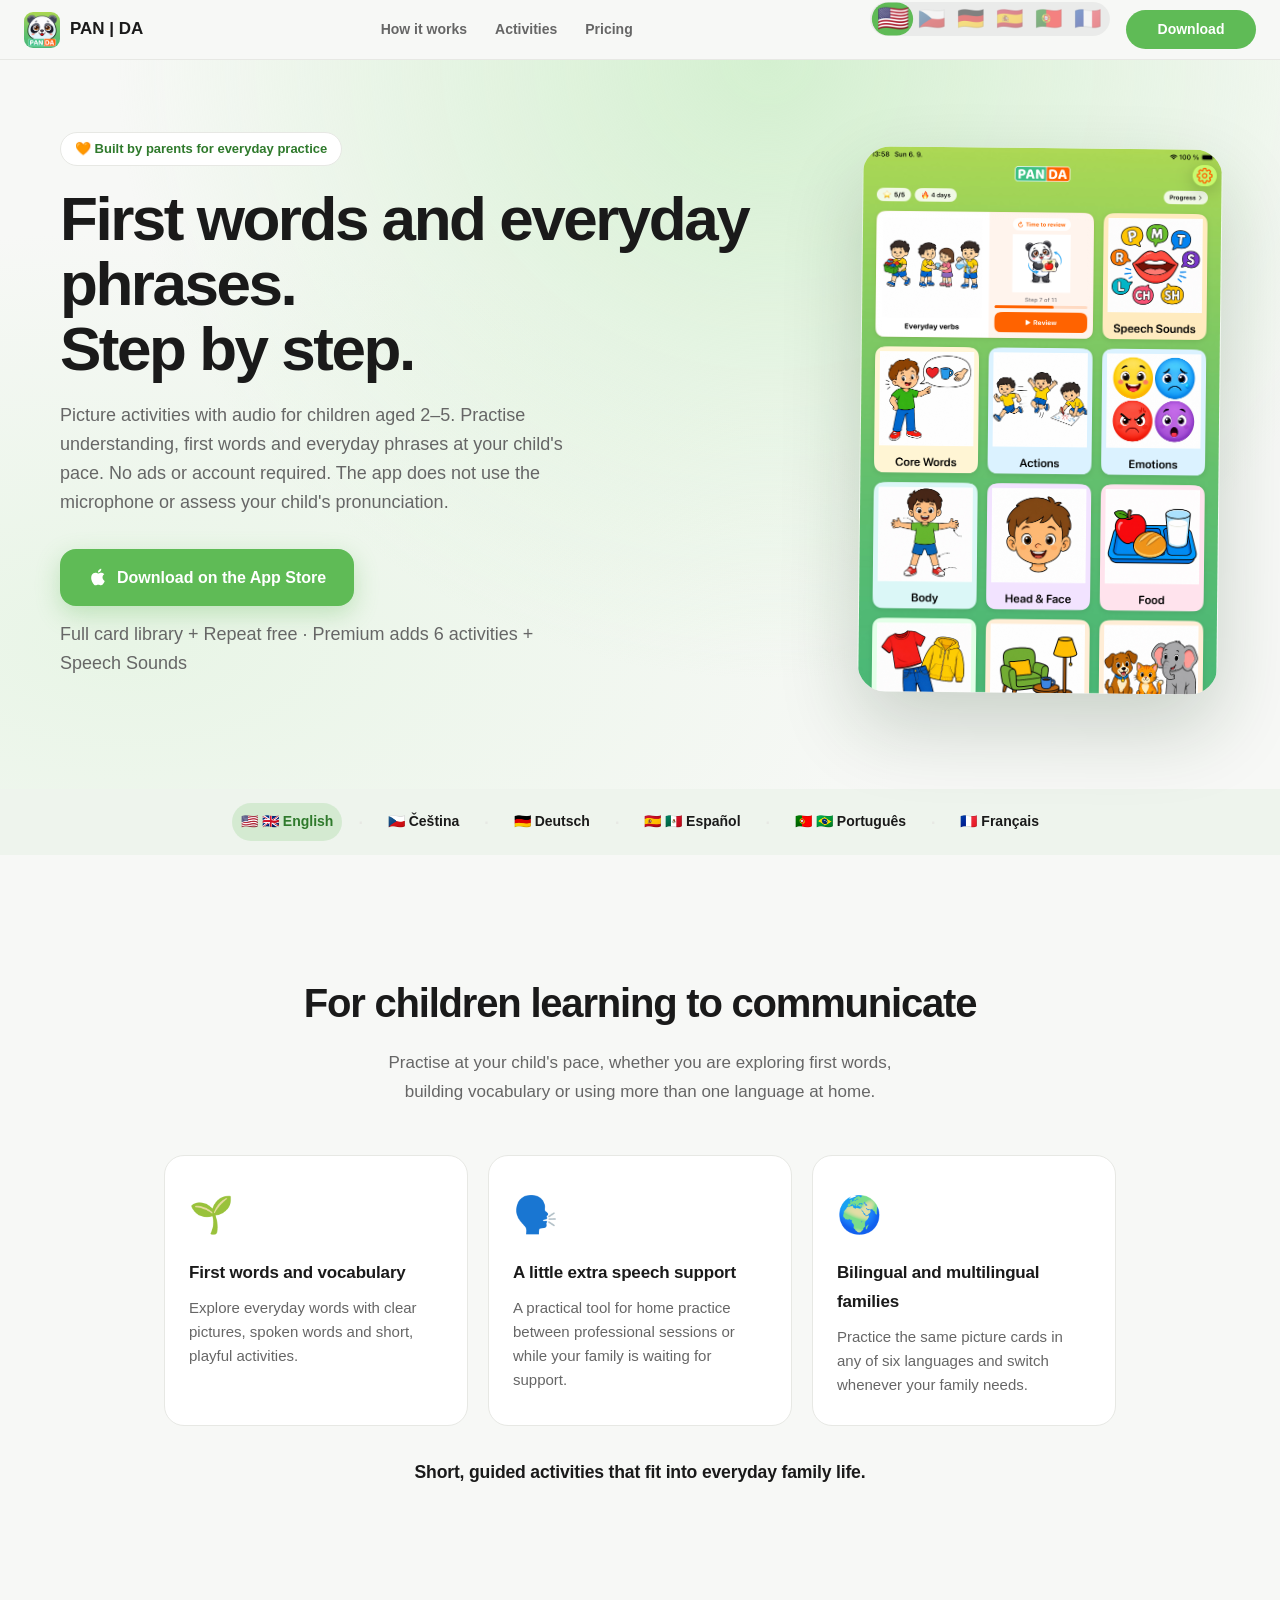
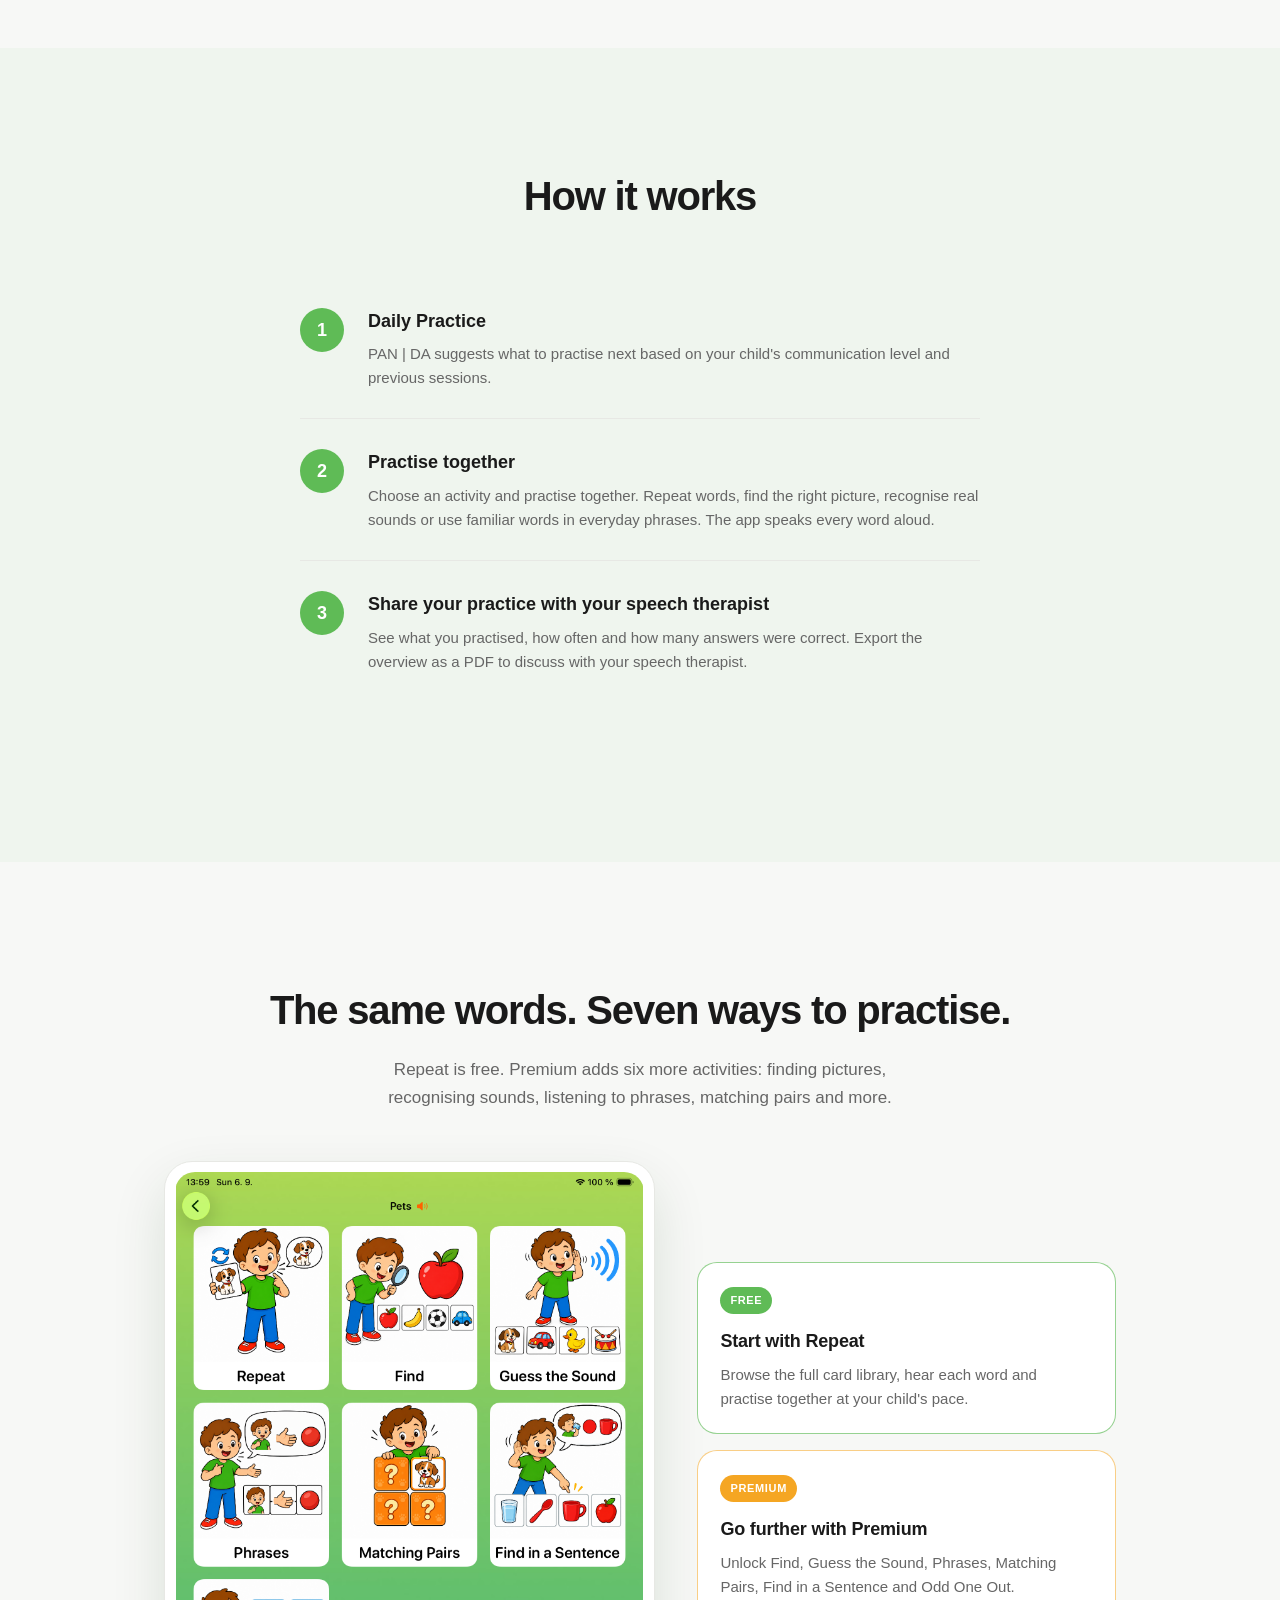
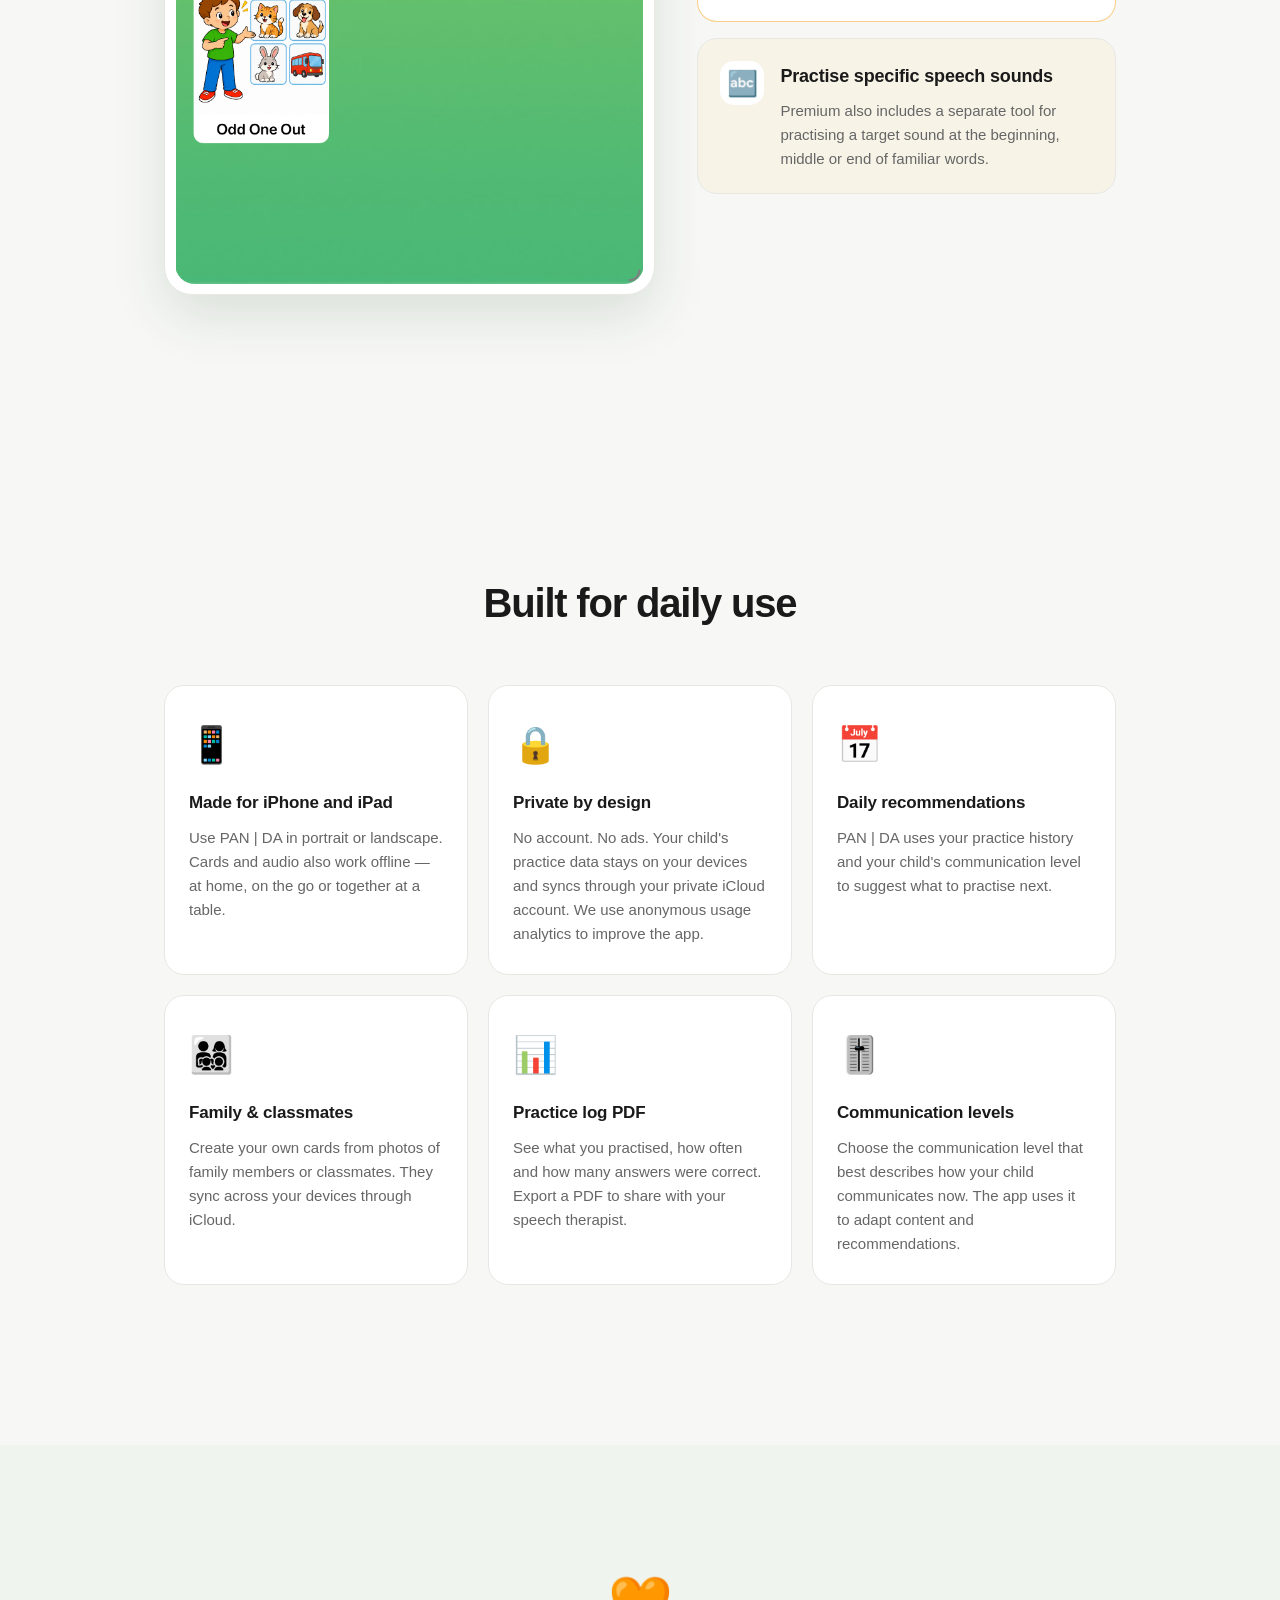
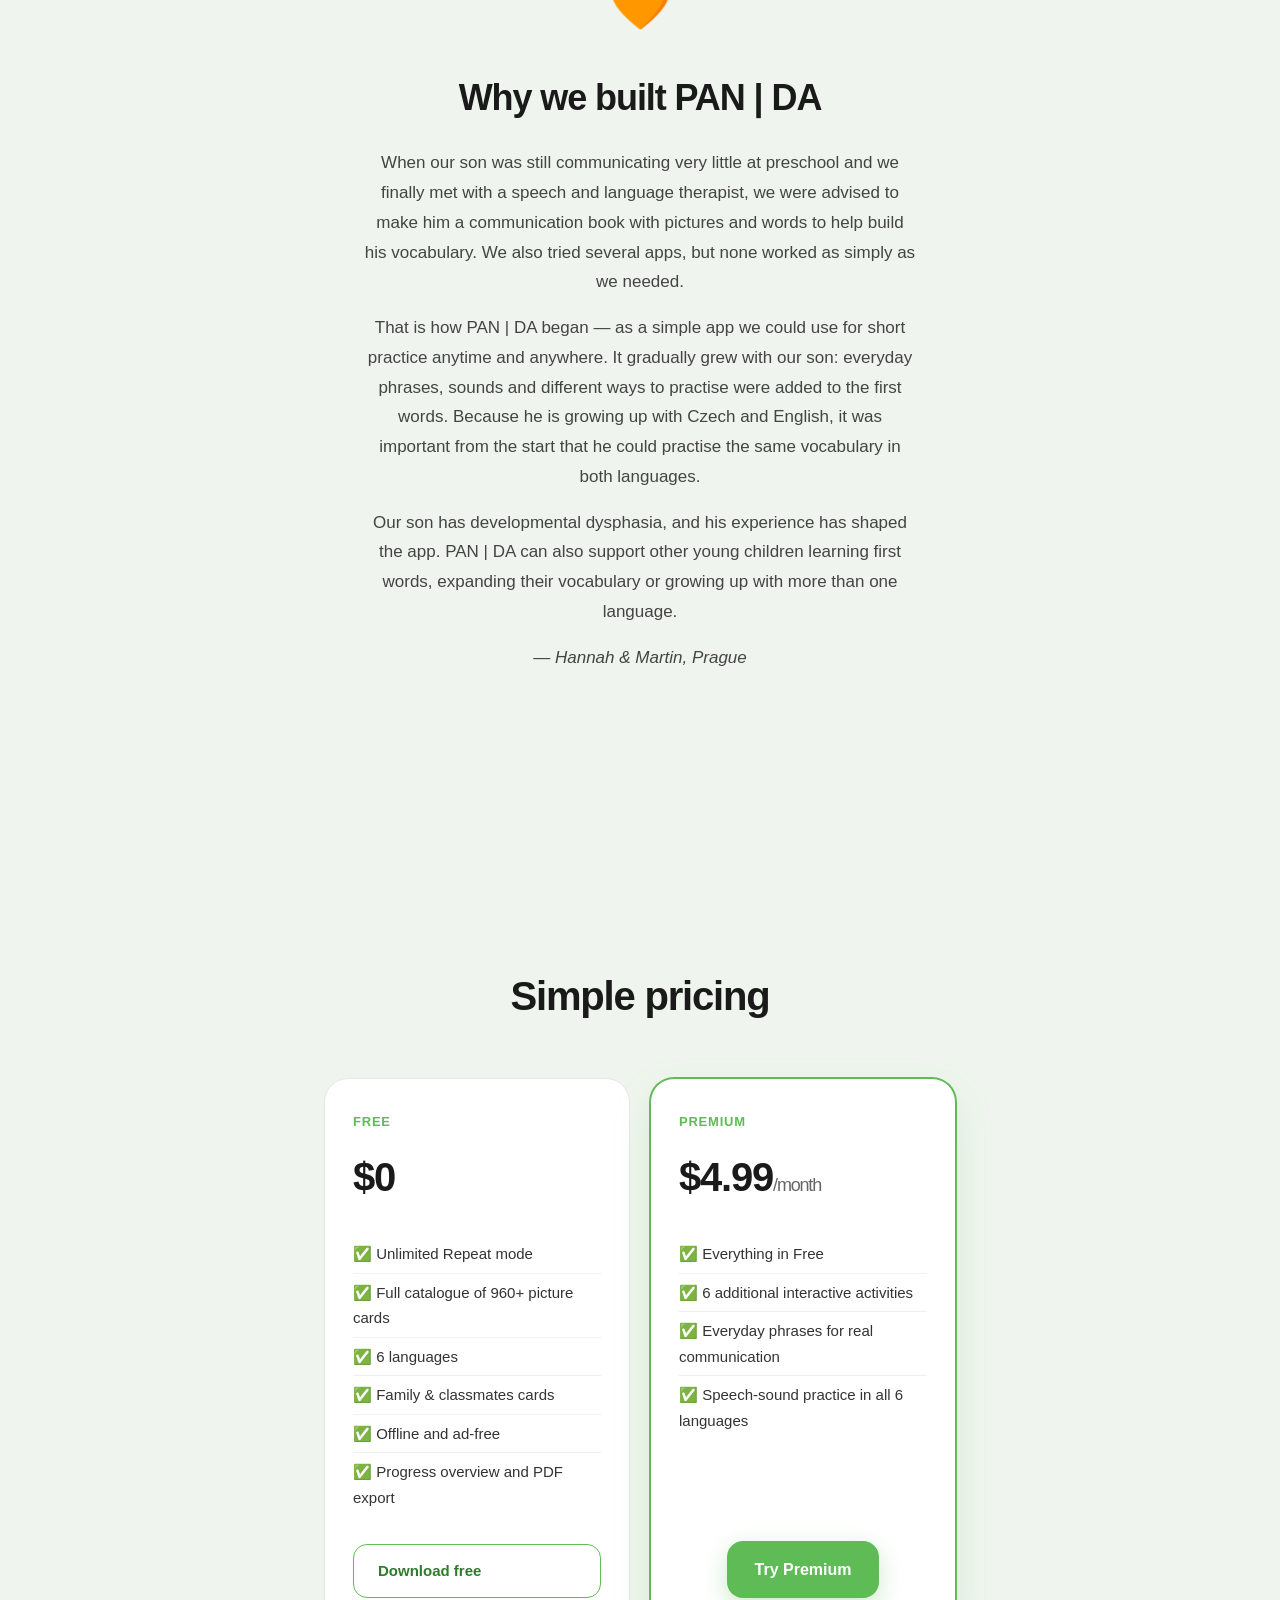
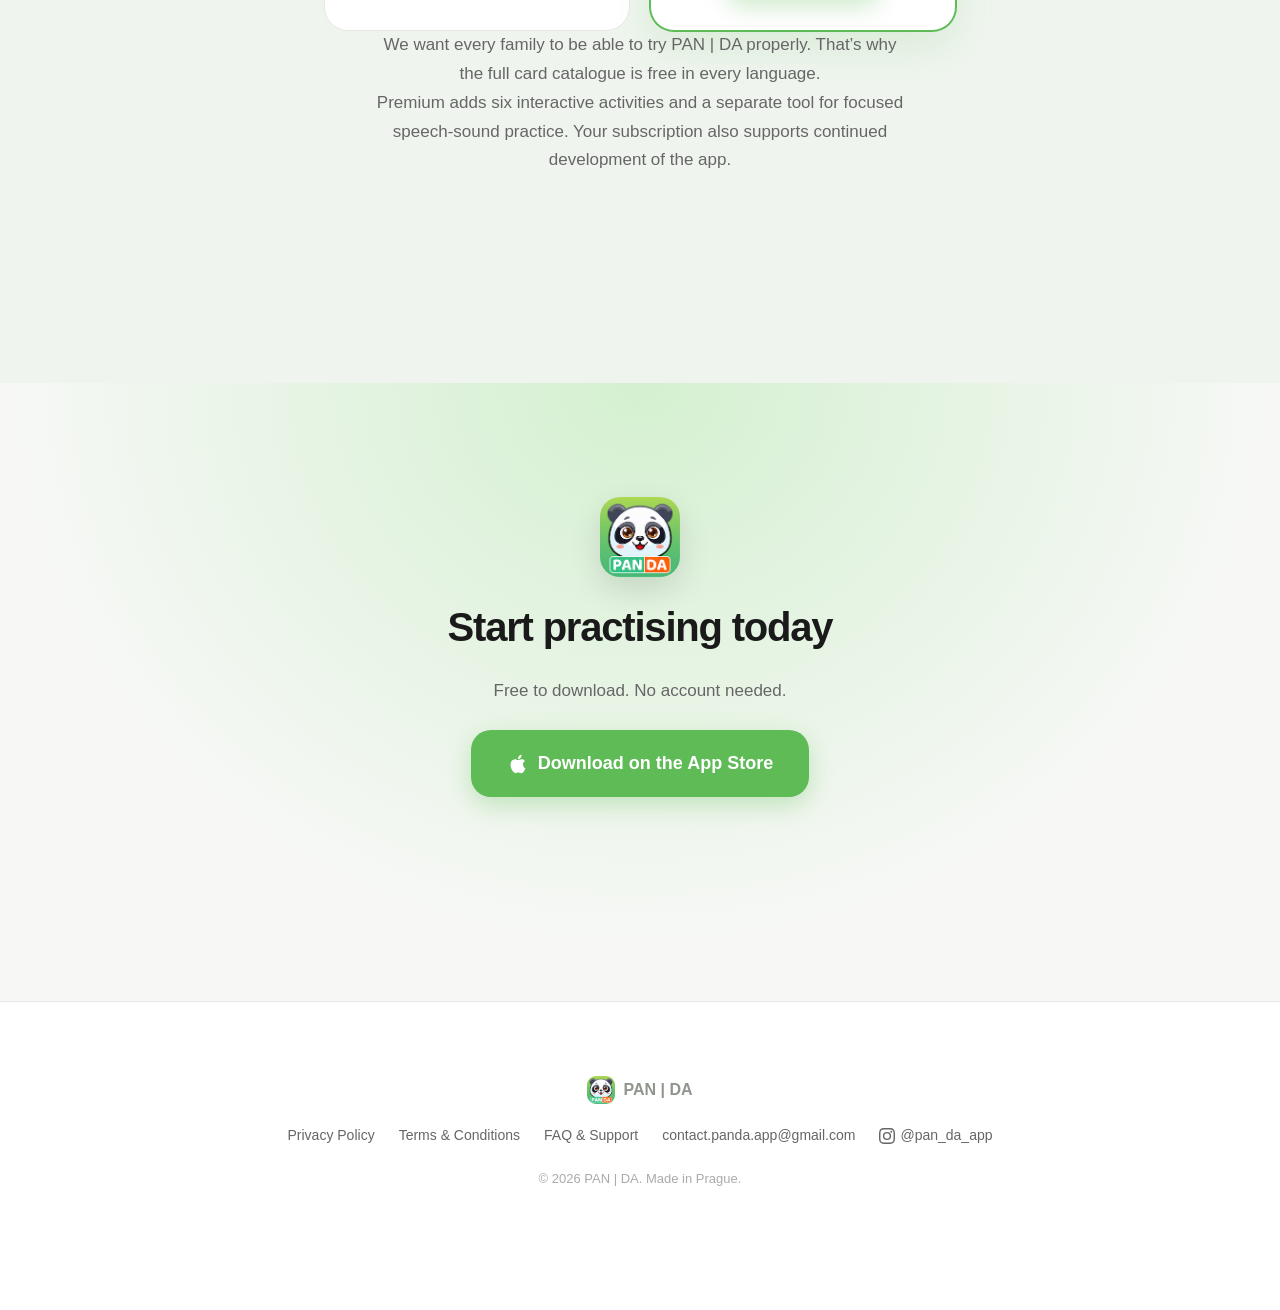
==== index.html @ ef3e4ab1 "Polish multilingual copy and replace vague hero messaging" ====
<!DOCTYPE html>
<html lang="en">
<head>
  <meta charset="UTF-8" />
  <meta name="viewport" content="width=device-width, initial-scale=1.0" />
  <title>PAN | DA — Playful language practice for young children</title>
  <meta name="description" content="PAN | DA — playful vocabulary and communication practice for young children. Pictures, sounds and short activities in six languages." />
  <link rel="stylesheet" href="styles.css" />
  <link rel="stylesheet" href="landing.css" />
  <script data-goatcounter="https://martinkaplan.goatcounter.com/count" async src="//gc.zgo.at/count.js"></script>
</head>
<body class="landing">

<!-- ── NAV ── -->
<header class="nav">
  <a class="nav-brand" href="#">
    <img src="pan_da.png" alt="PAN | DA" width="36" height="36" class="nav-icon" />
    <span>PAN | DA</span>
  </a>
  <nav class="nav-anchors" aria-label="Page sections">
    <a id="nav-how" href="#sec-how">How it works</a>
    <a id="nav-activities" href="#sec-modes">Activities</a>
    <a id="nav-pricing" href="#sec-pricing">Pricing</a>
  </nav>
  <div class="nav-right">
    <div class="language-switch" id="lang-switch"></div>
    <a class="nav-cta" id="nav-download" href="https://apps.apple.com/app/id6761809094">Download</a>
  </div>
</header>

<!-- ── HERO ── -->
<section class="hero">
  <div class="hero-inner">
    <div class="hero-text">
      <div class="hero-badge" id="hero-badge">🧡 Built by parents for everyday practice</div>
      <h1 id="hero-h1">First words and everyday phrases.<br>Step by step.</h1>
      <p id="hero-sub">A calm, truly multilingual app for children aged 2–5. It builds understanding and guides them from first words to useful everyday phrases — with no ads, account, microphone or pronunciation scoring.</p>
      <a class="btn-primary" id="hero-cta" href="https://apps.apple.com/app/id6761809094">
        <svg width="20" height="20" viewBox="0 0 24 24" fill="currentColor"><path d="M18.71 19.5c-.83 1.24-1.71 2.45-3.05 2.47-1.34.03-1.77-.79-3.29-.79-1.53 0-2 .77-3.27.82-1.31.05-2.3-1.32-3.14-2.53C4.25 17 2.94 12.45 4.7 9.39c.87-1.52 2.43-2.48 4.12-2.51 1.28-.02 2.5.87 3.29.87.78 0 2.26-1.07 3.8-.91.65.03 2.47.26 3.64 1.98-.09.06-2.17 1.28-2.15 3.81.03 3.02 2.65 4.03 2.68 4.04-.03.07-.42 1.44-1.38 2.83M13 3.5c.73-.83 1.94-1.46 2.94-1.5.13 1.17-.34 2.35-1.04 3.19-.69.85-1.83 1.51-2.95 1.42-.15-1.15.41-2.35 1.05-3.11z"/></svg>
        <span id="hero-cta-text">Download on the App Store</span>
      </a>
      <p class="hero-free" id="hero-free">Full card library + Repeat free · Premium adds 6 activities + Speech Sounds</p>
    </div>
    <div class="hero-visual">
      <div class="ipad-showcase">
        <img id="hero-screenshot" src="home_en.png" alt="PAN | DA home screen on iPad" class="localized-screenshot hero-screenshot" />
      </div>
    </div>
  </div>
</section>

<!-- ── LANG FLAGS STRIP ── -->
<div class="lang-strip" id="lang-strip" aria-label="Language selector">
  <button type="button" class="lang-strip-item" data-lang="en">🇺🇸 🇬🇧 English</button>
  <span class="lang-strip-dot" aria-hidden="true">·</span>
  <button type="button" class="lang-strip-item" data-lang="cs">🇨🇿 Čeština</button>
  <span class="lang-strip-dot" aria-hidden="true">·</span>
  <button type="button" class="lang-strip-item" data-lang="de">🇩🇪 Deutsch</button>
  <span class="lang-strip-dot" aria-hidden="true">·</span>
  <button type="button" class="lang-strip-item" data-lang="es">🇪🇸 🇲🇽 Español</button>
  <span class="lang-strip-dot" aria-hidden="true">·</span>
  <button type="button" class="lang-strip-item" data-lang="pt">🇵🇹 🇧🇷 Português</button>
  <span class="lang-strip-dot" aria-hidden="true">·</span>
  <button type="button" class="lang-strip-item" data-lang="fr">🇫🇷 Français</button>
</div>

<!-- ── FOR WHOM ── -->
<section class="section" id="sec-for-whom">
  <div class="container">
    <h2 class="section-title" id="for-whom-title">For children learning to communicate</h2>
    <p class="section-sub" id="for-whom-sub">Practise at your child's pace, whether you are exploring first words, building vocabulary or using more than one language at home.</p>
    <div class="cards-grid-3">
      <div class="feature-card">
        <div class="feature-icon">🌱</div>
        <h3 id="fw1-title">First words and vocabulary</h3>
        <p id="fw1-body">Explore everyday words with clear pictures, spoken words and short, playful activities.</p>
      </div>
      <div class="feature-card">
        <div class="feature-icon">🗣️</div>
        <h3 id="fw2-title">A little extra speech support</h3>
        <p id="fw2-body">A practical tool for home practice between professional sessions or while your family is waiting for support.</p>
      </div>
      <div class="feature-card">
        <div class="feature-icon">🌍</div>
        <h3 id="fw3-title">Bilingual and multilingual families</h3>
        <p id="fw3-body">Practice the same picture cards in any of six languages and switch whenever your family needs.</p>
      </div>
    </div>
    <p class="for-whom-cta" id="for-whom-cta">Short, guided activities that fit into everyday family life.</p>
  </div>
</section>

<!-- ── HOW IT WORKS ── -->
<section class="section section-tinted" id="sec-how">
  <div class="container">
    <h2 class="section-title" id="how-title">How it works</h2>
    <div class="steps">
      <div class="step">
        <div class="step-num">1</div>
        <div class="step-body">
          <h3 id="step1-title">Daily Practice</h3>
          <p id="step1-body">PAN | DA suggests what to practise next based on your child's communication level and previous sessions.</p>
        </div>
      </div>
      <div class="step">
        <div class="step-num">2</div>
        <div class="step-body">
          <h3 id="step2-title">Practise together</h3>
          <p id="step2-body">Choose an activity and practise together. Repeat words, find the right picture, recognise real sounds or use familiar words in everyday phrases. The app speaks every word aloud.</p>
        </div>
      </div>
      <div class="step">
        <div class="step-num">3</div>
        <div class="step-body">
          <h3 id="step3-title">Share your practice with your speech therapist</h3>
          <p id="step3-body">See what you practised, how often and how many answers were correct. Export the overview as a PDF to discuss with your speech therapist.</p>
        </div>
      </div>
    </div>
  </div>
</section>

<!-- ── TRAINING MODES ── -->
<section class="section" id="sec-modes">
  <div class="container">
    <h2 class="section-title" id="modes-title">The same words. Seven ways to practise.</h2>
    <p class="section-sub" id="modes-sub">Repeat is free. Premium adds six more activities: finding pictures, recognising sounds, listening to phrases, matching pairs and more.</p>

    <div class="modes-showcase-grid">
      <div class="modes-image-card">
        <img id="modes-screenshot" src="modes_en.png" alt="PAN | DA activity selection on iPad" class="localized-screenshot modes-screenshot" />
      </div>

      <div class="modes-copy">
        <div class="tier-summary tier-summary-free">
          <div class="tier-pill tier-pill-free" id="mode-free-label">FREE</div>
          <h3 id="modes-free-title">Start with Repeat</h3>
          <p id="modes-free-body">Browse the full card library, hear each word and practise together at your child's pace.</p>
        </div>

        <div class="tier-summary tier-summary-premium">
          <div class="tier-pill tier-pill-premium" id="mode-premium-label">PREMIUM</div>
          <h3 id="modes-premium-title">Go further with Premium</h3>
          <p id="modes-premium-body">Unlock Find, Guess the Sound, Phrases, Matching Pairs, Find in a Sentence and Odd One Out.</p>
        </div>

        <div class="speech-callout">
          <div class="speech-callout-icon" aria-hidden="true">🔤</div>
          <div>
            <h3 id="speech-title">Practise specific speech sounds</h3>
            <p id="speech-body">Premium also includes a separate tool for practising a target sound at the beginning, middle or end of familiar words.</p>
          </div>
        </div>
      </div>
    </div>
  </div>
</section>

<!-- ── FEATURES ── -->
<section class="section" id="sec-features">
  <div class="container">
    <h2 class="section-title" id="feat-title">Built for daily use</h2>
    <div class="cards-grid-3">
      <div class="feature-card">
        <div class="feature-icon">📱</div>
        <h3 id="feat1-title">Made for iPhone and iPad</h3>
        <p id="feat1-body">Use PAN | DA in portrait or landscape. Cards and audio also work offline — at home, on the go or together at a table.</p>
      </div>
      <div class="feature-card">
        <div class="feature-icon">🔒</div>
        <h3 id="feat2-title">Private by design</h3>
        <p id="feat2-body">No account. No ads. Your child's practice data stays on your devices and syncs through your private iCloud account. We use anonymous usage analytics to improve the app.</p>
      </div>
      <div class="feature-card">
        <div class="feature-icon">📅</div>
        <h3 id="feat3-title">Daily recommendations</h3>
        <p id="feat3-body">PAN | DA uses your practice history and your child's communication level to suggest what to practise next.</p>
      </div>
      <div class="feature-card">
        <div class="feature-icon">👨‍👩‍👧‍👦</div>
        <h3 id="feat4-title">Family & classmates cards</h3>
        <p id="feat4-body">Create your own cards from photos of family members or classmates. They sync across your devices through iCloud.</p>
      </div>
      <div class="feature-card">
        <div class="feature-icon">📊</div>
        <h3 id="feat5-title">Practice log PDF</h3>
        <p id="feat5-body">See what you practised, how often and how many answers were correct. Export a PDF to share with your speech therapist.</p>
      </div>
      <div class="feature-card">
        <div class="feature-icon">🎚️</div>
        <h3 id="feat6-title">Communication levels</h3>
        <p id="feat6-body">Choose the communication level that best describes how your child communicates now. The app uses it to adapt content and recommendations.</p>
      </div>
    </div>
  </div>
</section>

<!-- ── STORY ── -->
<section class="section section-tinted" id="sec-story">
  <div class="container story-container">
    <div class="story-icon">🧡</div>
    <h2 id="story-title">Why we built PAN | DA</h2>
    <p id="story-body">When our son was still communicating very little at preschool and we finally met with a speech and language therapist, we were advised to make him a communication book with pictures and words to help build his vocabulary. We also tried several apps, but none worked as simply as we needed.</p>
    <p id="story-body2">That is how PAN | DA began — as a simple app we could use for short practice anytime and anywhere. It gradually grew with our son: everyday phrases, sounds and different ways to practise were added to the first words. Because he is growing up with Czech and English, it was important from the start that he could practise the same vocabulary in both languages.</p>
    <p id="story-body3">Our son has developmental dysphasia, and his experience has shaped the app. PAN | DA can also support other young children learning first words, expanding their vocabulary or growing up with more than one language.</p>
    <p class="story-sig">— Hannah &amp; Martin, Prague</p>
  </div>
</section>

<!-- ── PRICING ── -->
<section class="section section-tinted" id="sec-pricing">
  <div class="container pricing-container">
    <h2 class="section-title" id="pricing-title">Simple pricing</h2>
    <div class="pricing-grid">
      <div class="pricing-card">
        <div class="pricing-label" id="price-free-label">Free</div>
        <div class="pricing-price" id="price-free-amount">$0</div>
        <ul class="pricing-list">
          <li id="pf1">✅ Unlimited Repeat mode</li>
          <li id="pf2">✅ Full catalogue of 850+ picture cards</li>
          <li id="pf3">✅ 6 languages</li>
          <li id="pf4">✅ Family & classmates cards</li>
          <li id="pf5">✅ Offline and ad-free</li>
          <li id="pf6">✅ Progress overview and PDF export</li>
        </ul>
        <a class="btn-secondary" id="price-free-cta" href="https://apps.apple.com/app/id6761809094">Download free</a>
      </div>
      <div class="pricing-card pricing-card-featured">
        <div class="pricing-label" id="price-premium-label">Premium</div>
        <div class="pricing-price">
          <span id="price-amount">$4.99</span><span id="per-month">/month</span>
        </div>
        <ul class="pricing-list">
          <li id="pp1">✅ Everything in Free</li>
          <li id="pp2">✅ 6 additional interactive activities</li>
          <li id="pp3">✅ Everyday phrases for real communication</li>
          <li id="pp5">✅ Speech-sound practice in all 6 languages</li>
        </ul>
        <a class="btn-primary" id="price-premium-cta" href="https://apps.apple.com/app/id6761809094">Try Premium</a>
      </div>
    </div>
    <div class="section-sub pricing-explanation">
      <p id="pricing-note1">We want every family to be able to try PAN | DA properly. That’s why the full card catalogue is free in every language.</p>
      <p id="pricing-note2">Premium adds six interactive activities and a separate tool for focused speech-sound practice. Your subscription also supports continued development of the app.</p>
    </div>
  </div>
</section>

<!-- ── DOWNLOAD CTA ── -->
<section class="section cta-section" id="sec-cta">
  <div class="container cta-container">
    <img src="pan_da.png" alt="PAN | DA" width="80" height="80" class="cta-icon" />
    <h2 id="cta-title">Start practicing today</h2>
    <p id="cta-sub">Free to download. No account needed.</p>
    <a class="btn-primary btn-large" id="cta-btn" href="https://apps.apple.com/app/id6761809094">
      <svg width="22" height="22" viewBox="0 0 24 24" fill="currentColor"><path d="M18.71 19.5c-.83 1.24-1.71 2.45-3.05 2.47-1.34.03-1.77-.79-3.29-.79-1.53 0-2 .77-3.27.82-1.31.05-2.3-1.32-3.14-2.53C4.25 17 2.94 12.45 4.7 9.39c.87-1.52 2.43-2.48 4.12-2.51 1.28-.02 2.5.87 3.29.87.78 0 2.26-1.07 3.8-.91.65.03 2.47.26 3.64 1.98-.09.06-2.17 1.28-2.15 3.81.03 3.02 2.65 4.03 2.68 4.04-.03.07-.42 1.44-1.38 2.83M13 3.5c.73-.83 1.94-1.46 2.94-1.5.13 1.17-.34 2.35-1.04 3.19-.69.85-1.83 1.51-2.95 1.42-.15-1.15.41-2.35 1.05-3.11z"/></svg>
      <span id="cta-btn-text">Download on the App Store</span>
    </a>
  </div>
</section>

<!-- ── FOOTER ── -->
<footer class="site-footer">
  <div class="container footer-inner">
    <div class="footer-brand">
      <img src="pan_da.png" alt="PAN | DA" width="28" height="28" class="nav-icon" />
      <span>PAN | DA</span>
    </div>
    <nav class="footer-links">
      <a id="footer-privacy" href="page.html?p=privacy">Privacy Policy</a>
      <a id="footer-terms" href="page.html?p=terms">Terms &amp; Conditions</a>
      <a id="footer-faq" href="page.html?p=faq">FAQ &amp; Support</a>
      <a href="mailto:contact.panda.app@gmail.com">contact.panda.app@gmail.com</a>
      <a href="https://www.instagram.com/pan_da_app" target="_blank" rel="noopener" class="footer-instagram">
        <svg width="16" height="16" viewBox="0 0 24 24" fill="currentColor" aria-hidden="true"><path d="M12 2.163c3.204 0 3.584.012 4.85.07 3.252.148 4.771 1.691 4.919 4.919.058 1.265.069 1.645.069 4.849 0 3.205-.012 3.584-.069 4.849-.149 3.225-1.664 4.771-4.919 4.919-1.266.058-1.644.07-4.85.07-3.204 0-3.584-.012-4.849-.07-3.26-.149-4.771-1.699-4.919-4.92-.058-1.265-.07-1.644-.07-4.849 0-3.204.013-3.583.07-4.849.149-3.227 1.664-4.771 4.919-4.919 1.266-.057 1.645-.069 4.849-.069zM12 0C8.741 0 8.333.014 7.053.072 2.695.272.273 2.69.073 7.052.014 8.333 0 8.741 0 12c0 3.259.014 3.668.072 4.948.2 4.358 2.618 6.78 6.98 6.98C8.333 23.986 8.741 24 12 24c3.259 0 3.668-.014 4.948-.072 4.354-.2 6.782-2.618 6.979-6.98.059-1.28.073-1.689.073-4.948 0-3.259-.014-3.667-.072-4.947-.196-4.354-2.617-6.78-6.979-6.98C15.668.014 15.259 0 12 0zm0 5.838a6.162 6.162 0 100 12.324 6.162 6.162 0 000-12.324zM12 16a4 4 0 110-8 4 4 0 010 8zm6.406-11.845a1.44 1.44 0 100 2.881 1.44 1.44 0 000-2.881z"/></svg>
        @pan_da_app
      </a>
    </nav>
    <p class="footer-copy" id="footer-copy">© 2026 PAN | DA. Made in Prague.</p>
  </div>
</footer>

<script>
const L = {
  "cs": {
    "cta-btn-text": "Stáhnout v App Storu",
    "cta-sub": "Zdarma ke stažení. Bez registrace.",
    "cta-title": "Začněte procvičovat dnes",
    "feat-title": "Navrženo pro každodenní použití",
    "feat1-body": "Používejte PAN | DA na výšku i na šířku. Kartičky a zvuky fungují také offline — doma, na cestách i společně u stolu.",
    "feat1-title": "Pro iPhone i iPad",
    "feat2-body": "Bez registrace. Bez reklam. Data vašeho dítěte jsou uložena na vašich zařízeních a synchronizují se přes váš soukromý iCloud účet. K vylepšování aplikace používáme anonymní analytiku.",
    "feat2-title": "Navrženo s důrazem na soukromí",
    "feat3-body": "PAN | DA využívá historii procvičování a komunikační úroveň dítěte k tomu, aby navrhla, čemu se věnovat dál.",
    "feat3-title": "Denní doporučení",
    "feat4-body": "Vytvořte si vlastní karty z fotek rodiny či spolužáků. Mezi vašimi zařízeními se synchronizují pomocí iCloudu.",
    "feat4-title": "Rodina a spolužáci",
    "feat5-body": "Sledujte, co a jak často jste procvičovali a kolik odpovědí bylo správných. Přehled můžete uložit do PDF a sdílet s logopedem.",
    "feat5-title": "Záznamy o procvičování",
    "feat6-body": "Vyberte komunikační úroveň podle toho, jak se dítě právě dorozumívá. Aplikace podle ní přizpůsobí obsah a doporučení.",
    "feat6-title": "Komunikační úrovně",
    "footer-copy": "© 2026 PAN | DA. Vytvořeno v Praze.",
    "footer-faq": "Časté otázky",
    "footer-privacy": "Zásady ochrany soukromí",
    "footer-terms": "Obchodní podmínky",
    "for-whom-cta": "Krátké vedené aktivity, které zapadnou do běžného rodinného dne.",
    "for-whom-sub": "S PAN | DA může každé dítě procvičovat svým vlastním tempem — od prvních slov přes rozšiřování slovní zásoby až po učení ve více jazycích.",
    "for-whom-title": "Pro děti, které se učí komunikovat",
    "fw1-body": "Objevujte slova z běžného života pomocí srozumitelných obrázků, hlasového přehrávání a krátkých hravých aktivit.",
    "fw1-title": "První slova a slovní zásoba",
    "fw2-body": "Praktická pomůcka pro domácí procvičování mezi návštěvami odborníka nebo během čekání na další podporu.",
    "fw2-title": "Trocha podpory navíc",
    "fw3-body": "Procvičujte stejné obrázkové karty v kterémkoli ze šesti jazyků a přepínejte podle potřeb vaší rodiny.",
    "fw3-title": "Dvojjazyčné a vícejazyčné rodiny",
    "hero-badge": "🧡 Vytvořeno rodiči pro každodenní procvičování",
    "hero-cta-text": "Stáhnout v App Storu",
    "hero-free": "Celý katalog + Opakuj zdarma · Premium přidává 6 aktivit + procvičování hlásek",
    "hero-h1": "První slova a každodenní fráze.<br>Krok za krokem.",
    "hero-image-alt": "Domovská obrazovka PAN | DA na iPadu",
    "hero-sub": "Obrázkové aktivity se zvukem pro děti od 2 do 5 let. Pomáhají procvičovat porozumění, první slova a každodenní fráze vlastním tempem dítěte. Bez reklam a nutnosti vytvářet účet. Aplikace nepoužívá mikrofon ani nehodnotí výslovnost dítěte.",
    "how-title": "Jak to funguje",
    "langs-note": "Angličtina je k dispozici v americké i britské variantě.",
    "langs-sub": "Procvičujte více než 960 obrázkových karet v libovolném jazyce. Ideální pro dvojjazyčné děti nebo rodiny žijící v zahraničí.",
    "langs-title": "6 jazyků, jedna aplikace",
    "mode-free-label": "ZDARMA",
    "mode-premium-label": "PREMIUM",
    "mode1-body": "Přejíždějte kartami. Každé slovo je vysloveno nahlas. Klepněte na slabiky pro procvičení výslovnosti krok po kroku.",
    "mode1-title": "Opakuj",
    "mode2-body": "Poslechněte si slovo a vyberte správný obrázek. Procvičuje poslech a porozumění.",
    "mode2-title": "Najdi",
    "mode3-body": "Poznávejte zvířata podle jejich skutečného zvuku — ne podle slova. Funguje s 60+ nahrávkami.",
    "mode3-title": "Poznej zvuk",
    "mode4-body": "Procvičujte známá slova v krátkých, praktických větách z každodenního života.",
    "mode4-title": "Fráze",
    "mode5-body": "Klasická paměťová hra. Otočte karty, najděte páry, slyšte slova při každém úspěšném párování.",
    "mode5-title": "Pexeso",
    "mode6-body": "Poslechněte krátkou větu a najděte odpovídající slovo nebo obrázek. Pomáhá dětem rozpoznávat známá slova ve větách.",
    "mode6-title": "Najdi podle věty",
    "mode7-body": "Najděte obrázek, který tam nepatří, a procvičte kategorizaci. Obtížnost se přizpůsobuje úrovni dítěte.",
    "mode7-title": "Co sem nepatří?",
    "mode8-body": "Procvičujte konkrétní hlásku ve známých slovech — na začátku, uprostřed nebo na konci. Strukturováno podle pozice hlásky ve všech šesti jazycích.",
    "mode8-title": "Hlásky",
    "modes-free-body": "Procházejte celý katalog kartiček, poslouchejte slova a procvičujte společně tempem dítěte.",
    "modes-free-title": "Začněte s režimem Opakuj",
    "modes-image-alt": "Výběr aktivit PAN | DA na iPadu",
    "modes-premium-body": "Odemkněte Najdi, Poznej zvuk, Fráze, Pexeso, Najdi podle věty a Co sem nepatří.",
    "modes-premium-title": "S Premium pokračujte dál",
    "modes-sub": "Režim Opakuj je zdarma. Premium přidává dalších šest aktivit, ve kterých dítě hledá obrázky, poznává zvuky, poslouchá fráze nebo hraje pexeso.",
    "modes-title": "Jedna slovní zásoba. Sedm způsobů procvičování.",
    "nav-activities": "Aktivity",
    "nav-download": "Stáhnout",
    "nav-how": "Jak to funguje",
    "nav-pricing": "Ceny",
    "per-month": "/měsíc",
    "pf1": "✅ Opakuj bez omezení",
    "pf2": "✅ Celý katalog s více než 960 obrázkovými kartami",
    "pf3": "✅ 6 jazyků",
    "pf4": "✅ Vlastní karty rodiny a spolužáků",
    "pf5": "✅ Offline a bez reklam",
    "pf6": "✅ Přehled pokroku a export do PDF",
    "pp1": "✅ Vše ze základní verze",
    "pp2": "✅ 6 dalších interaktivních aktivit",
    "pp3": "✅ Každodenní fráze pro praktickou komunikaci",
    "pp5": "✅ Procvičování hlásek ve všech 6 jazycích",
    "price-amount": "99 Kč",
    "price-free-amount": "0 Kč",
    "price-free-cta": "Stáhnout zdarma",
    "price-free-label": "Zdarma",
    "price-premium-cta": "Vyzkoušet Premium",
    "price-premium-label": "Premium",
    "pricing-note1": "Chceme, aby si každá rodina mohla PAN | DA smysluplně vyzkoušet. Proto je celý katalog kartiček dostupný zdarma, a to ve všech jazycích.",
    "pricing-note2": "Premium přidává šest interaktivních aktivit a samostatný nástroj pro cílené procvičování hlásek. Předplatným zároveň podporujete další vývoj aplikace.",
    "pricing-title": "Jednoduché ceny",
    "r10-1": "✅ 650 karet ve 25 kategoriích",
    "r10-2": "✅ 5 tréninkových módů",
    "r10-3": "✅ Text-to-speech v šesti jazycích",
    "r10-4": "✅ Chytrá denní doporučení",
    "r10-5": "✅ Vlastní karty — Rodina a spolužáci",
    "r10-6": "✅ Záznamy o procvičování (PDF)",
    "r10-7": "✅ Slabikování v Opakování",
    "r10-8": "✅ Nastavení komunikační úrovně",
    "r10-9": "✅ Offline, synchronizace přes iCloud",
    "r11-1": "✅ 729 karet ve 30 kategoriích — rozšířená slovní zásoba",
    "r11-2": "✅ Bilingvní procvičování — stejná slova ve dvou jazycích za sebou",
    "r11-3": "✅ Filtrování slovní zásoby podle komunikační úrovně",
    "r11-4": "✅ Najdi podle věty — poslechněte si vyslovenou větu, vyberte odpovídající obrázek",
    "r11-5": "✅ Co sem nepatří? — procvičuje kategorizaci",
    "r11-6": "✅ Učební cesta — postupné procvičování kategorií",
    "r12-0": "✅ 850 obrázkových karet ve 30 kategoriích",
    "r12-1": "✅ Britská slovní zásoba a výslovnost (en-GB)",
    "r12-2": "✅ Více skutečných zvuků zvířat",
    "r12-3": "✅ Opravené a vylepšené texty kartiček a překlady",
    "r12-4": "✅ Opravy chyb a další vylepšení",
    "r13-1": "🔜 Procvičování hlásek s využitím stávajícího katalogu obrázkových karet",
    "r13-2": "🔜 Procvičování hlásek ve slovech i přirozených větách",
    "r13-3": "🔜 Hlásky na začátku, uprostřed a na konci slov",
    "r13-4": "🔜 Podpora všech 9 jazykových variant",
    "r13-5": "🔜 Rozšířený katalog s více než 960 obrázkovými kartami",
    "rf1": "💡 Profily dětí",
    "rf2": "💡 Více jazyků",
    "rf3": "💡 Android",
    "rf4": "💡 Funkce pro logopedy",
    "roadmap-sub": "Aktivně vyvíjíme. Nové funkce přichází pravidelně.",
    "roadmap-title": "Plán vývoje",
    "speech-body": "Premium navíc obsahuje samostatný nástroj pro procvičování vybrané hlásky na začátku, uprostřed nebo na konci známých slov.",
    "speech-title": "Cílené procvičování hlásek",
    "step1-body": "PAN | DA navrhne, co procvičovat dál, podle komunikační úrovně dítěte a předchozích sezení.",
    "step1-title": "Plán procvičování",
    "step2-body": "Vyberte způsob procvičování a projděte kartičky společně. Aplikace slova přehrává nahlas.",
    "step2-title": "Procvičujte společně",
    "step3-body": "V přehledu uvidíte, co a jak často jste procvičovali a kolik odpovědí bylo správných. Můžete ho uložit do PDF a probrat s logopedem.",
    "step3-title": "Ukažte logopedovi, co jste procvičovali",
    "story-body": "Když náš syn ve školce ještě málo komunikoval a my jsme se konečně dostali k logopedovi, doporučil nám vytvořit komunikační sešit s obrázky a slovy, který by mu pomáhal rozšiřovat slovní zásobu. Vyzkoušeli jsme také několik aplikací, ale žádná nefungovala tak jednoduše, jak jsme potřebovali.",
    "story-body2": "Tak vznikla PAN | DA — jednoduchá aplikace pro krátké procvičování kdykoliv a kdekoliv. Postupně rostla spolu s naším synem: k prvním slovům přibyly každodenní fráze, zvuky a různé způsoby procvičování. Protože vyrůstá s češtinou i angličtinou, bylo pro nás od začátku důležité, aby mohl stejnou slovní zásobu procvičovat v obou jazycích.",
    "story-body3": "Náš syn má vývojovou dysfázii a právě jeho zkušenost výrazně ovlivnila podobu aplikace. PAN | DA však může podpořit také další malé děti, které si osvojují první slova, rozšiřují slovní zásobu nebo vyrůstají ve více jazycích.",
    "story-title": "Proč jsme vytvořili PAN | DA",
    "tag-10": "Verze 1.0 — Vydáno",
    "tag-11": "Verze 1.1 — Vydáno",
    "tag-12": "Verze 1.2 — Vydáno",
    "tag-13": "Verze 1.3 — Ve vývoji",
    "tag-future": "Budoucnost"
  },
  "de": {
    "cta-btn-text": "Im App Store laden",
    "cta-sub": "Kostenlos herunterladen. Kein Konto erforderlich.",
    "cta-title": "Heute mit dem Üben beginnen",
    "feat-title": "Für den täglichen Gebrauch",
    "feat1-body": "Nutze PAN | DA im Hoch- oder Querformat. Karten und Audio funktionieren auch offline — zu Hause, unterwegs oder gemeinsam am Tisch.",
    "feat1-title": "Für iPhone und iPad",
    "feat2-body": "Kein Konto. Keine Werbung. Die Daten deines Kindes werden auf deinen Geräten gespeichert und über deinen privaten iCloud-Account synchronisiert. Wir verwenden anonyme Nutzungsanalysen zur Verbesserung der App.",
    "feat2-title": "Datenschutz mitgedacht",
    "feat3-body": "PAN | DA nutzt den bisherigen Übungsverlauf und die Kommunikationsstufe deines Kindes, um weitere Übungen vorzuschlagen.",
    "feat3-title": "Tägliche Empfehlungen",
    "feat4-body": "Erstelle eigene Karten aus Fotos von Familienmitgliedern oder Mitschülern. Sie werden über iCloud zwischen deinen Geräten synchronisiert.",
    "feat4-title": "Familie & Mitschüler",
    "feat5-body": "Sieh nach, was ihr wie oft geübt habt und wie viele Antworten richtig waren. Exportiere eine PDF-Datei für den nächsten logopädischen Termin.",
    "feat5-title": "Übungsverlauf als PDF",
    "feat6-body": "Wähle die Stufe, die am besten beschreibt, wie dein Kind sich derzeit verständigt. Die App passt Inhalte und Empfehlungen daran an.",
    "feat6-title": "Kommunikationsstufen",
    "footer-copy": "© 2026 PAN | DA. Entwickelt in Prag.",
    "footer-faq": "FAQ",
    "footer-privacy": "Datenschutzerklärung",
    "footer-terms": "AGB",
    "for-whom-cta": "Kurze, geführte Aktivitäten, die in den Familienalltag passen.",
    "for-whom-sub": "Nutze PAN | DA im Tempo deines Kindes, für erste Wörter, zusätzliche Unterstützung beim Sprechen oder mehrere Sprachen zu Hause.",
    "for-whom-title": "Für Kinder, die lernen zu kommunizieren",
    "fw1-body": "Entdecke nützliche Alltagswörter mit klaren Bildern, gesprochenen Wörtern und kurzen spielerischen Aktivitäten.",
    "fw1-title": "Erste Wörter und Wortschatz",
    "fw2-body": "Eine Hilfe zum Üben zu Hause zwischen logopädischen Terminen oder während ihr auf Unterstützung wartet.",
    "fw2-title": "Ein bisschen mehr Sprachunterstützung",
    "fw3-body": "Übt dieselben Bildkarten in einer von sechs Sprachen und wechselt nach Bedarf.",
    "fw3-title": "Zwei- und mehrsprachige Familien",
    "hero-badge": "🧡 Von Eltern für den Alltag entwickelt",
    "hero-cta-text": "Im App Store laden",
    "hero-free": "Gesamter Kartenkatalog + Wiederholen kostenlos · Premium: 6 weitere Aktivitäten + Lautübungen",
    "hero-h1": "Erste Wörter und Alltagssätze.<br>Schritt für Schritt.",
    "hero-image-alt": "PAN | DA Startbildschirm auf dem iPad",
    "hero-sub": "Bildgestützte Aktivitäten mit Sprachausgabe für Kinder von 2 bis 5 Jahren. Übt Sprachverständnis, erste Wörter und Alltagssätze im Tempo deines Kindes. Ohne Werbung und ohne Benutzerkonto. Die App verwendet kein Mikrofon und bewertet die Aussprache deines Kindes nicht.",
    "how-title": "So funktioniert es",
    "langs-note": "Englisch ist in US- und UK-Variante verfügbar.",
    "langs-sub": "Übe mehr als 960 Bildkarten in jeder Sprache. Perfekt für zweisprachige Kinder.",
    "langs-title": "6 Sprachen, eine App",
    "mode-free-label": "KOSTENLOS",
    "mode-premium-label": "PREMIUM",
    "mode1-title": "Wiederholen",
    "mode2-title": "Finden",
    "mode3-title": "Geräusch erkennen",
    "mode4-title": "Sätze",
    "mode5-title": "Paare finden",
    "mode6-body": "Höre einen kurzen Satz und finde das passende Wort oder Bild. Hilft Kindern, bekannte Wörter in zusammenhängender Sprache zu erkennen.",
    "mode6-title": "Im Satz finden",
    "mode7-body": "Welches Bild passt nicht? Fördert Kategorisierung und logisches Denken. Schwierigkeit passt sich dem Kind an.",
    "mode7-title": "Was passt nicht?",
    "mode8-body": "Übe einen bestimmten Laut in vertrauten Wörtern — am Anfang, in der Mitte oder am Ende. Strukturiert nach Lautposition in allen sechs Sprachen.",
    "mode8-title": "Laute üben",
    "modes-free-body": "Den gesamten Kartenkatalog ansehen, jedes Wort anhören und gemeinsam im Tempo des Kindes üben.",
    "modes-free-title": "Mit Wiederholen starten",
    "modes-image-alt": "PAN | DA Aktivitätsauswahl auf dem iPad",
    "modes-premium-body": "Finden, Geräusch erkennen, Sätze, Paare finden, Im Satz finden und Was passt nicht? freischalten.",
    "modes-premium-title": "Mit Premium weitergehen",
    "modes-sub": "Wiederholen ist kostenlos. Premium ergänzt sechs Aktivitäten: Bilder finden, Geräusche erkennen, Sätze anhören, Kartenpaare suchen und weitere Übungen.",
    "modes-title": "Dieselben Wörter. Sieben Möglichkeiten zum Üben.",
    "nav-activities": "Aktivitäten",
    "nav-download": "Herunterladen",
    "nav-how": "So funktioniert es",
    "nav-pricing": "Preise",
    "per-month": "/Monat",
    "pf1": "✅ Wiederholen ohne Limit",
    "pf2": "✅ Gesamter Katalog mit mehr als 960 Bildkarten",
    "pf3": "✅ 6 Sprachen",
    "pf4": "✅ Eigene Karten für Familie & Mitschüler",
    "pf5": "✅ Offline und werbefrei",
    "pf6": "✅ Fortschrittsübersicht und PDF-Export",
    "pp1": "✅ Alles aus der kostenlosen Version",
    "pp2": "✅ 6 zusätzliche interaktive Aktivitäten",
    "pp3": "✅ Alltagssätze für praktische Kommunikation",
    "pp5": "✅ Lautübungen in allen 6 Sprachen",
    "price-amount": "4,99 $",
    "price-free-amount": "0 $",
    "price-free-cta": "Kostenlos laden",
    "price-free-label": "Kostenlos",
    "price-premium-cta": "Premium testen",
    "price-premium-label": "Premium",
    "pricing-note1": "Wir möchten, dass jede Familie PAN | DA in Ruhe ausprobieren kann. Deshalb ist der gesamte Kartenkatalog in allen Sprachen kostenlos verfügbar.",
    "pricing-note2": "Premium ergänzt sechs interaktive Aktivitäten und ein separates Werkzeug für gezielte Lautübungen. Mit deinem Abo unterstützt du außerdem die Weiterentwicklung der App.",
    "pricing-title": "Einfache Preise",
    "r10-1": "✅ 650 Karten in 25 Kategorien",
    "r10-2": "✅ 5 Trainingsmodi",
    "r10-3": "✅ Text-to-Speech in sechs Sprachen",
    "r10-4": "✅ Tägliche intelligente Empfehlungen",
    "r10-5": "✅ Eigene Karten — Familie & Mitschüler",
    "r10-6": "✅ Übungsprotokoll PDF",
    "r10-7": "✅ Silbentrennung in Wiederholen",
    "r10-8": "✅ Kommunikationsstufen-Einstellungen",
    "r10-9": "✅ Offline, Synchronisation über iCloud",
    "r11-1": "✅ 729 Karten in 30 Kategorien — erweiterter Wortschatz",
    "r11-2": "✅ Zweisprachiges Üben — dieselben Wörter in zwei Sprachen nacheinander",
    "r11-3": "✅ Wortschatzkontrolle nach Kommunikationsphase",
    "r11-4": "✅ Finde nach Satz — höre einen gesprochenen Satz, tippe das passende Bild",
    "r11-5": "✅ Was gehört nicht dazu? — fördert Kategorisierung",
    "r11-6": "✅ Lernpfad — schrittweiser Übungsplan",
    "r12-0": "✅ 850 Bildkarten in 30 Kategorien",
    "r12-1": "✅ Britischer Wortschatz und britische Aussprache (en-GB)",
    "r12-2": "✅ Weitere echte Tiergeräusche",
    "r12-3": "✅ Korrigierte und verbesserte Kartentexte und Übersetzungen",
    "r12-4": "✅ Fehlerbehebungen und weitere Verbesserungen",
    "r13-1": "🔜 Lautübungen mit dem vorhandenen Bildkartenkatalog",
    "r13-2": "🔜 Laute in Wörtern und natürlichen Sätzen üben",
    "r13-3": "🔜 Laute am Anfang, in der Mitte und am Ende von Wörtern",
    "r13-4": "🔜 Unterstützung aller 9 Sprachvarianten",
    "r13-5": "🔜 Erweiterter Katalog mit mehr als 960 Bildkarten",
    "rf1": "💡 Kinderprofile",
    "rf2": "💡 Mehr Sprachen",
    "rf3": "💡 Android",
    "rf4": "💡 Therapeuten-Funktionen",
    "roadmap-sub": "Aktiv entwickelt. Neue Funktionen erscheinen regelmäßig.",
    "roadmap-title": "Roadmap",
    "speech-body": "Premium enthält außerdem ein separates Werkzeug, um einen Ziellaut am Anfang, in der Mitte oder am Ende vertrauter Wörter zu üben.",
    "speech-title": "Gezielte Lautübungen",
    "step1-body": "PAN | DA schlägt anhand der Kommunikationsstufe deines Kindes und der bisherigen Übungen vor, was ihr als Nächstes üben könnt.",
    "step1-title": "Empfehlung für heute",
    "step2-body": "Wähle eine Aktivität und übt gemeinsam: Wörter wiederholen, Bilder finden, Geräusche erkennen oder vertraute Wörter in Alltagssätzen verwenden. Die App spricht jedes Wort vor.",
    "step2-title": "Gemeinsam üben",
    "step3-body": "PAN | DA protokolliert Häufigkeit, Kategorien und richtige Antworten. Exportiere eine PDF-Datei als Gesprächsgrundlage für den nächsten Termin bei der Logopädie.",
    "step3-title": "Zeige dem Logopäden, was ihr geübt habt",
    "story-body": "Als unser Sohn im Kindergarten noch sehr wenig sprach und wir endlich einen Termin bei einer Logopädin bekamen, wurde uns empfohlen, für ihn ein Kommunikationsheft mit Bildern und Wörtern anzulegen, um seinen Wortschatz aufzubauen. Wir probierten auch mehrere Apps aus, doch keine war so einfach, wie wir es brauchten.",
    "story-body2": "So entstand PAN | DA — als einfache App für kurze Übungen, jederzeit und überall. Sie wuchs nach und nach mit unserem Sohn: Zu den ersten Wörtern kamen Alltagssätze, Geräusche und verschiedene Übungsarten hinzu. Da er mit Tschechisch und Englisch aufwächst, war es uns von Anfang an wichtig, denselben Wortschatz in beiden Sprachen üben zu können.",
    "story-body3": "Unser Sohn hat eine Entwicklungsdysphasie, und seine Erfahrung hat die App entscheidend geprägt. PAN | DA kann auch andere kleine Kinder unterstützen, die erste Wörter lernen, ihren Wortschatz erweitern oder mit mehreren Sprachen aufwachsen.",
    "story-title": "Warum wir PAN | DA entwickelt haben",
    "tag-10": "Version 1.0 — Veröffentlicht",
    "tag-11": "Version 1.1 — Veröffentlicht",
    "tag-12": "Version 1.2 — Veröffentlicht",
    "tag-13": "Version 1.3 — In Entwicklung",
    "tag-future": "Zukunft"
  },
  "en": {
    "cta-btn-text": "Download on the App Store",
    "cta-sub": "Free to download. No account needed.",
    "cta-title": "Start practising today",
    "feat-title": "Built for daily use",
    "feat1-body": "Use PAN | DA in portrait or landscape. Cards and audio also work offline — at home, on the go or together at a table.",
    "feat1-title": "Made for iPhone and iPad",
    "feat2-body": "No account. No ads. Your child's practice data stays on your devices and syncs through your private iCloud account. We use anonymous usage analytics to improve the app.",
    "feat2-title": "Private by design",
    "feat3-body": "PAN | DA uses your practice history and your child's communication level to suggest what to practise next.",
    "feat3-title": "Daily recommendations",
    "feat4-body": "Create your own cards from photos of family members or classmates. They sync across your devices through iCloud.",
    "feat4-title": "Family & classmates",
    "feat5-body": "See what you practised, how often and how many answers were correct. Export a PDF to share with your speech therapist.",
    "feat5-title": "Practice log PDF",
    "feat6-body": "Choose the communication level that best describes how your child communicates now. The app uses it to adapt content and recommendations.",
    "feat6-title": "Communication levels",
    "footer-copy": "© 2026 PAN | DA. Made in Prague.",
    "footer-faq": "FAQ & Support",
    "footer-privacy": "Privacy Policy",
    "footer-terms": "Terms & Conditions",
    "for-whom-cta": "Short, guided activities that fit into everyday family life.",
    "for-whom-sub": "Practise at your child's pace, whether you are exploring first words, building vocabulary or using more than one language at home.",
    "for-whom-title": "For children learning to communicate",
    "fw1-body": "Explore everyday words with clear pictures, spoken words and short, playful activities.",
    "fw1-title": "First words and vocabulary",
    "fw2-body": "A practical tool for home practice between professional sessions or while your family is waiting for support.",
    "fw2-title": "A little extra speech support",
    "fw3-body": "Practice the same picture cards in any of six languages and switch whenever your family needs.",
    "fw3-title": "Bilingual and multilingual families",
    "hero-badge": "🧡 Built by parents for everyday practice",
    "hero-cta-text": "Download on the App Store",
    "hero-free": "Full card library + Repeat free · Premium adds 6 activities + Speech Sounds",
    "hero-h1": "First words and everyday phrases.<br>Step by step.",
    "hero-image-alt": "PAN | DA home screen on iPad",
    "hero-sub": "Picture activities with audio for children aged 2–5. Practise understanding, first words and everyday phrases at your child's pace. No ads or account required. The app does not use the microphone or assess your child's pronunciation.",
    "how-title": "How it works",
    "langs-note": "English available in US and UK variants.",
    "langs-sub": "Practice 960+ picture cards in any language. Perfect for bilingual children or families living abroad.",
    "langs-title": "6 languages, one app",
    "mode-free-label": "FREE",
    "mode-premium-label": "PREMIUM",
    "mode1-body": "Swipe through flashcards. Hear every word spoken aloud. Tap syllables to practice pronunciation step by step.",
    "mode1-title": "Repeat",
    "mode2-body": "Hear a word and choose the matching picture. Practises listening and understanding.",
    "mode2-title": "Find",
    "mode3-body": "Identify animals by their real sound — not the word. Includes real recorded animal sounds.",
    "mode3-title": "Guess the Sound",
    "mode4-body": "Practise familiar words in short, useful everyday phrases.",
    "mode4-title": "Phrases",
    "mode5-body": "Classic memory matching. Flip cards, find pairs, hear words on every match.",
    "mode5-title": "Matching Pairs",
    "mode6-body": "Hear a short sentence and find the matching word or picture. Helps children recognise familiar words in connected speech.",
    "mode6-title": "Find in a Sentence",
    "mode7-body": "Find the picture that does not belong and practise categorisation. Difficulty adapts to your child's level.",
    "mode7-title": "Odd One Out",
    "mode8-body": "Practise a specific sound in familiar words — at the beginning, middle or end. Structured by sound position across all six languages.",
    "mode8-title": "Speech Sounds",
    "modes-free-body": "Browse the full card library, hear each word and practise together at your child's pace.",
    "modes-free-title": "Start with Repeat",
    "modes-image-alt": "PAN | DA activity selection on iPad",
    "modes-premium-body": "Unlock Find, Guess the Sound, Phrases, Matching Pairs, Find in a Sentence and Odd One Out.",
    "modes-premium-title": "Go further with Premium",
    "modes-sub": "Repeat is free. Premium adds six more activities: finding pictures, recognising sounds, listening to phrases, matching pairs and more.",
    "modes-title": "The same words. Seven ways to practise.",
    "nav-activities": "Activities",
    "nav-download": "Download",
    "nav-how": "How it works",
    "nav-pricing": "Pricing",
    "per-month": "/month",
    "pf1": "✅ Unlimited Repeat mode",
    "pf2": "✅ Full catalogue of 960+ picture cards",
    "pf3": "✅ 6 languages",
    "pf4": "✅ Family & classmates cards",
    "pf5": "✅ Offline and ad-free",
    "pf6": "✅ Progress overview and PDF export",
    "pp1": "✅ Everything in Free",
    "pp2": "✅ 6 additional interactive activities",
    "pp3": "✅ Everyday phrases for real communication",
    "pp5": "✅ Speech-sound practice in all 6 languages",
    "price-amount": "$4.99",
    "price-free-amount": "$0",
    "price-free-cta": "Download free",
    "price-free-label": "Free",
    "price-premium-cta": "Try Premium",
    "price-premium-label": "Premium",
    "pricing-note1": "We want every family to be able to try PAN | DA properly. That’s why the full card catalogue is free in every language.",
    "pricing-note2": "Premium adds six interactive activities and a separate tool for focused speech-sound practice. Your subscription also supports continued development of the app.",
    "pricing-title": "Simple pricing",
    "r10-1": "✅ 650 flashcards across 25 categories",
    "r10-2": "✅ 5 training modes",
    "r10-3": "✅ Text-to-speech in six languages",
    "r10-4": "✅ Daily smart recommendations",
    "r10-5": "✅ Custom cards — Family & Classmates",
    "r10-6": "✅ Practice log PDF",
    "r10-7": "✅ Syllable breakdown in Repeat",
    "r10-8": "✅ Communication level settings",
    "r10-9": "✅ Works offline, syncs via iCloud",
    "r11-1": "✅ 729 flashcards across 30 categories — expanded vocabulary",
    "r11-2": "✅ Bilingual practice — same words in two languages back to back",
    "r11-3": "✅ Vocabulary filtering by communication level",
    "r11-4": "✅ Find by Sentence — hear a spoken sentence, tap the matching picture",
    "r11-5": "✅ Odd One Out — which picture doesn't belong?",
    "r11-6": "✅ Learning Path — step-by-step practice curriculum",
    "r12-0": "✅ 850 picture cards across 30 categories",
    "r12-1": "✅ British English vocabulary and pronunciation (en-GB)",
    "r12-2": "✅ More real animal sounds",
    "r12-3": "✅ Corrected and improved card texts and translations",
    "r12-4": "✅ Bug fixes and various improvements",
    "r13-1": "🔜 Speech-sound practice using the existing picture-card catalogue",
    "r13-2": "🔜 Practise sounds in words and natural phrases",
    "r13-3": "🔜 Sounds at the beginning, middle and end of words",
    "r13-4": "🔜 Support for all 9 language variants",
    "r13-5": "🔜 Expanded catalogue with 960+ picture cards",
    "rf1": "💡 Child profiles",
    "rf2": "💡 More languages",
    "rf3": "💡 Android",
    "rf4": "💡 Therapist features",
    "roadmap-sub": "Built actively. New features ship regularly.",
    "roadmap-title": "Roadmap",
    "speech-body": "Premium also includes a separate tool for practising a target sound at the beginning, middle or end of familiar words.",
    "speech-title": "Practise specific speech sounds",
    "step1-body": "PAN | DA suggests what to practise next based on your child's communication level and previous sessions.",
    "step1-title": "Daily Practice",
    "step2-body": "Choose an activity and practise together. Repeat words, find the right picture, recognise real sounds or use familiar words in everyday phrases. The app speaks every word aloud.",
    "step2-title": "Practise together",
    "step3-body": "See what you practised, how often and how many answers were correct. Export the overview as a PDF to discuss with your speech therapist.",
    "step3-title": "Share your practice with your speech therapist",
    "story-body": "When our son was still communicating very little at preschool and we finally met with a speech and language therapist, we were advised to make him a communication book with pictures and words to help build his vocabulary. We also tried several apps, but none worked as simply as we needed.",
    "story-body2": "That is how PAN | DA began — as a simple app we could use for short practice anytime and anywhere. It gradually grew with our son: everyday phrases, sounds and different ways to practise were added to the first words. Because he is growing up with Czech and English, it was important from the start that he could practise the same vocabulary in both languages.",
    "story-body3": "Our son has developmental dysphasia, and his experience has shaped the app. PAN | DA can also support other young children learning first words, expanding their vocabulary or growing up with more than one language.",
    "story-title": "Why we built PAN | DA",
    "tag-10": "Version 1.0 — Released",
    "tag-11": "Version 1.1 — Released",
    "tag-12": "Version 1.2 — Released",
    "tag-13": "Version 1.3 — In development",
    "tag-future": "Future"
  },
  "es": {
    "cta-btn-text": "Descargar en la App Store",
    "cta-sub": "Descarga gratuita. No necesitas crear una cuenta.",
    "cta-title": "Empieza a practicar hoy",
    "feat-title": "Pensada para el día a día",
    "feat1-body": "Usa PAN | DA en vertical u horizontal. Las tarjetas y el audio también funcionan sin conexión — en casa, de viaje o juntos en una mesa.",
    "feat1-title": "Para iPhone y iPad",
    "feat2-body": "Sin cuenta. Sin anuncios. Los datos de tu hijo se almacenan en tus dispositivos y se sincronizan a través de tu cuenta privada de iCloud. Usamos análisis de uso anónimo para mejorar la app.",
    "feat2-title": "Pensada para proteger la privacidad",
    "feat3-body": "PAN | DA utiliza el historial de práctica y el nivel de comunicación del niño para sugerir qué practicar a continuación.",
    "feat3-title": "Recomendaciones diarias",
    "feat4-body": "Crea tus propias tarjetas con fotos de familiares o compañeros. Se sincronizan entre tus dispositivos mediante iCloud.",
    "feat4-title": "Familia y compañeros",
    "feat5-body": "Consulta qué habéis practicado, con qué frecuencia y cuántas respuestas han sido correctas. Puedes exportar un PDF para compartirlo con el logopeda.",
    "feat5-title": "Resumen de los ejercicios",
    "feat6-body": "Selecciona el nivel que mejor describe cómo se comunica tu hijo. La aplicación lo utiliza para adaptar el contenido y las recomendaciones.",
    "feat6-title": "Niveles de comunicación",
    "footer-copy": "© 2026 PAN | DA. Hecho en Praga.",
    "footer-faq": "Preguntas frecuentes",
    "footer-privacy": "Política de privacidad",
    "footer-terms": "Términos y condiciones",
    "for-whom-cta": "Actividades cortas y guiadas que encajan en la vida familiar diaria.",
    "for-whom-sub": "Practica al ritmo de tu hijo, tanto si está aprendiendo sus primeras palabras como si amplía su vocabulario o utiliza varios idiomas en casa.",
    "for-whom-title": "Para niños que aprenden a comunicarse",
    "fw1-body": "Descubre palabras del día a día con imágenes claras, palabras leídas en voz alta y actividades breves y divertidas.",
    "fw1-title": "Primeras palabras y vocabulario",
    "fw2-body": "Una herramienta para practicar en casa entre sesiones de logopedia o mientras esperáis atención profesional.",
    "fw2-title": "Un poco más de apoyo",
    "fw3-body": "Practica las mismas tarjetas en cualquiera de los seis idiomas y cambia cuando tu familia lo necesite.",
    "fw3-title": "Familias bilingües y multilingües",
    "hero-badge": "🧡 Creado por padres para la práctica diaria",
    "hero-cta-text": "Descargar en la App Store",
    "hero-free": "Catálogo completo + Repetir gratis · Premium: 6 actividades más + práctica de sonidos",
    "hero-h1": "Primeras palabras y frases del día a día.<br>Paso a paso.",
    "hero-image-alt": "Pantalla de inicio de PAN | DA en iPad",
    "hero-sub": "PAN | DA ofrece actividades con imágenes y audio para niños de 2 a 5 años. Permite practicar la comprensión, las primeras palabras y las frases del día a día al ritmo de cada niño. No contiene anuncios ni requiere crear una cuenta. No utiliza el micrófono ni evalúa cómo pronuncia el niño.",
    "how-title": "Cómo funciona",
    "langs-note": "Inglés disponible en variantes estadounidense y británica.",
    "langs-sub": "Practica con más de 960 tarjetas ilustradas en cualquier idioma.",
    "langs-title": "6 idiomas, una app",
    "mode-free-label": "GRATIS",
    "mode-premium-label": "PREMIUM",
    "mode1-title": "Repetir",
    "mode2-title": "Encontrar",
    "mode3-title": "Adivinar el sonido",
    "mode4-title": "Frases",
    "mode5-title": "Parejas",
    "mode6-body": "Escucha una frase corta y encuentra la palabra o imagen correspondiente. Ayuda a los niños a reconocer palabras conocidas en el habla continua.",
    "mode6-title": "Encontrar en la frase",
    "mode7-body": "¿Qué imagen no encaja? Desarrolla la categorización y el pensamiento lógico. La dificultad se adapta al nivel del niño.",
    "mode7-title": "El intruso",
    "mode8-body": "Practica un sonido específico en palabras conocidas — al principio, en el medio o al final. Estructurado por posición del sonido en los seis idiomas.",
    "mode8-title": "Sonidos del habla",
    "modes-free-body": "Explora todo el catálogo, escucha cada palabra y practicad juntos al ritmo del niño.",
    "modes-free-title": "Empieza con Repetir",
    "modes-image-alt": "Selección de actividades de PAN | DA en iPad",
    "modes-premium-body": "Desbloquea Encontrar, Adivinar el sonido, Frases, Parejas, Encontrar en la frase y El intruso.",
    "modes-premium-title": "Sigue con Premium",
    "modes-sub": "Repetir es gratis. Premium añade seis actividades más: buscar imágenes, reconocer sonidos, escuchar frases, encontrar parejas y otras formas de practicar.",
    "modes-title": "El mismo vocabulario. Siete formas de practicar.",
    "nav-activities": "Actividades",
    "nav-download": "Descargar",
    "nav-how": "Cómo funciona",
    "nav-pricing": "Precios",
    "per-month": "/mes",
    "pf1": "✅ Repetir sin límites",
    "pf2": "✅ Catálogo completo con más de 960 tarjetas",
    "pf3": "✅ 6 idiomas",
    "pf4": "✅ Tarjetas propias de familia y compañeros",
    "pf5": "✅ Sin conexión y sin anuncios",
    "pf6": "✅ Progreso y exportación a PDF",
    "pp1": "✅ Todo lo de la versión gratuita",
    "pp2": "✅ 6 actividades interactivas adicionales",
    "pp3": "✅ Frases cotidianas para comunicarse",
    "pp5": "✅ Práctica de sonidos del habla en los 6 idiomas",
    "price-amount": "$4.99",
    "price-free-amount": "$0",
    "price-free-cta": "Descargar gratis",
    "price-free-label": "Gratis",
    "price-premium-cta": "Probar Premium",
    "price-premium-label": "Premium",
    "pricing-note1": "Queremos que todas las familias puedan probar PAN | DA de verdad. Por eso, el catálogo completo de tarjetas está disponible gratis en todos los idiomas.",
    "pricing-note2": "Premium añade seis actividades interactivas y una herramienta independiente para practicar sonidos del habla de forma específica. Con tu suscripción también apoyas el desarrollo continuo de la aplicación.",
    "pricing-title": "Precios claros",
    "r10-1": "✅ 650 tarjetas en 25 categorías",
    "r10-2": "✅ 5 modos de entrenamiento",
    "r10-3": "✅ Texto a voz en seis idiomas",
    "r10-4": "✅ Recomendaciones diarias inteligentes",
    "r10-5": "✅ Tarjetas propias — Familia y compañeros",
    "r10-6": "✅ Registro de práctica PDF",
    "r10-7": "✅ División en sílabas en Repetir",
    "r10-8": "✅ Configuración de nivel de comunicación",
    "r10-9": "✅ Funciona offline, sincroniza por iCloud",
    "r11-1": "✅ 729 tarjetas en 30 categorías — vocabulario ampliado",
    "r11-2": "✅ Práctica bilingüe — las mismas palabras en dos idiomas seguidos",
    "r11-3": "✅ Control de vocabulario por etapa de comunicación",
    "r11-4": "✅ Encuentra por frase — escucha una frase hablada, toca la imagen correcta",
    "r11-5": "✅ ¿Cuál no pertenece? — desarrolla la categorización",
    "r11-6": "✅ Ruta de aprendizaje — práctica paso a paso",
    "r12-0": "✅ 850 tarjetas ilustradas en 30 categorías",
    "r12-1": "✅ Vocabulario y pronunciación del inglés británico (en-GB)",
    "r12-2": "✅ Más sonidos reales de animales",
    "r12-3": "✅ Textos de las tarjetas y traducciones corregidos y mejorados",
    "r12-4": "✅ Correcciones de errores y otras mejoras",
    "r13-1": "🔜 Práctica de sonidos del habla con el catálogo de tarjetas existente",
    "r13-2": "🔜 Practicar sonidos en palabras y frases naturales",
    "r13-3": "🔜 Sonidos al principio, en medio y al final de las palabras",
    "r13-4": "🔜 Compatibilidad con las 9 variantes lingüísticas",
    "r13-5": "🔜 Catálogo ampliado con más de 960 tarjetas ilustradas",
    "rf1": "💡 Perfiles de niños",
    "rf2": "💡 Más idiomas",
    "rf3": "💡 Android",
    "rf4": "💡 Funciones para terapeutas",
    "roadmap-sub": "En desarrollo activo.",
    "roadmap-title": "Hoja de ruta",
    "speech-body": "Premium también incluye una herramienta para practicar un sonido concreto al principio, en medio o al final de palabras conocidas.",
    "speech-title": "Practica sonidos concretos del habla",
    "step1-body": "PAN | DA propone qué practicar a continuación según el nivel de comunicación del niño y las sesiones anteriores.",
    "step1-title": "Recomendación de hoy",
    "step2-body": "Elige una actividad y practicad juntos: repetir palabras, buscar imágenes, reconocer sonidos o utilizar palabras conocidas en frases cotidianas. La aplicación lee cada palabra en voz alta.",
    "step2-title": "Practicad juntos",
    "step3-body": "PAN | DA registra la frecuencia de práctica, las categorías y los aciertos. Puedes exportar un PDF y llevarlo a la próxima sesión con el logopeda.",
    "step3-title": "Comparte los ejercicios con el logopeda",
    "story-body": "Cuando nuestro hijo todavía se comunicaba muy poco en la escuela infantil y por fin pudimos acudir a un logopeda, nos recomendó crear un cuaderno de comunicación con imágenes y palabras para ayudarle a ampliar su vocabulario. También probamos varias aplicaciones, pero ninguna funcionaba de una forma tan sencilla como necesitábamos.",
    "story-body2": "Así nació PAN | DA: una aplicación sencilla para practicar durante unos minutos en cualquier momento y lugar. Poco a poco creció con nuestro hijo: a las primeras palabras se añadieron frases cotidianas, sonidos y distintas formas de practicar. Como crece con checo e inglés, desde el principio era importante que pudiera practicar el mismo vocabulario en ambos idiomas.",
    "story-body3": "Nuestro hijo tiene disfasia del desarrollo y su experiencia ha marcado profundamente la aplicación. PAN | DA también puede apoyar a otros niños pequeños que aprenden sus primeras palabras, amplían su vocabulario o crecen con varios idiomas.",
    "story-title": "Por qué creamos PAN | DA",
    "tag-10": "Versión 1.0 — Publicada",
    "tag-11": "Versión 1.1 — Publicada",
    "tag-12": "Versión 1.2 — Publicada",
    "tag-13": "Versión 1.3 — En desarrollo",
    "tag-future": "Futuro"
  },
  "fr": {
    "cta-btn-text": "Télécharger sur l'App Store",
    "cta-sub": "Téléchargement gratuit. Sans compte.",
    "cta-title": "Commencez les exercices dès aujourd’hui",
    "feat-title": "Conçu pour un usage quotidien",
    "feat1-body": "Utilisez PAN | DA en portrait ou en paysage. Les cartes et l’audio fonctionnent aussi hors ligne — à la maison, en déplacement ou ensemble autour d’une table.",
    "feat1-title": "Pour iPhone et iPad",
    "feat2-body": "Sans compte. Sans pub. Les données de votre enfant sont stockées sur vos appareils et synchronisées via votre compte iCloud privé. Nous utilisons des analyses d'utilisation anonymes pour améliorer l'application.",
    "feat2-title": "Pensée pour protéger la vie privée",
    "feat3-body": "PAN | DA s’appuie sur les exercices précédents et le niveau de communication de votre enfant pour proposer la suite.",
    "feat3-title": "Recommandations quotidiennes",
    "feat4-body": "Créez vos propres cartes à partir de photos de membres de la famille ou de camarades. Elles se synchronisent entre vos appareils via iCloud.",
    "feat4-title": "Famille et camarades",
    "feat5-body": "Consultez les exercices réalisés, leur fréquence et le nombre de bonnes réponses. Exportez un PDF pour en discuter avec l’orthophoniste.",
    "feat5-title": "Historique des exercices",
    "feat6-body": "Choisissez le niveau qui correspond à la façon dont votre enfant communique aujourd’hui. L’application adapte le contenu et les recommandations.",
    "feat6-title": "Niveaux de communication",
    "footer-copy": "© 2026 PAN | DA. Fait à Prague.",
    "footer-faq": "FAQ",
    "footer-privacy": "Politique de confidentialité",
    "footer-terms": "CGU",
    "for-whom-cta": "Des activités courtes et guidées qui s'intègrent dans la routine familiale.",
    "for-whom-sub": "Entraînez-vous au rythme de votre enfant, pour découvrir ses premiers mots, enrichir son vocabulaire ou utiliser plusieurs langues à la maison.",
    "for-whom-title": "Pour les enfants qui apprennent à communiquer",
    "fw1-body": "Des images simples et des activités courtes pour aider votre enfant à acquérir le vocabulaire du quotidien — besoins, famille, nourriture, objets familiers.",
    "fw1-title": "Premiers mots et vocabulaire",
    "fw2-body": "Un outil pour s’exercer à la maison entre les séances d’orthophonie ou en attendant un accompagnement professionnel.",
    "fw2-title": "Soutien orthophonique",
    "fw3-body": "Retrouvez les mêmes cartes dans six langues et passez de l’une à l’autre selon les besoins de votre famille.",
    "fw3-title": "Familles bilingues et multilingues",
    "hero-badge": "🧡 Créé par des parents pour la pratique quotidienne",
    "hero-cta-text": "Télécharger sur l'App Store",
    "hero-free": "Catalogue complet + Répéter gratuit · Premium : 6 activités en plus + sons du langage",
    "hero-h1": "Premiers mots et phrases du quotidien.<br>Pas à pas.",
    "hero-image-alt": "Écran d’accueil PAN | DA sur iPad",
    "hero-sub": "Des activités avec des images et du son pour les enfants de 2 à 5 ans. Pour travailler la compréhension, les premiers mots et les phrases du quotidien au rythme de chaque enfant. Sans publicité ni compte à créer. L’application n’utilise pas le microphone et n’évalue pas la prononciation de l’enfant.",
    "how-title": "Comment ça marche",
    "langs-note": "L'anglais est disponible en variantes américaine et britannique.",
    "langs-sub": "Pratiquez avec plus de 960 cartes illustrées dans n'importe quelle langue.",
    "langs-title": "6 langues, une seule app",
    "mode-free-label": "GRATUIT",
    "mode-premium-label": "PREMIUM",
    "mode1-title": "Répéter",
    "mode2-title": "Trouver",
    "mode3-title": "Deviner le son",
    "mode4-title": "Phrases",
    "mode5-title": "Jeu des paires",
    "mode6-body": "Écoute une phrase courte et trouve le mot ou l'image correspondante. Aide les enfants à reconnaître des mots familiers dans la parole continue.",
    "mode6-title": "Trouver dans la phrase",
    "mode7-body": "Quelle image n’est pas à sa place ? Développe la catégorisation et la logique. La difficulté s’adapte au niveau de l’enfant.",
    "mode7-title": "L’intrus",
    "mode8-body": "Travaillez un son spécifique dans des mots familiers — au début, au milieu ou à la fin. Structuré par position du son dans les six langues.",
    "mode8-title": "Sons du langage",
    "modes-free-body": "Parcourez le catalogue, écoutez chaque mot et entraînez-vous ensemble au rythme de votre enfant.",
    "modes-free-title": "Commencez avec Répéter",
    "modes-image-alt": "Sélection des activités PAN | DA sur iPad",
    "modes-premium-body": "Débloquez Trouver, Deviner le son, Phrases, Jeu des paires, Trouver dans la phrase et L’intrus.",
    "modes-premium-title": "Allez plus loin avec Premium",
    "modes-sub": "Répéter est gratuit. Premium ajoute six activités : trouver des images, reconnaître des sons, écouter des phrases, retrouver des paires et d’autres façons de s’exercer.",
    "modes-title": "Le même vocabulaire. Sept façons de s’entraîner.",
    "nav-activities": "Activités",
    "nav-download": "Télécharger",
    "nav-how": "Comment ça marche",
    "nav-pricing": "Tarifs",
    "per-month": "/mois",
    "pf1": "✅ Répéter sans limite",
    "pf2": "✅ Catalogue complet de plus de 960 cartes",
    "pf3": "✅ 6 langues",
    "pf4": "✅ Cartes personnalisées famille & camarades",
    "pf5": "✅ Hors ligne et sans publicité",
    "pf6": "✅ Suivi des progrès et export PDF",
    "pp1": "✅ Tout le contenu de la version gratuite",
    "pp2": "✅ 6 activités interactives supplémentaires",
    "pp3": "✅ Phrases du quotidien pour communiquer",
    "pp5": "✅ Exercices sur les sons de la parole dans les 6 langues",
    "price-amount": "4,99 $",
    "price-free-amount": "0 $",
    "price-free-cta": "Télécharger gratuitement",
    "price-free-label": "Gratuit",
    "price-premium-cta": "Essayer Premium",
    "price-premium-label": "Premium",
    "pricing-note1": "Nous voulons que chaque famille puisse vraiment essayer PAN | DA. C’est pourquoi le catalogue complet de cartes est disponible gratuitement dans toutes les langues.",
    "pricing-note2": "Premium ajoute six activités interactives et un outil distinct pour travailler précisément les sons de la parole. Votre abonnement soutient également la poursuite du développement de l’application.",
    "pricing-title": "Tarifs simples",
    "r10-1": "✅ 650 cartes dans 25 catégories",
    "r10-2": "✅ 5 modes d'entraînement",
    "r10-3": "✅ Synthèse vocale en six langues",
    "r10-4": "✅ Recommandations quotidiennes intelligentes",
    "r10-5": "✅ Cartes personnalisées — Famille & camarades",
    "r10-6": "✅ Journal de pratique PDF",
    "r10-7": "✅ Décomposition en syllabes dans Répéter",
    "r10-8": "✅ Paramètres de niveau de communication",
    "r10-9": "✅ Fonctionne hors ligne, synchronise via iCloud",
    "r11-1": "✅ 729 cartes dans 30 catégories — vocabulaire élargi",
    "r11-2": "✅ Pratique bilingue — les mêmes mots dans deux langues à la suite",
    "r11-3": "✅ Filtrage du vocabulaire par niveau de communication",
    "r11-4": "✅ Trouve par la phrase — écoute une phrase parlée, touche la bonne image",
    "r11-5": "✅ Quel intrus ? — développe la catégorisation",
    "r11-6": "✅ Parcours d'apprentissage — programme de pratique étape par étape",
    "r12-0": "✅ 850 cartes illustrées dans 30 catégories",
    "r12-1": "✅ Vocabulaire et prononciation britanniques (en-GB)",
    "r12-2": "✅ Davantage de sons réels d’animaux",
    "r12-3": "✅ Textes des cartes et traductions corrigés et améliorés",
    "r12-4": "✅ Corrections de bugs et diverses améliorations",
    "r13-1": "🔜 Travail des sons de la parole à partir du catalogue de cartes existant",
    "r13-2": "🔜 Travailler les sons dans des mots et des phrases naturelles",
    "r13-3": "🔜 Sons au début, au milieu et à la fin des mots",
    "r13-4": "🔜 Prise en charge des 9 variantes linguistiques",
    "r13-5": "🔜 Catalogue enrichi de plus de 960 cartes illustrées",
    "rf1": "💡 Profils d'enfants",
    "rf2": "💡 Plus de langues",
    "rf3": "💡 Android",
    "rf4": "💡 Fonctionnalités pour thérapeutes",
    "roadmap-sub": "En développement actif.",
    "roadmap-title": "Feuille de route",
    "speech-body": "Premium inclut aussi un outil pour travailler un son précis au début, au milieu ou à la fin de mots connus.",
    "speech-title": "Travailler des sons précis de la parole",
    "step1-body": "PAN | DA propose les prochains exercices selon le niveau de communication de votre enfant et les séances précédentes.",
    "step1-title": "Recommandation du jour",
    "step2-body": "Choisissez une activité et entraînez-vous ensemble : répéter des mots, trouver des images, reconnaître des sons ou utiliser des mots connus dans des phrases du quotidien. L’application lit chaque mot à voix haute.",
    "step2-title": "Entraînez-vous ensemble",
    "step3-body": "PAN | DA conserve un historique : fréquence des exercices, catégories et bonnes réponses. Exportez un PDF pour en discuter lors du prochain rendez-vous avec l’orthophoniste.",
    "step3-title": "Partagez les exercices avec l’orthophoniste",
    "story-body": "Lorsque notre fils communiquait encore très peu à l’école maternelle et que nous avons enfin pu consulter une orthophoniste, elle nous a conseillé de créer un cahier de communication avec des images et des mots pour l’aider à enrichir son vocabulaire. Nous avons aussi essayé plusieurs applications, mais aucune n’était aussi simple que ce dont nous avions besoin.",
    "story-body2": "C’est ainsi qu’est née PAN | DA : une application simple pour de courtes séances, à tout moment et en tout lieu. Elle a grandi avec notre fils : aux premiers mots se sont ajoutés des phrases du quotidien, des sons et différentes façons de s’entraîner. Comme notre fils grandit avec le tchèque et l’anglais, nous voulions pouvoir travailler le même vocabulaire dans les deux langues.",
    "story-body3": "Notre fils a une dysphasie du développement, et son expérience a profondément façonné l’application. PAN | DA peut aussi accompagner d’autres jeunes enfants qui apprennent leurs premiers mots, enrichissent leur vocabulaire ou grandissent avec plusieurs langues.",
    "story-title": "Pourquoi nous avons créé PAN | DA",
    "tag-10": "Version 1.0 — Publiée",
    "tag-11": "Version 1.1 — Publiée",
    "tag-12": "Version 1.2 — Publiée",
    "tag-13": "Version 1.3 — En développement",
    "tag-future": "Avenir"
  },
  "pt": {
    "cta-btn-text": "Descarregar na App Store",
    "cta-sub": "Pode descarregar gratuitamente. Não precisa de criar uma conta.",
    "cta-title": "Comece a praticar hoje",
    "feat-title": "Pensada para o dia a dia",
    "feat1-body": "Utilize o PAN | DA na vertical ou horizontal. Os cartões e o áudio também funcionam offline — em casa, em viagem ou em conjunto à mesa.",
    "feat1-title": "Para iPhone e iPad",
    "feat2-body": "Sem conta. Sem anúncios. Os dados do seu filho são armazenados nos seus dispositivos e sincronizados pela sua conta privada do iCloud. Usamos análise de utilização anónima para melhorar a aplicação.",
    "feat2-title": "Pensada para proteger a privacidade",
    "feat3-body": "O PAN | DA utiliza o histórico de prática e o nível de comunicação da criança para sugerir o que praticar a seguir.",
    "feat3-title": "Recomendações diárias",
    "feat4-body": "Crie os seus próprios cartões com fotografias de familiares ou colegas. São sincronizados entre os seus dispositivos através do iCloud.",
    "feat4-title": "Família e colegas",
    "feat5-body": "Exporte um resumo com a frequência da prática, as categorias e as respostas corretas para partilhar com o terapeuta da fala.",
    "feat5-title": "Registo de prática em PDF",
    "feat6-body": "Selecione o nível que melhor descreve como o seu filho comunica. A aplicação utiliza-o para adaptar o conteúdo e as recomendações.",
    "feat6-title": "Níveis de comunicação",
    "footer-copy": "© 2026 PAN | DA. Feito em Praga.",
    "footer-faq": "Perguntas frequentes",
    "footer-privacy": "Política de privacidade",
    "footer-terms": "Termos e condições",
    "for-whom-cta": "Atividades curtas e guiadas que se encaixam na rotina familiar.",
    "for-whom-sub": "Utilize o PAN | DA ao ritmo do seu filho, para as primeiras palavras, apoio adicional à comunicação ou várias línguas em casa.",
    "for-whom-title": "Para crianças que estão a aprender a comunicar",
    "fw1-body": "Descubra palavras do dia a dia com imagens claras, palavras lidas em voz alta e atividades curtas e divertidas.",
    "fw1-title": "Primeiras palavras e vocabulário",
    "fw2-body": "Uma ferramenta para praticar em casa entre sessões de terapia da fala ou enquanto a família aguarda apoio profissional.",
    "fw2-title": "Um pouco mais de apoio",
    "fw3-body": "Pratique os mesmos cartões em qualquer um dos seis idiomas e alterne quando a família precisar.",
    "fw3-title": "Famílias bilingues e multilingues",
    "hero-badge": "🧡 Criado por pais para a prática diária",
    "hero-cta-text": "Descarregar na App Store",
    "hero-free": "Catálogo completo + Repetir grátis · Premium: 6 atividades extra + sons da fala",
    "hero-h1": "Primeiras palavras e frases do dia a dia.<br>Passo a passo.",
    "hero-image-alt": "Ecrã inicial da PAN | DA no iPad",
    "hero-sub": "Atividades com imagens e áudio para crianças dos 2 aos 5 anos. Ajudam a praticar a compreensão, as primeiras palavras e as frases do dia a dia ao ritmo da criança. Sem publicidade nem necessidade de criar uma conta. A aplicação não utiliza o microfone nem avalia a pronúncia da criança.",
    "how-title": "Como funciona",
    "langs-note": "Inglês disponível nas variantes americana e britânica.",
    "langs-sub": "Pratique com mais de 960 cartões ilustrados em qualquer idioma.",
    "langs-title": "6 idiomas, um app",
    "mode-free-label": "GRATUITO",
    "mode-premium-label": "PREMIUM",
    "mode1-title": "Repetir",
    "mode2-title": "Encontrar",
    "mode3-title": "Adivinhar o som",
    "mode4-title": "Frases",
    "mode5-title": "Jogo dos pares",
    "mode6-body": "Ouça uma frase curta e encontre a palavra ou imagem correspondente. Ajuda as crianças a reconhecer palavras conhecidas na fala contínua.",
    "mode6-title": "Encontrar na frase",
    "mode7-body": "Qual imagem não se encaixa? Desenvolve categorização e raciocínio lógico. A dificuldade se adapta ao nível da criança.",
    "mode7-title": "O intruso",
    "mode8-body": "Pratique um som específico em palavras conhecidas — no início, no meio ou no fim. Estruturado por posição do som nos seis idiomas.",
    "mode8-title": "Sons da fala",
    "modes-free-body": "Explore todo o catálogo, ouça cada palavra e pratique em conjunto ao ritmo da criança.",
    "modes-free-title": "Comece com Repetir",
    "modes-image-alt": "Seleção de atividades da PAN | DA no iPad",
    "modes-premium-body": "Desbloqueie Encontrar, Adivinhar o som, Frases, Jogo dos pares, Encontrar na frase e O intruso.",
    "modes-premium-title": "Continue com Premium",
    "modes-sub": "Repetir é gratuito. O Premium acrescenta seis atividades: encontrar imagens, reconhecer sons, ouvir frases, descobrir pares e outras formas de praticar.",
    "modes-title": "O mesmo vocabulário. Sete formas de praticar.",
    "nav-activities": "Atividades",
    "nav-download": "Descarregar",
    "nav-how": "Como funciona",
    "nav-pricing": "Preços",
    "per-month": "/mês",
    "pf1": "✅ Repetir sem limites",
    "pf2": "✅ Catálogo completo com mais de 960 cartões",
    "pf3": "✅ 6 idiomas",
    "pf4": "✅ Cartões próprios de família e colegas",
    "pf5": "✅ Offline e sem anúncios",
    "pf6": "✅ Progresso e exportação em PDF",
    "pp1": "✅ Tudo da versão gratuita",
    "pp2": "✅ Mais 6 atividades interativas",
    "pp3": "✅ Frases do dia a dia para comunicar",
    "pp5": "✅ Prática de sons da fala nos 6 idiomas",
    "price-amount": "$4,99",
    "price-free-amount": "$0",
    "price-free-cta": "Descarregar gratuitamente",
    "price-free-label": "Gratuito",
    "price-premium-cta": "Experimentar Premium",
    "price-premium-label": "Premium",
    "pricing-note1": "Queremos que todas as famílias possam experimentar o PAN | DA de forma completa. Por isso, o catálogo completo de cartões está disponível gratuitamente em todos os idiomas.",
    "pricing-note2": "O Premium acrescenta seis atividades interativas e uma ferramenta independente para a prática direcionada dos sons da fala. A sua subscrição também apoia o desenvolvimento contínuo da aplicação.",
    "pricing-title": "Preços simples",
    "r10-1": "✅ 650 cartões em 25 categorias",
    "r10-2": "✅ 5 modos de treino",
    "r10-3": "✅ Texto para fala em seis idiomas",
    "r10-4": "✅ Recomendações diárias inteligentes",
    "r10-5": "✅ Cartões próprios — Família e colegas",
    "r10-6": "✅ Registro de prática PDF",
    "r10-7": "✅ Divisão silábica em Repetir",
    "r10-8": "✅ Configurações de nível de comunicação",
    "r10-9": "✅ Funciona offline, sincroniza pelo iCloud",
    "r11-1": "✅ 729 cartões em 30 categorias — vocabulário ampliado",
    "r11-2": "✅ Prática bilíngue — as mesmas palavras em dois idiomas seguidos",
    "r11-3": "✅ Controle de vocabulário por fase de comunicação",
    "r11-4": "✅ Encontre pela frase — ouça uma frase falada, toque na imagem certa",
    "r11-5": "✅ Qual não pertence? — desenvolve a categorização",
    "r11-6": "✅ Caminho de aprendizado — prática passo a passo",
    "r12-0": "✅ 850 cartões ilustrados em 30 categorias",
    "r12-1": "✅ Vocabulário e pronúncia do inglês britânico (en-GB)",
    "r12-2": "✅ Mais sons reais de animais",
    "r12-3": "✅ Textos dos cartões e traduções corrigidos e melhorados",
    "r12-4": "✅ Correções de erros e outras melhorias",
    "r13-1": "🔜 Prática dos sons da fala com o catálogo de cartões existente",
    "r13-2": "🔜 Praticar sons em palavras e frases naturais",
    "r13-3": "🔜 Sons no início, no meio e no fim das palavras",
    "r13-4": "🔜 Suporte para as 9 variantes linguísticas",
    "r13-5": "🔜 Catálogo alargado com mais de 960 cartões ilustrados",
    "rf1": "💡 Perfis de crianças",
    "rf2": "💡 Mais idiomas",
    "rf3": "💡 Android",
    "rf4": "💡 Recursos para terapeutas",
    "roadmap-sub": "Em desenvolvimento ativo.",
    "roadmap-title": "Roadmap",
    "speech-body": "O Premium inclui também uma ferramenta para praticar um som específico no início, no meio ou no fim de palavras conhecidas.",
    "speech-title": "Praticar sons específicos da fala",
    "step1-body": "O PAN | DA sugere o que praticar a seguir com base no nível de comunicação da criança e nas sessões anteriores.",
    "step1-title": "Recomendação de hoje",
    "step2-body": "Escolha uma atividade e pratiquem em conjunto: repetir palavras, encontrar imagens, reconhecer sons ou utilizar palavras conhecidas em frases do dia a dia. A aplicação lê cada palavra em voz alta.",
    "step2-title": "Pratiquem em conjunto",
    "step3-body": "O PAN | DA regista a frequência da prática, as categorias e as respostas corretas. Pode exportar um PDF e levá-lo à próxima sessão com o terapeuta da fala.",
    "step3-title": "Partilhe os exercícios com o terapeuta da fala",
    "story-body": "Quando o nosso filho ainda comunicava muito pouco no jardim de infância e finalmente conseguimos consultar uma terapeuta da fala, foi-nos recomendado criar um caderno de comunicação com imagens e palavras para o ajudar a desenvolver o vocabulário. Também experimentámos várias aplicações, mas nenhuma funcionava de forma tão simples como precisávamos.",
    "story-body2": "Foi assim que nasceu o PAN | DA: uma aplicação simples para sessões curtas, a qualquer hora e em qualquer lugar. Cresceu com o nosso filho: às primeiras palavras juntaram-se frases do dia a dia, sons e diferentes formas de praticar. Como o nosso filho cresce a falar checo e inglês, quisemos que pudesse praticar o mesmo vocabulário nas duas línguas.",
    "story-body3": "O nosso filho tem disfasia do desenvolvimento, e a sua experiência influenciou profundamente a aplicação. O PAN | DA também pode apoiar outras crianças pequenas que aprendem as primeiras palavras, desenvolvem o vocabulário ou crescem com várias línguas.",
    "story-title": "Porque criámos o PAN | DA",
    "tag-10": "Versão 1.0 — Lançada",
    "tag-11": "Versão 1.1 — Lançada",
    "tag-12": "Versão 1.2 — Lançada",
    "tag-13": "Versão 1.3 — Em desenvolvimento",
    "tag-future": "Futuro"
  }
};

const LANG_LABELS = { en:'🇺🇸', cs:'🇨🇿', de:'🇩🇪', es:'🇪🇸', pt:'🇵🇹', fr:'🇫🇷' };
const SUPPORTED = ['en','cs','de','es','pt','fr'];
const DEFAULT = 'en';

const detectedRaw = (navigator.language || DEFAULT).slice(0,2).toLowerCase();
const detected = SUPPORTED.includes(detectedRaw) ? detectedRaw : DEFAULT;
const params = new URLSearchParams(location.search);
let lang = (params.get('lang') || localStorage.getItem('panda_lang') || detected).toLowerCase();
if (!SUPPORTED.includes(lang)) lang = DEFAULT;

function t(key) {
  return (L[lang] && L[lang][key]) || (L['en'][key]) || '';
}


function setLocalizedScreenshot(id, prefix) {
  const img = document.getElementById(id);
  if (!img) return;

  const candidates = [`${prefix}_${lang}.png`, `${prefix}_en.png`];
  let index = 0;

  img.style.display = '';
  img.onerror = () => {
    index += 1;
    if (index < candidates.length) {
      img.src = candidates[index];
    } else {
      img.onerror = null;
      img.style.display = 'none';
    }
  };
  img.src = candidates[index];
}

function applyLang() {
  document.documentElement.lang = lang;
  localStorage.setItem('panda_lang', lang);

  // innerHTML for hero-h1 (has <br>), textContent for everything else
  const htmlIds = ['hero-h1'];
  document.querySelectorAll('[id]').forEach(el => {
    const val = t(el.id);
    if (!val) return;
    if (htmlIds.includes(el.id)) el.innerHTML = val;
    else el.textContent = val;
  });

  // Localized screenshots. If a language image has not been added yet,
  // fall back to English instead of showing a broken image.
  setLocalizedScreenshot('hero-screenshot', 'home');
  setLocalizedScreenshot('modes-screenshot', 'modes');

  const heroShot = document.getElementById('hero-screenshot');
  const modesShot = document.getElementById('modes-screenshot');
  if (heroShot) heroShot.alt = t('hero-image-alt');
  if (modesShot) modesShot.alt = t('modes-image-alt');

  // Update links with lang param
  ['footer-privacy','footer-terms','footer-faq'].forEach(id => {
    const el = document.getElementById(id);
    if (!el) return;
    const p = el.href.includes('privacy') ? 'privacy' : el.href.includes('terms') ? 'terms' : 'faq';
    el.href = `page.html?p=${p}&lang=${lang}`;
  });

  const metaDescription = document.querySelector('meta[name="description"]');
  const pageMeta = {
    en: ['PAN | DA — Playful language practice for young children', 'Picture-based language practice for young children. Full card library and Repeat are free; Premium adds six interactive activities and Speech Sounds practice.'],
    cs: ['PAN | DA — Hravé procvičování řeči a slovní zásoby', 'Obrázkové procvičování řeči a slovní zásoby pro malé děti. Celý katalog a Opakuj jsou zdarma; Premium přidává šest aktivit a procvičování hlásek.'],
    de: ['PAN | DA — Spielerische Sprachübungen für Kinder', 'Bildbasierte Sprachübungen für kleine Kinder. Kartenkatalog und Wiederholen sind kostenlos; Premium ergänzt sechs Aktivitäten und Lautübungen.'],
    es: ['PAN | DA — Práctica de lenguaje para niños', 'Práctica de lenguaje con imágenes para niños pequeños. El catálogo y Repetir son gratis; Premium añade seis actividades y práctica de sonidos.'],
    pt: ['PAN | DA — Atividades de linguagem para crianças', 'Atividades de linguagem com imagens para crianças pequenas. O catálogo e Repetir são gratuitos; Premium acrescenta seis atividades e sons da fala.'],
    fr: ['PAN | DA — Activités de langage pour jeunes enfants', 'Activités de langage illustrées pour jeunes enfants. Le catalogue et Répéter sont gratuits; Premium ajoute six activités et le travail des sons du langage.']
  };
  document.title = pageMeta[lang][0];
  if (metaDescription) metaDescription.setAttribute('content', pageMeta[lang][1]);

  history.replaceState(null, '', `${location.pathname}?lang=${lang}`);
  renderSwitch();
}

function renderSwitch() {
  const switchEl = document.getElementById('lang-switch');
  const currentFlag = LANG_LABELS[lang] || '🌐';
  const makeButtons = () => SUPPORTED.map(code =>
    `<button type="button" class="${code === lang ? 'active' : ''}" data-lang="${code}">${LANG_LABELS[code]}</button>`
  ).join('');
  switchEl.innerHTML =
    makeButtons() +
    `<button type="button" class="lang-mobile-toggle" id="lang-mobile-btn" aria-label="Select language">🌐 ${currentFlag}</button>` +
    `<div class="lang-mobile-menu">${makeButtons()}</div>`;
  switchEl.querySelectorAll('[data-lang]').forEach(btn =>
    btn.addEventListener('click', () => { lang = btn.dataset.lang; switchEl.classList.remove('open'); applyLang(); })
  );

  // The large language strip below the hero is a real language selector too.
  const stripEl = document.getElementById('lang-strip');
  stripEl?.querySelectorAll('[data-lang]').forEach(btn => {
    const isActive = btn.dataset.lang === lang;
    btn.classList.toggle('active', isActive);
    btn.setAttribute('aria-pressed', String(isActive));
    btn.onclick = () => {
      lang = btn.dataset.lang;
      applyLang();
    };
  });

  document.getElementById('lang-mobile-btn')?.addEventListener('click', e => {
    e.stopPropagation();
    switchEl.classList.toggle('open');
  });
}

applyLang();
document.addEventListener('click', () => document.getElementById('lang-switch')?.classList.remove('open'));

</script>
</body>
</html>
---- styles.css ----
* { box-sizing: border-box; margin: 0; padding: 0; }
:root {
  --brand: #5FBB56;
  --brand-dark: #2f7a2c;
  --bg: #f7f8f6;
  --text: #1a1a1a;
  --muted: #666;
  --border: #e7e8e4;
  --card: #fff;
}
body {
  font-family: -apple-system, BlinkMacSystemFont, "Segoe UI", sans-serif;
  background: radial-gradient(circle at top, #eef8ec 0, var(--bg) 42%);
  color: var(--text);
  line-height: 1.7;
}
body.home {
  min-height: 100vh;
  display: flex;
  align-items: center;
  justify-content: center;
}
.card {
  position: relative;
  text-align: center;
  padding: 54px 32px 34px;
  background: rgba(255, 255, 255, 0.92);
  border-radius: 28px;
  border: 1px solid var(--border);
  box-shadow: 0 20px 60px rgba(30, 60, 20, 0.08);
  max-width: 440px;
  width: calc(100% - 40px);
  margin: 24px;
}
.icon, .logo-icon {
  background: var(--brand);
  display: inline-flex;
  align-items: center;
  justify-content: center;
  color: white;
}
.icon {
  width: 86px;
  height: 86px;
  border-radius: 24px;
  font-size: 44px;
  margin: 0 auto 22px;
  box-shadow: 0 12px 28px rgba(95, 187, 86, 0.28);
}
.app-icon {
  width: 128px;
  height: 128px;
  display: block;
  margin: 0 auto 20px;
  border-radius: 22px;
  object-fit: cover;
  box-shadow: 0 10px 30px rgba(0, 0, 0, 0.08);
}
h1 {
  font-size: clamp(30px, 5vw, 42px);
  font-weight: 760;
  letter-spacing: -0.03em;
  margin-bottom: 10px;
}
.card p {
  color: var(--muted);
  margin-bottom: 30px;
  font-size: 17px;
}
.links {
  display: flex;
  flex-direction: column;
  gap: 10px;
}
a, button { font: inherit; }
a {
  color: var(--brand-dark);
  text-decoration: none;
}
a:hover { text-decoration: underline; }
.links a {
  display: block;
  padding: 13px 14px;
  border-radius: 14px;
  font-size: 15px;
  font-weight: 650;
  text-decoration: none;
  transition: transform 0.15s ease, box-shadow 0.15s ease, background 0.15s ease;
}
.links a:hover { transform: translateY(-1px); }
.primary {
  background: var(--brand);
  color: white;
  box-shadow: 0 10px 22px rgba(95, 187, 86, 0.24);
}
.secondary {
  background: #f1f3ef;
  color: #2d342b;
}
.language-switch {
  display: flex;
  flex-wrap: wrap;
  gap: 6px;
  justify-content: center;
  margin-bottom: 22px;
}
.card .language-switch {
  position: absolute;
  top: 18px;
  left: 18px;
  right: 18px;
}
.language-switch button {
  border: 1px solid var(--border);
  background: #fff;
  color: #576153;
  border-radius: 999px;
  padding: 5px 10px;
  cursor: pointer;
  font-size: 12px;
  font-weight: 700;
}
.language-switch button.active {
  background: var(--brand);
  border-color: var(--brand);
  color: #fff;
}
.container {
  max-width: 760px;
  margin: 0 auto;
  padding: 34px 24px 80px;
}
.topbar {
  display: flex;
  align-items: center;
  justify-content: space-between;
  gap: 16px;
  margin-bottom: 38px;
}
.brand {
  display: inline-flex;
  align-items: center;
  gap: 12px;
  color: var(--text);
  font-size: 22px;
  font-weight: 760;
  letter-spacing: -0.02em;
}
.brand:hover { text-decoration: none; }
.logo-icon {
  width: 48px;
  height: 48px;
  border-radius: 14px;
  font-size: 25px;
}
.markdown {
  background: rgba(255, 255, 255, 0.94);
  border: 1px solid var(--border);
  border-radius: 24px;
  padding: clamp(24px, 5vw, 44px);
  box-shadow: 0 20px 60px rgba(30, 60, 20, 0.06);
}
.markdown h1 {
  margin-bottom: 8px;
}
.markdown h2 {
  font-size: 20px;
  margin-top: 34px;
  margin-bottom: 10px;
  letter-spacing: -0.01em;
}
.markdown p, .markdown ul, .markdown ol {
  margin-bottom: 16px;
  color: #333;
}
.markdown ul, .markdown ol { padding-left: 22px; }
.markdown li { margin-bottom: 6px; }
.markdown strong { color: #162114; }
.markdown blockquote {
  background: #edf7ec;
  border-left: 4px solid var(--brand);
  padding: 16px 18px;
  border-radius: 0 14px 14px 0;
  margin: 24px 0;
  color: var(--brand-dark);
}
footer {
  margin-top: 44px;
  font-size: 13px;
  color: #90958d;
  text-align: center;
}
footer a { color: #7b8276; }
.error {
  color: #8a1f11;
  background: #fff1ed;
  border: 1px solid #ffd6cc;
  padding: 16px;
  border-radius: 12px;
}
@media (max-width: 560px) {
  .topbar { align-items: flex-start; flex-direction: column; }
  .topbar .language-switch { justify-content: flex-start; }
}
---- landing.css ----
/* ── Landing page styles ── */

body.landing {
  display: block;
  min-height: 100vh;
  background: var(--bg);
}

/* ── NAV ── */
.nav {
  position: sticky;
  top: 0;
  z-index: 100;
  display: flex;
  align-items: center;
  justify-content: space-between;
  padding: 0 24px;
  height: 60px;
  background: rgba(247,248,246,0.92);
  backdrop-filter: blur(12px);
  -webkit-backdrop-filter: blur(12px);
  border-bottom: 1px solid var(--border);
}
.nav-brand {
  display: flex;
  align-items: center;
  gap: 10px;
  font-weight: 700;
  font-size: 17px;
  color: var(--text);
  text-decoration: none;
}
.nav-icon {
  border-radius: 9px;
  display: block;
}
.nav-right {
  display: flex;
  align-items: center;
  gap: 16px;
}
.nav-cta {
  background: var(--brand);
  color: #fff;
  font-size: 14px;
  font-weight: 650;
  padding: 8px 18px;
  border-radius: 999px;
  text-decoration: none;
  transition: opacity .15s;
  min-width: 130px;
  text-align: center;
  display: inline-block;
}
.nav-cta:hover { opacity: .88; text-decoration: none; }

/* ── NAV ANCHORS (desktop) ── */
.nav-anchors {
  display: flex;
  align-items: center;
  gap: 28px;
}
.nav-anchors a {
  font-size: 14px;
  font-weight: 600;
  color: var(--muted);
  text-decoration: none;
  transition: color .15s;
}
.nav-anchors a:hover { color: var(--brand-dark); }

/* ── LANGUAGE FLAGS STRIP ── */
.lang-strip {
  display: flex;
  align-items: center;
  justify-content: center;
  flex-wrap: wrap;
  gap: 6px 16px;
  padding: 14px 24px;
  background: rgba(95,187,86,.06);
  font-size: 14px;
  font-weight: 600;
  color: var(--text);
}
.lang-strip-item {
  appearance: none;
  border: 0;
  background: transparent;
  color: var(--text);
  font: inherit;
  font-weight: 650;
  padding: 7px 9px;
  border-radius: 999px;
  cursor: pointer;
  transition: background .15s ease, color .15s ease, transform .12s ease;
}
.lang-strip-item:hover {
  background: rgba(95,187,86,.12);
  color: var(--brand-dark);
  transform: translateY(-1px);
}
.lang-strip-item.active {
  background: rgba(95,187,86,.18);
  color: var(--brand-dark);
}
.lang-strip-item:focus-visible {
  outline: 3px solid rgba(95,187,86,.32);
  outline-offset: 2px;
}
.lang-strip-dot { color: var(--border); font-size: 16px; }

/* ── LANGUAGE SWITCHER ── */
.language-switch {
  display: flex;
  align-items: center;
  gap: 4px;
  background: rgba(0,0,0,.05);
  border-radius: 999px;
  padding: 3px 5px;
}
.language-switch button {
  background: none;
  border: none;
  cursor: pointer;
  font-size: 22px;
  line-height: 1;
  padding: 3px 4px;
  border-radius: 999px;
  opacity: .45;
  transition: opacity .15s, transform .1s;
}
.language-switch button:hover { opacity: .8; transform: scale(1.12); }
.language-switch button.active { opacity: 1; transform: scale(1.18); }
.lang-mobile-toggle { display: none; align-items: center; gap: 4px; font-size: 18px; background: none; border: none; cursor: pointer; padding: 3px 6px; border-radius: 999px; opacity: .8; }
.lang-mobile-toggle:hover { opacity: 1; }
.lang-mobile-menu { display: none; }

/* ── HERO ── */
.hero {
  padding: 72px 24px 80px;
  background: radial-gradient(ellipse at 60% 0%, #d4f0d0 0%, transparent 60%),
              radial-gradient(ellipse at 10% 80%, #e8f5e6 0%, transparent 50%);
}
.hero-inner {
  max-width: 1160px;
  margin: 0 auto;
  display: flex;
  align-items: center;
  gap: 52px;
}
.hero-text { flex: 1; min-width: 0; }
.hero-badge {
  display: inline-block;
  background: #fff;
  border: 1px solid var(--border);
  border-radius: 999px;
  font-size: 13px;
  font-weight: 650;
  padding: 5px 14px;
  color: var(--brand-dark);
  margin-bottom: 20px;
}
.hero-text h1 {
  font-size: clamp(38px, 5vw, 62px);
  font-weight: 800;
  letter-spacing: -0.04em;
  line-height: 1.05;
  margin-bottom: 20px;
  color: var(--text);
}
.hero-text p {
  font-size: 18px;
  color: var(--muted);
  max-width: 520px;
  margin-bottom: 32px;
  line-height: 1.6;
}
.btn-primary {
  display: inline-flex;
  align-items: center;
  gap: 9px;
  background: var(--brand);
  color: #fff;
  font-size: 16px;
  font-weight: 700;
  padding: 15px 28px;
  border-radius: 16px;
  text-decoration: none;
  box-shadow: 0 8px 24px rgba(95,187,86,.32);
  transition: transform .15s, box-shadow .15s;
}
.btn-primary:hover {
  transform: translateY(-2px);
  box-shadow: 0 14px 32px rgba(95,187,86,.38);
  text-decoration: none;
}
.btn-large { font-size: 18px; padding: 18px 36px; border-radius: 20px; }
.btn-secondary {
  display: inline-block;
  background: #fff;
  color: var(--brand-dark);
  border: 1.5px solid var(--brand);
  font-size: 15px;
  font-weight: 650;
  padding: 13px 24px;
  border-radius: 14px;
  text-decoration: none;
  transition: background .15s;
}
.btn-secondary:hover { background: #f0faf0; text-decoration: none; }
.hero-free {
  margin-top: 14px;
  font-size: 13px;
  color: #8a9688;
}

/* localized iPad screenshot */
.hero-visual {
  flex: 0 0 min(30vw, 360px);
  width: 100%;
  max-width: 360px;
  min-width: 0;
  margin-left: auto;
}
.ipad-showcase {
  position: relative;
  width: 100%;
  border-radius: 28px;
  overflow: hidden;
  box-shadow: 0 34px 80px rgba(20,55,20,.20);
  transform: rotate(.6deg);
  transition: transform .2s ease;
}
.ipad-showcase:hover { transform: rotate(0deg) translateY(-3px); }
.localized-screenshot {
  display: block;
  width: 100%;
  height: auto;
}
.hero-screenshot { aspect-ratio: 1712 / 2594; object-fit: contain; }

/* ── SHARED SECTION ── */
.section { padding: 80px 24px; }
.section-tinted { background: rgba(95,187,86,.05); }
.container {
  max-width: 1000px;
  margin: 0 auto;
}
.section-title {
  font-size: clamp(26px, 3.5vw, 40px);
  font-weight: 800;
  letter-spacing: -0.03em;
  margin-bottom: 12px;
  text-align: center;
}
.section-sub {
  text-align: center;
  color: var(--muted);
  font-size: 17px;
  margin-bottom: 48px;
  max-width: 540px;
  margin-left: auto;
  margin-right: auto;
}

/* ── CARDS GRID ── */
.cards-grid-3 {
  display: grid;
  grid-template-columns: repeat(3, 1fr);
  gap: 20px;
  margin-top: 48px;
}
.feature-card {
  background: #fff;
  border: 1px solid var(--border);
  border-radius: 20px;
  padding: 28px 24px;
}
.feature-icon { font-size: 36px; margin-bottom: 14px; }
.feature-card h3 { font-size: 17px; font-weight: 700; margin-bottom: 8px; letter-spacing: -0.01em; }
.feature-card p { font-size: 15px; color: var(--muted); line-height: 1.6; }

/* ── HOW IT WORKS ── */
.steps {
  display: flex;
  flex-direction: column;
  gap: 0;
  max-width: 680px;
  margin: 48px auto 0;
}
.step {
  display: flex;
  gap: 24px;
  align-items: flex-start;
  padding: 28px 0;
  border-bottom: 1px solid var(--border);
}
.step:last-child { border-bottom: none; }
.step-num {
  flex-shrink: 0;
  width: 44px;
  height: 44px;
  background: var(--brand);
  color: #fff;
  border-radius: 50%;
  display: flex;
  align-items: center;
  justify-content: center;
  font-size: 18px;
  font-weight: 800;
  margin-top: 2px;
}
.step-body h3 { font-size: 18px; font-weight: 700; margin-bottom: 6px; }
.step-body p { font-size: 15px; color: var(--muted); line-height: 1.6; }

/* ── TRAINING MODES ── */
.modes-showcase-grid {
  display: grid;
  grid-template-columns: minmax(0, 1.08fr) minmax(300px, .92fr);
  gap: 42px;
  align-items: center;
  margin-top: 46px;
}
.modes-image-card {
  background: #fff;
  border: 1px solid var(--border);
  border-radius: 28px;
  padding: 10px;
  box-shadow: 0 22px 54px rgba(20,55,20,.12);
}
.modes-screenshot {
  border-radius: 20px;
  aspect-ratio: 1712 / 2594;
  object-fit: contain;
}
.modes-copy { display: flex; flex-direction: column; gap: 16px; }
.tier-summary, .speech-callout {
  background: #fff;
  border: 1px solid var(--border);
  border-radius: 20px;
  padding: 22px 22px;
}
.tier-summary-free { border-color: rgba(95,187,86,.65); }
.tier-summary-premium { border-color: rgba(245,166,35,.55); }
.tier-pill {
  display: inline-block;
  font-size: 11px;
  font-weight: 800;
  letter-spacing: .06em;
  padding: 4px 10px;
  border-radius: 999px;
  color: #fff;
  margin-bottom: 12px;
}
.tier-pill-free { background: var(--brand); }
.tier-pill-premium { background: #f5a623; }
.tier-summary h3, .speech-callout h3 {
  font-size: 18px;
  font-weight: 750;
  letter-spacing: -.01em;
  margin-bottom: 7px;
}
.tier-summary p, .speech-callout p {
  font-size: 15px;
  color: var(--muted);
  line-height: 1.6;
}
.speech-callout {
  display: flex;
  gap: 16px;
  align-items: flex-start;
  background: rgba(245,166,35,.07);
}
.speech-callout-icon {
  flex: 0 0 auto;
  width: 44px;
  height: 44px;
  display: grid;
  place-items: center;
  border-radius: 14px;
  background: #fff;
  font-size: 25px;
}

/* ── LANGUAGES ── */
.flags-row {
  display: flex;
  justify-content: center;
  gap: 28px;
  flex-wrap: wrap;
  margin: 48px 0 20px;
}
.flag-item {
  display: flex;
  flex-direction: column;
  align-items: center;
  gap: 8px;
  font-size: 14px;
  font-weight: 600;
  color: var(--text);
}
.flag { font-size: 48px; }
.langs-note { text-align: center; font-size: 14px; color: #aaa; margin-top: 8px; }

/* ── PRICING ── */
.pricing-container { max-width: 680px; }

.billing-toggle {
  display: flex;
  align-items: center;
  gap: 6px;
  background: #f0f1ef;
  border-radius: 999px;
  padding: 4px;
  width: fit-content;
  margin: 0 auto 32px;
}
.billing-btn {
  background: none;
  border: none;
  cursor: pointer;
  font-size: 14px;
  font-weight: 650;
  padding: 8px 18px;
  border-radius: 999px;
  color: var(--muted);
  transition: background .15s, color .15s;
  display: flex;
  align-items: center;
  gap: 6px;
}
.billing-btn.active {
  background: #fff;
  color: var(--text);
  box-shadow: 0 1px 4px rgba(0,0,0,.1);
}
.save-badge {
  background: #e8f5e6;
  color: var(--brand-dark);
  font-size: 11px;
  font-weight: 800;
  padding: 2px 7px;
  border-radius: 999px;
  letter-spacing: .02em;
}

.pricing-grid {
  display: grid;
  grid-template-columns: 1fr 1fr;
  gap: 20px;
  margin-top: 48px;
}
.pricing-card {
  background: #fff;
  border: 1px solid var(--border);
  border-radius: 24px;
  padding: 32px 28px;
  display: flex;
  flex-direction: column;
}
.pricing-card-featured {
  border-color: var(--brand);
  box-shadow: 0 0 0 1px var(--brand), 0 16px 40px rgba(95,187,86,.14);
}
.pricing-label { font-size: 13px; font-weight: 800; letter-spacing: .06em; color: var(--brand); text-transform: uppercase; margin-bottom: 10px; }
.pricing-price { font-size: 40px; font-weight: 800; letter-spacing: -0.03em; margin-bottom: 24px; }
.pricing-price #price-amount { font-size: 40px; font-weight: 800; color: var(--text); }
.pricing-price #per-month { font-size: 18px; font-weight: 500; color: var(--muted); }
.pricing-list { flex: 1; }
.pricing-list { list-style: none; padding: 0; margin-bottom: 28px; }
.pricing-list li { font-size: 15px; padding: 6px 0; border-bottom: 1px solid #f0f1ef; color: #333; }
.pricing-list li:last-child { border-bottom: none; }
.pricing-card .btn-primary {
  align-self: center;
  justify-content: center;
  margin-inline: auto;
}

/* ── ROADMAP ── */
.roadmap { max-width: 680px; margin: 48px auto 0; }
.roadmap-version { margin-bottom: 36px; }
.roadmap-tag {
  display: inline-block;
  font-size: 13px;
  font-weight: 800;
  letter-spacing: .04em;
  padding: 5px 14px;
  border-radius: 999px;
  margin-bottom: 16px;
  text-transform: uppercase;
}
.roadmap-done { background: #e8f5e6; color: var(--brand-dark); }
.roadmap-next { background: #fff4e0; color: #b86e00; }
.roadmap-future { background: #f0f1ef; color: #666; }
.roadmap-list { list-style: none; padding: 0; }
.roadmap-list li { font-size: 15px; color: #333; padding: 6px 0 6px 4px; border-bottom: 1px solid #f0f1ef; line-height: 1.5; }
.roadmap-list li:last-child { border-bottom: none; }

/* ── STORY ── */
.for-whom-cta {
  text-align: center;
  font-size: 1.1rem;
  font-weight: 700;
  margin-top: 2rem;
  color: var(--text);
  letter-spacing: -0.01em;
}

.story-container {
  max-width: 600px;
  text-align: center;
}
.story-icon { font-size: 52px; margin-bottom: 20px; }
.story-container h2 { font-size: clamp(24px, 3vw, 36px); font-weight: 800; letter-spacing: -0.03em; margin-bottom: 20px; }
.story-container p { font-size: 17px; color: #444; line-height: 1.75; margin-bottom: 16px; }
.story-sig { font-size: 15px; color: var(--muted); font-style: italic; margin-top: 8px; }

/* ── DOWNLOAD CTA ── */
.cta-section { background: radial-gradient(ellipse at 50% 0%, #d4f0d0 0%, transparent 70%); text-align: center; }
.cta-container { display: flex; flex-direction: column; align-items: center; gap: 16px; }
.cta-icon { border-radius: 20px; box-shadow: 0 12px 32px rgba(0,0,0,.12); }
.cta-section h2 { font-size: clamp(26px, 3.5vw, 40px); font-weight: 800; letter-spacing: -0.03em; }
.cta-section p { font-size: 17px; color: var(--muted); margin-bottom: 8px; }

/* ── FOOTER ── */
.site-footer {
  border-top: 1px solid var(--border);
  padding: 40px 24px;
  background: #fff;
}
.footer-inner {
  display: flex;
  flex-direction: column;
  align-items: center;
  gap: 20px;
  text-align: center;
}
.footer-brand {
  display: flex;
  align-items: center;
  gap: 8px;
  font-weight: 700;
  font-size: 16px;
}
.footer-links { display: flex; flex-wrap: wrap; gap: 8px 24px; justify-content: center; }
.footer-links a { font-size: 14px; color: var(--muted); text-decoration: none; }
.footer-links a:hover { color: var(--brand-dark); }
.footer-instagram { display: inline-flex; align-items: center; gap: 5px; }
.footer-copy { font-size: 13px; color: #aaa; }

/* ── RESPONSIVE ── */
@media (max-width: 768px) {
  .hero-inner { flex-direction: column; gap: 40px; text-align: center; }
  .hero-text p { margin-left: auto; margin-right: auto; }
  .hero-visual { flex-basis: auto; width: min(78vw, 430px); max-width: 430px; margin: 0 auto; }
  .ipad-showcase { transform: none; }
  .modes-showcase-grid { grid-template-columns: 1fr; gap: 28px; }
  .modes-image-card { max-width: 520px; margin: 0 auto; }
  .cards-grid-3 { grid-template-columns: 1fr; }
  .pricing-grid { grid-template-columns: 1fr; }
  .flags-row { gap: 16px; }
  .flag { font-size: 36px; }
  .nav-anchors { display: none; }
}
@media (max-width: 480px) {
  .section { padding: 56px 20px; }
  .nav { padding: 0 16px; }
  .language-switch { position: relative; }
  .language-switch > button:not(.lang-mobile-toggle) { display: none; }
  .lang-mobile-toggle { display: flex; }
  .lang-mobile-menu {
    position: absolute; right: 0; top: calc(100% + 8px);
    background: #fff; border-radius: 12px;
    box-shadow: 0 4px 24px rgba(0,0,0,.15);
    padding: 8px; gap: 4px; z-index: 200; flex-direction: column;
  }
  .language-switch.open .lang-mobile-menu { display: flex; }
}
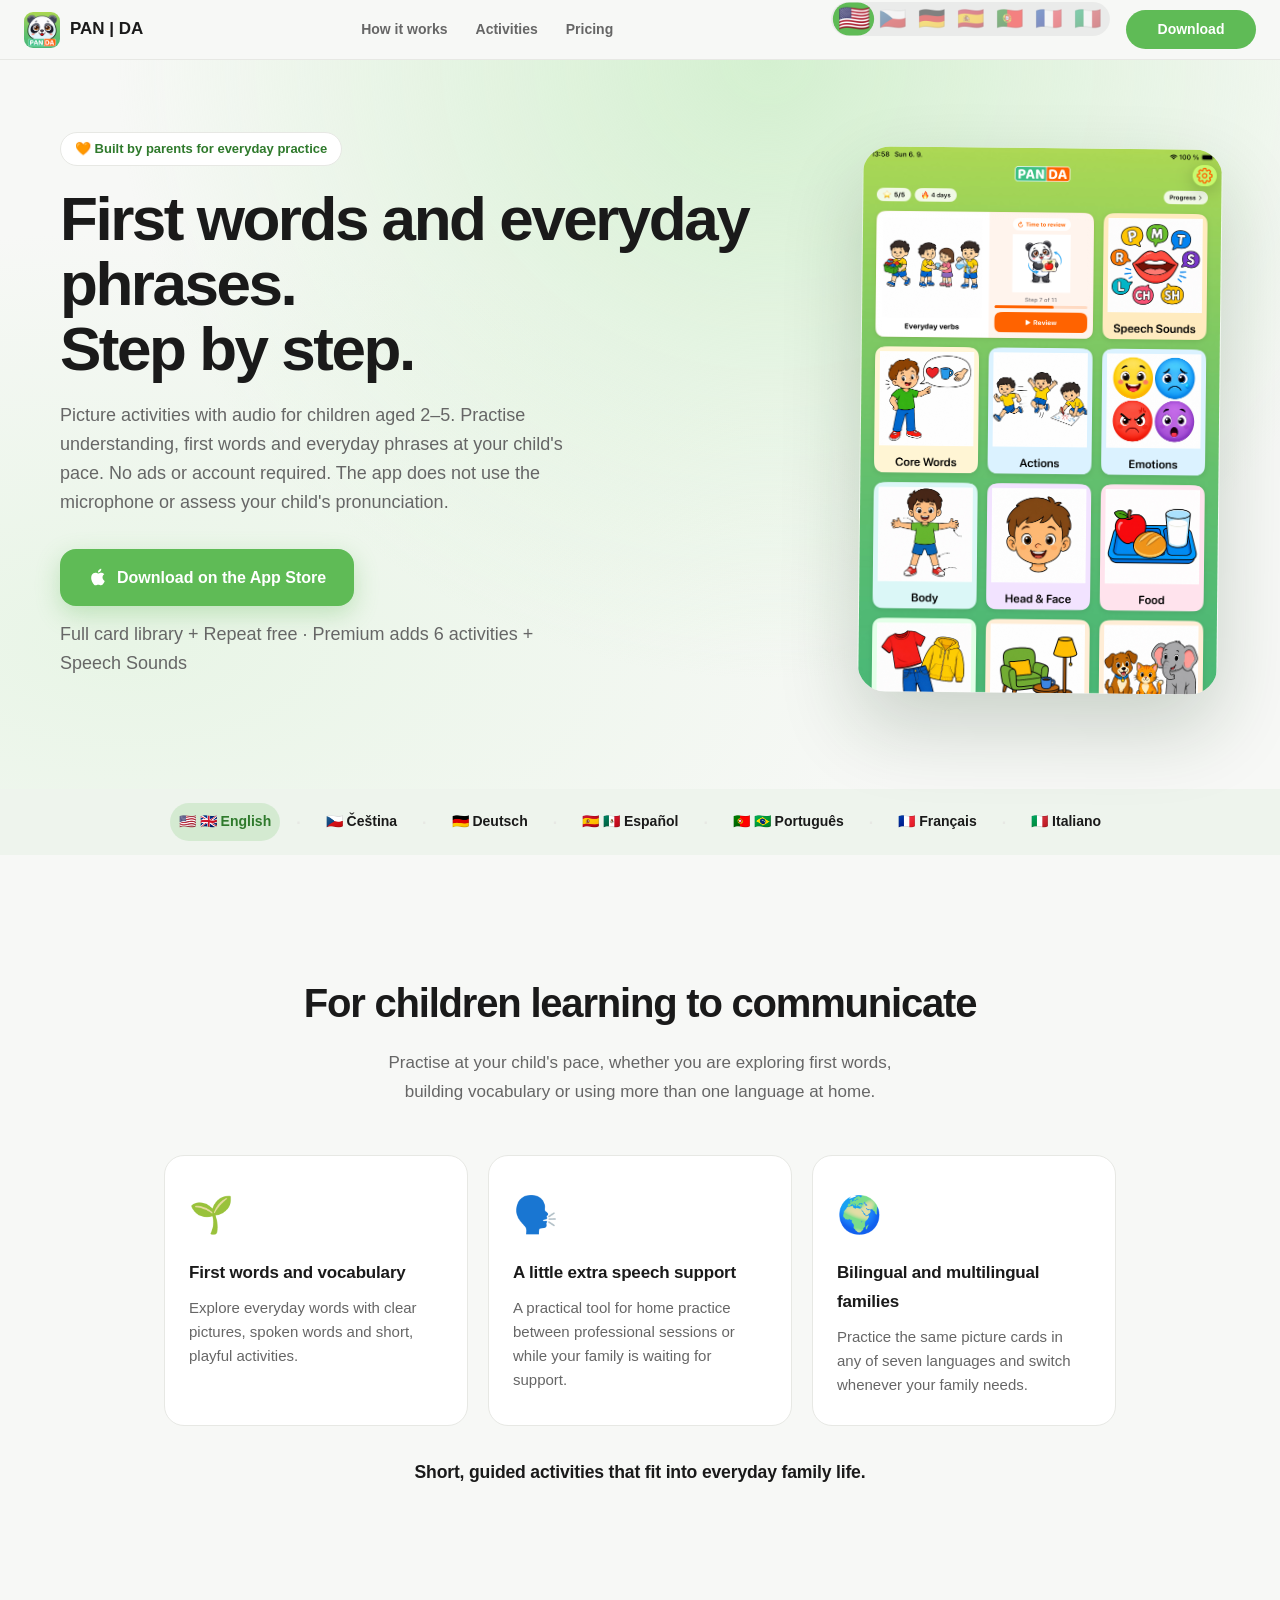
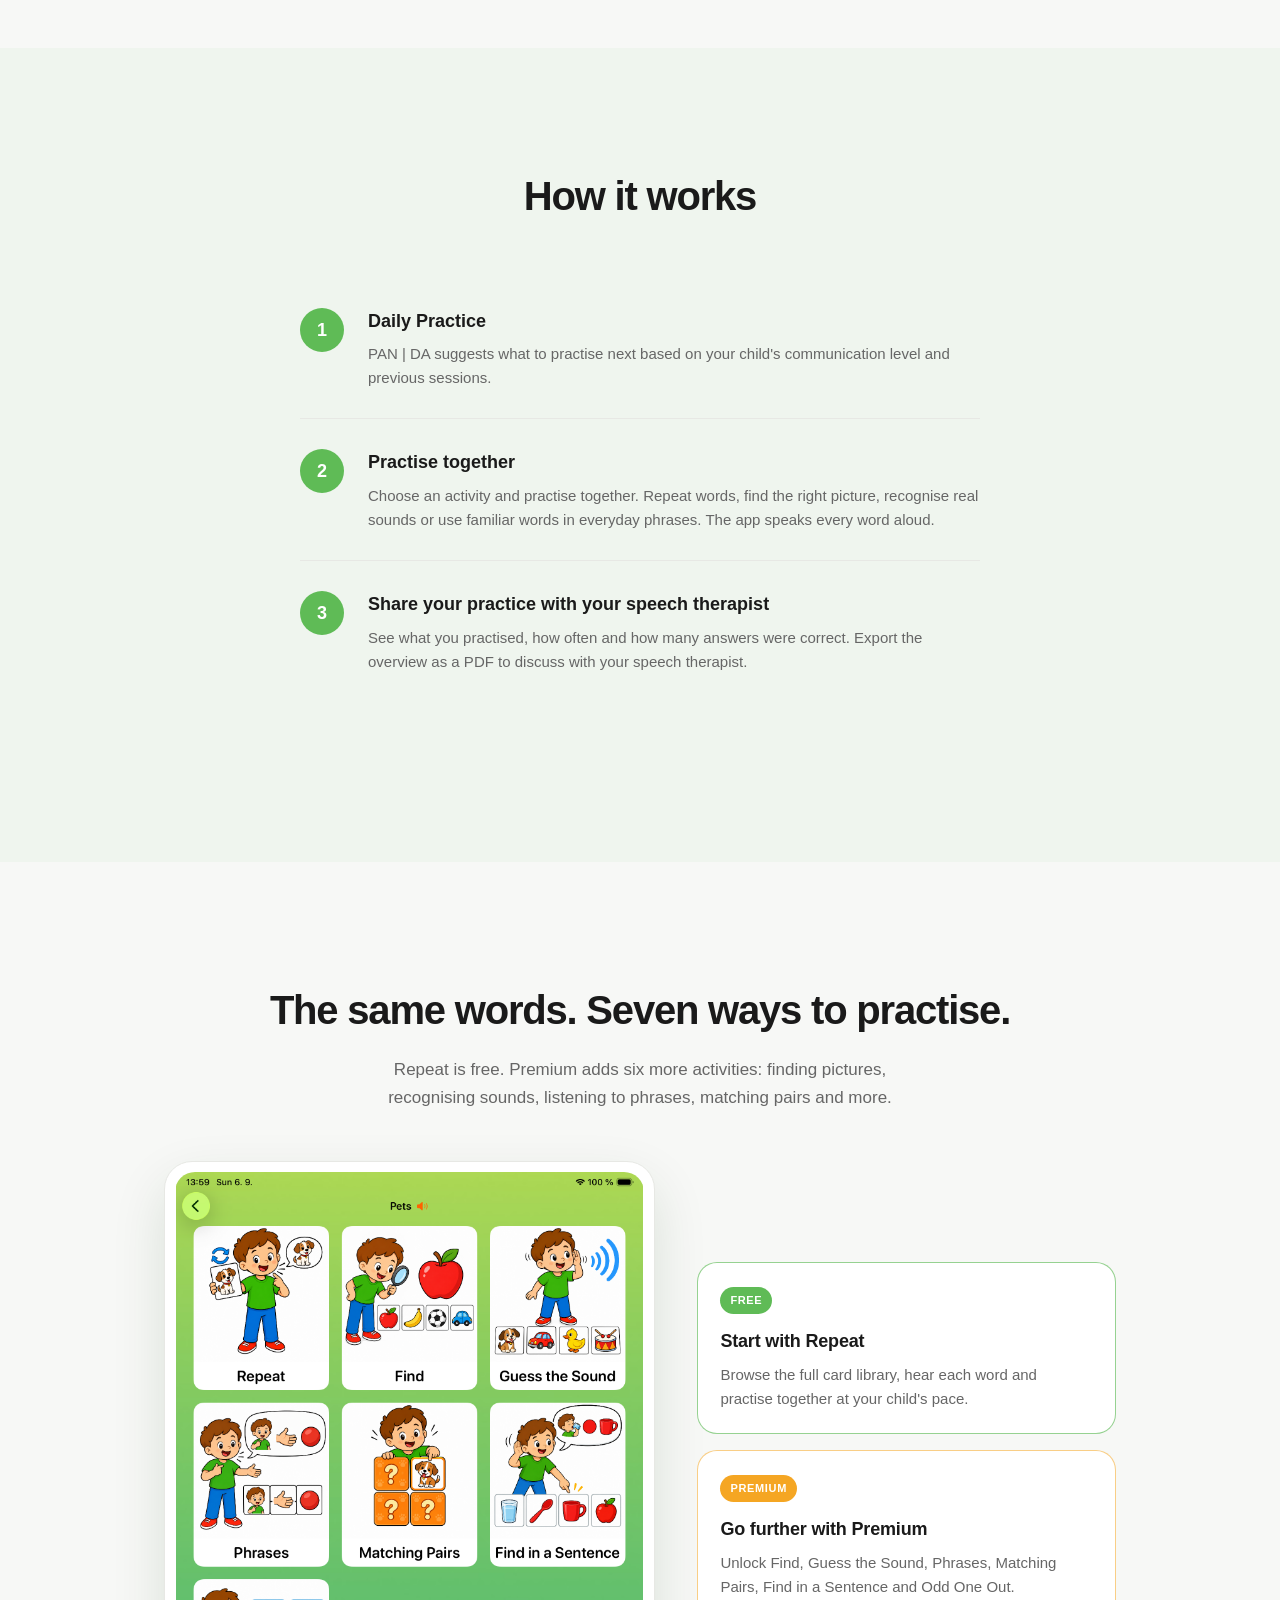
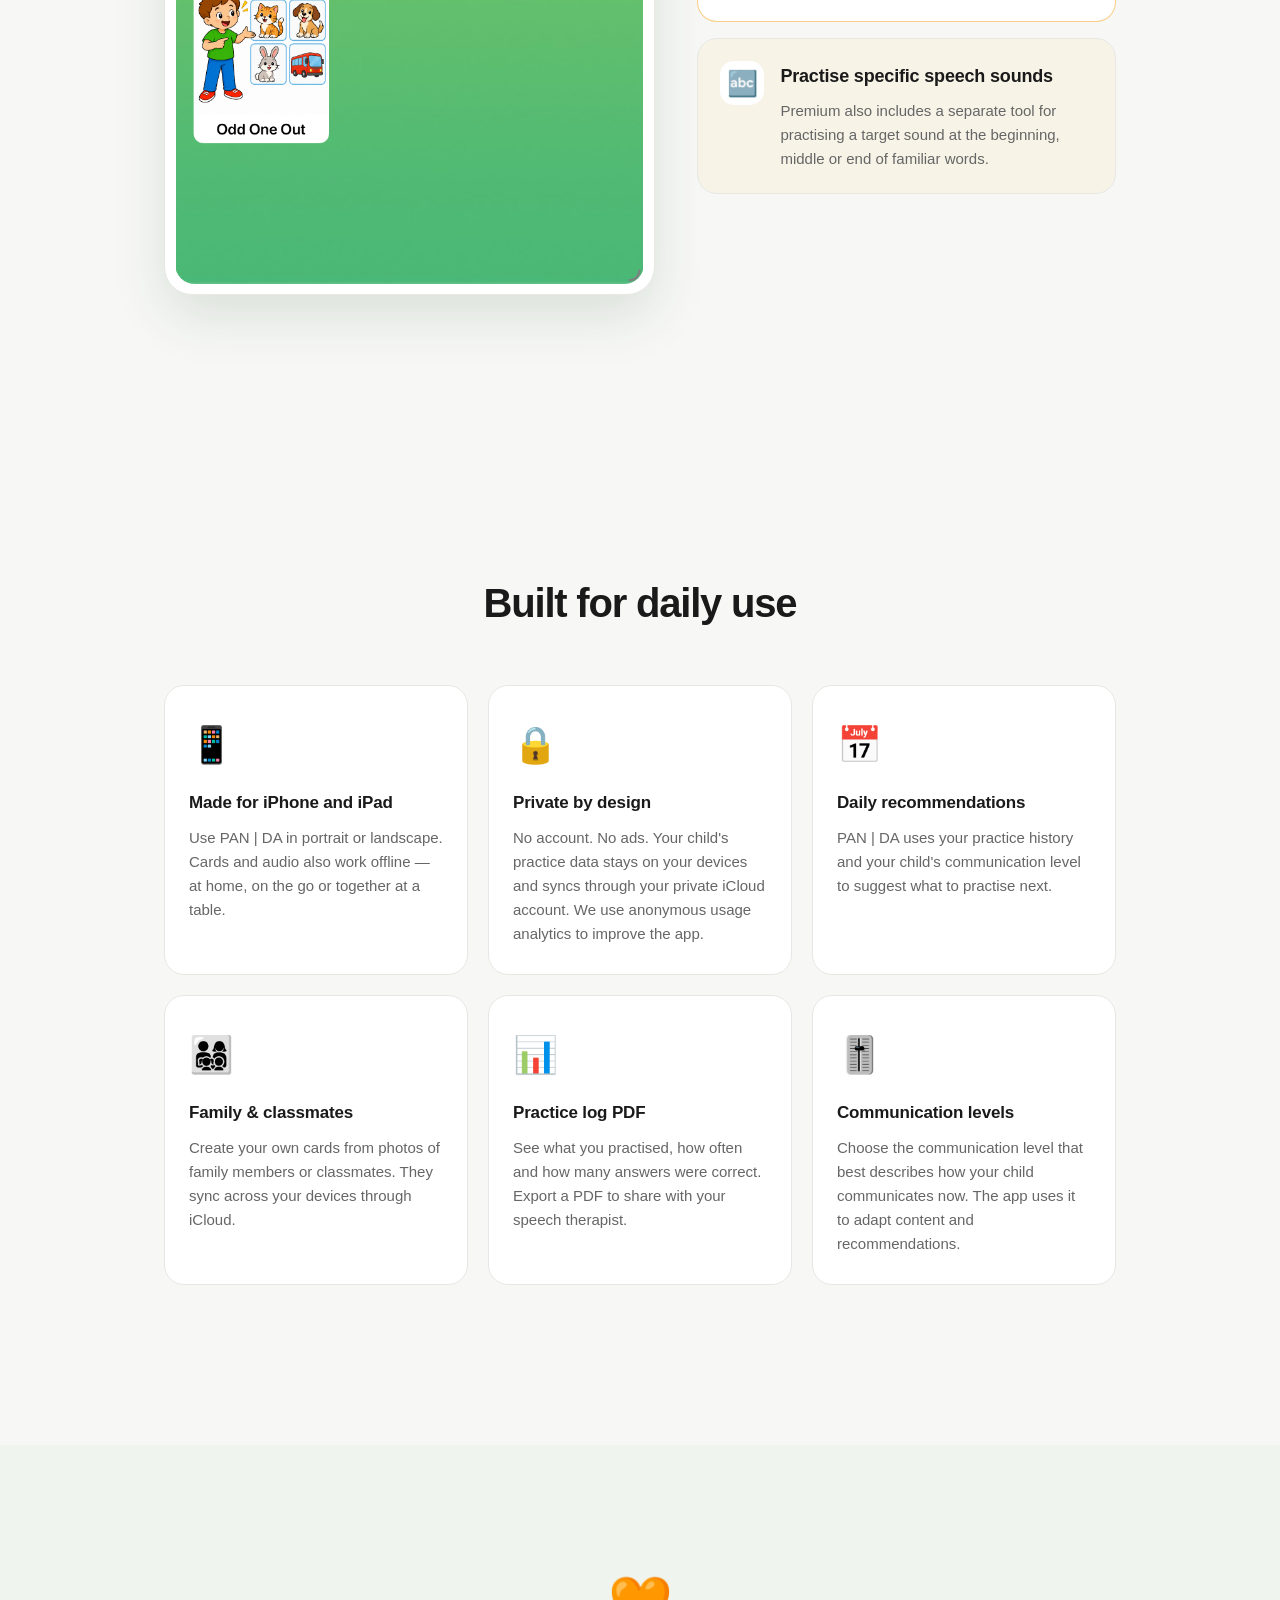
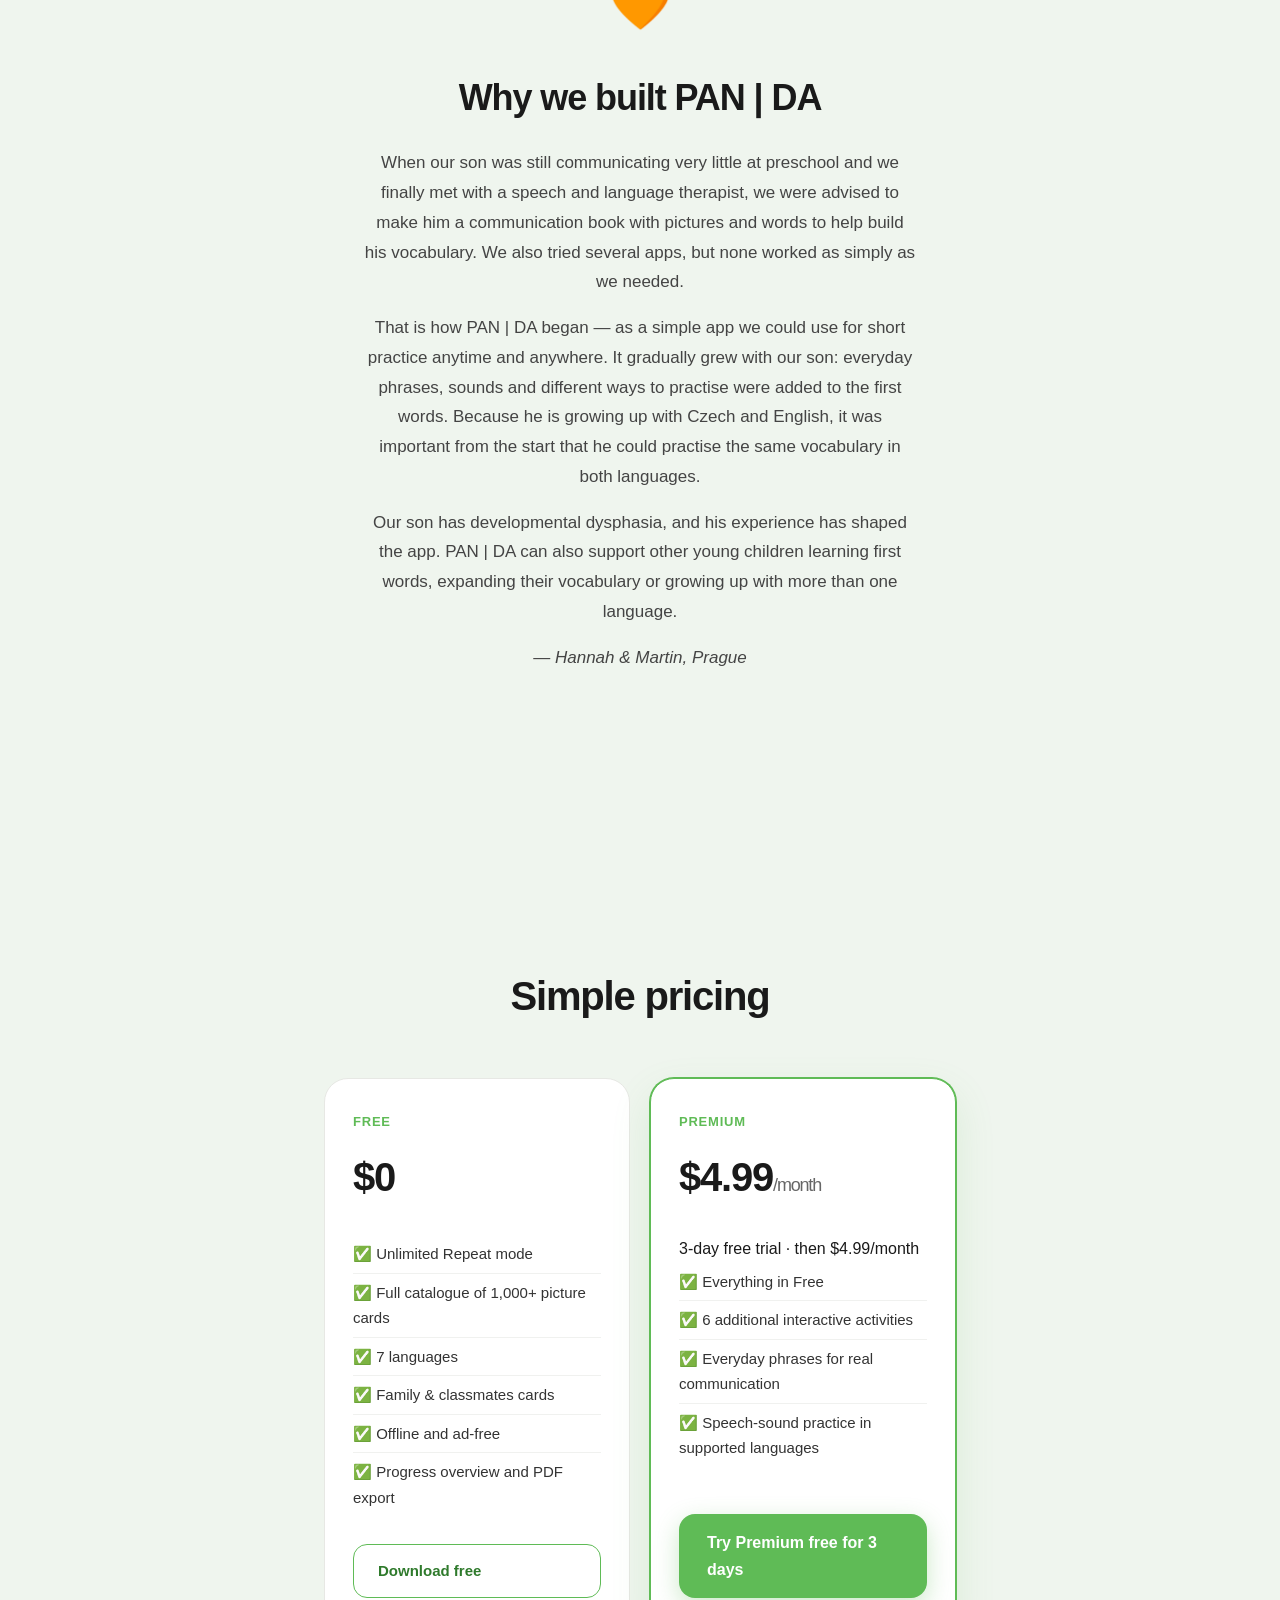
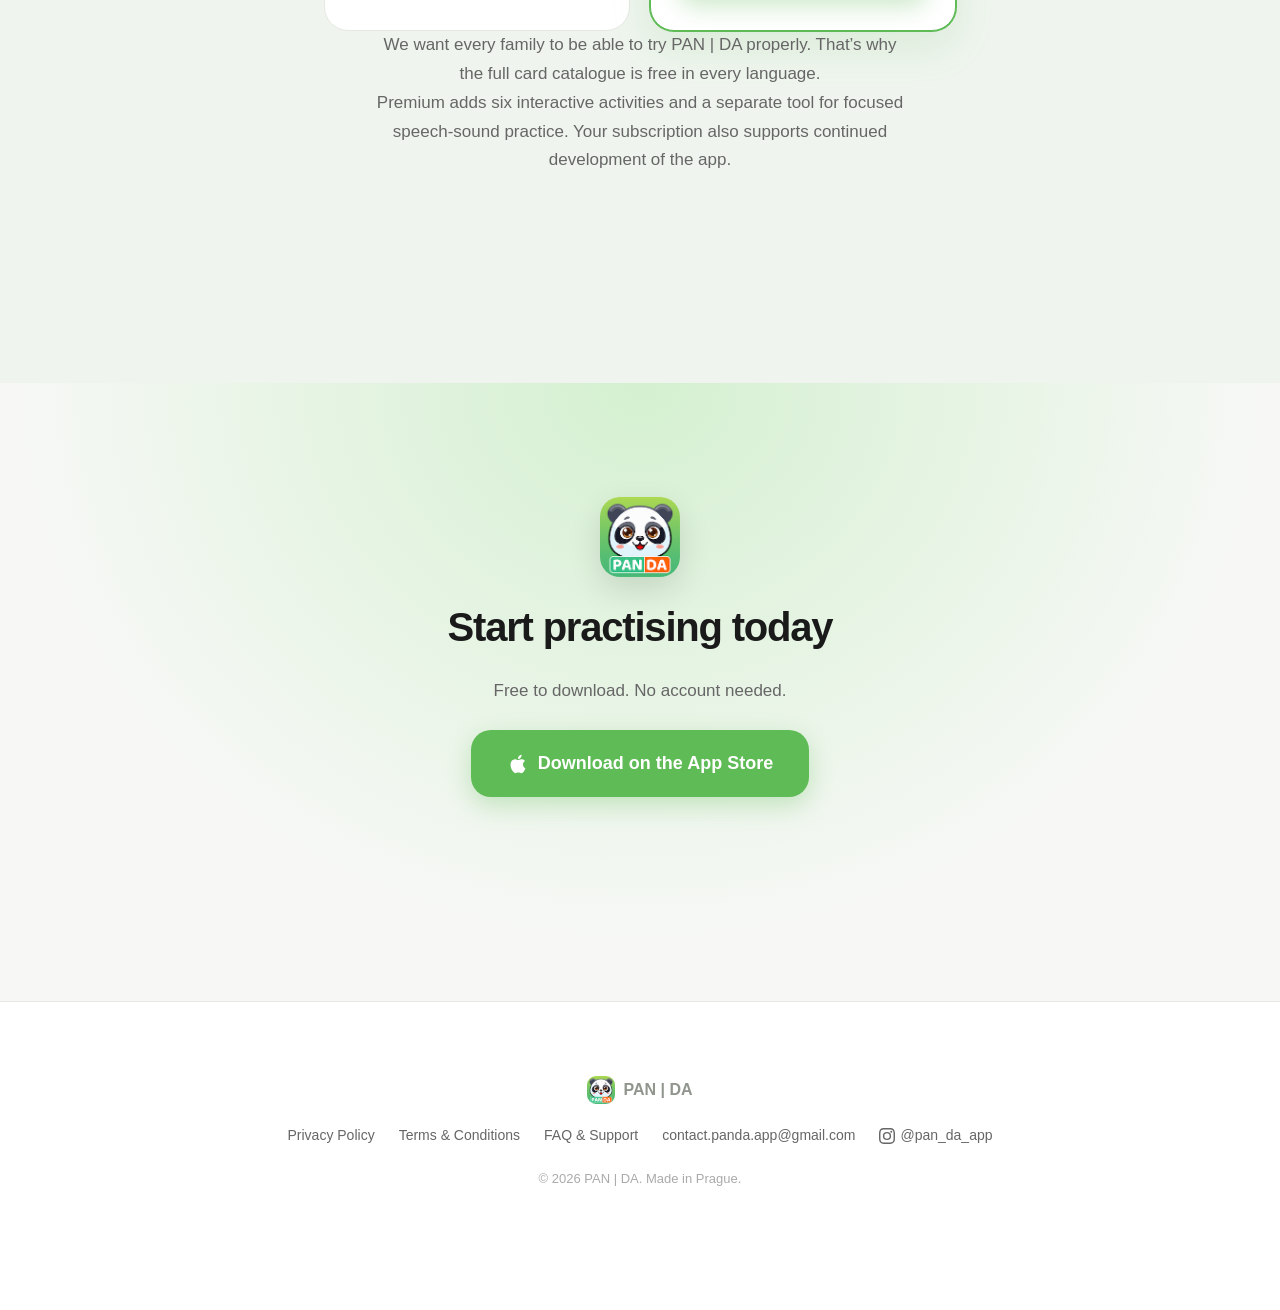
==== commit b0b32f2c: "Add files via upload" ====
--- a/index.html
+++ b/index.html
@@ -4,7 +4,7 @@
   <meta charset="UTF-8" />
   <meta name="viewport" content="width=device-width, initial-scale=1.0" />
   <title>PAN | DA — Playful language practice for young children</title>
-  <meta name="description" content="PAN | DA — playful vocabulary and communication practice for young children. Pictures, sounds and short activities in six languages." />
+  <meta name="description" content="PAN | DA — playful vocabulary and communication practice for young children. Pictures, sounds and short activities in seven languages." />
   <link rel="stylesheet" href="styles.css" />
   <link rel="stylesheet" href="landing.css" />
   <script data-goatcounter="https://martinkaplan.goatcounter.com/count" async src="//gc.zgo.at/count.js"></script>
@@ -62,6 +62,8 @@
   <button type="button" class="lang-strip-item" data-lang="pt">🇵🇹 🇧🇷 Português</button>
   <span class="lang-strip-dot" aria-hidden="true">·</span>
   <button type="button" class="lang-strip-item" data-lang="fr">🇫🇷 Français</button>
+  <span class="lang-strip-dot" aria-hidden="true">·</span>
+  <button type="button" class="lang-strip-item" data-lang="it">🇮🇹 Italiano</button>
 </div>
 
 <!-- ── FOR WHOM ── -->
@@ -83,7 +85,7 @@
       <div class="feature-card">
         <div class="feature-icon">🌍</div>
         <h3 id="fw3-title">Bilingual and multilingual families</h3>
-        <p id="fw3-body">Practice the same picture cards in any of six languages and switch whenever your family needs.</p>
+        <p id="fw3-body">Practice the same picture cards in any of seven languages and switch whenever your family needs.</p>
       </div>
     </div>
     <p class="for-whom-cta" id="for-whom-cta">Short, guided activities that fit into everyday family life.</p>
@@ -217,8 +219,8 @@
         <div class="pricing-price" id="price-free-amount">$0</div>
         <ul class="pricing-list">
           <li id="pf1">✅ Unlimited Repeat mode</li>
-          <li id="pf2">✅ Full catalogue of 850+ picture cards</li>
-          <li id="pf3">✅ 6 languages</li>
+          <li id="pf2">✅ Full catalogue of 1,000+ picture cards</li>
+          <li id="pf3">✅ 7 languages</li>
           <li id="pf4">✅ Family & classmates cards</li>
           <li id="pf5">✅ Offline and ad-free</li>
           <li id="pf6">✅ Progress overview and PDF export</li>
@@ -230,13 +232,14 @@
         <div class="pricing-price">
           <span id="price-amount">$4.99</span><span id="per-month">/month</span>
         </div>
+        <p class="pricing-trial" id="price-trial">3-day free trial · then $4.99/month</p>
         <ul class="pricing-list">
           <li id="pp1">✅ Everything in Free</li>
           <li id="pp2">✅ 6 additional interactive activities</li>
           <li id="pp3">✅ Everyday phrases for real communication</li>
-          <li id="pp5">✅ Speech-sound practice in all 6 languages</li>
+          <li id="pp5">✅ Speech-sound practice in supported languages</li>
         </ul>
-        <a class="btn-primary" id="price-premium-cta" href="https://apps.apple.com/app/id6761809094">Try Premium</a>
+        <a class="btn-primary" id="price-premium-cta" href="https://apps.apple.com/app/id6761809094">Try Premium free for 3 days</a>
       </div>
     </div>
     <div class="section-sub pricing-explanation">
@@ -310,7 +313,7 @@
     "fw1-title": "První slova a slovní zásoba",
     "fw2-body": "Praktická pomůcka pro domácí procvičování mezi návštěvami odborníka nebo během čekání na další podporu.",
     "fw2-title": "Trocha podpory navíc",
-    "fw3-body": "Procvičujte stejné obrázkové karty v kterémkoli ze šesti jazyků a přepínejte podle potřeb vaší rodiny.",
+    "fw3-body": "Procvičujte stejné obrázkové karty v kterémkoli ze sedmi jazyků a přepínejte podle potřeb vaší rodiny.",
     "fw3-title": "Dvojjazyčné a vícejazyčné rodiny",
     "hero-badge": "🧡 Vytvořeno rodiči pro každodenní procvičování",
     "hero-cta-text": "Stáhnout v App Storu",
@@ -320,8 +323,8 @@
     "hero-sub": "Obrázkové aktivity se zvukem pro děti od 2 do 5 let. Pomáhají procvičovat porozumění, první slova a každodenní fráze vlastním tempem dítěte. Bez reklam a nutnosti vytvářet účet. Aplikace nepoužívá mikrofon ani nehodnotí výslovnost dítěte.",
     "how-title": "Jak to funguje",
     "langs-note": "Angličtina je k dispozici v americké i britské variantě.",
-    "langs-sub": "Procvičujte více než 960 obrázkových karet v libovolném jazyce. Ideální pro dvojjazyčné děti nebo rodiny žijící v zahraničí.",
-    "langs-title": "6 jazyků, jedna aplikace",
+    "langs-sub": "Procvičujte více než 1 000 obrázkových karet v libovolném jazyce. Ideální pro dvojjazyčné děti nebo rodiny žijící v zahraničí.",
+    "langs-title": "7 jazyků, jedna aplikace",
     "mode-free-label": "ZDARMA",
     "mode-premium-label": "PREMIUM",
     "mode1-body": "Přejíždějte kartami. Každé slovo je vysloveno nahlas. Klepněte na slabiky pro procvičení výslovnosti krok po kroku.",
@@ -338,7 +341,7 @@
     "mode6-title": "Najdi podle věty",
     "mode7-body": "Najděte obrázek, který tam nepatří, a procvičte kategorizaci. Obtížnost se přizpůsobuje úrovni dítěte.",
     "mode7-title": "Co sem nepatří?",
-    "mode8-body": "Procvičujte konkrétní hlásku ve známých slovech — na začátku, uprostřed nebo na konci. Strukturováno podle pozice hlásky ve všech šesti jazycích.",
+    "mode8-body": "Procvičujte konkrétní hlásku ve známých slovech — na začátku, uprostřed nebo na konci. Strukturováno podle pozice hlásky v podporovaných jazycích.",
     "mode8-title": "Hlásky",
     "modes-free-body": "Procházejte celý katalog kartiček, poslouchejte slova a procvičujte společně tempem dítěte.",
     "modes-free-title": "Začněte s režimem Opakuj",
@@ -353,21 +356,22 @@
     "nav-pricing": "Ceny",
     "per-month": "/měsíc",
     "pf1": "✅ Opakuj bez omezení",
-    "pf2": "✅ Celý katalog s více než 960 obrázkovými kartami",
-    "pf3": "✅ 6 jazyků",
+    "pf2": "✅ Celý katalog s více než 1 000 obrázkovými kartami",
+    "pf3": "✅ 7 jazyků",
     "pf4": "✅ Vlastní karty rodiny a spolužáků",
     "pf5": "✅ Offline a bez reklam",
     "pf6": "✅ Přehled pokroku a export do PDF",
     "pp1": "✅ Vše ze základní verze",
     "pp2": "✅ 6 dalších interaktivních aktivit",
     "pp3": "✅ Každodenní fráze pro praktickou komunikaci",
-    "pp5": "✅ Procvičování hlásek ve všech 6 jazycích",
+    "pp5": "✅ Procvičování hlásek v podporovaných jazycích",
     "price-amount": "99 Kč",
     "price-free-amount": "0 Kč",
     "price-free-cta": "Stáhnout zdarma",
     "price-free-label": "Zdarma",
-    "price-premium-cta": "Vyzkoušet Premium",
+    "price-premium-cta": "Vyzkoušet Premium 3 dny zdarma",
     "price-premium-label": "Premium",
+    "price-trial": "3 dny zdarma · poté 99 Kč/měsíc",
     "pricing-note1": "Chceme, aby si každá rodina mohla PAN | DA smysluplně vyzkoušet. Proto je celý katalog kartiček dostupný zdarma, a to ve všech jazycích.",
     "pricing-note2": "Premium přidává šest interaktivních aktivit a samostatný nástroj pro cílené procvičování hlásek. Předplatným zároveň podporujete další vývoj aplikace.",
     "pricing-title": "Jednoduché ceny",
@@ -391,11 +395,14 @@
     "r12-2": "✅ Více skutečných zvuků zvířat",
     "r12-3": "✅ Opravené a vylepšené texty kartiček a překlady",
     "r12-4": "✅ Opravy chyb a další vylepšení",
-    "r13-1": "🔜 Procvičování hlásek s využitím stávajícího katalogu obrázkových karet",
-    "r13-2": "🔜 Procvičování hlásek ve slovech i přirozených větách",
-    "r13-3": "🔜 Hlásky na začátku, uprostřed a na konci slov",
-    "r13-4": "🔜 Podpora všech 9 jazykových variant",
-    "r13-5": "🔜 Rozšířený katalog s více než 960 obrázkovými kartami",
+    "r13-1": "✅ Procvičování hlásek s využitím stávajícího katalogu obrázkových karet",
+    "r13-2": "✅ Procvičování hlásek ve slovech i přirozených větách",
+    "r13-3": "✅ Hlásky na začátku, uprostřed a na konci slov",
+    "r13-4": "✅ Podpora všech 9 jazykových variant",
+    "r13-5": "✅ Rozšířený katalog s více než 1000+ obrázkovými kartami",
+    "r14-1": "🔜 K čemu to je? — nový mód: funkce předmětů",
+    "r14-2": "🔜 Vylepšení procvičování hlásek",
+    "r14-3": "🔜 Katalog přes 1 000 obrázkových karet",
     "rf1": "💡 Profily dětí",
     "rf2": "💡 Více jazyků",
     "rf3": "💡 Android",
@@ -417,7 +424,8 @@
     "tag-10": "Verze 1.0 — Vydáno",
     "tag-11": "Verze 1.1 — Vydáno",
     "tag-12": "Verze 1.2 — Vydáno",
-    "tag-13": "Verze 1.3 — Ve vývoji",
+    "tag-13": "Verze 1.3 — Vydáno",
+    "tag-14": "Verze 1.4 — Ve vývoji",
     "tag-future": "Budoucnost"
   },
   "de": {
@@ -448,7 +456,7 @@
     "fw1-title": "Erste Wörter und Wortschatz",
     "fw2-body": "Eine Hilfe zum Üben zu Hause zwischen logopädischen Terminen oder während ihr auf Unterstützung wartet.",
     "fw2-title": "Ein bisschen mehr Sprachunterstützung",
-    "fw3-body": "Übt dieselben Bildkarten in einer von sechs Sprachen und wechselt nach Bedarf.",
+    "fw3-body": "Übt dieselben Bildkarten in einer von sieben Sprachen und wechselt nach Bedarf.",
     "fw3-title": "Zwei- und mehrsprachige Familien",
     "hero-badge": "🧡 Von Eltern für den Alltag entwickelt",
     "hero-cta-text": "Im App Store laden",
@@ -458,8 +466,8 @@
     "hero-sub": "Bildgestützte Aktivitäten mit Sprachausgabe für Kinder von 2 bis 5 Jahren. Übt Sprachverständnis, erste Wörter und Alltagssätze im Tempo deines Kindes. Ohne Werbung und ohne Benutzerkonto. Die App verwendet kein Mikrofon und bewertet die Aussprache deines Kindes nicht.",
     "how-title": "So funktioniert es",
     "langs-note": "Englisch ist in US- und UK-Variante verfügbar.",
-    "langs-sub": "Übe mehr als 960 Bildkarten in jeder Sprache. Perfekt für zweisprachige Kinder.",
-    "langs-title": "6 Sprachen, eine App",
+    "langs-sub": "Übe mehr als 1 000 Bildkarten in jeder Sprache. Perfekt für zweisprachige Kinder.",
+    "langs-title": "7 Sprachen, eine App",
     "mode-free-label": "KOSTENLOS",
     "mode-premium-label": "PREMIUM",
     "mode1-title": "Wiederholen",
@@ -471,7 +479,7 @@
     "mode6-title": "Im Satz finden",
     "mode7-body": "Welches Bild passt nicht? Fördert Kategorisierung und logisches Denken. Schwierigkeit passt sich dem Kind an.",
     "mode7-title": "Was passt nicht?",
-    "mode8-body": "Übe einen bestimmten Laut in vertrauten Wörtern — am Anfang, in der Mitte oder am Ende. Strukturiert nach Lautposition in allen sechs Sprachen.",
+    "mode8-body": "Übe einen bestimmten Laut in vertrauten Wörtern — am Anfang, in der Mitte oder am Ende. Strukturiert nach Lautposition in unterstützten Sprachen.",
     "mode8-title": "Laute üben",
     "modes-free-body": "Den gesamten Kartenkatalog ansehen, jedes Wort anhören und gemeinsam im Tempo des Kindes üben.",
     "modes-free-title": "Mit Wiederholen starten",
@@ -486,21 +494,22 @@
     "nav-pricing": "Preise",
     "per-month": "/Monat",
     "pf1": "✅ Wiederholen ohne Limit",
-    "pf2": "✅ Gesamter Katalog mit mehr als 960 Bildkarten",
-    "pf3": "✅ 6 Sprachen",
+    "pf2": "✅ Gesamter Katalog mit mehr als 1 000 Bildkarten",
+    "pf3": "✅ 7 Sprachen",
     "pf4": "✅ Eigene Karten für Familie & Mitschüler",
     "pf5": "✅ Offline und werbefrei",
     "pf6": "✅ Fortschrittsübersicht und PDF-Export",
     "pp1": "✅ Alles aus der kostenlosen Version",
     "pp2": "✅ 6 zusätzliche interaktive Aktivitäten",
     "pp3": "✅ Alltagssätze für praktische Kommunikation",
-    "pp5": "✅ Lautübungen in allen 6 Sprachen",
+    "pp5": "✅ Lautübungen in unterstützten Sprachen",
     "price-amount": "4,99 $",
     "price-free-amount": "0 $",
     "price-free-cta": "Kostenlos laden",
     "price-free-label": "Kostenlos",
-    "price-premium-cta": "Premium testen",
+    "price-premium-cta": "Premium 3 Tage kostenlos testen",
     "price-premium-label": "Premium",
+    "price-trial": "3 Tage kostenlos · danach 4,99 $/Monat",
     "pricing-note1": "Wir möchten, dass jede Familie PAN | DA in Ruhe ausprobieren kann. Deshalb ist der gesamte Kartenkatalog in allen Sprachen kostenlos verfügbar.",
     "pricing-note2": "Premium ergänzt sechs interaktive Aktivitäten und ein separates Werkzeug für gezielte Lautübungen. Mit deinem Abo unterstützt du außerdem die Weiterentwicklung der App.",
     "pricing-title": "Einfache Preise",
@@ -524,11 +533,14 @@
     "r12-2": "✅ Weitere echte Tiergeräusche",
     "r12-3": "✅ Korrigierte und verbesserte Kartentexte und Übersetzungen",
     "r12-4": "✅ Fehlerbehebungen und weitere Verbesserungen",
-    "r13-1": "🔜 Lautübungen mit dem vorhandenen Bildkartenkatalog",
-    "r13-2": "🔜 Laute in Wörtern und natürlichen Sätzen üben",
-    "r13-3": "🔜 Laute am Anfang, in der Mitte und am Ende von Wörtern",
-    "r13-4": "🔜 Unterstützung aller 9 Sprachvarianten",
-    "r13-5": "🔜 Erweiterter Katalog mit mehr als 960 Bildkarten",
+    "r13-1": "✅ Lautübungen mit dem vorhandenen Bildkartenkatalog",
+    "r13-2": "✅ Laute in Wörtern und natürlichen Sätzen üben",
+    "r13-3": "✅ Laute am Anfang, in der Mitte und am Ende von Wörtern",
+    "r13-4": "✅ Unterstützung aller 9 Sprachvarianten",
+    "r13-5": "✅ Erweiterter Katalog mit mehr als 1000+ Bildkarten",
+    "r14-1": "🔜 Wofür ist das? — neuer Modus: Objektfunktionen",
+    "r14-2": "🔜 Verbesserungen der Lautübungen",
+    "r14-3": "🔜 Katalog mit über 1 000 Bildkarten",
     "rf1": "💡 Kinderprofile",
     "rf2": "💡 Mehr Sprachen",
     "rf3": "💡 Android",
@@ -550,7 +562,8 @@
     "tag-10": "Version 1.0 — Veröffentlicht",
     "tag-11": "Version 1.1 — Veröffentlicht",
     "tag-12": "Version 1.2 — Veröffentlicht",
-    "tag-13": "Version 1.3 — In Entwicklung",
+    "tag-13": "Version 1.3 — Veröffentlicht",
+    "tag-14": "Version 1.4 — In Entwicklung",
     "tag-future": "Zukunft"
   },
   "en": {
@@ -581,7 +594,7 @@
     "fw1-title": "First words and vocabulary",
     "fw2-body": "A practical tool for home practice between professional sessions or while your family is waiting for support.",
     "fw2-title": "A little extra speech support",
-    "fw3-body": "Practice the same picture cards in any of six languages and switch whenever your family needs.",
+    "fw3-body": "Practice the same picture cards in any of seven languages and switch whenever your family needs.",
     "fw3-title": "Bilingual and multilingual families",
     "hero-badge": "🧡 Built by parents for everyday practice",
     "hero-cta-text": "Download on the App Store",
@@ -591,8 +604,8 @@
     "hero-sub": "Picture activities with audio for children aged 2–5. Practise understanding, first words and everyday phrases at your child's pace. No ads or account required. The app does not use the microphone or assess your child's pronunciation.",
     "how-title": "How it works",
     "langs-note": "English available in US and UK variants.",
-    "langs-sub": "Practice 960+ picture cards in any language. Perfect for bilingual children or families living abroad.",
-    "langs-title": "6 languages, one app",
+    "langs-sub": "Practice 1,000+ picture cards in any language. Perfect for bilingual children or families living abroad.",
+    "langs-title": "7 languages, one app",
     "mode-free-label": "FREE",
     "mode-premium-label": "PREMIUM",
     "mode1-body": "Swipe through flashcards. Hear every word spoken aloud. Tap syllables to practice pronunciation step by step.",
@@ -609,7 +622,7 @@
     "mode6-title": "Find in a Sentence",
     "mode7-body": "Find the picture that does not belong and practise categorisation. Difficulty adapts to your child's level.",
     "mode7-title": "Odd One Out",
-    "mode8-body": "Practise a specific sound in familiar words — at the beginning, middle or end. Structured by sound position across all six languages.",
+    "mode8-body": "Practise a specific sound in familiar words — at the beginning, middle or end. Structured by sound position in supported languages.",
     "mode8-title": "Speech Sounds",
     "modes-free-body": "Browse the full card library, hear each word and practise together at your child's pace.",
     "modes-free-title": "Start with Repeat",
@@ -624,21 +637,22 @@
     "nav-pricing": "Pricing",
     "per-month": "/month",
     "pf1": "✅ Unlimited Repeat mode",
-    "pf2": "✅ Full catalogue of 960+ picture cards",
-    "pf3": "✅ 6 languages",
+    "pf2": "✅ Full catalogue of 1,000+ picture cards",
+    "pf3": "✅ 7 languages",
     "pf4": "✅ Family & classmates cards",
     "pf5": "✅ Offline and ad-free",
     "pf6": "✅ Progress overview and PDF export",
     "pp1": "✅ Everything in Free",
     "pp2": "✅ 6 additional interactive activities",
     "pp3": "✅ Everyday phrases for real communication",
-    "pp5": "✅ Speech-sound practice in all 6 languages",
+    "pp5": "✅ Speech-sound practice in supported languages",
     "price-amount": "$4.99",
     "price-free-amount": "$0",
     "price-free-cta": "Download free",
     "price-free-label": "Free",
-    "price-premium-cta": "Try Premium",
+    "price-premium-cta": "Try Premium free for 3 days",
     "price-premium-label": "Premium",
+    "price-trial": "3-day free trial · then $4.99/month",
     "pricing-note1": "We want every family to be able to try PAN | DA properly. That’s why the full card catalogue is free in every language.",
     "pricing-note2": "Premium adds six interactive activities and a separate tool for focused speech-sound practice. Your subscription also supports continued development of the app.",
     "pricing-title": "Simple pricing",
@@ -662,11 +676,14 @@
     "r12-2": "✅ More real animal sounds",
     "r12-3": "✅ Corrected and improved card texts and translations",
     "r12-4": "✅ Bug fixes and various improvements",
-    "r13-1": "🔜 Speech-sound practice using the existing picture-card catalogue",
-    "r13-2": "🔜 Practise sounds in words and natural phrases",
-    "r13-3": "🔜 Sounds at the beginning, middle and end of words",
-    "r13-4": "🔜 Support for all 9 language variants",
-    "r13-5": "🔜 Expanded catalogue with 960+ picture cards",
+    "r13-1": "✅ Speech-sound practice using the existing picture-card catalogue",
+    "r13-2": "✅ Practise sounds in words and natural phrases",
+    "r13-3": "✅ Sounds at the beginning, middle and end of words",
+    "r13-4": "✅ Support for all 9 language variants",
+    "r13-5": "✅ Expanded catalogue with 1000+ picture cards",
+    "r14-1": "🔜 Object Functions — new mode: what is this object used for?",
+    "r14-2": "🔜 Speech-sound practice improvements",
+    "r14-3": "🔜 Catalogue growing past 1,000 picture cards",
     "rf1": "💡 Child profiles",
     "rf2": "💡 More languages",
     "rf3": "💡 Android",
@@ -688,7 +705,8 @@
     "tag-10": "Version 1.0 — Released",
     "tag-11": "Version 1.1 — Released",
     "tag-12": "Version 1.2 — Released",
-    "tag-13": "Version 1.3 — In development",
+    "tag-13": "Version 1.3 — Released",
+    "tag-14": "Version 1.4 — In development",
     "tag-future": "Future"
   },
   "es": {
@@ -719,7 +737,7 @@
     "fw1-title": "Primeras palabras y vocabulario",
     "fw2-body": "Una herramienta para practicar en casa entre sesiones de logopedia o mientras esperáis atención profesional.",
     "fw2-title": "Un poco más de apoyo",
-    "fw3-body": "Practica las mismas tarjetas en cualquiera de los seis idiomas y cambia cuando tu familia lo necesite.",
+    "fw3-body": "Practica las mismas tarjetas en cualquiera de los siete idiomas y cambia cuando tu familia lo necesite.",
     "fw3-title": "Familias bilingües y multilingües",
     "hero-badge": "🧡 Creado por padres para la práctica diaria",
     "hero-cta-text": "Descargar en la App Store",
@@ -729,8 +747,8 @@
     "hero-sub": "PAN | DA ofrece actividades con imágenes y audio para niños de 2 a 5 años. Permite practicar la comprensión, las primeras palabras y las frases del día a día al ritmo de cada niño. No contiene anuncios ni requiere crear una cuenta. No utiliza el micrófono ni evalúa cómo pronuncia el niño.",
     "how-title": "Cómo funciona",
     "langs-note": "Inglés disponible en variantes estadounidense y británica.",
-    "langs-sub": "Practica con más de 960 tarjetas ilustradas en cualquier idioma.",
-    "langs-title": "6 idiomas, una app",
+    "langs-sub": "Practica con más de 1000 tarjetas ilustradas en cualquier idioma.",
+    "langs-title": "7 idiomas, una app",
     "mode-free-label": "GRATIS",
     "mode-premium-label": "PREMIUM",
     "mode1-title": "Repetir",
@@ -742,7 +760,7 @@
     "mode6-title": "Encontrar en la frase",
     "mode7-body": "¿Qué imagen no encaja? Desarrolla la categorización y el pensamiento lógico. La dificultad se adapta al nivel del niño.",
     "mode7-title": "El intruso",
-    "mode8-body": "Practica un sonido específico en palabras conocidas — al principio, en el medio o al final. Estructurado por posición del sonido en los seis idiomas.",
+    "mode8-body": "Practica un sonido específico en palabras conocidas — al principio, en el medio o al final. Estructurado por posición del sonido en los idiomas compatibles.",
     "mode8-title": "Sonidos del habla",
     "modes-free-body": "Explora todo el catálogo, escucha cada palabra y practicad juntos al ritmo del niño.",
     "modes-free-title": "Empieza con Repetir",
@@ -757,8 +775,8 @@
     "nav-pricing": "Precios",
     "per-month": "/mes",
     "pf1": "✅ Repetir sin límites",
-    "pf2": "✅ Catálogo completo con más de 960 tarjetas",
-    "pf3": "✅ 6 idiomas",
+    "pf2": "✅ Catálogo completo con más de 1000 tarjetas",
+    "pf3": "✅ 7 idiomas",
     "pf4": "✅ Tarjetas propias de familia y compañeros",
     "pf5": "✅ Sin conexión y sin anuncios",
     "pf6": "✅ Progreso y exportación a PDF",
@@ -770,8 +788,9 @@
     "price-free-amount": "$0",
     "price-free-cta": "Descargar gratis",
     "price-free-label": "Gratis",
-    "price-premium-cta": "Probar Premium",
+    "price-premium-cta": "Probar Premium gratis 3 días",
     "price-premium-label": "Premium",
+    "price-trial": "3 días gratis · luego $4,99/mes",
     "pricing-note1": "Queremos que todas las familias puedan probar PAN | DA de verdad. Por eso, el catálogo completo de tarjetas está disponible gratis en todos los idiomas.",
     "pricing-note2": "Premium añade seis actividades interactivas y una herramienta independiente para practicar sonidos del habla de forma específica. Con tu suscripción también apoyas el desarrollo continuo de la aplicación.",
     "pricing-title": "Precios claros",
@@ -795,11 +814,14 @@
     "r12-2": "✅ Más sonidos reales de animales",
     "r12-3": "✅ Textos de las tarjetas y traducciones corregidos y mejorados",
     "r12-4": "✅ Correcciones de errores y otras mejoras",
-    "r13-1": "🔜 Práctica de sonidos del habla con el catálogo de tarjetas existente",
-    "r13-2": "🔜 Practicar sonidos en palabras y frases naturales",
-    "r13-3": "🔜 Sonidos al principio, en medio y al final de las palabras",
-    "r13-4": "🔜 Compatibilidad con las 9 variantes lingüísticas",
-    "r13-5": "🔜 Catálogo ampliado con más de 960 tarjetas ilustradas",
+    "r13-1": "✅ Práctica de sonidos del habla con el catálogo de tarjetas existente",
+    "r13-2": "✅ Practicar sonidos en palabras y frases naturales",
+    "r13-3": "✅ Sonidos al principio, en medio y al final de las palabras",
+    "r13-4": "✅ Compatibilidad con las 9 variantes lingüísticas",
+    "r13-5": "✅ Catálogo ampliado con más de 1000+ tarjetas ilustradas",
+    "r14-1": "🔜 ¿Para qué sirve esto? — nuevo modo: funciones de objetos",
+    "r14-2": "🔜 Mejoras en la práctica de sonidos",
+    "r14-3": "🔜 Catálogo con más de 1000 tarjetas ilustradas",
     "rf1": "💡 Perfiles de niños",
     "rf2": "💡 Más idiomas",
     "rf3": "💡 Android",
@@ -821,7 +843,8 @@
     "tag-10": "Versión 1.0 — Publicada",
     "tag-11": "Versión 1.1 — Publicada",
     "tag-12": "Versión 1.2 — Publicada",
-    "tag-13": "Versión 1.3 — En desarrollo",
+    "tag-13": "Versión 1.3 — Publicada",
+    "tag-14": "Versión 1.4 — En desarrollo",
     "tag-future": "Futuro"
   },
   "fr": {
@@ -852,7 +875,7 @@
     "fw1-title": "Premiers mots et vocabulaire",
     "fw2-body": "Un outil pour s’exercer à la maison entre les séances d’orthophonie ou en attendant un accompagnement professionnel.",
     "fw2-title": "Soutien orthophonique",
-    "fw3-body": "Retrouvez les mêmes cartes dans six langues et passez de l’une à l’autre selon les besoins de votre famille.",
+    "fw3-body": "Retrouvez les mêmes cartes dans sept langues et passez de l’une à l’autre selon les besoins de votre famille.",
     "fw3-title": "Familles bilingues et multilingues",
     "hero-badge": "🧡 Créé par des parents pour la pratique quotidienne",
     "hero-cta-text": "Télécharger sur l'App Store",
@@ -862,7 +885,7 @@
     "hero-sub": "Des activités avec des images et du son pour les enfants de 2 à 5 ans. Pour travailler la compréhension, les premiers mots et les phrases du quotidien au rythme de chaque enfant. Sans publicité ni compte à créer. L’application n’utilise pas le microphone et n’évalue pas la prononciation de l’enfant.",
     "how-title": "Comment ça marche",
     "langs-note": "L'anglais est disponible en variantes américaine et britannique.",
-    "langs-sub": "Pratiquez avec plus de 960 cartes illustrées dans n'importe quelle langue.",
+    "langs-sub": "Pratiquez avec plus de 1 000 cartes illustrées dans n'importe quelle langue.",
     "langs-title": "6 langues, une seule app",
     "mode-free-label": "GRATUIT",
     "mode-premium-label": "PREMIUM",
@@ -875,7 +898,7 @@
     "mode6-title": "Trouver dans la phrase",
     "mode7-body": "Quelle image n’est pas à sa place ? Développe la catégorisation et la logique. La difficulté s’adapte au niveau de l’enfant.",
     "mode7-title": "L’intrus",
-    "mode8-body": "Travaillez un son spécifique dans des mots familiers — au début, au milieu ou à la fin. Structuré par position du son dans les six langues.",
+    "mode8-body": "Travaillez un son spécifique dans des mots familiers — au début, au milieu ou à la fin. Structuré par position du son dans les langues prises en charge.",
     "mode8-title": "Sons du langage",
     "modes-free-body": "Parcourez le catalogue, écoutez chaque mot et entraînez-vous ensemble au rythme de votre enfant.",
     "modes-free-title": "Commencez avec Répéter",
@@ -890,8 +913,8 @@
     "nav-pricing": "Tarifs",
     "per-month": "/mois",
     "pf1": "✅ Répéter sans limite",
-    "pf2": "✅ Catalogue complet de plus de 960 cartes",
-    "pf3": "✅ 6 langues",
+    "pf2": "✅ Catalogue complet de plus de 1 000 cartes",
+    "pf3": "✅ 7 langues",
     "pf4": "✅ Cartes personnalisées famille & camarades",
     "pf5": "✅ Hors ligne et sans publicité",
     "pf6": "✅ Suivi des progrès et export PDF",
@@ -903,8 +926,9 @@
     "price-free-amount": "0 $",
     "price-free-cta": "Télécharger gratuitement",
     "price-free-label": "Gratuit",
-    "price-premium-cta": "Essayer Premium",
+    "price-premium-cta": "Essayer Premium gratuitement 3 jours",
     "price-premium-label": "Premium",
+    "price-trial": "3 jours gratuits · puis 4,99 $/mois",
     "pricing-note1": "Nous voulons que chaque famille puisse vraiment essayer PAN | DA. C’est pourquoi le catalogue complet de cartes est disponible gratuitement dans toutes les langues.",
     "pricing-note2": "Premium ajoute six activités interactives et un outil distinct pour travailler précisément les sons de la parole. Votre abonnement soutient également la poursuite du développement de l’application.",
     "pricing-title": "Tarifs simples",
@@ -928,11 +952,14 @@
     "r12-2": "✅ Davantage de sons réels d’animaux",
     "r12-3": "✅ Textes des cartes et traductions corrigés et améliorés",
     "r12-4": "✅ Corrections de bugs et diverses améliorations",
-    "r13-1": "🔜 Travail des sons de la parole à partir du catalogue de cartes existant",
-    "r13-2": "🔜 Travailler les sons dans des mots et des phrases naturelles",
-    "r13-3": "🔜 Sons au début, au milieu et à la fin des mots",
-    "r13-4": "🔜 Prise en charge des 9 variantes linguistiques",
-    "r13-5": "🔜 Catalogue enrichi de plus de 960 cartes illustrées",
+    "r13-1": "✅ Travail des sons de la parole à partir du catalogue de cartes existant",
+    "r13-2": "✅ Travailler les sons dans des mots et des phrases naturelles",
+    "r13-3": "✅ Sons au début, au milieu et à la fin des mots",
+    "r13-4": "✅ Prise en charge des 9 variantes linguistiques",
+    "r13-5": "✅ Catalogue enrichi de plus de 1000+ cartes illustrées",
+    "r14-1": "🔜 À quoi ça sert ? — nouveau mode : fonctions des objets",
+    "r14-2": "🔜 Améliorations du travail des sons",
+    "r14-3": "🔜 Catalogue dépassant 1 000 cartes illustrées",
     "rf1": "💡 Profils d'enfants",
     "rf2": "💡 Plus de langues",
     "rf3": "💡 Android",
@@ -954,7 +981,8 @@
     "tag-10": "Version 1.0 — Publiée",
     "tag-11": "Version 1.1 — Publiée",
     "tag-12": "Version 1.2 — Publiée",
-    "tag-13": "Version 1.3 — En développement",
+    "tag-13": "Version 1.3 — Publiée",
+    "tag-14": "Version 1.4 — En développement",
     "tag-future": "Avenir"
   },
   "pt": {
@@ -985,7 +1013,7 @@
     "fw1-title": "Primeiras palavras e vocabulário",
     "fw2-body": "Uma ferramenta para praticar em casa entre sessões de terapia da fala ou enquanto a família aguarda apoio profissional.",
     "fw2-title": "Um pouco mais de apoio",
-    "fw3-body": "Pratique os mesmos cartões em qualquer um dos seis idiomas e alterne quando a família precisar.",
+    "fw3-body": "Pratique os mesmos cartões em qualquer um dos sete idiomas e alterne quando a família precisar.",
     "fw3-title": "Famílias bilingues e multilingues",
     "hero-badge": "🧡 Criado por pais para a prática diária",
     "hero-cta-text": "Descarregar na App Store",
@@ -995,7 +1023,7 @@
     "hero-sub": "Atividades com imagens e áudio para crianças dos 2 aos 5 anos. Ajudam a praticar a compreensão, as primeiras palavras e as frases do dia a dia ao ritmo da criança. Sem publicidade nem necessidade de criar uma conta. A aplicação não utiliza o microfone nem avalia a pronúncia da criança.",
     "how-title": "Como funciona",
     "langs-note": "Inglês disponível nas variantes americana e britânica.",
-    "langs-sub": "Pratique com mais de 960 cartões ilustrados em qualquer idioma.",
+    "langs-sub": "Pratique com mais de 1 000 cartões ilustrados em qualquer idioma.",
     "langs-title": "6 idiomas, um app",
     "mode-free-label": "GRATUITO",
     "mode-premium-label": "PREMIUM",
@@ -1008,7 +1036,7 @@
     "mode6-title": "Encontrar na frase",
     "mode7-body": "Qual imagem não se encaixa? Desenvolve categorização e raciocínio lógico. A dificuldade se adapta ao nível da criança.",
     "mode7-title": "O intruso",
-    "mode8-body": "Pratique um som específico em palavras conhecidas — no início, no meio ou no fim. Estruturado por posição do som nos seis idiomas.",
+    "mode8-body": "Pratique um som específico em palavras conhecidas — no início, no meio ou no fim. Estruturado por posição do som nos idiomas suportados.",
     "mode8-title": "Sons da fala",
     "modes-free-body": "Explore todo o catálogo, ouça cada palavra e pratique em conjunto ao ritmo da criança.",
     "modes-free-title": "Comece com Repetir",
@@ -1023,21 +1051,22 @@
     "nav-pricing": "Preços",
     "per-month": "/mês",
     "pf1": "✅ Repetir sem limites",
-    "pf2": "✅ Catálogo completo com mais de 960 cartões",
-    "pf3": "✅ 6 idiomas",
+    "pf2": "✅ Catálogo completo com mais de 1 000 cartões",
+    "pf3": "✅ 7 idiomas",
     "pf4": "✅ Cartões próprios de família e colegas",
     "pf5": "✅ Offline e sem anúncios",
     "pf6": "✅ Progresso e exportação em PDF",
     "pp1": "✅ Tudo da versão gratuita",
     "pp2": "✅ Mais 6 atividades interativas",
     "pp3": "✅ Frases do dia a dia para comunicar",
-    "pp5": "✅ Prática de sons da fala nos 6 idiomas",
+    "pp5": "✅ Prática de sons da fala nos idiomas suportados",
     "price-amount": "$4,99",
     "price-free-amount": "$0",
     "price-free-cta": "Descarregar gratuitamente",
     "price-free-label": "Gratuito",
-    "price-premium-cta": "Experimentar Premium",
+    "price-premium-cta": "Experimentar Premium 3 dias grátis",
     "price-premium-label": "Premium",
+    "price-trial": "3 dias grátis · depois $4,99/mês",
     "pricing-note1": "Queremos que todas as famílias possam experimentar o PAN | DA de forma completa. Por isso, o catálogo completo de cartões está disponível gratuitamente em todos os idiomas.",
     "pricing-note2": "O Premium acrescenta seis atividades interativas e uma ferramenta independente para a prática direcionada dos sons da fala. A sua subscrição também apoia o desenvolvimento contínuo da aplicação.",
     "pricing-title": "Preços simples",
@@ -1061,11 +1090,14 @@
     "r12-2": "✅ Mais sons reais de animais",
     "r12-3": "✅ Textos dos cartões e traduções corrigidos e melhorados",
     "r12-4": "✅ Correções de erros e outras melhorias",
-    "r13-1": "🔜 Prática dos sons da fala com o catálogo de cartões existente",
-    "r13-2": "🔜 Praticar sons em palavras e frases naturais",
-    "r13-3": "🔜 Sons no início, no meio e no fim das palavras",
-    "r13-4": "🔜 Suporte para as 9 variantes linguísticas",
-    "r13-5": "🔜 Catálogo alargado com mais de 960 cartões ilustrados",
+    "r13-1": "✅ Prática dos sons da fala com o catálogo de cartões existente",
+    "r13-2": "✅ Praticar sons em palavras e frases naturais",
+    "r13-3": "✅ Sons no início, no meio e no fim das palavras",
+    "r13-4": "✅ Suporte para as 9 variantes linguísticas",
+    "r13-5": "✅ Catálogo alargado com mais de 1000+ cartões ilustrados",
+    "r14-1": "🔜 Para que serve? — novo modo: funções dos objetos",
+    "r14-2": "🔜 Melhorias na prática dos sons da fala",
+    "r14-3": "🔜 Catálogo a crescer para mais de 1 000 cartões",
     "rf1": "💡 Perfis de crianças",
     "rf2": "💡 Mais idiomas",
     "rf3": "💡 Android",
@@ -1087,13 +1119,14 @@
     "tag-10": "Versão 1.0 — Lançada",
     "tag-11": "Versão 1.1 — Lançada",
     "tag-12": "Versão 1.2 — Lançada",
-    "tag-13": "Versão 1.3 — Em desenvolvimento",
+    "tag-13": "Versão 1.3 — Lançada",
+    "tag-14": "Versão 1.4 — Em desenvolvimento",
     "tag-future": "Futuro"
   }
 };
 
-const LANG_LABELS = { en:'🇺🇸', cs:'🇨🇿', de:'🇩🇪', es:'🇪🇸', pt:'🇵🇹', fr:'🇫🇷' };
-const SUPPORTED = ['en','cs','de','es','pt','fr'];
+const LANG_LABELS = { en:'🇺🇸', cs:'🇨🇿', de:'🇩🇪', es:'🇪🇸', pt:'🇵🇹', fr:'🇫🇷', it:'🇮🇹' };
+const SUPPORTED = ['en','cs','de','es','pt','fr','it'];
 const DEFAULT = 'en';
 
 const detectedRaw = (navigator.language || DEFAULT).slice(0,2).toLowerCase();
@@ -1165,7 +1198,8 @@
     de: ['PAN | DA — Spielerische Sprachübungen für Kinder', 'Bildbasierte Sprachübungen für kleine Kinder. Kartenkatalog und Wiederholen sind kostenlos; Premium ergänzt sechs Aktivitäten und Lautübungen.'],
     es: ['PAN | DA — Práctica de lenguaje para niños', 'Práctica de lenguaje con imágenes para niños pequeños. El catálogo y Repetir son gratis; Premium añade seis actividades y práctica de sonidos.'],
     pt: ['PAN | DA — Atividades de linguagem para crianças', 'Atividades de linguagem com imagens para crianças pequenas. O catálogo e Repetir são gratuitos; Premium acrescenta seis atividades e sons da fala.'],
-    fr: ['PAN | DA — Activités de langage pour jeunes enfants', 'Activités de langage illustrées pour jeunes enfants. Le catalogue et Répéter sont gratuits; Premium ajoute six activités et le travail des sons du langage.']
+    fr: ['PAN | DA — Activités de langage pour jeunes enfants', 'Activités de langage illustrées pour jeunes enfants. Le catalogue et Répéter sont gratuits; Premium ajoute six activités et le travail des sons du langage.'],
+    it: ['PAN | DA — Pratica del linguaggio per bambini', 'Pratica del linguaggio con immagini per bambini piccoli. Il catalogo e Ripeti sono gratuiti; Premium aggiunge attività interattive e pratica dei suoni.']
   };
   document.title = pageMeta[lang][0];
   if (metaDescription) metaDescription.setAttribute('content', pageMeta[lang][1]);
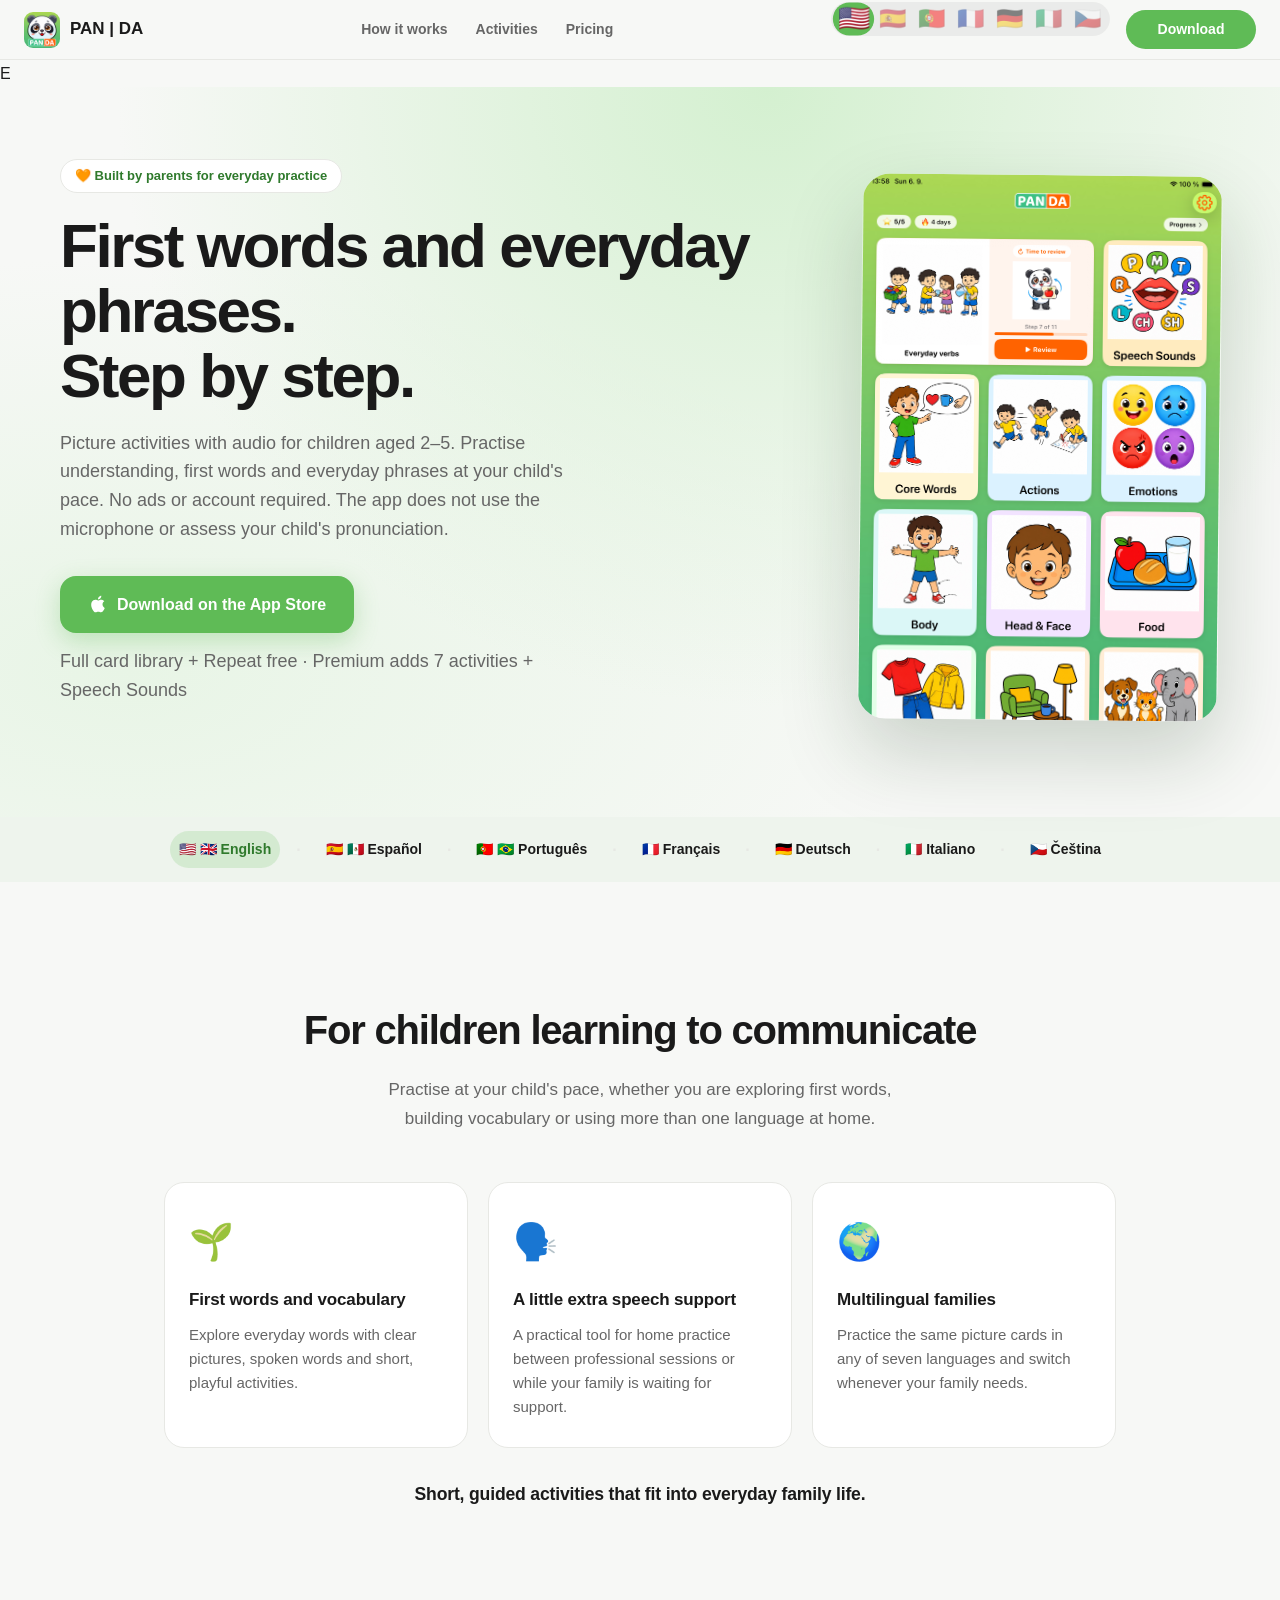
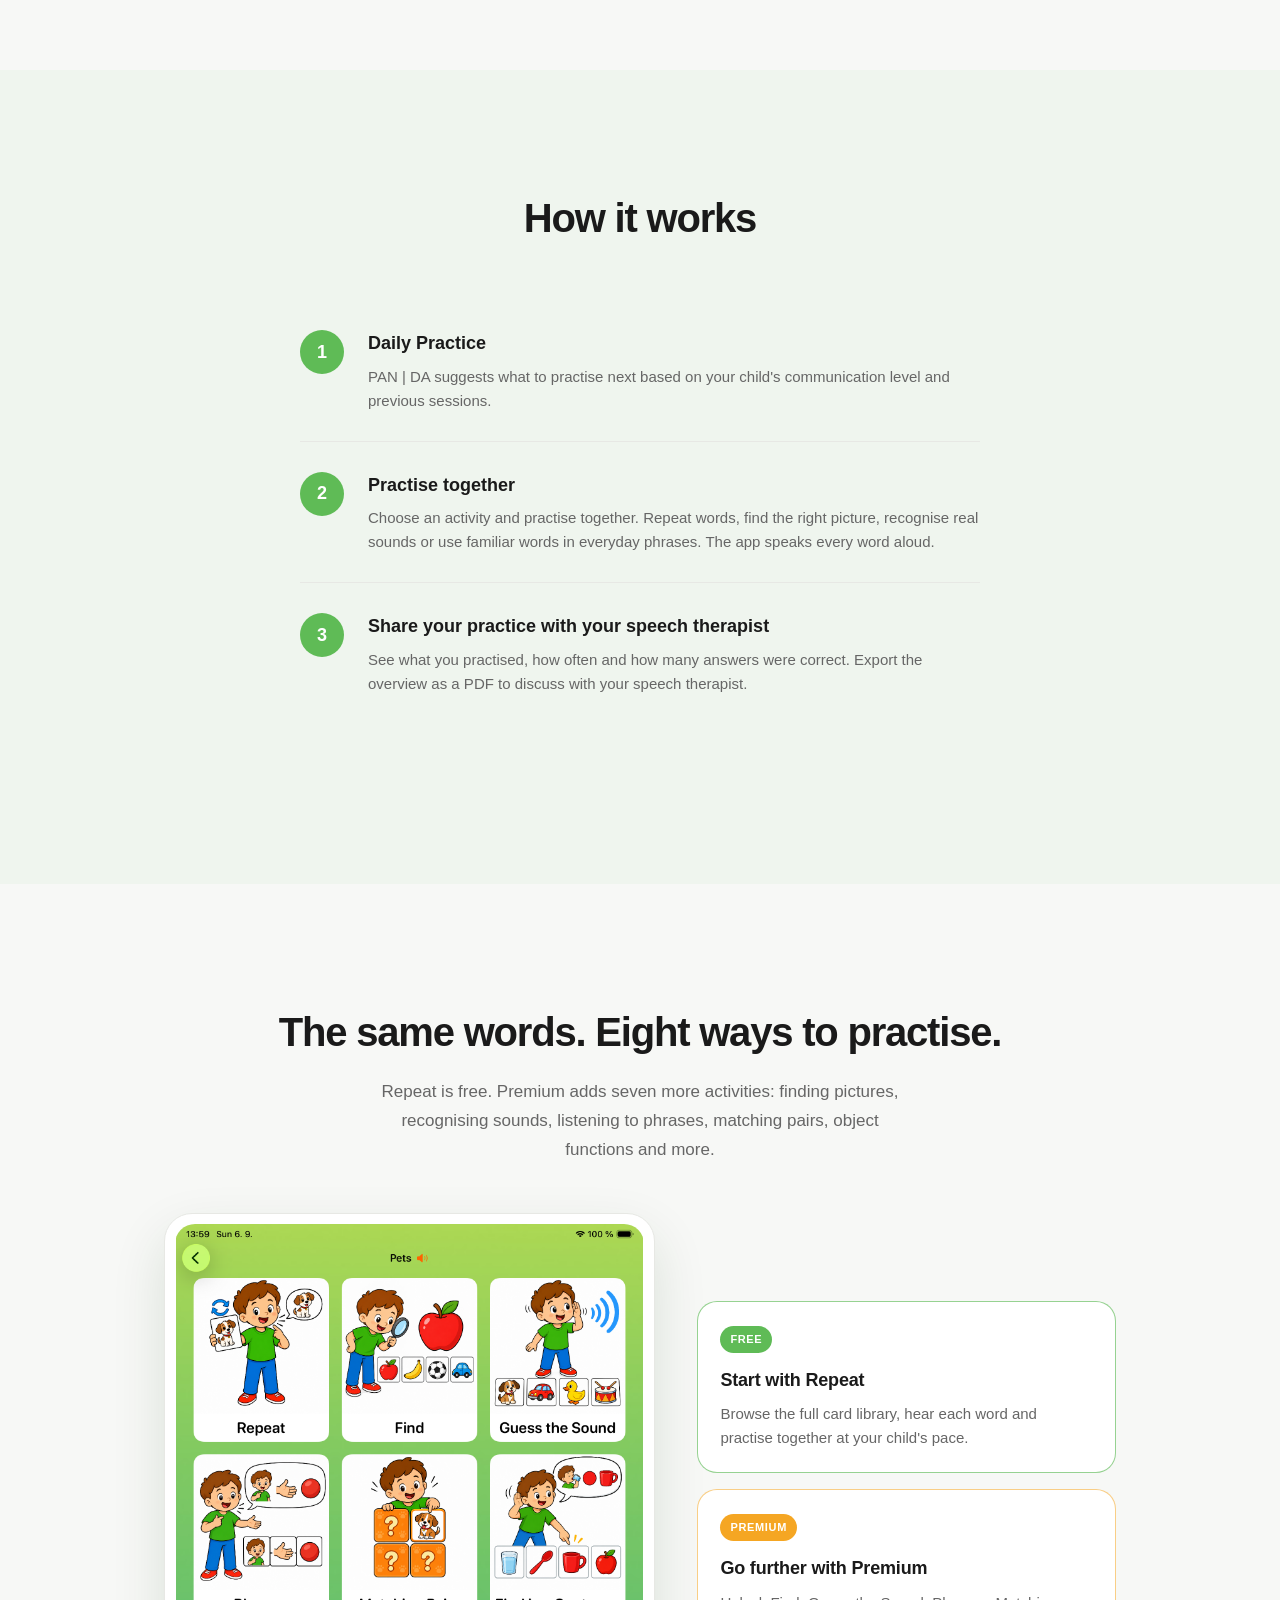
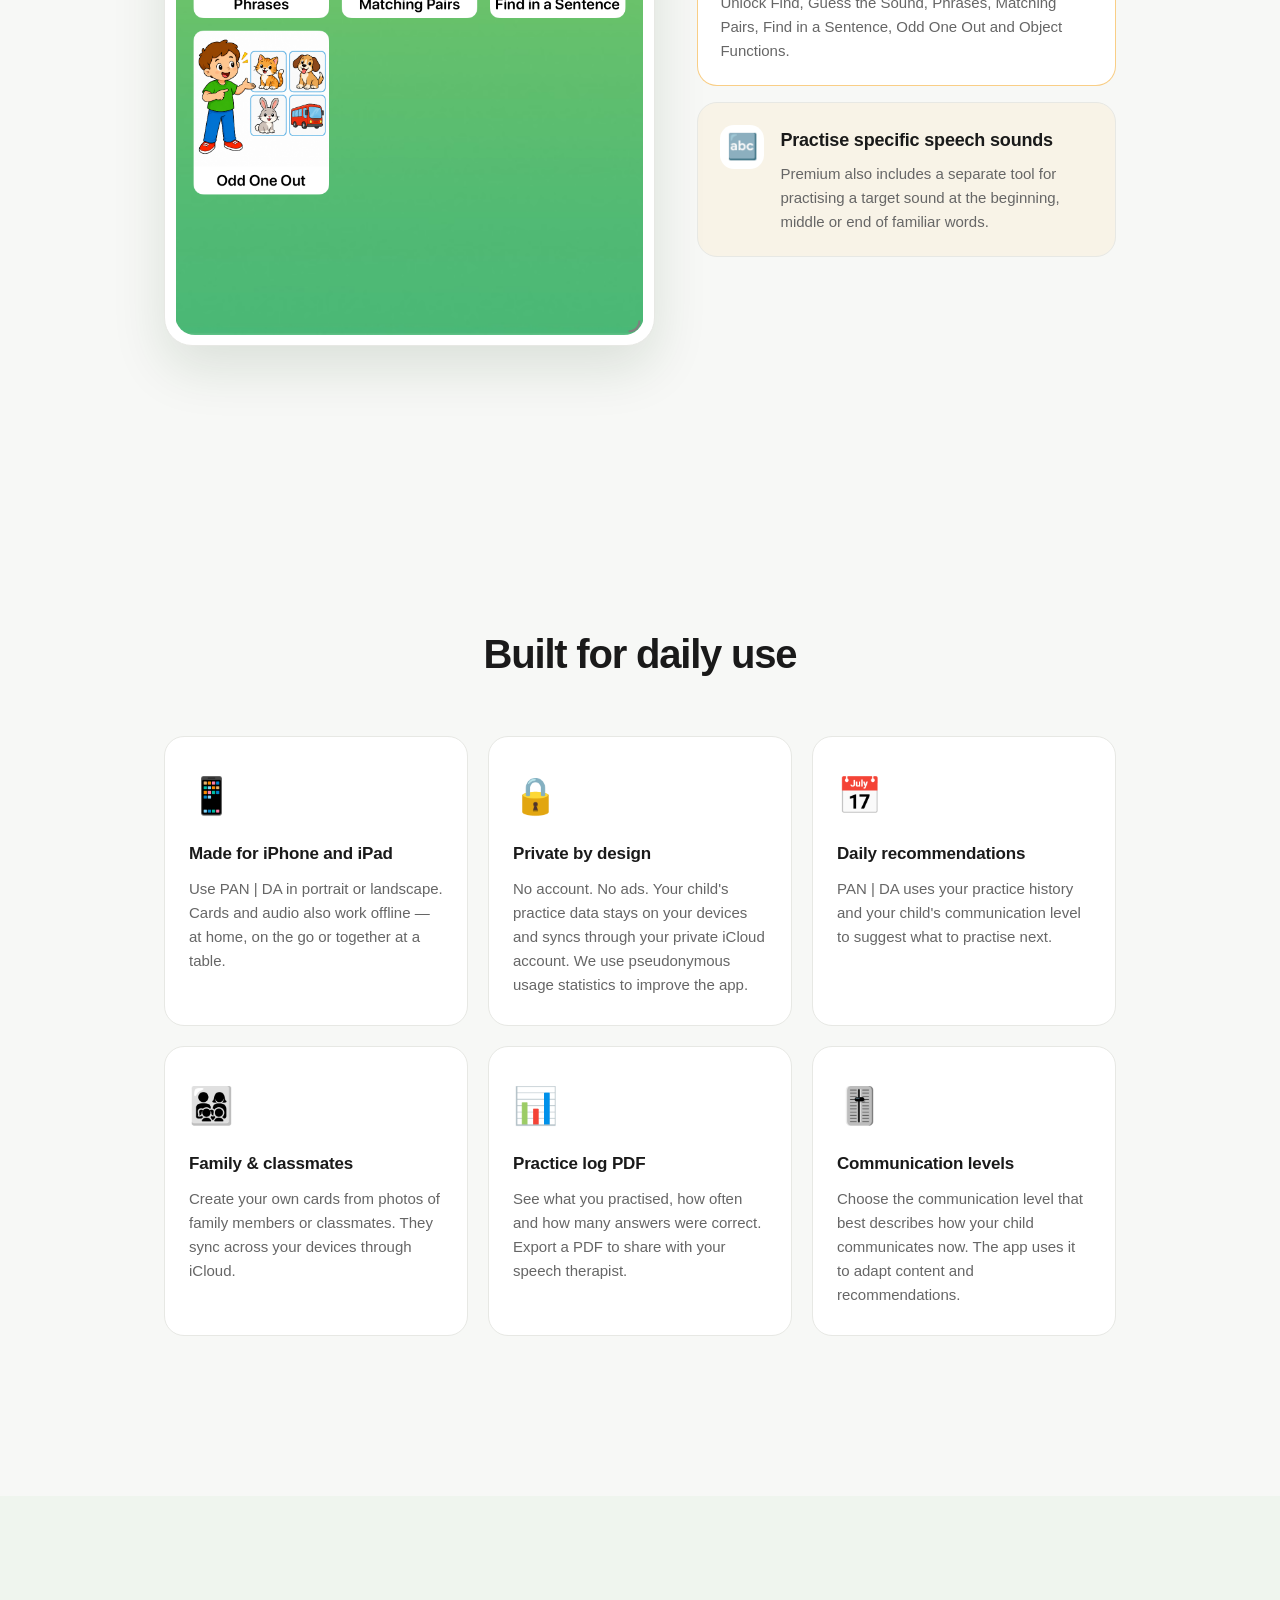
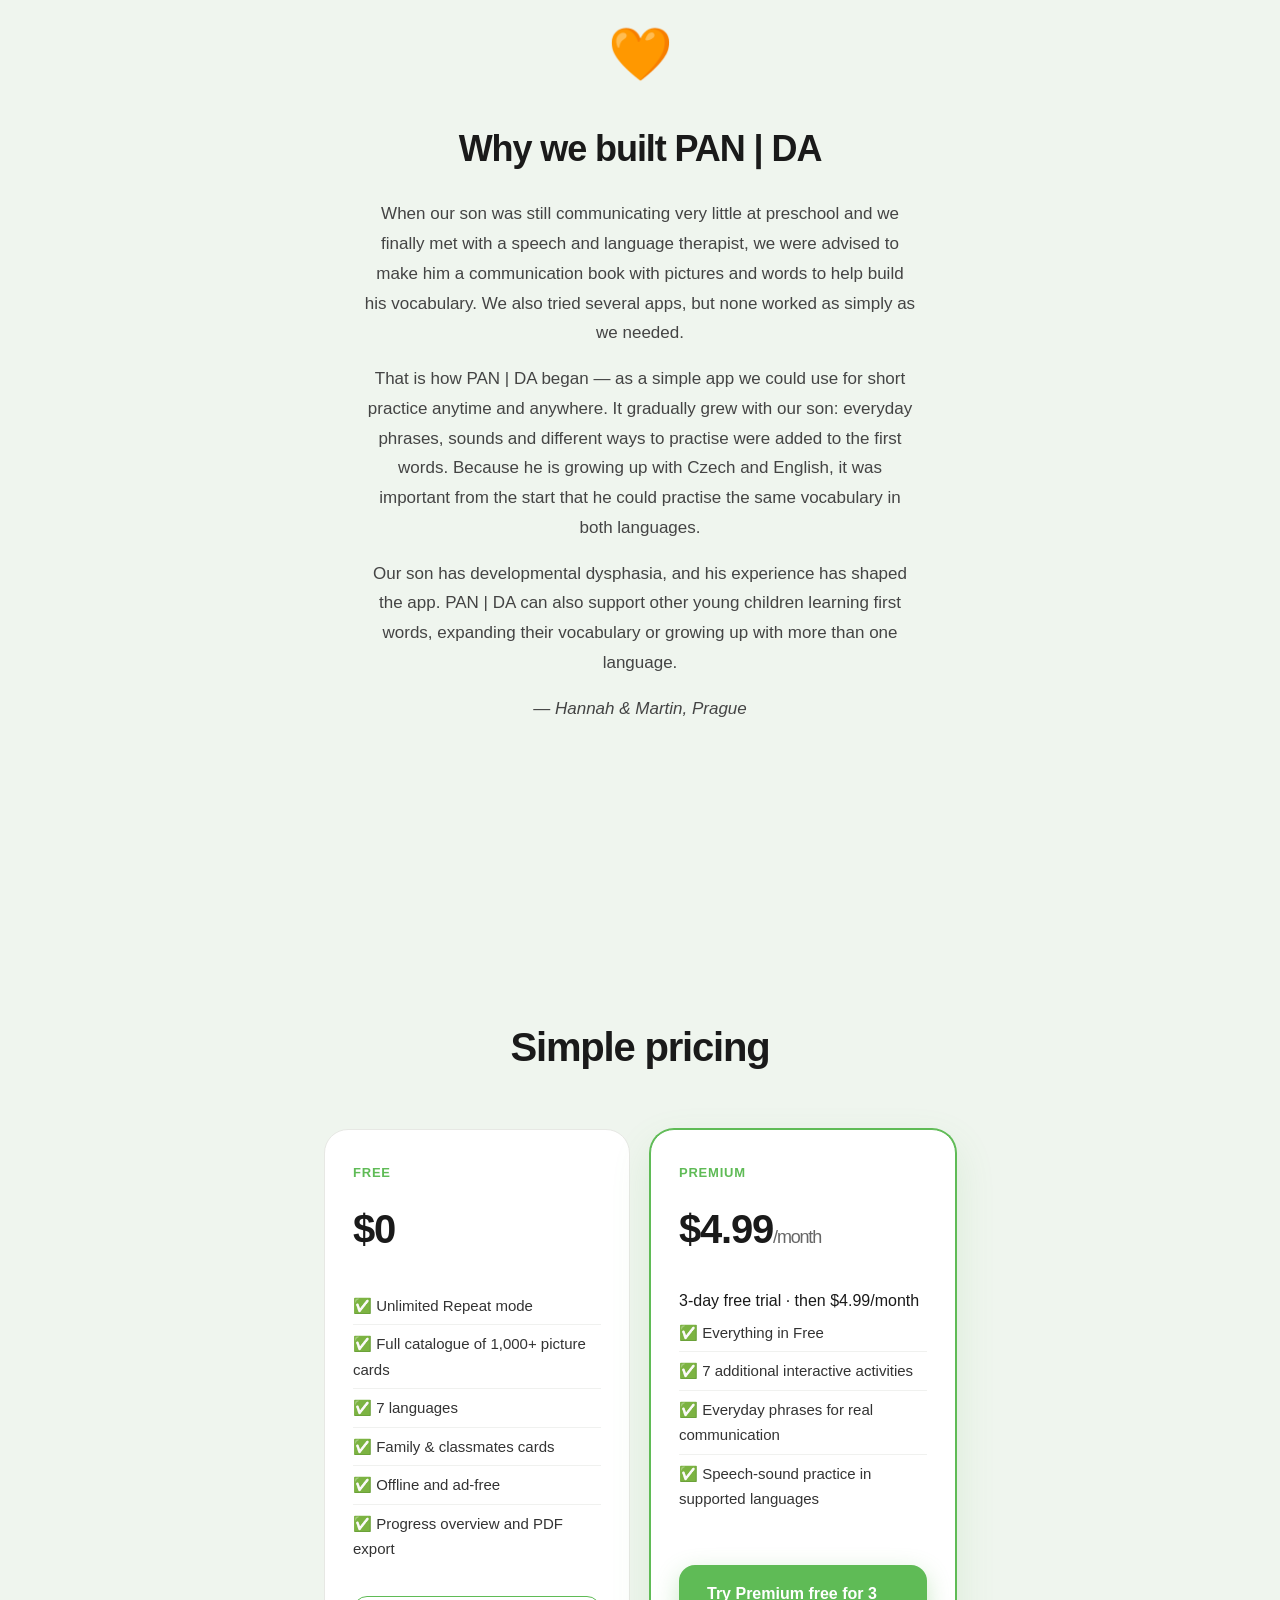
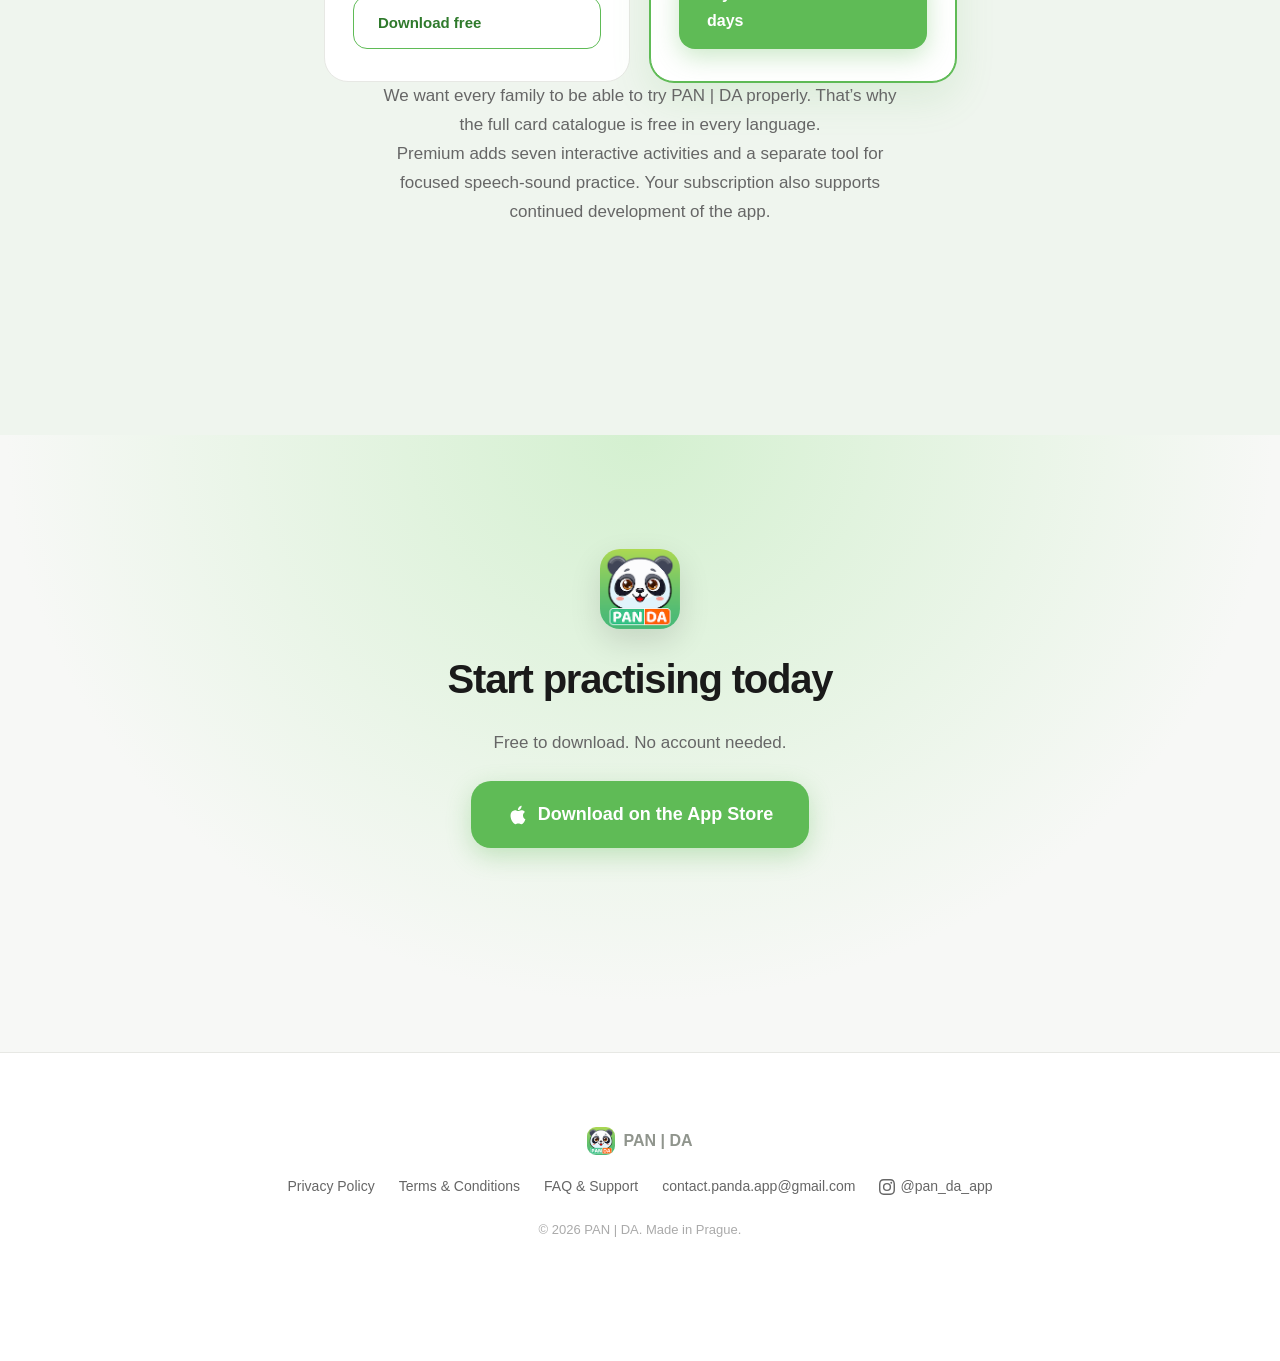
==== commit ab6e34f7: "Add files via upload" ====
--- a/index.html
+++ b/index.html
@@ -24,9 +24,9 @@
   </nav>
   <div class="nav-right">
     <div class="language-switch" id="lang-switch"></div>
-    <a class="nav-cta" id="nav-download" href="https://apps.apple.com/app/id6761809094">Download</a>
+    <a class="nav-cta" id="nav-download" href="https://apps.apple.com/app/apple-store/id6761809094?pt=128754668&ct=website&mt=8">Download</a>
   </div>
-</header>
+</header>E
 
 <!-- ── HERO ── -->
 <section class="hero">
@@ -35,11 +35,11 @@
       <div class="hero-badge" id="hero-badge">🧡 Built by parents for everyday practice</div>
       <h1 id="hero-h1">First words and everyday phrases.<br>Step by step.</h1>
       <p id="hero-sub">A calm, truly multilingual app for children aged 2–5. It builds understanding and guides them from first words to useful everyday phrases — with no ads, account, microphone or pronunciation scoring.</p>
-      <a class="btn-primary" id="hero-cta" href="https://apps.apple.com/app/id6761809094">
+      <a class="btn-primary" id="hero-cta" href="https://apps.apple.com/app/apple-store/id6761809094?pt=128754668&ct=website&mt=8">
         <svg width="20" height="20" viewBox="0 0 24 24" fill="currentColor"><path d="M18.71 19.5c-.83 1.24-1.71 2.45-3.05 2.47-1.34.03-1.77-.79-3.29-.79-1.53 0-2 .77-3.27.82-1.31.05-2.3-1.32-3.14-2.53C4.25 17 2.94 12.45 4.7 9.39c.87-1.52 2.43-2.48 4.12-2.51 1.28-.02 2.5.87 3.29.87.78 0 2.26-1.07 3.8-.91.65.03 2.47.26 3.64 1.98-.09.06-2.17 1.28-2.15 3.81.03 3.02 2.65 4.03 2.68 4.04-.03.07-.42 1.44-1.38 2.83M13 3.5c.73-.83 1.94-1.46 2.94-1.5.13 1.17-.34 2.35-1.04 3.19-.69.85-1.83 1.51-2.95 1.42-.15-1.15.41-2.35 1.05-3.11z"/></svg>
         <span id="hero-cta-text">Download on the App Store</span>
       </a>
-      <p class="hero-free" id="hero-free">Full card library + Repeat free · Premium adds 6 activities + Speech Sounds</p>
+      <p class="hero-free" id="hero-free">Full card library + Repeat free · Premium adds 7 activities + Speech Sounds</p>
     </div>
     <div class="hero-visual">
       <div class="ipad-showcase">
@@ -52,10 +52,6 @@
 <!-- ── LANG FLAGS STRIP ── -->
 <div class="lang-strip" id="lang-strip" aria-label="Language selector">
   <button type="button" class="lang-strip-item" data-lang="en">🇺🇸 🇬🇧 English</button>
-  <span class="lang-strip-dot" aria-hidden="true">·</span>
-  <button type="button" class="lang-strip-item" data-lang="cs">🇨🇿 Čeština</button>
-  <span class="lang-strip-dot" aria-hidden="true">·</span>
-  <button type="button" class="lang-strip-item" data-lang="de">🇩🇪 Deutsch</button>
   <span class="lang-strip-dot" aria-hidden="true">·</span>
   <button type="button" class="lang-strip-item" data-lang="es">🇪🇸 🇲🇽 Español</button>
   <span class="lang-strip-dot" aria-hidden="true">·</span>
@@ -63,7 +59,12 @@
   <span class="lang-strip-dot" aria-hidden="true">·</span>
   <button type="button" class="lang-strip-item" data-lang="fr">🇫🇷 Français</button>
   <span class="lang-strip-dot" aria-hidden="true">·</span>
+  <button type="button" class="lang-strip-item" data-lang="de">🇩🇪 Deutsch</button>
+  <span class="lang-strip-dot" aria-hidden="true">·</span>
   <button type="button" class="lang-strip-item" data-lang="it">🇮🇹 Italiano</button>
+  <span class="lang-strip-dot" aria-hidden="true">·</span>
+  <button type="button" class="lang-strip-item" data-lang="cs">🇨🇿 Čeština</button>
+
 </div>
 
 <!-- ── FOR WHOM ── -->
@@ -84,7 +85,7 @@
       </div>
       <div class="feature-card">
         <div class="feature-icon">🌍</div>
-        <h3 id="fw3-title">Bilingual and multilingual families</h3>
+        <h3 id="fw3-title">Multilingual families</h3>
         <p id="fw3-body">Practice the same picture cards in any of seven languages and switch whenever your family needs.</p>
       </div>
     </div>
@@ -125,8 +126,8 @@
 <!-- ── TRAINING MODES ── -->
 <section class="section" id="sec-modes">
   <div class="container">
-    <h2 class="section-title" id="modes-title">The same words. Seven ways to practise.</h2>
-    <p class="section-sub" id="modes-sub">Repeat is free. Premium adds six more activities: finding pictures, recognising sounds, listening to phrases, matching pairs and more.</p>
+    <h2 class="section-title" id="modes-title">The same words. Eight ways to practise.</h2>
+    <p class="section-sub" id="modes-sub">Repeat is free. Premium adds seven more activities: finding pictures, recognising sounds, listening to phrases, matching pairs, object functions and more.</p>
 
     <div class="modes-showcase-grid">
       <div class="modes-image-card">
@@ -143,7 +144,7 @@
         <div class="tier-summary tier-summary-premium">
           <div class="tier-pill tier-pill-premium" id="mode-premium-label">PREMIUM</div>
           <h3 id="modes-premium-title">Go further with Premium</h3>
-          <p id="modes-premium-body">Unlock Find, Guess the Sound, Phrases, Matching Pairs, Find in a Sentence and Odd One Out.</p>
+          <p id="modes-premium-body">Unlock Find, Guess the Sound, Phrases, Matching Pairs, Find in a Sentence, Odd One Out and Object Functions.</p>
         </div>
 
         <div class="speech-callout">
@@ -171,7 +172,7 @@
       <div class="feature-card">
         <div class="feature-icon">🔒</div>
         <h3 id="feat2-title">Private by design</h3>
-        <p id="feat2-body">No account. No ads. Your child's practice data stays on your devices and syncs through your private iCloud account. We use anonymous usage analytics to improve the app.</p>
+        <p id="feat2-body">No account. No ads. Your child's practice data stays on your devices and syncs through your private iCloud account. We use pseudonymous usage statistics to improve the app.</p>
       </div>
       <div class="feature-card">
         <div class="feature-icon">📅</div>
@@ -225,7 +226,7 @@
           <li id="pf5">✅ Offline and ad-free</li>
           <li id="pf6">✅ Progress overview and PDF export</li>
         </ul>
-        <a class="btn-secondary" id="price-free-cta" href="https://apps.apple.com/app/id6761809094">Download free</a>
+        <a class="btn-secondary" id="price-free-cta" href="https://apps.apple.com/app/apple-store/id6761809094?pt=128754668&ct=website&mt=8">Download free</a>
       </div>
       <div class="pricing-card pricing-card-featured">
         <div class="pricing-label" id="price-premium-label">Premium</div>
@@ -235,16 +236,16 @@
         <p class="pricing-trial" id="price-trial">3-day free trial · then $4.99/month</p>
         <ul class="pricing-list">
           <li id="pp1">✅ Everything in Free</li>
-          <li id="pp2">✅ 6 additional interactive activities</li>
+          <li id="pp2">✅ 7 additional interactive activities</li>
           <li id="pp3">✅ Everyday phrases for real communication</li>
           <li id="pp5">✅ Speech-sound practice in supported languages</li>
         </ul>
-        <a class="btn-primary" id="price-premium-cta" href="https://apps.apple.com/app/id6761809094">Try Premium free for 3 days</a>
+        <a class="btn-primary" id="price-premium-cta" href="https://apps.apple.com/app/apple-store/id6761809094?pt=128754668&ct=website&mt=8">Try Premium free for 3 days</a>
       </div>
     </div>
     <div class="section-sub pricing-explanation">
       <p id="pricing-note1">We want every family to be able to try PAN | DA properly. That’s why the full card catalogue is free in every language.</p>
-      <p id="pricing-note2">Premium adds six interactive activities and a separate tool for focused speech-sound practice. Your subscription also supports continued development of the app.</p>
+      <p id="pricing-note2">Premium adds seven interactive activities and a separate tool for focused speech-sound practice. Your subscription also supports continued development of the app.</p>
     </div>
   </div>
 </section>
@@ -255,7 +256,7 @@
     <img src="pan_da.png" alt="PAN | DA" width="80" height="80" class="cta-icon" />
     <h2 id="cta-title">Start practicing today</h2>
     <p id="cta-sub">Free to download. No account needed.</p>
-    <a class="btn-primary btn-large" id="cta-btn" href="https://apps.apple.com/app/id6761809094">
+    <a class="btn-primary btn-large" id="cta-btn" href="https://apps.apple.com/app/apple-store/id6761809094?pt=128754668&ct=website&mt=8">
       <svg width="22" height="22" viewBox="0 0 24 24" fill="currentColor"><path d="M18.71 19.5c-.83 1.24-1.71 2.45-3.05 2.47-1.34.03-1.77-.79-3.29-.79-1.53 0-2 .77-3.27.82-1.31.05-2.3-1.32-3.14-2.53C4.25 17 2.94 12.45 4.7 9.39c.87-1.52 2.43-2.48 4.12-2.51 1.28-.02 2.5.87 3.29.87.78 0 2.26-1.07 3.8-.91.65.03 2.47.26 3.64 1.98-.09.06-2.17 1.28-2.15 3.81.03 3.02 2.65 4.03 2.68 4.04-.03.07-.42 1.44-1.38 2.83M13 3.5c.73-.83 1.94-1.46 2.94-1.5.13 1.17-.34 2.35-1.04 3.19-.69.85-1.83 1.51-2.95 1.42-.15-1.15.41-2.35 1.05-3.11z"/></svg>
       <span id="cta-btn-text">Download on the App Store</span>
     </a>
@@ -292,7 +293,7 @@
     "feat-title": "Navrženo pro každodenní použití",
     "feat1-body": "Používejte PAN | DA na výšku i na šířku. Kartičky a zvuky fungují také offline — doma, na cestách i společně u stolu.",
     "feat1-title": "Pro iPhone i iPad",
-    "feat2-body": "Bez registrace. Bez reklam. Data vašeho dítěte jsou uložena na vašich zařízeních a synchronizují se přes váš soukromý iCloud účet. K vylepšování aplikace používáme anonymní analytiku.",
+    "feat2-body": "Bez registrace. Bez reklam. Data vašeho dítěte jsou uložena na vašich zařízeních a synchronizují se přes váš soukromý iCloud účet. K vylepšování aplikace používáme pseudonymní statistiky používání.",
     "feat2-title": "Navrženo s důrazem na soukromí",
     "feat3-body": "PAN | DA využívá historii procvičování a komunikační úroveň dítěte k tomu, aby navrhla, čemu se věnovat dál.",
     "feat3-title": "Denní doporučení",
@@ -314,42 +315,23 @@
     "fw2-body": "Praktická pomůcka pro domácí procvičování mezi návštěvami odborníka nebo během čekání na další podporu.",
     "fw2-title": "Trocha podpory navíc",
     "fw3-body": "Procvičujte stejné obrázkové karty v kterémkoli ze sedmi jazyků a přepínejte podle potřeb vaší rodiny.",
-    "fw3-title": "Dvojjazyčné a vícejazyčné rodiny",
+    "fw3-title": "Vícejazyčné rodiny",
     "hero-badge": "🧡 Vytvořeno rodiči pro každodenní procvičování",
     "hero-cta-text": "Stáhnout v App Storu",
-    "hero-free": "Celý katalog + Opakuj zdarma · Premium přidává 6 aktivit + procvičování hlásek",
+    "hero-free": "Celý katalog + Opakuj zdarma · Premium přidává 7 aktivit + procvičování hlásek",
     "hero-h1": "První slova a každodenní fráze.<br>Krok za krokem.",
     "hero-image-alt": "Domovská obrazovka PAN | DA na iPadu",
     "hero-sub": "Obrázkové aktivity se zvukem pro děti od 2 do 5 let. Pomáhají procvičovat porozumění, první slova a každodenní fráze vlastním tempem dítěte. Bez reklam a nutnosti vytvářet účet. Aplikace nepoužívá mikrofon ani nehodnotí výslovnost dítěte.",
     "how-title": "Jak to funguje",
-    "langs-note": "Angličtina je k dispozici v americké i britské variantě.",
-    "langs-sub": "Procvičujte více než 1 000 obrázkových karet v libovolném jazyce. Ideální pro dvojjazyčné děti nebo rodiny žijící v zahraničí.",
-    "langs-title": "7 jazyků, jedna aplikace",
     "mode-free-label": "ZDARMA",
     "mode-premium-label": "PREMIUM",
-    "mode1-body": "Přejíždějte kartami. Každé slovo je vysloveno nahlas. Klepněte na slabiky pro procvičení výslovnosti krok po kroku.",
-    "mode1-title": "Opakuj",
-    "mode2-body": "Poslechněte si slovo a vyberte správný obrázek. Procvičuje poslech a porozumění.",
-    "mode2-title": "Najdi",
-    "mode3-body": "Poznávejte zvířata podle jejich skutečného zvuku — ne podle slova. Funguje s 60+ nahrávkami.",
-    "mode3-title": "Poznej zvuk",
-    "mode4-body": "Procvičujte známá slova v krátkých, praktických větách z každodenního života.",
-    "mode4-title": "Fráze",
-    "mode5-body": "Klasická paměťová hra. Otočte karty, najděte páry, slyšte slova při každém úspěšném párování.",
-    "mode5-title": "Pexeso",
-    "mode6-body": "Poslechněte krátkou větu a najděte odpovídající slovo nebo obrázek. Pomáhá dětem rozpoznávat známá slova ve větách.",
-    "mode6-title": "Najdi podle věty",
-    "mode7-body": "Najděte obrázek, který tam nepatří, a procvičte kategorizaci. Obtížnost se přizpůsobuje úrovni dítěte.",
-    "mode7-title": "Co sem nepatří?",
-    "mode8-body": "Procvičujte konkrétní hlásku ve známých slovech — na začátku, uprostřed nebo na konci. Strukturováno podle pozice hlásky v podporovaných jazycích.",
-    "mode8-title": "Hlásky",
     "modes-free-body": "Procházejte celý katalog kartiček, poslouchejte slova a procvičujte společně tempem dítěte.",
     "modes-free-title": "Začněte s režimem Opakuj",
     "modes-image-alt": "Výběr aktivit PAN | DA na iPadu",
-    "modes-premium-body": "Odemkněte Najdi, Poznej zvuk, Fráze, Pexeso, Najdi podle věty a Co sem nepatří.",
+    "modes-premium-body": "Odemkněte Najdi, Poznej zvuk, Fráze, Pexeso, Najdi podle věty, Co sem nepatří? a K čemu to je?.",
     "modes-premium-title": "S Premium pokračujte dál",
-    "modes-sub": "Režim Opakuj je zdarma. Premium přidává dalších šest aktivit, ve kterých dítě hledá obrázky, poznává zvuky, poslouchá fráze nebo hraje pexeso.",
-    "modes-title": "Jedna slovní zásoba. Sedm způsobů procvičování.",
+    "modes-sub": "Režim Opakuj je zdarma. Premium přidává dalších sedm aktivit: hledání obrázků, poznávání zvuků, fráze, pexeso, funkce předmětů a další.",
+    "modes-title": "Jedna slovní zásoba. Osm způsobů procvičování.",
     "nav-activities": "Aktivity",
     "nav-download": "Stáhnout",
     "nav-how": "Jak to funguje",
@@ -362,7 +344,7 @@
     "pf5": "✅ Offline a bez reklam",
     "pf6": "✅ Přehled pokroku a export do PDF",
     "pp1": "✅ Vše ze základní verze",
-    "pp2": "✅ 6 dalších interaktivních aktivit",
+    "pp2": "✅ 7 dalších interaktivních aktivit",
     "pp3": "✅ Každodenní fráze pro praktickou komunikaci",
     "pp5": "✅ Procvičování hlásek v podporovaných jazycích",
     "price-amount": "99 Kč",
@@ -373,42 +355,8 @@
     "price-premium-label": "Premium",
     "price-trial": "3 dny zdarma · poté 99 Kč/měsíc",
     "pricing-note1": "Chceme, aby si každá rodina mohla PAN | DA smysluplně vyzkoušet. Proto je celý katalog kartiček dostupný zdarma, a to ve všech jazycích.",
-    "pricing-note2": "Premium přidává šest interaktivních aktivit a samostatný nástroj pro cílené procvičování hlásek. Předplatným zároveň podporujete další vývoj aplikace.",
+    "pricing-note2": "Premium přidává sedm interaktivních aktivit a samostatný nástroj pro cílené procvičování hlásek. Předplatným zároveň podporujete další vývoj aplikace.",
     "pricing-title": "Jednoduché ceny",
-    "r10-1": "✅ 650 karet ve 25 kategoriích",
-    "r10-2": "✅ 5 tréninkových módů",
-    "r10-3": "✅ Text-to-speech v šesti jazycích",
-    "r10-4": "✅ Chytrá denní doporučení",
-    "r10-5": "✅ Vlastní karty — Rodina a spolužáci",
-    "r10-6": "✅ Záznamy o procvičování (PDF)",
-    "r10-7": "✅ Slabikování v Opakování",
-    "r10-8": "✅ Nastavení komunikační úrovně",
-    "r10-9": "✅ Offline, synchronizace přes iCloud",
-    "r11-1": "✅ 729 karet ve 30 kategoriích — rozšířená slovní zásoba",
-    "r11-2": "✅ Bilingvní procvičování — stejná slova ve dvou jazycích za sebou",
-    "r11-3": "✅ Filtrování slovní zásoby podle komunikační úrovně",
-    "r11-4": "✅ Najdi podle věty — poslechněte si vyslovenou větu, vyberte odpovídající obrázek",
-    "r11-5": "✅ Co sem nepatří? — procvičuje kategorizaci",
-    "r11-6": "✅ Učební cesta — postupné procvičování kategorií",
-    "r12-0": "✅ 850 obrázkových karet ve 30 kategoriích",
-    "r12-1": "✅ Britská slovní zásoba a výslovnost (en-GB)",
-    "r12-2": "✅ Více skutečných zvuků zvířat",
-    "r12-3": "✅ Opravené a vylepšené texty kartiček a překlady",
-    "r12-4": "✅ Opravy chyb a další vylepšení",
-    "r13-1": "✅ Procvičování hlásek s využitím stávajícího katalogu obrázkových karet",
-    "r13-2": "✅ Procvičování hlásek ve slovech i přirozených větách",
-    "r13-3": "✅ Hlásky na začátku, uprostřed a na konci slov",
-    "r13-4": "✅ Podpora všech 9 jazykových variant",
-    "r13-5": "✅ Rozšířený katalog s více než 1000+ obrázkovými kartami",
-    "r14-1": "🔜 K čemu to je? — nový mód: funkce předmětů",
-    "r14-2": "🔜 Vylepšení procvičování hlásek",
-    "r14-3": "🔜 Katalog přes 1 000 obrázkových karet",
-    "rf1": "💡 Profily dětí",
-    "rf2": "💡 Více jazyků",
-    "rf3": "💡 Android",
-    "rf4": "💡 Funkce pro logopedy",
-    "roadmap-sub": "Aktivně vyvíjíme. Nové funkce přichází pravidelně.",
-    "roadmap-title": "Plán vývoje",
     "speech-body": "Premium navíc obsahuje samostatný nástroj pro procvičování vybrané hlásky na začátku, uprostřed nebo na konci známých slov.",
     "speech-title": "Cílené procvičování hlásek",
     "step1-body": "PAN | DA navrhne, co procvičovat dál, podle komunikační úrovně dítěte a předchozích sezení.",
@@ -420,13 +368,7 @@
     "story-body": "Když náš syn ve školce ještě málo komunikoval a my jsme se konečně dostali k logopedovi, doporučil nám vytvořit komunikační sešit s obrázky a slovy, který by mu pomáhal rozšiřovat slovní zásobu. Vyzkoušeli jsme také několik aplikací, ale žádná nefungovala tak jednoduše, jak jsme potřebovali.",
     "story-body2": "Tak vznikla PAN | DA — jednoduchá aplikace pro krátké procvičování kdykoliv a kdekoliv. Postupně rostla spolu s naším synem: k prvním slovům přibyly každodenní fráze, zvuky a různé způsoby procvičování. Protože vyrůstá s češtinou i angličtinou, bylo pro nás od začátku důležité, aby mohl stejnou slovní zásobu procvičovat v obou jazycích.",
     "story-body3": "Náš syn má vývojovou dysfázii a právě jeho zkušenost výrazně ovlivnila podobu aplikace. PAN | DA však může podpořit také další malé děti, které si osvojují první slova, rozšiřují slovní zásobu nebo vyrůstají ve více jazycích.",
-    "story-title": "Proč jsme vytvořili PAN | DA",
-    "tag-10": "Verze 1.0 — Vydáno",
-    "tag-11": "Verze 1.1 — Vydáno",
-    "tag-12": "Verze 1.2 — Vydáno",
-    "tag-13": "Verze 1.3 — Vydáno",
-    "tag-14": "Verze 1.4 — Ve vývoji",
-    "tag-future": "Budoucnost"
+    "story-title": "Proč jsme vytvořili PAN | DA"
   },
   "de": {
     "cta-btn-text": "Im App Store laden",
@@ -435,7 +377,7 @@
     "feat-title": "Für den täglichen Gebrauch",
     "feat1-body": "Nutze PAN | DA im Hoch- oder Querformat. Karten und Audio funktionieren auch offline — zu Hause, unterwegs oder gemeinsam am Tisch.",
     "feat1-title": "Für iPhone und iPad",
-    "feat2-body": "Kein Konto. Keine Werbung. Die Daten deines Kindes werden auf deinen Geräten gespeichert und über deinen privaten iCloud-Account synchronisiert. Wir verwenden anonyme Nutzungsanalysen zur Verbesserung der App.",
+    "feat2-body": "Kein Konto. Keine Werbung. Die Daten deines Kindes werden auf deinen Geräten gespeichert und über deinen privaten iCloud-Account synchronisiert. Wir verwenden pseudonyme Nutzungsstatistiken, um die App zu verbessern.",
     "feat2-title": "Datenschutz mitgedacht",
     "feat3-body": "PAN | DA nutzt den bisherigen Übungsverlauf und die Kommunikationsstufe deines Kindes, um weitere Übungen vorzuschlagen.",
     "feat3-title": "Tägliche Empfehlungen",
@@ -457,37 +399,23 @@
     "fw2-body": "Eine Hilfe zum Üben zu Hause zwischen logopädischen Terminen oder während ihr auf Unterstützung wartet.",
     "fw2-title": "Ein bisschen mehr Sprachunterstützung",
     "fw3-body": "Übt dieselben Bildkarten in einer von sieben Sprachen und wechselt nach Bedarf.",
-    "fw3-title": "Zwei- und mehrsprachige Familien",
+    "fw3-title": "Mehrsprachige Familien",
     "hero-badge": "🧡 Von Eltern für den Alltag entwickelt",
     "hero-cta-text": "Im App Store laden",
-    "hero-free": "Gesamter Kartenkatalog + Wiederholen kostenlos · Premium: 6 weitere Aktivitäten + Lautübungen",
+    "hero-free": "Gesamter Kartenkatalog + Wiederholen kostenlos · Premium: 7 weitere Aktivitäten + Lautübungen",
     "hero-h1": "Erste Wörter und Alltagssätze.<br>Schritt für Schritt.",
     "hero-image-alt": "PAN | DA Startbildschirm auf dem iPad",
     "hero-sub": "Bildgestützte Aktivitäten mit Sprachausgabe für Kinder von 2 bis 5 Jahren. Übt Sprachverständnis, erste Wörter und Alltagssätze im Tempo deines Kindes. Ohne Werbung und ohne Benutzerkonto. Die App verwendet kein Mikrofon und bewertet die Aussprache deines Kindes nicht.",
     "how-title": "So funktioniert es",
-    "langs-note": "Englisch ist in US- und UK-Variante verfügbar.",
-    "langs-sub": "Übe mehr als 1 000 Bildkarten in jeder Sprache. Perfekt für zweisprachige Kinder.",
-    "langs-title": "7 Sprachen, eine App",
     "mode-free-label": "KOSTENLOS",
     "mode-premium-label": "PREMIUM",
-    "mode1-title": "Wiederholen",
-    "mode2-title": "Finden",
-    "mode3-title": "Geräusch erkennen",
-    "mode4-title": "Sätze",
-    "mode5-title": "Paare finden",
-    "mode6-body": "Höre einen kurzen Satz und finde das passende Wort oder Bild. Hilft Kindern, bekannte Wörter in zusammenhängender Sprache zu erkennen.",
-    "mode6-title": "Im Satz finden",
-    "mode7-body": "Welches Bild passt nicht? Fördert Kategorisierung und logisches Denken. Schwierigkeit passt sich dem Kind an.",
-    "mode7-title": "Was passt nicht?",
-    "mode8-body": "Übe einen bestimmten Laut in vertrauten Wörtern — am Anfang, in der Mitte oder am Ende. Strukturiert nach Lautposition in unterstützten Sprachen.",
-    "mode8-title": "Laute üben",
     "modes-free-body": "Den gesamten Kartenkatalog ansehen, jedes Wort anhören und gemeinsam im Tempo des Kindes üben.",
     "modes-free-title": "Mit Wiederholen starten",
     "modes-image-alt": "PAN | DA Aktivitätsauswahl auf dem iPad",
-    "modes-premium-body": "Finden, Geräusch erkennen, Sätze, Paare finden, Im Satz finden und Was passt nicht? freischalten.",
+    "modes-premium-body": "Finden, Geräusch erkennen, Sätze, Paare finden, Im Satz finden, Was passt nicht? und Wofür ist das? freischalten.",
     "modes-premium-title": "Mit Premium weitergehen",
-    "modes-sub": "Wiederholen ist kostenlos. Premium ergänzt sechs Aktivitäten: Bilder finden, Geräusche erkennen, Sätze anhören, Kartenpaare suchen und weitere Übungen.",
-    "modes-title": "Dieselben Wörter. Sieben Möglichkeiten zum Üben.",
+    "modes-sub": "Wiederholen ist kostenlos. Premium ergänzt sieben weitere Aktivitäten: Bilder finden, Geräusche erkennen, Sätze anhören, Kartenpaare suchen, Objektfunktionen und mehr.",
+    "modes-title": "Dieselben Wörter. Acht Möglichkeiten zum Üben.",
     "nav-activities": "Aktivitäten",
     "nav-download": "Herunterladen",
     "nav-how": "So funktioniert es",
@@ -500,7 +428,7 @@
     "pf5": "✅ Offline und werbefrei",
     "pf6": "✅ Fortschrittsübersicht und PDF-Export",
     "pp1": "✅ Alles aus der kostenlosen Version",
-    "pp2": "✅ 6 zusätzliche interaktive Aktivitäten",
+    "pp2": "✅ 7 zusätzliche interaktive Aktivitäten",
     "pp3": "✅ Alltagssätze für praktische Kommunikation",
     "pp5": "✅ Lautübungen in unterstützten Sprachen",
     "price-amount": "4,99 $",
@@ -511,42 +439,8 @@
     "price-premium-label": "Premium",
     "price-trial": "3 Tage kostenlos · danach 4,99 $/Monat",
     "pricing-note1": "Wir möchten, dass jede Familie PAN | DA in Ruhe ausprobieren kann. Deshalb ist der gesamte Kartenkatalog in allen Sprachen kostenlos verfügbar.",
-    "pricing-note2": "Premium ergänzt sechs interaktive Aktivitäten und ein separates Werkzeug für gezielte Lautübungen. Mit deinem Abo unterstützt du außerdem die Weiterentwicklung der App.",
+    "pricing-note2": "Premium ergänzt sieben interaktive Aktivitäten und ein separates Werkzeug für gezielte Lautübungen. Mit deinem Abo unterstützt du außerdem die Weiterentwicklung der App.",
     "pricing-title": "Einfache Preise",
-    "r10-1": "✅ 650 Karten in 25 Kategorien",
-    "r10-2": "✅ 5 Trainingsmodi",
-    "r10-3": "✅ Text-to-Speech in sechs Sprachen",
-    "r10-4": "✅ Tägliche intelligente Empfehlungen",
-    "r10-5": "✅ Eigene Karten — Familie & Mitschüler",
-    "r10-6": "✅ Übungsprotokoll PDF",
-    "r10-7": "✅ Silbentrennung in Wiederholen",
-    "r10-8": "✅ Kommunikationsstufen-Einstellungen",
-    "r10-9": "✅ Offline, Synchronisation über iCloud",
-    "r11-1": "✅ 729 Karten in 30 Kategorien — erweiterter Wortschatz",
-    "r11-2": "✅ Zweisprachiges Üben — dieselben Wörter in zwei Sprachen nacheinander",
-    "r11-3": "✅ Wortschatzkontrolle nach Kommunikationsphase",
-    "r11-4": "✅ Finde nach Satz — höre einen gesprochenen Satz, tippe das passende Bild",
-    "r11-5": "✅ Was gehört nicht dazu? — fördert Kategorisierung",
-    "r11-6": "✅ Lernpfad — schrittweiser Übungsplan",
-    "r12-0": "✅ 850 Bildkarten in 30 Kategorien",
-    "r12-1": "✅ Britischer Wortschatz und britische Aussprache (en-GB)",
-    "r12-2": "✅ Weitere echte Tiergeräusche",
-    "r12-3": "✅ Korrigierte und verbesserte Kartentexte und Übersetzungen",
-    "r12-4": "✅ Fehlerbehebungen und weitere Verbesserungen",
-    "r13-1": "✅ Lautübungen mit dem vorhandenen Bildkartenkatalog",
-    "r13-2": "✅ Laute in Wörtern und natürlichen Sätzen üben",
-    "r13-3": "✅ Laute am Anfang, in der Mitte und am Ende von Wörtern",
-    "r13-4": "✅ Unterstützung aller 9 Sprachvarianten",
-    "r13-5": "✅ Erweiterter Katalog mit mehr als 1000+ Bildkarten",
-    "r14-1": "🔜 Wofür ist das? — neuer Modus: Objektfunktionen",
-    "r14-2": "🔜 Verbesserungen der Lautübungen",
-    "r14-3": "🔜 Katalog mit über 1 000 Bildkarten",
-    "rf1": "💡 Kinderprofile",
-    "rf2": "💡 Mehr Sprachen",
-    "rf3": "💡 Android",
-    "rf4": "💡 Therapeuten-Funktionen",
-    "roadmap-sub": "Aktiv entwickelt. Neue Funktionen erscheinen regelmäßig.",
-    "roadmap-title": "Roadmap",
     "speech-body": "Premium enthält außerdem ein separates Werkzeug, um einen Ziellaut am Anfang, in der Mitte oder am Ende vertrauter Wörter zu üben.",
     "speech-title": "Gezielte Lautübungen",
     "step1-body": "PAN | DA schlägt anhand der Kommunikationsstufe deines Kindes und der bisherigen Übungen vor, was ihr als Nächstes üben könnt.",
@@ -558,13 +452,7 @@
     "story-body": "Als unser Sohn im Kindergarten noch sehr wenig sprach und wir endlich einen Termin bei einer Logopädin bekamen, wurde uns empfohlen, für ihn ein Kommunikationsheft mit Bildern und Wörtern anzulegen, um seinen Wortschatz aufzubauen. Wir probierten auch mehrere Apps aus, doch keine war so einfach, wie wir es brauchten.",
     "story-body2": "So entstand PAN | DA — als einfache App für kurze Übungen, jederzeit und überall. Sie wuchs nach und nach mit unserem Sohn: Zu den ersten Wörtern kamen Alltagssätze, Geräusche und verschiedene Übungsarten hinzu. Da er mit Tschechisch und Englisch aufwächst, war es uns von Anfang an wichtig, denselben Wortschatz in beiden Sprachen üben zu können.",
     "story-body3": "Unser Sohn hat eine Entwicklungsdysphasie, und seine Erfahrung hat die App entscheidend geprägt. PAN | DA kann auch andere kleine Kinder unterstützen, die erste Wörter lernen, ihren Wortschatz erweitern oder mit mehreren Sprachen aufwachsen.",
-    "story-title": "Warum wir PAN | DA entwickelt haben",
-    "tag-10": "Version 1.0 — Veröffentlicht",
-    "tag-11": "Version 1.1 — Veröffentlicht",
-    "tag-12": "Version 1.2 — Veröffentlicht",
-    "tag-13": "Version 1.3 — Veröffentlicht",
-    "tag-14": "Version 1.4 — In Entwicklung",
-    "tag-future": "Zukunft"
+    "story-title": "Warum wir PAN | DA entwickelt haben"
   },
   "en": {
     "cta-btn-text": "Download on the App Store",
@@ -573,7 +461,7 @@
     "feat-title": "Built for daily use",
     "feat1-body": "Use PAN | DA in portrait or landscape. Cards and audio also work offline — at home, on the go or together at a table.",
     "feat1-title": "Made for iPhone and iPad",
-    "feat2-body": "No account. No ads. Your child's practice data stays on your devices and syncs through your private iCloud account. We use anonymous usage analytics to improve the app.",
+    "feat2-body": "No account. No ads. Your child's practice data stays on your devices and syncs through your private iCloud account. We use pseudonymous usage statistics to improve the app.",
     "feat2-title": "Private by design",
     "feat3-body": "PAN | DA uses your practice history and your child's communication level to suggest what to practise next.",
     "feat3-title": "Daily recommendations",
@@ -595,42 +483,23 @@
     "fw2-body": "A practical tool for home practice between professional sessions or while your family is waiting for support.",
     "fw2-title": "A little extra speech support",
     "fw3-body": "Practice the same picture cards in any of seven languages and switch whenever your family needs.",
-    "fw3-title": "Bilingual and multilingual families",
+    "fw3-title": "Multilingual families",
     "hero-badge": "🧡 Built by parents for everyday practice",
     "hero-cta-text": "Download on the App Store",
-    "hero-free": "Full card library + Repeat free · Premium adds 6 activities + Speech Sounds",
+    "hero-free": "Full card library + Repeat free · Premium adds 7 activities + Speech Sounds",
     "hero-h1": "First words and everyday phrases.<br>Step by step.",
     "hero-image-alt": "PAN | DA home screen on iPad",
     "hero-sub": "Picture activities with audio for children aged 2–5. Practise understanding, first words and everyday phrases at your child's pace. No ads or account required. The app does not use the microphone or assess your child's pronunciation.",
     "how-title": "How it works",
-    "langs-note": "English available in US and UK variants.",
-    "langs-sub": "Practice 1,000+ picture cards in any language. Perfect for bilingual children or families living abroad.",
-    "langs-title": "7 languages, one app",
     "mode-free-label": "FREE",
     "mode-premium-label": "PREMIUM",
-    "mode1-body": "Swipe through flashcards. Hear every word spoken aloud. Tap syllables to practice pronunciation step by step.",
-    "mode1-title": "Repeat",
-    "mode2-body": "Hear a word and choose the matching picture. Practises listening and understanding.",
-    "mode2-title": "Find",
-    "mode3-body": "Identify animals by their real sound — not the word. Includes real recorded animal sounds.",
-    "mode3-title": "Guess the Sound",
-    "mode4-body": "Practise familiar words in short, useful everyday phrases.",
-    "mode4-title": "Phrases",
-    "mode5-body": "Classic memory matching. Flip cards, find pairs, hear words on every match.",
-    "mode5-title": "Matching Pairs",
-    "mode6-body": "Hear a short sentence and find the matching word or picture. Helps children recognise familiar words in connected speech.",
-    "mode6-title": "Find in a Sentence",
-    "mode7-body": "Find the picture that does not belong and practise categorisation. Difficulty adapts to your child's level.",
-    "mode7-title": "Odd One Out",
-    "mode8-body": "Practise a specific sound in familiar words — at the beginning, middle or end. Structured by sound position in supported languages.",
-    "mode8-title": "Speech Sounds",
     "modes-free-body": "Browse the full card library, hear each word and practise together at your child's pace.",
     "modes-free-title": "Start with Repeat",
     "modes-image-alt": "PAN | DA activity selection on iPad",
-    "modes-premium-body": "Unlock Find, Guess the Sound, Phrases, Matching Pairs, Find in a Sentence and Odd One Out.",
+    "modes-premium-body": "Unlock Find, Guess the Sound, Phrases, Matching Pairs, Find in a Sentence, Odd One Out and Object Functions.",
     "modes-premium-title": "Go further with Premium",
-    "modes-sub": "Repeat is free. Premium adds six more activities: finding pictures, recognising sounds, listening to phrases, matching pairs and more.",
-    "modes-title": "The same words. Seven ways to practise.",
+    "modes-sub": "Repeat is free. Premium adds seven more activities: finding pictures, recognising sounds, listening to phrases, matching pairs, object functions and more.",
+    "modes-title": "The same words. Eight ways to practise.",
     "nav-activities": "Activities",
     "nav-download": "Download",
     "nav-how": "How it works",
@@ -643,7 +512,7 @@
     "pf5": "✅ Offline and ad-free",
     "pf6": "✅ Progress overview and PDF export",
     "pp1": "✅ Everything in Free",
-    "pp2": "✅ 6 additional interactive activities",
+    "pp2": "✅ 7 additional interactive activities",
     "pp3": "✅ Everyday phrases for real communication",
     "pp5": "✅ Speech-sound practice in supported languages",
     "price-amount": "$4.99",
@@ -654,42 +523,8 @@
     "price-premium-label": "Premium",
     "price-trial": "3-day free trial · then $4.99/month",
     "pricing-note1": "We want every family to be able to try PAN | DA properly. That’s why the full card catalogue is free in every language.",
-    "pricing-note2": "Premium adds six interactive activities and a separate tool for focused speech-sound practice. Your subscription also supports continued development of the app.",
+    "pricing-note2": "Premium adds seven interactive activities and a separate tool for focused speech-sound practice. Your subscription also supports continued development of the app.",
     "pricing-title": "Simple pricing",
-    "r10-1": "✅ 650 flashcards across 25 categories",
-    "r10-2": "✅ 5 training modes",
-    "r10-3": "✅ Text-to-speech in six languages",
-    "r10-4": "✅ Daily smart recommendations",
-    "r10-5": "✅ Custom cards — Family & Classmates",
-    "r10-6": "✅ Practice log PDF",
-    "r10-7": "✅ Syllable breakdown in Repeat",
-    "r10-8": "✅ Communication level settings",
-    "r10-9": "✅ Works offline, syncs via iCloud",
-    "r11-1": "✅ 729 flashcards across 30 categories — expanded vocabulary",
-    "r11-2": "✅ Bilingual practice — same words in two languages back to back",
-    "r11-3": "✅ Vocabulary filtering by communication level",
-    "r11-4": "✅ Find by Sentence — hear a spoken sentence, tap the matching picture",
-    "r11-5": "✅ Odd One Out — which picture doesn't belong?",
-    "r11-6": "✅ Learning Path — step-by-step practice curriculum",
-    "r12-0": "✅ 850 picture cards across 30 categories",
-    "r12-1": "✅ British English vocabulary and pronunciation (en-GB)",
-    "r12-2": "✅ More real animal sounds",
-    "r12-3": "✅ Corrected and improved card texts and translations",
-    "r12-4": "✅ Bug fixes and various improvements",
-    "r13-1": "✅ Speech-sound practice using the existing picture-card catalogue",
-    "r13-2": "✅ Practise sounds in words and natural phrases",
-    "r13-3": "✅ Sounds at the beginning, middle and end of words",
-    "r13-4": "✅ Support for all 9 language variants",
-    "r13-5": "✅ Expanded catalogue with 1000+ picture cards",
-    "r14-1": "🔜 Object Functions — new mode: what is this object used for?",
-    "r14-2": "🔜 Speech-sound practice improvements",
-    "r14-3": "🔜 Catalogue growing past 1,000 picture cards",
-    "rf1": "💡 Child profiles",
-    "rf2": "💡 More languages",
-    "rf3": "💡 Android",
-    "rf4": "💡 Therapist features",
-    "roadmap-sub": "Built actively. New features ship regularly.",
-    "roadmap-title": "Roadmap",
     "speech-body": "Premium also includes a separate tool for practising a target sound at the beginning, middle or end of familiar words.",
     "speech-title": "Practise specific speech sounds",
     "step1-body": "PAN | DA suggests what to practise next based on your child's communication level and previous sessions.",
@@ -701,13 +536,7 @@
     "story-body": "When our son was still communicating very little at preschool and we finally met with a speech and language therapist, we were advised to make him a communication book with pictures and words to help build his vocabulary. We also tried several apps, but none worked as simply as we needed.",
     "story-body2": "That is how PAN | DA began — as a simple app we could use for short practice anytime and anywhere. It gradually grew with our son: everyday phrases, sounds and different ways to practise were added to the first words. Because he is growing up with Czech and English, it was important from the start that he could practise the same vocabulary in both languages.",
     "story-body3": "Our son has developmental dysphasia, and his experience has shaped the app. PAN | DA can also support other young children learning first words, expanding their vocabulary or growing up with more than one language.",
-    "story-title": "Why we built PAN | DA",
-    "tag-10": "Version 1.0 — Released",
-    "tag-11": "Version 1.1 — Released",
-    "tag-12": "Version 1.2 — Released",
-    "tag-13": "Version 1.3 — Released",
-    "tag-14": "Version 1.4 — In development",
-    "tag-future": "Future"
+    "story-title": "Why we built PAN | DA"
   },
   "es": {
     "cta-btn-text": "Descargar en la App Store",
@@ -716,7 +545,7 @@
     "feat-title": "Pensada para el día a día",
     "feat1-body": "Usa PAN | DA en vertical u horizontal. Las tarjetas y el audio también funcionan sin conexión — en casa, de viaje o juntos en una mesa.",
     "feat1-title": "Para iPhone y iPad",
-    "feat2-body": "Sin cuenta. Sin anuncios. Los datos de tu hijo se almacenan en tus dispositivos y se sincronizan a través de tu cuenta privada de iCloud. Usamos análisis de uso anónimo para mejorar la app.",
+    "feat2-body": "Sin cuenta. Sin anuncios. Los datos de práctica de tu hijo permanecen en tus dispositivos y se sincronizan mediante tu cuenta privada de iCloud. Usamos estadísticas de uso seudónimas para mejorar la app.",
     "feat2-title": "Pensada para proteger la privacidad",
     "feat3-body": "PAN | DA utiliza el historial de práctica y el nivel de comunicación del niño para sugerir qué practicar a continuación.",
     "feat3-title": "Recomendaciones diarias",
@@ -738,37 +567,23 @@
     "fw2-body": "Una herramienta para practicar en casa entre sesiones de logopedia o mientras esperáis atención profesional.",
     "fw2-title": "Un poco más de apoyo",
     "fw3-body": "Practica las mismas tarjetas en cualquiera de los siete idiomas y cambia cuando tu familia lo necesite.",
-    "fw3-title": "Familias bilingües y multilingües",
+    "fw3-title": "Familias multilingües",
     "hero-badge": "🧡 Creado por padres para la práctica diaria",
     "hero-cta-text": "Descargar en la App Store",
-    "hero-free": "Catálogo completo + Repetir gratis · Premium: 6 actividades más + práctica de sonidos",
+    "hero-free": "Catálogo completo + Repetir gratis · Premium añade 7 actividades + práctica de sonidos del habla",
     "hero-h1": "Primeras palabras y frases del día a día.<br>Paso a paso.",
     "hero-image-alt": "Pantalla de inicio de PAN | DA en iPad",
     "hero-sub": "PAN | DA ofrece actividades con imágenes y audio para niños de 2 a 5 años. Permite practicar la comprensión, las primeras palabras y las frases del día a día al ritmo de cada niño. No contiene anuncios ni requiere crear una cuenta. No utiliza el micrófono ni evalúa cómo pronuncia el niño.",
     "how-title": "Cómo funciona",
-    "langs-note": "Inglés disponible en variantes estadounidense y británica.",
-    "langs-sub": "Practica con más de 1000 tarjetas ilustradas en cualquier idioma.",
-    "langs-title": "7 idiomas, una app",
     "mode-free-label": "GRATIS",
     "mode-premium-label": "PREMIUM",
-    "mode1-title": "Repetir",
-    "mode2-title": "Encontrar",
-    "mode3-title": "Adivinar el sonido",
-    "mode4-title": "Frases",
-    "mode5-title": "Parejas",
-    "mode6-body": "Escucha una frase corta y encuentra la palabra o imagen correspondiente. Ayuda a los niños a reconocer palabras conocidas en el habla continua.",
-    "mode6-title": "Encontrar en la frase",
-    "mode7-body": "¿Qué imagen no encaja? Desarrolla la categorización y el pensamiento lógico. La dificultad se adapta al nivel del niño.",
-    "mode7-title": "El intruso",
-    "mode8-body": "Practica un sonido específico en palabras conocidas — al principio, en el medio o al final. Estructurado por posición del sonido en los idiomas compatibles.",
-    "mode8-title": "Sonidos del habla",
     "modes-free-body": "Explora todo el catálogo, escucha cada palabra y practicad juntos al ritmo del niño.",
     "modes-free-title": "Empieza con Repetir",
     "modes-image-alt": "Selección de actividades de PAN | DA en iPad",
-    "modes-premium-body": "Desbloquea Encontrar, Adivinar el sonido, Frases, Parejas, Encontrar en la frase y El intruso.",
+    "modes-premium-body": "Desbloquea Encontrar, Adivina el sonido, Frases, Parejas, Encontrar en la frase, El intruso y ¿Para qué sirve?.",
     "modes-premium-title": "Sigue con Premium",
-    "modes-sub": "Repetir es gratis. Premium añade seis actividades más: buscar imágenes, reconocer sonidos, escuchar frases, encontrar parejas y otras formas de practicar.",
-    "modes-title": "El mismo vocabulario. Siete formas de practicar.",
+    "modes-sub": "Repetir es gratis. Premium añade siete actividades más: buscar imágenes, reconocer sonidos, escuchar frases, encontrar parejas, comprender para qué sirven los objetos y mucho más.",
+    "modes-title": "Las mismas palabras. Ocho formas de practicar.",
     "nav-activities": "Actividades",
     "nav-download": "Descargar",
     "nav-how": "Cómo funciona",
@@ -781,7 +596,7 @@
     "pf5": "✅ Sin conexión y sin anuncios",
     "pf6": "✅ Progreso y exportación a PDF",
     "pp1": "✅ Todo lo de la versión gratuita",
-    "pp2": "✅ 6 actividades interactivas adicionales",
+    "pp2": "✅ 7 actividades interactivas adicionales",
     "pp3": "✅ Frases cotidianas para comunicarse",
     "pp5": "✅ Práctica de sonidos del habla en los 6 idiomas",
     "price-amount": "$4.99",
@@ -792,42 +607,8 @@
     "price-premium-label": "Premium",
     "price-trial": "3 días gratis · luego $4,99/mes",
     "pricing-note1": "Queremos que todas las familias puedan probar PAN | DA de verdad. Por eso, el catálogo completo de tarjetas está disponible gratis en todos los idiomas.",
-    "pricing-note2": "Premium añade seis actividades interactivas y una herramienta independiente para practicar sonidos del habla de forma específica. Con tu suscripción también apoyas el desarrollo continuo de la aplicación.",
+    "pricing-note2": "Premium añade siete actividades interactivas y una herramienta independiente para practicar sonidos del habla de forma específica. Tu suscripción también apoya el desarrollo continuo de la app.",
     "pricing-title": "Precios claros",
-    "r10-1": "✅ 650 tarjetas en 25 categorías",
-    "r10-2": "✅ 5 modos de entrenamiento",
-    "r10-3": "✅ Texto a voz en seis idiomas",
-    "r10-4": "✅ Recomendaciones diarias inteligentes",
-    "r10-5": "✅ Tarjetas propias — Familia y compañeros",
-    "r10-6": "✅ Registro de práctica PDF",
-    "r10-7": "✅ División en sílabas en Repetir",
-    "r10-8": "✅ Configuración de nivel de comunicación",
-    "r10-9": "✅ Funciona offline, sincroniza por iCloud",
-    "r11-1": "✅ 729 tarjetas en 30 categorías — vocabulario ampliado",
-    "r11-2": "✅ Práctica bilingüe — las mismas palabras en dos idiomas seguidos",
-    "r11-3": "✅ Control de vocabulario por etapa de comunicación",
-    "r11-4": "✅ Encuentra por frase — escucha una frase hablada, toca la imagen correcta",
-    "r11-5": "✅ ¿Cuál no pertenece? — desarrolla la categorización",
-    "r11-6": "✅ Ruta de aprendizaje — práctica paso a paso",
-    "r12-0": "✅ 850 tarjetas ilustradas en 30 categorías",
-    "r12-1": "✅ Vocabulario y pronunciación del inglés británico (en-GB)",
-    "r12-2": "✅ Más sonidos reales de animales",
-    "r12-3": "✅ Textos de las tarjetas y traducciones corregidos y mejorados",
-    "r12-4": "✅ Correcciones de errores y otras mejoras",
-    "r13-1": "✅ Práctica de sonidos del habla con el catálogo de tarjetas existente",
-    "r13-2": "✅ Practicar sonidos en palabras y frases naturales",
-    "r13-3": "✅ Sonidos al principio, en medio y al final de las palabras",
-    "r13-4": "✅ Compatibilidad con las 9 variantes lingüísticas",
-    "r13-5": "✅ Catálogo ampliado con más de 1000+ tarjetas ilustradas",
-    "r14-1": "🔜 ¿Para qué sirve esto? — nuevo modo: funciones de objetos",
-    "r14-2": "🔜 Mejoras en la práctica de sonidos",
-    "r14-3": "🔜 Catálogo con más de 1000 tarjetas ilustradas",
-    "rf1": "💡 Perfiles de niños",
-    "rf2": "💡 Más idiomas",
-    "rf3": "💡 Android",
-    "rf4": "💡 Funciones para terapeutas",
-    "roadmap-sub": "En desarrollo activo.",
-    "roadmap-title": "Hoja de ruta",
     "speech-body": "Premium también incluye una herramienta para practicar un sonido concreto al principio, en medio o al final de palabras conocidas.",
     "speech-title": "Practica sonidos concretos del habla",
     "step1-body": "PAN | DA propone qué practicar a continuación según el nivel de comunicación del niño y las sesiones anteriores.",
@@ -839,13 +620,7 @@
     "story-body": "Cuando nuestro hijo todavía se comunicaba muy poco en la escuela infantil y por fin pudimos acudir a un logopeda, nos recomendó crear un cuaderno de comunicación con imágenes y palabras para ayudarle a ampliar su vocabulario. También probamos varias aplicaciones, pero ninguna funcionaba de una forma tan sencilla como necesitábamos.",
     "story-body2": "Así nació PAN | DA: una aplicación sencilla para practicar durante unos minutos en cualquier momento y lugar. Poco a poco creció con nuestro hijo: a las primeras palabras se añadieron frases cotidianas, sonidos y distintas formas de practicar. Como crece con checo e inglés, desde el principio era importante que pudiera practicar el mismo vocabulario en ambos idiomas.",
     "story-body3": "Nuestro hijo tiene disfasia del desarrollo y su experiencia ha marcado profundamente la aplicación. PAN | DA también puede apoyar a otros niños pequeños que aprenden sus primeras palabras, amplían su vocabulario o crecen con varios idiomas.",
-    "story-title": "Por qué creamos PAN | DA",
-    "tag-10": "Versión 1.0 — Publicada",
-    "tag-11": "Versión 1.1 — Publicada",
-    "tag-12": "Versión 1.2 — Publicada",
-    "tag-13": "Versión 1.3 — Publicada",
-    "tag-14": "Versión 1.4 — En desarrollo",
-    "tag-future": "Futuro"
+    "story-title": "Por qué creamos PAN | DA"
   },
   "fr": {
     "cta-btn-text": "Télécharger sur l'App Store",
@@ -854,7 +629,7 @@
     "feat-title": "Conçu pour un usage quotidien",
     "feat1-body": "Utilisez PAN | DA en portrait ou en paysage. Les cartes et l’audio fonctionnent aussi hors ligne — à la maison, en déplacement ou ensemble autour d’une table.",
     "feat1-title": "Pour iPhone et iPad",
-    "feat2-body": "Sans compte. Sans pub. Les données de votre enfant sont stockées sur vos appareils et synchronisées via votre compte iCloud privé. Nous utilisons des analyses d'utilisation anonymes pour améliorer l'application.",
+    "feat2-body": "Sans compte. Sans publicité. Les données d’entraînement de votre enfant restent sur vos appareils et se synchronisent via votre compte iCloud privé. Nous utilisons des statistiques d’utilisation pseudonymisées pour améliorer l’app.",
     "feat2-title": "Pensée pour protéger la vie privée",
     "feat3-body": "PAN | DA s’appuie sur les exercices précédents et le niveau de communication de votre enfant pour proposer la suite.",
     "feat3-title": "Recommandations quotidiennes",
@@ -876,37 +651,23 @@
     "fw2-body": "Un outil pour s’exercer à la maison entre les séances d’orthophonie ou en attendant un accompagnement professionnel.",
     "fw2-title": "Soutien orthophonique",
     "fw3-body": "Retrouvez les mêmes cartes dans sept langues et passez de l’une à l’autre selon les besoins de votre famille.",
-    "fw3-title": "Familles bilingues et multilingues",
+    "fw3-title": "Familles multilingues",
     "hero-badge": "🧡 Créé par des parents pour la pratique quotidienne",
     "hero-cta-text": "Télécharger sur l'App Store",
-    "hero-free": "Catalogue complet + Répéter gratuit · Premium : 6 activités en plus + sons du langage",
+    "hero-free": "Catalogue complet + Répéter gratuit · Premium ajoute 7 activités + travail des sons du langage",
     "hero-h1": "Premiers mots et phrases du quotidien.<br>Pas à pas.",
     "hero-image-alt": "Écran d’accueil PAN | DA sur iPad",
     "hero-sub": "Des activités avec des images et du son pour les enfants de 2 à 5 ans. Pour travailler la compréhension, les premiers mots et les phrases du quotidien au rythme de chaque enfant. Sans publicité ni compte à créer. L’application n’utilise pas le microphone et n’évalue pas la prononciation de l’enfant.",
     "how-title": "Comment ça marche",
-    "langs-note": "L'anglais est disponible en variantes américaine et britannique.",
-    "langs-sub": "Pratiquez avec plus de 1 000 cartes illustrées dans n'importe quelle langue.",
-    "langs-title": "6 langues, une seule app",
     "mode-free-label": "GRATUIT",
     "mode-premium-label": "PREMIUM",
-    "mode1-title": "Répéter",
-    "mode2-title": "Trouver",
-    "mode3-title": "Deviner le son",
-    "mode4-title": "Phrases",
-    "mode5-title": "Jeu des paires",
-    "mode6-body": "Écoute une phrase courte et trouve le mot ou l'image correspondante. Aide les enfants à reconnaître des mots familiers dans la parole continue.",
-    "mode6-title": "Trouver dans la phrase",
-    "mode7-body": "Quelle image n’est pas à sa place ? Développe la catégorisation et la logique. La difficulté s’adapte au niveau de l’enfant.",
-    "mode7-title": "L’intrus",
-    "mode8-body": "Travaillez un son spécifique dans des mots familiers — au début, au milieu ou à la fin. Structuré par position du son dans les langues prises en charge.",
-    "mode8-title": "Sons du langage",
     "modes-free-body": "Parcourez le catalogue, écoutez chaque mot et entraînez-vous ensemble au rythme de votre enfant.",
     "modes-free-title": "Commencez avec Répéter",
     "modes-image-alt": "Sélection des activités PAN | DA sur iPad",
-    "modes-premium-body": "Débloquez Trouver, Deviner le son, Phrases, Jeu des paires, Trouver dans la phrase et L’intrus.",
+    "modes-premium-body": "Débloquez Trouver, Deviner le son, Phrases, Paires, Trouver dans la phrase, L’intrus et À quoi ça sert ?.",
     "modes-premium-title": "Allez plus loin avec Premium",
-    "modes-sub": "Répéter est gratuit. Premium ajoute six activités : trouver des images, reconnaître des sons, écouter des phrases, retrouver des paires et d’autres façons de s’exercer.",
-    "modes-title": "Le même vocabulaire. Sept façons de s’entraîner.",
+    "modes-sub": "Répéter est gratuit. Premium ajoute sept activités : trouver des images, reconnaître des sons, écouter des phrases, retrouver des paires, comprendre la fonction des objets et plus encore.",
+    "modes-title": "Les mêmes mots. Huit façons de s’entraîner.",
     "nav-activities": "Activités",
     "nav-download": "Télécharger",
     "nav-how": "Comment ça marche",
@@ -919,7 +680,7 @@
     "pf5": "✅ Hors ligne et sans publicité",
     "pf6": "✅ Suivi des progrès et export PDF",
     "pp1": "✅ Tout le contenu de la version gratuite",
-    "pp2": "✅ 6 activités interactives supplémentaires",
+    "pp2": "✅ 7 activités interactives supplémentaires",
     "pp3": "✅ Phrases du quotidien pour communiquer",
     "pp5": "✅ Exercices sur les sons de la parole dans les 6 langues",
     "price-amount": "4,99 $",
@@ -930,42 +691,8 @@
     "price-premium-label": "Premium",
     "price-trial": "3 jours gratuits · puis 4,99 $/mois",
     "pricing-note1": "Nous voulons que chaque famille puisse vraiment essayer PAN | DA. C’est pourquoi le catalogue complet de cartes est disponible gratuitement dans toutes les langues.",
-    "pricing-note2": "Premium ajoute six activités interactives et un outil distinct pour travailler précisément les sons de la parole. Votre abonnement soutient également la poursuite du développement de l’application.",
+    "pricing-note2": "Premium ajoute sept activités interactives et un outil séparé pour travailler des sons du langage ciblés. Votre abonnement soutient également le développement continu de l’app.",
     "pricing-title": "Tarifs simples",
-    "r10-1": "✅ 650 cartes dans 25 catégories",
-    "r10-2": "✅ 5 modes d'entraînement",
-    "r10-3": "✅ Synthèse vocale en six langues",
-    "r10-4": "✅ Recommandations quotidiennes intelligentes",
-    "r10-5": "✅ Cartes personnalisées — Famille & camarades",
-    "r10-6": "✅ Journal de pratique PDF",
-    "r10-7": "✅ Décomposition en syllabes dans Répéter",
-    "r10-8": "✅ Paramètres de niveau de communication",
-    "r10-9": "✅ Fonctionne hors ligne, synchronise via iCloud",
-    "r11-1": "✅ 729 cartes dans 30 catégories — vocabulaire élargi",
-    "r11-2": "✅ Pratique bilingue — les mêmes mots dans deux langues à la suite",
-    "r11-3": "✅ Filtrage du vocabulaire par niveau de communication",
-    "r11-4": "✅ Trouve par la phrase — écoute une phrase parlée, touche la bonne image",
-    "r11-5": "✅ Quel intrus ? — développe la catégorisation",
-    "r11-6": "✅ Parcours d'apprentissage — programme de pratique étape par étape",
-    "r12-0": "✅ 850 cartes illustrées dans 30 catégories",
-    "r12-1": "✅ Vocabulaire et prononciation britanniques (en-GB)",
-    "r12-2": "✅ Davantage de sons réels d’animaux",
-    "r12-3": "✅ Textes des cartes et traductions corrigés et améliorés",
-    "r12-4": "✅ Corrections de bugs et diverses améliorations",
-    "r13-1": "✅ Travail des sons de la parole à partir du catalogue de cartes existant",
-    "r13-2": "✅ Travailler les sons dans des mots et des phrases naturelles",
-    "r13-3": "✅ Sons au début, au milieu et à la fin des mots",
-    "r13-4": "✅ Prise en charge des 9 variantes linguistiques",
-    "r13-5": "✅ Catalogue enrichi de plus de 1000+ cartes illustrées",
-    "r14-1": "🔜 À quoi ça sert ? — nouveau mode : fonctions des objets",
-    "r14-2": "🔜 Améliorations du travail des sons",
-    "r14-3": "🔜 Catalogue dépassant 1 000 cartes illustrées",
-    "rf1": "💡 Profils d'enfants",
-    "rf2": "💡 Plus de langues",
-    "rf3": "💡 Android",
-    "rf4": "💡 Fonctionnalités pour thérapeutes",
-    "roadmap-sub": "En développement actif.",
-    "roadmap-title": "Feuille de route",
     "speech-body": "Premium inclut aussi un outil pour travailler un son précis au début, au milieu ou à la fin de mots connus.",
     "speech-title": "Travailler des sons précis de la parole",
     "step1-body": "PAN | DA propose les prochains exercices selon le niveau de communication de votre enfant et les séances précédentes.",
@@ -977,13 +704,91 @@
     "story-body": "Lorsque notre fils communiquait encore très peu à l’école maternelle et que nous avons enfin pu consulter une orthophoniste, elle nous a conseillé de créer un cahier de communication avec des images et des mots pour l’aider à enrichir son vocabulaire. Nous avons aussi essayé plusieurs applications, mais aucune n’était aussi simple que ce dont nous avions besoin.",
     "story-body2": "C’est ainsi qu’est née PAN | DA : une application simple pour de courtes séances, à tout moment et en tout lieu. Elle a grandi avec notre fils : aux premiers mots se sont ajoutés des phrases du quotidien, des sons et différentes façons de s’entraîner. Comme notre fils grandit avec le tchèque et l’anglais, nous voulions pouvoir travailler le même vocabulaire dans les deux langues.",
     "story-body3": "Notre fils a une dysphasie du développement, et son expérience a profondément façonné l’application. PAN | DA peut aussi accompagner d’autres jeunes enfants qui apprennent leurs premiers mots, enrichissent leur vocabulaire ou grandissent avec plusieurs langues.",
-    "story-title": "Pourquoi nous avons créé PAN | DA",
-    "tag-10": "Version 1.0 — Publiée",
-    "tag-11": "Version 1.1 — Publiée",
-    "tag-12": "Version 1.2 — Publiée",
-    "tag-13": "Version 1.3 — Publiée",
-    "tag-14": "Version 1.4 — En développement",
-    "tag-future": "Avenir"
+    "story-title": "Pourquoi nous avons créé PAN | DA"
+  },
+  "it": {
+    "cta-btn-text": "Scarica dall’App Store",
+    "cta-sub": "Download gratuito. Nessun account richiesto.",
+    "cta-title": "Inizia a esercitarti oggi",
+    "feat-title": "Pensata per l’uso quotidiano",
+    "feat1-body": "Usa PAN | DA su iPhone o iPad, in verticale o in orizzontale. Le carte e l’audio funzionano anche offline — a casa, in viaggio o insieme a tavola.",
+    "feat1-title": "Per iPhone e iPad",
+    "feat2-body": "Nessun account. Nessuna pubblicità. I dati di pratica del bambino restano sui tuoi dispositivi e si sincronizzano tramite il tuo spazio iCloud privato. Usiamo statistiche d’uso pseudonime per migliorare l’app.",
+    "feat2-title": "Pensata per la privacy",
+    "feat3-body": "PAN | DA usa la cronologia della pratica e il livello di comunicazione del bambino per suggerire cosa esercitare dopo.",
+    "feat3-title": "Consigli quotidiani",
+    "feat4-body": "Crea carte personalizzate con foto di familiari o compagni. Si sincronizzano tra i tuoi dispositivi tramite iCloud.",
+    "feat4-title": "Famiglia e compagni",
+    "feat5-body": "Guarda cosa avete esercitato, con quale frequenza e quante risposte erano corrette. Esporta un PDF da condividere con il logopedista.",
+    "feat5-title": "Registro della pratica in PDF",
+    "feat6-body": "Scegli il livello di comunicazione che descrive meglio come comunica il bambino in questo momento. L’app lo usa per adattare contenuti e suggerimenti.",
+    "feat6-title": "Livelli di comunicazione",
+    "footer-copy": "© 2026 PAN | DA. Creata a Praga.",
+    "footer-faq": "FAQ e supporto",
+    "footer-privacy": "Informativa sulla privacy",
+    "footer-terms": "Termini e condizioni",
+    "for-whom-cta": "Attività brevi e guidate che si inseriscono facilmente nella vita quotidiana della famiglia.",
+    "for-whom-sub": "Esercitatevi al ritmo del bambino, dalle prime parole all’ampliamento del vocabolario fino all’uso di più lingue in famiglia.",
+    "for-whom-title": "Per bambini che stanno imparando a comunicare",
+    "fw1-body": "Scopri parole di uso quotidiano con immagini chiare, parole pronunciate e brevi attività giocose.",
+    "fw1-title": "Prime parole e vocabolario",
+    "fw2-body": "Uno strumento pratico per esercitarsi a casa tra una seduta professionale e l’altra o mentre la famiglia attende ulteriore supporto.",
+    "fw2-title": "Un aiuto in più per il linguaggio",
+    "fw3-body": "Esercita le stesse carte illustrate in una qualsiasi delle sette lingue e passa da una lingua all’altra quando serve alla tua famiglia.",
+    "fw3-title": "Famiglie multilingue",
+    "hero-badge": "🧡 Creata da genitori per la pratica quotidiana",
+    "hero-cta-text": "Scarica dall’App Store",
+    "hero-free": "Catalogo completo + Ripeti gratis · Premium aggiunge 7 attività + pratica dei suoni",
+    "hero-h1": "Prime parole e frasi di tutti i giorni.<br>Passo dopo passo.",
+    "hero-image-alt": "Schermata iniziale di PAN | DA su iPad",
+    "hero-sub": "Attività con immagini e audio per bambini dai 2 ai 5 anni. Aiutano a esercitare la comprensione, le prime parole e le frasi di tutti i giorni al ritmo del bambino. Senza pubblicità e senza account. L’app non usa il microfono e non valuta la pronuncia del bambino.",
+    "how-title": "Come funziona",
+    "mode-free-label": "GRATIS",
+    "mode-premium-label": "PREMIUM",
+    "modes-free-body": "Esplora l’intero catalogo di carte, ascolta ogni parola ed esercitatevi insieme al ritmo del bambino.",
+    "modes-free-title": "Inizia con Ripeti",
+    "modes-image-alt": "Selezione delle attività di PAN | DA su iPad",
+    "modes-premium-body": "Sblocca Trova, Indovina il suono, Frasi, Coppie, Trova nella frase, Intruso e A cosa serve?.",
+    "modes-premium-title": "Vai oltre con Premium",
+    "modes-sub": "Ripeti è gratis. Premium aggiunge altre sette attività: trovare immagini, riconoscere suoni, ascoltare frasi, abbinare coppie, capire a cosa servono gli oggetti e altro ancora.",
+    "modes-title": "Le stesse parole. Otto modi per esercitarsi.",
+    "nav-activities": "Attività",
+    "nav-download": "Scarica",
+    "nav-how": "Come funziona",
+    "nav-pricing": "Prezzi",
+    "per-month": "/mese",
+    "pf1": "✅ Ripeti senza limiti",
+    "pf2": "✅ Catalogo completo con oltre 1.000 carte illustrate",
+    "pf3": "✅ 7 lingue",
+    "pf4": "✅ Carte personalizzate per famiglia e compagni",
+    "pf5": "✅ Offline e senza pubblicità",
+    "pf6": "✅ Panoramica dei progressi ed esportazione in PDF",
+    "pp1": "✅ Tutto ciò che è incluso nella versione gratuita",
+    "pp2": "✅ 7 attività interattive aggiuntive",
+    "pp3": "✅ Frasi quotidiane per la comunicazione reale",
+    "pp5": "✅ Pratica dei suoni del linguaggio nelle lingue supportate",
+    "price-amount": "$4.99",
+    "price-free-amount": "$0",
+    "price-free-cta": "Scarica gratis",
+    "price-free-label": "Gratis",
+    "price-premium-cta": "Prova Premium gratis per 3 giorni",
+    "price-premium-label": "Premium",
+    "price-trial": "3 giorni gratis · poi $4.99/mese",
+    "pricing-note1": "Vogliamo che ogni famiglia possa provare PAN | DA davvero. Per questo l’intero catalogo di carte è gratuito in tutte le lingue.",
+    "pricing-note2": "Premium aggiunge sette attività interattive e uno strumento separato per esercitare in modo mirato i suoni del linguaggio. L’abbonamento sostiene anche lo sviluppo continuo dell’app.",
+    "pricing-title": "Prezzi semplici",
+    "speech-body": "Premium include anche uno strumento separato per esercitare un suono specifico all’inizio, al centro o alla fine di parole familiari.",
+    "speech-title": "Esercita suoni specifici del linguaggio",
+    "step1-body": "PAN | DA suggerisce cosa esercitare dopo in base al livello di comunicazione del bambino e alle sessioni precedenti.",
+    "step1-title": "Pratica quotidiana",
+    "step2-body": "Scegli un’attività ed esercitatevi insieme. Ripetete parole, trovate l’immagine giusta, riconoscete suoni reali o usate parole familiari in frasi quotidiane. L’app pronuncia ogni parola ad alta voce.",
+    "step2-title": "Esercitatevi insieme",
+    "step3-body": "Guarda cosa avete esercitato, con quale frequenza e quante risposte erano corrette. Esporta il riepilogo in PDF per parlarne con il logopedista.",
+    "step3-title": "Condividi la pratica con il logopedista",
+    "story-body": "Quando nostro figlio comunicava ancora molto poco alla scuola dell’infanzia e finalmente abbiamo incontrato una logopedista, ci è stato consigliato di preparargli un quaderno di comunicazione con immagini e parole per aiutarlo ad ampliare il vocabolario. Abbiamo provato anche diverse app, ma nessuna era semplice quanto ci serviva.",
+    "story-body2": "È così che è nata PAN | DA — come una semplice app da usare per brevi momenti di pratica, sempre e ovunque. È cresciuta gradualmente insieme a nostro figlio: alle prime parole si sono aggiunte frasi quotidiane, suoni e diversi modi di esercitarsi. Poiché cresce con il ceco e l’inglese, per noi è stato importante fin dall’inizio che potesse esercitare lo stesso vocabolario in entrambe le lingue.",
+    "story-body3": "Nostro figlio ha un disturbo dello sviluppo del linguaggio e la sua esperienza ha dato forma all’app. PAN | DA può aiutare anche altri bambini piccoli che stanno imparando le prime parole, ampliando il vocabolario o crescendo con più lingue.",
+    "story-title": "Perché abbiamo creato PAN | DA"
   },
   "pt": {
     "cta-btn-text": "Descarregar na App Store",
@@ -992,7 +797,7 @@
     "feat-title": "Pensada para o dia a dia",
     "feat1-body": "Utilize o PAN | DA na vertical ou horizontal. Os cartões e o áudio também funcionam offline — em casa, em viagem ou em conjunto à mesa.",
     "feat1-title": "Para iPhone e iPad",
-    "feat2-body": "Sem conta. Sem anúncios. Os dados do seu filho são armazenados nos seus dispositivos e sincronizados pela sua conta privada do iCloud. Usamos análise de utilização anónima para melhorar a aplicação.",
+    "feat2-body": "Sem conta. Sem anúncios. Os dados de prática do seu filho ficam nos seus dispositivos e são sincronizados através da sua conta privada do iCloud. Utilizamos estatísticas de utilização pseudónimas para melhorar a aplicação.",
     "feat2-title": "Pensada para proteger a privacidade",
     "feat3-body": "O PAN | DA utiliza o histórico de prática e o nível de comunicação da criança para sugerir o que praticar a seguir.",
     "feat3-title": "Recomendações diárias",
@@ -1014,37 +819,23 @@
     "fw2-body": "Uma ferramenta para praticar em casa entre sessões de terapia da fala ou enquanto a família aguarda apoio profissional.",
     "fw2-title": "Um pouco mais de apoio",
     "fw3-body": "Pratique os mesmos cartões em qualquer um dos sete idiomas e alterne quando a família precisar.",
-    "fw3-title": "Famílias bilingues e multilingues",
+    "fw3-title": "Famílias multilingues",
     "hero-badge": "🧡 Criado por pais para a prática diária",
     "hero-cta-text": "Descarregar na App Store",
-    "hero-free": "Catálogo completo + Repetir grátis · Premium: 6 atividades extra + sons da fala",
+    "hero-free": "Catálogo completo + Repetir grátis · Premium: 7 atividades extra + sons da fala",
     "hero-h1": "Primeiras palavras e frases do dia a dia.<br>Passo a passo.",
     "hero-image-alt": "Ecrã inicial da PAN | DA no iPad",
     "hero-sub": "Atividades com imagens e áudio para crianças dos 2 aos 5 anos. Ajudam a praticar a compreensão, as primeiras palavras e as frases do dia a dia ao ritmo da criança. Sem publicidade nem necessidade de criar uma conta. A aplicação não utiliza o microfone nem avalia a pronúncia da criança.",
     "how-title": "Como funciona",
-    "langs-note": "Inglês disponível nas variantes americana e britânica.",
-    "langs-sub": "Pratique com mais de 1 000 cartões ilustrados em qualquer idioma.",
-    "langs-title": "6 idiomas, um app",
     "mode-free-label": "GRATUITO",
     "mode-premium-label": "PREMIUM",
-    "mode1-title": "Repetir",
-    "mode2-title": "Encontrar",
-    "mode3-title": "Adivinhar o som",
-    "mode4-title": "Frases",
-    "mode5-title": "Jogo dos pares",
-    "mode6-body": "Ouça uma frase curta e encontre a palavra ou imagem correspondente. Ajuda as crianças a reconhecer palavras conhecidas na fala contínua.",
-    "mode6-title": "Encontrar na frase",
-    "mode7-body": "Qual imagem não se encaixa? Desenvolve categorização e raciocínio lógico. A dificuldade se adapta ao nível da criança.",
-    "mode7-title": "O intruso",
-    "mode8-body": "Pratique um som específico em palavras conhecidas — no início, no meio ou no fim. Estruturado por posição do som nos idiomas suportados.",
-    "mode8-title": "Sons da fala",
     "modes-free-body": "Explore todo o catálogo, ouça cada palavra e pratique em conjunto ao ritmo da criança.",
     "modes-free-title": "Comece com Repetir",
     "modes-image-alt": "Seleção de atividades da PAN | DA no iPad",
-    "modes-premium-body": "Desbloqueie Encontrar, Adivinhar o som, Frases, Jogo dos pares, Encontrar na frase e O intruso.",
+    "modes-premium-body": "Desbloqueie Encontrar, Adivinhar o som, Frases, Jogo dos pares, Encontrar na frase, O intruso e Para que serve?.",
     "modes-premium-title": "Continue com Premium",
-    "modes-sub": "Repetir é gratuito. O Premium acrescenta seis atividades: encontrar imagens, reconhecer sons, ouvir frases, descobrir pares e outras formas de praticar.",
-    "modes-title": "O mesmo vocabulário. Sete formas de praticar.",
+    "modes-sub": "Repetir é gratuito. O Premium acrescenta sete atividades: encontrar imagens, reconhecer sons, ouvir frases, descobrir pares, compreender a função dos objetos e muito mais.",
+    "modes-title": "O mesmo vocabulário. Oito formas de praticar.",
     "nav-activities": "Atividades",
     "nav-download": "Descarregar",
     "nav-how": "Como funciona",
@@ -1057,7 +848,7 @@
     "pf5": "✅ Offline e sem anúncios",
     "pf6": "✅ Progresso e exportação em PDF",
     "pp1": "✅ Tudo da versão gratuita",
-    "pp2": "✅ Mais 6 atividades interativas",
+    "pp2": "✅ Mais 7 atividades interativas",
     "pp3": "✅ Frases do dia a dia para comunicar",
     "pp5": "✅ Prática de sons da fala nos idiomas suportados",
     "price-amount": "$4,99",
@@ -1068,42 +859,8 @@
     "price-premium-label": "Premium",
     "price-trial": "3 dias grátis · depois $4,99/mês",
     "pricing-note1": "Queremos que todas as famílias possam experimentar o PAN | DA de forma completa. Por isso, o catálogo completo de cartões está disponível gratuitamente em todos os idiomas.",
-    "pricing-note2": "O Premium acrescenta seis atividades interativas e uma ferramenta independente para a prática direcionada dos sons da fala. A sua subscrição também apoia o desenvolvimento contínuo da aplicação.",
+    "pricing-note2": "O Premium acrescenta sete atividades interativas e uma ferramenta independente para a prática direcionada dos sons da fala. A sua subscrição também apoia o desenvolvimento contínuo da aplicação.",
     "pricing-title": "Preços simples",
-    "r10-1": "✅ 650 cartões em 25 categorias",
-    "r10-2": "✅ 5 modos de treino",
-    "r10-3": "✅ Texto para fala em seis idiomas",
-    "r10-4": "✅ Recomendações diárias inteligentes",
-    "r10-5": "✅ Cartões próprios — Família e colegas",
-    "r10-6": "✅ Registro de prática PDF",
-    "r10-7": "✅ Divisão silábica em Repetir",
-    "r10-8": "✅ Configurações de nível de comunicação",
-    "r10-9": "✅ Funciona offline, sincroniza pelo iCloud",
-    "r11-1": "✅ 729 cartões em 30 categorias — vocabulário ampliado",
-    "r11-2": "✅ Prática bilíngue — as mesmas palavras em dois idiomas seguidos",
-    "r11-3": "✅ Controle de vocabulário por fase de comunicação",
-    "r11-4": "✅ Encontre pela frase — ouça uma frase falada, toque na imagem certa",
-    "r11-5": "✅ Qual não pertence? — desenvolve a categorização",
-    "r11-6": "✅ Caminho de aprendizado — prática passo a passo",
-    "r12-0": "✅ 850 cartões ilustrados em 30 categorias",
-    "r12-1": "✅ Vocabulário e pronúncia do inglês britânico (en-GB)",
-    "r12-2": "✅ Mais sons reais de animais",
-    "r12-3": "✅ Textos dos cartões e traduções corrigidos e melhorados",
-    "r12-4": "✅ Correções de erros e outras melhorias",
-    "r13-1": "✅ Prática dos sons da fala com o catálogo de cartões existente",
-    "r13-2": "✅ Praticar sons em palavras e frases naturais",
-    "r13-3": "✅ Sons no início, no meio e no fim das palavras",
-    "r13-4": "✅ Suporte para as 9 variantes linguísticas",
-    "r13-5": "✅ Catálogo alargado com mais de 1000+ cartões ilustrados",
-    "r14-1": "🔜 Para que serve? — novo modo: funções dos objetos",
-    "r14-2": "🔜 Melhorias na prática dos sons da fala",
-    "r14-3": "🔜 Catálogo a crescer para mais de 1 000 cartões",
-    "rf1": "💡 Perfis de crianças",
-    "rf2": "💡 Mais idiomas",
-    "rf3": "💡 Android",
-    "rf4": "💡 Recursos para terapeutas",
-    "roadmap-sub": "Em desenvolvimento ativo.",
-    "roadmap-title": "Roadmap",
     "speech-body": "O Premium inclui também uma ferramenta para praticar um som específico no início, no meio ou no fim de palavras conhecidas.",
     "speech-title": "Praticar sons específicos da fala",
     "step1-body": "O PAN | DA sugere o que praticar a seguir com base no nível de comunicação da criança e nas sessões anteriores.",
@@ -1115,18 +872,12 @@
     "story-body": "Quando o nosso filho ainda comunicava muito pouco no jardim de infância e finalmente conseguimos consultar uma terapeuta da fala, foi-nos recomendado criar um caderno de comunicação com imagens e palavras para o ajudar a desenvolver o vocabulário. Também experimentámos várias aplicações, mas nenhuma funcionava de forma tão simples como precisávamos.",
     "story-body2": "Foi assim que nasceu o PAN | DA: uma aplicação simples para sessões curtas, a qualquer hora e em qualquer lugar. Cresceu com o nosso filho: às primeiras palavras juntaram-se frases do dia a dia, sons e diferentes formas de praticar. Como o nosso filho cresce a falar checo e inglês, quisemos que pudesse praticar o mesmo vocabulário nas duas línguas.",
     "story-body3": "O nosso filho tem disfasia do desenvolvimento, e a sua experiência influenciou profundamente a aplicação. O PAN | DA também pode apoiar outras crianças pequenas que aprendem as primeiras palavras, desenvolvem o vocabulário ou crescem com várias línguas.",
-    "story-title": "Porque criámos o PAN | DA",
-    "tag-10": "Versão 1.0 — Lançada",
-    "tag-11": "Versão 1.1 — Lançada",
-    "tag-12": "Versão 1.2 — Lançada",
-    "tag-13": "Versão 1.3 — Lançada",
-    "tag-14": "Versão 1.4 — Em desenvolvimento",
-    "tag-future": "Futuro"
+    "story-title": "Porque criámos o PAN | DA"
   }
 };
 
 const LANG_LABELS = { en:'🇺🇸', cs:'🇨🇿', de:'🇩🇪', es:'🇪🇸', pt:'🇵🇹', fr:'🇫🇷', it:'🇮🇹' };
-const SUPPORTED = ['en','cs','de','es','pt','fr','it'];
+const SUPPORTED = ['en','es','pt','fr','de','it','cs'];
 const DEFAULT = 'en';
 
 const detectedRaw = (navigator.language || DEFAULT).slice(0,2).toLowerCase();
@@ -1193,13 +944,13 @@
 
   const metaDescription = document.querySelector('meta[name="description"]');
   const pageMeta = {
-    en: ['PAN | DA — Playful language practice for young children', 'Picture-based language practice for young children. Full card library and Repeat are free; Premium adds six interactive activities and Speech Sounds practice.'],
-    cs: ['PAN | DA — Hravé procvičování řeči a slovní zásoby', 'Obrázkové procvičování řeči a slovní zásoby pro malé děti. Celý katalog a Opakuj jsou zdarma; Premium přidává šest aktivit a procvičování hlásek.'],
-    de: ['PAN | DA — Spielerische Sprachübungen für Kinder', 'Bildbasierte Sprachübungen für kleine Kinder. Kartenkatalog und Wiederholen sind kostenlos; Premium ergänzt sechs Aktivitäten und Lautübungen.'],
-    es: ['PAN | DA — Práctica de lenguaje para niños', 'Práctica de lenguaje con imágenes para niños pequeños. El catálogo y Repetir son gratis; Premium añade seis actividades y práctica de sonidos.'],
-    pt: ['PAN | DA — Atividades de linguagem para crianças', 'Atividades de linguagem com imagens para crianças pequenas. O catálogo e Repetir são gratuitos; Premium acrescenta seis atividades e sons da fala.'],
-    fr: ['PAN | DA — Activités de langage pour jeunes enfants', 'Activités de langage illustrées pour jeunes enfants. Le catalogue et Répéter sont gratuits; Premium ajoute six activités et le travail des sons du langage.'],
-    it: ['PAN | DA — Pratica del linguaggio per bambini', 'Pratica del linguaggio con immagini per bambini piccoli. Il catalogo e Ripeti sono gratuiti; Premium aggiunge attività interattive e pratica dei suoni.']
+    en: ['PAN | DA — Playful language practice for young children', 'Picture-based language practice for young children. Full card library and Repeat are free; Premium adds seven interactive activities and Speech Sounds practice.'],
+    cs: ['PAN | DA — Hravé procvičování řeči a slovní zásoby', 'Obrázkové procvičování řeči a slovní zásoby pro malé děti. Celý katalog a Opakuj jsou zdarma; Premium přidává sedm aktivit a procvičování hlásek.'],
+    de: ['PAN | DA — Spielerische Sprachübungen für Kinder', 'Bildbasierte Sprachübungen für kleine Kinder. Kartenkatalog und Wiederholen sind kostenlos; Premium ergänzt sieben Aktivitäten und Lautübungen.'],
+    es: ['PAN | DA — Práctica de lenguaje para niños', 'Práctica de lenguaje con imágenes para niños pequeños. El catálogo y Repetir son gratis; Premium añade siete actividades y práctica de sonidos.'],
+    pt: ['PAN | DA — Atividades de linguagem para crianças', 'Atividades de linguagem com imagens para crianças pequenas. O catálogo e Repetir são gratuitos; Premium acrescenta sete atividades e sons da fala.'],
+    fr: ['PAN | DA — Activités de langage pour jeunes enfants', 'Activités de langage illustrées pour jeunes enfants. Le catalogue et Répéter sont gratuits; Premium ajoute sept activités et le travail des sons du langage.'],
+    it: ['PAN | DA — Pratica del linguaggio per bambini', 'Pratica del linguaggio con immagini per bambini piccoli. Il catalogo e Ripeti sono gratuiti; Premium aggiunge sette attività interattive e la pratica dei suoni del linguaggio.']
   };
   document.title = pageMeta[lang][0];
   if (metaDescription) metaDescription.setAttribute('content', pageMeta[lang][1]);
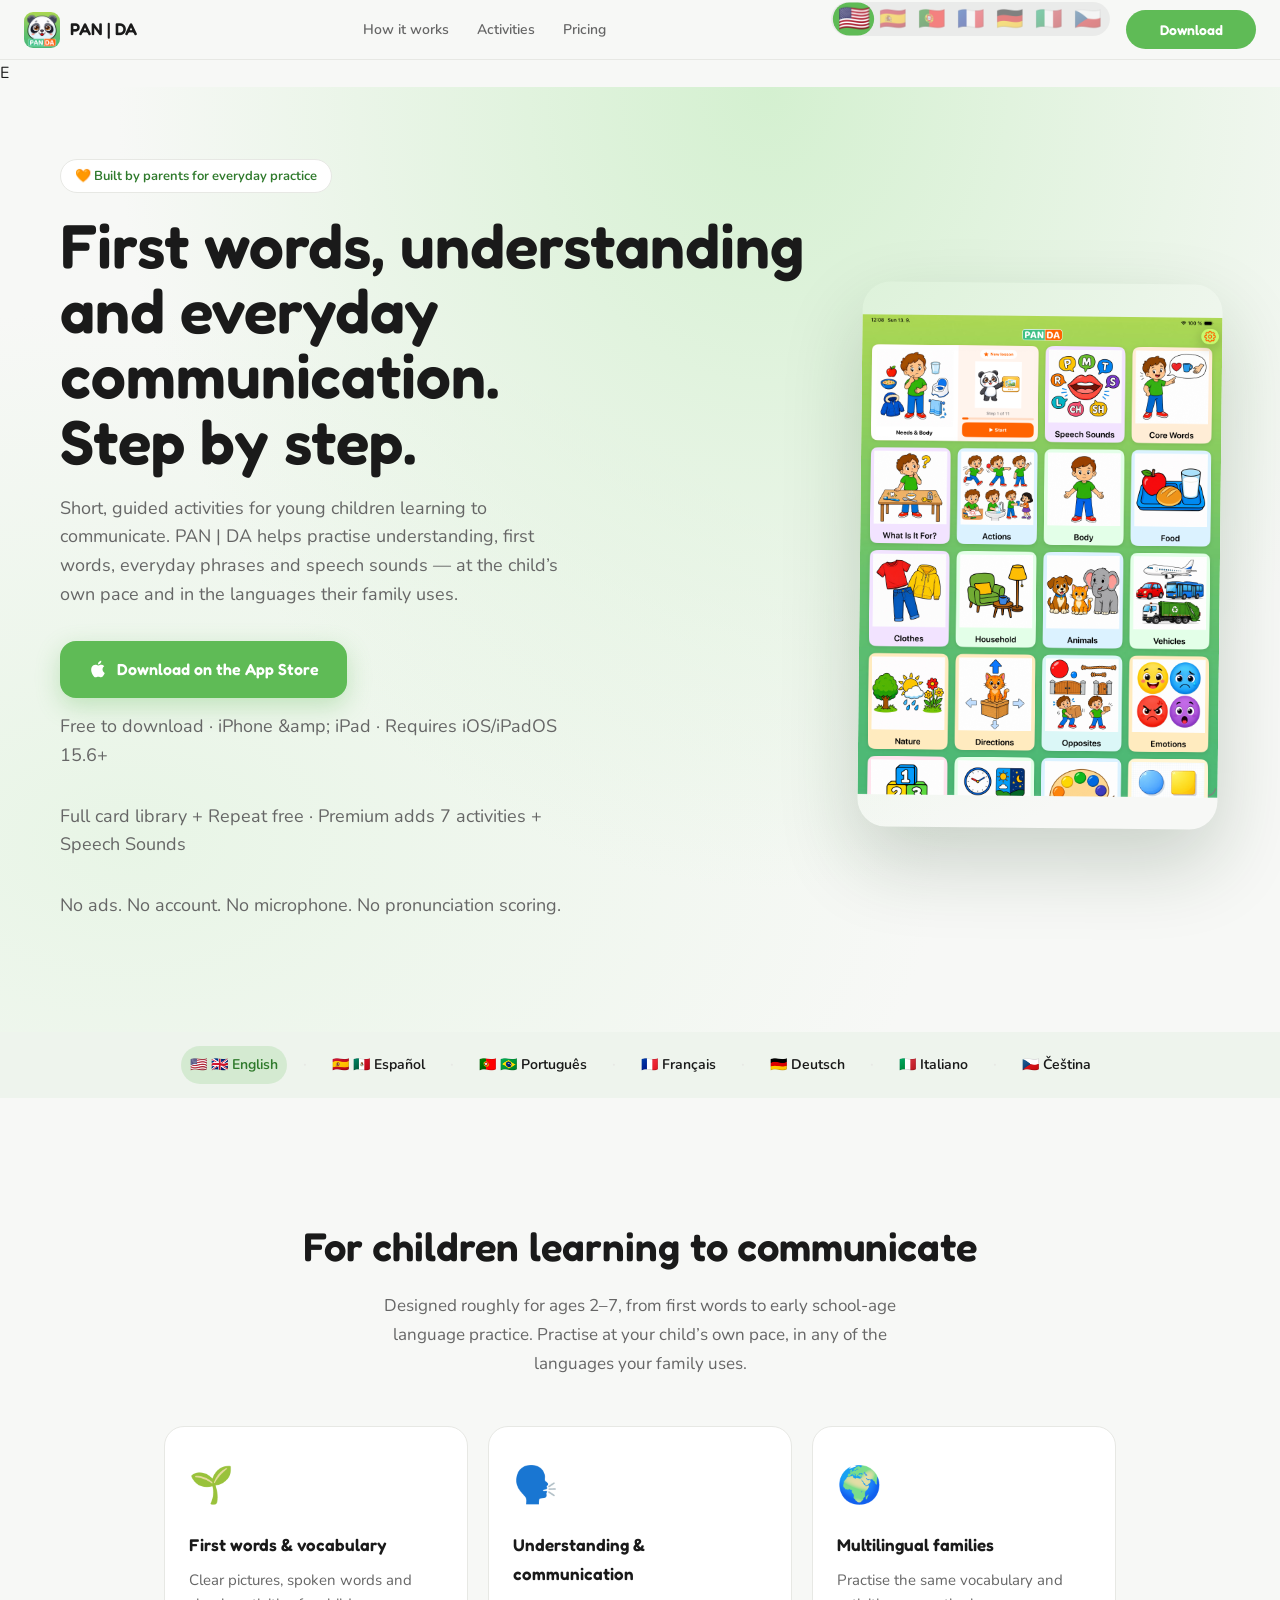
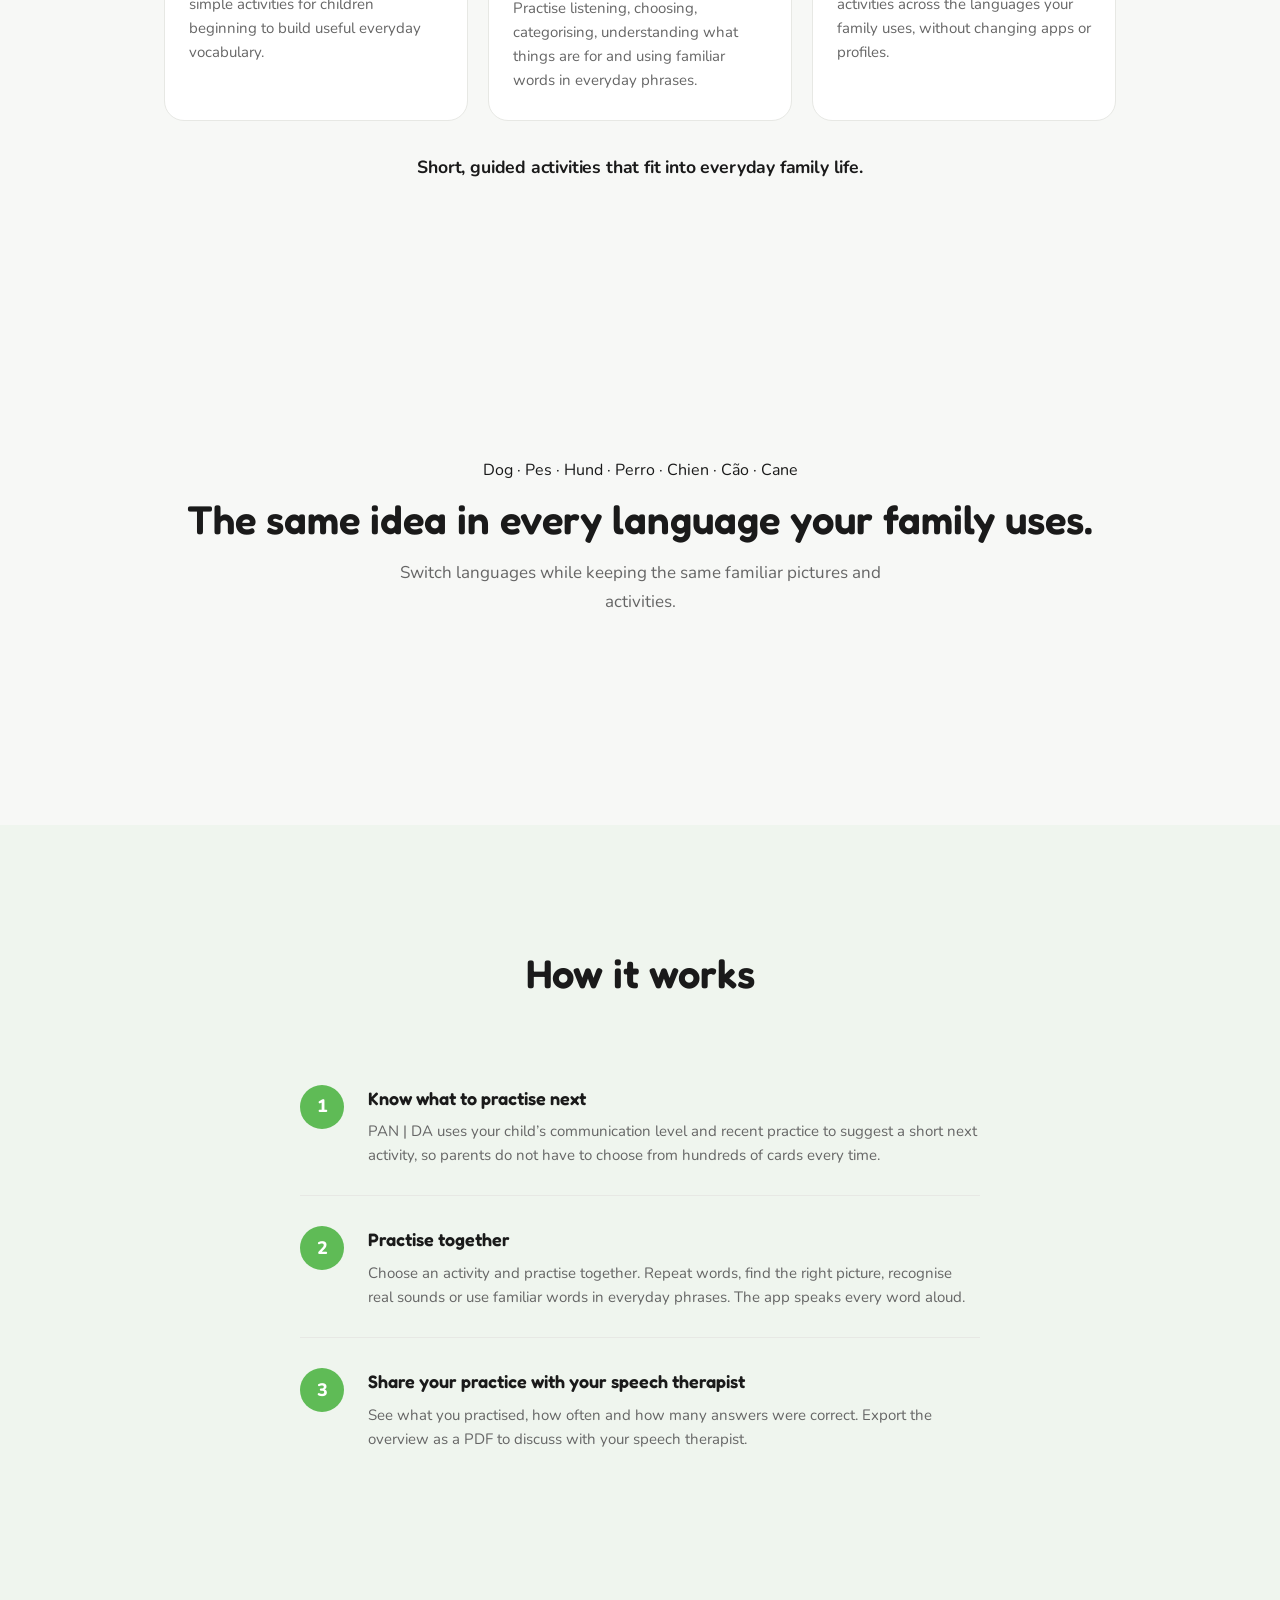
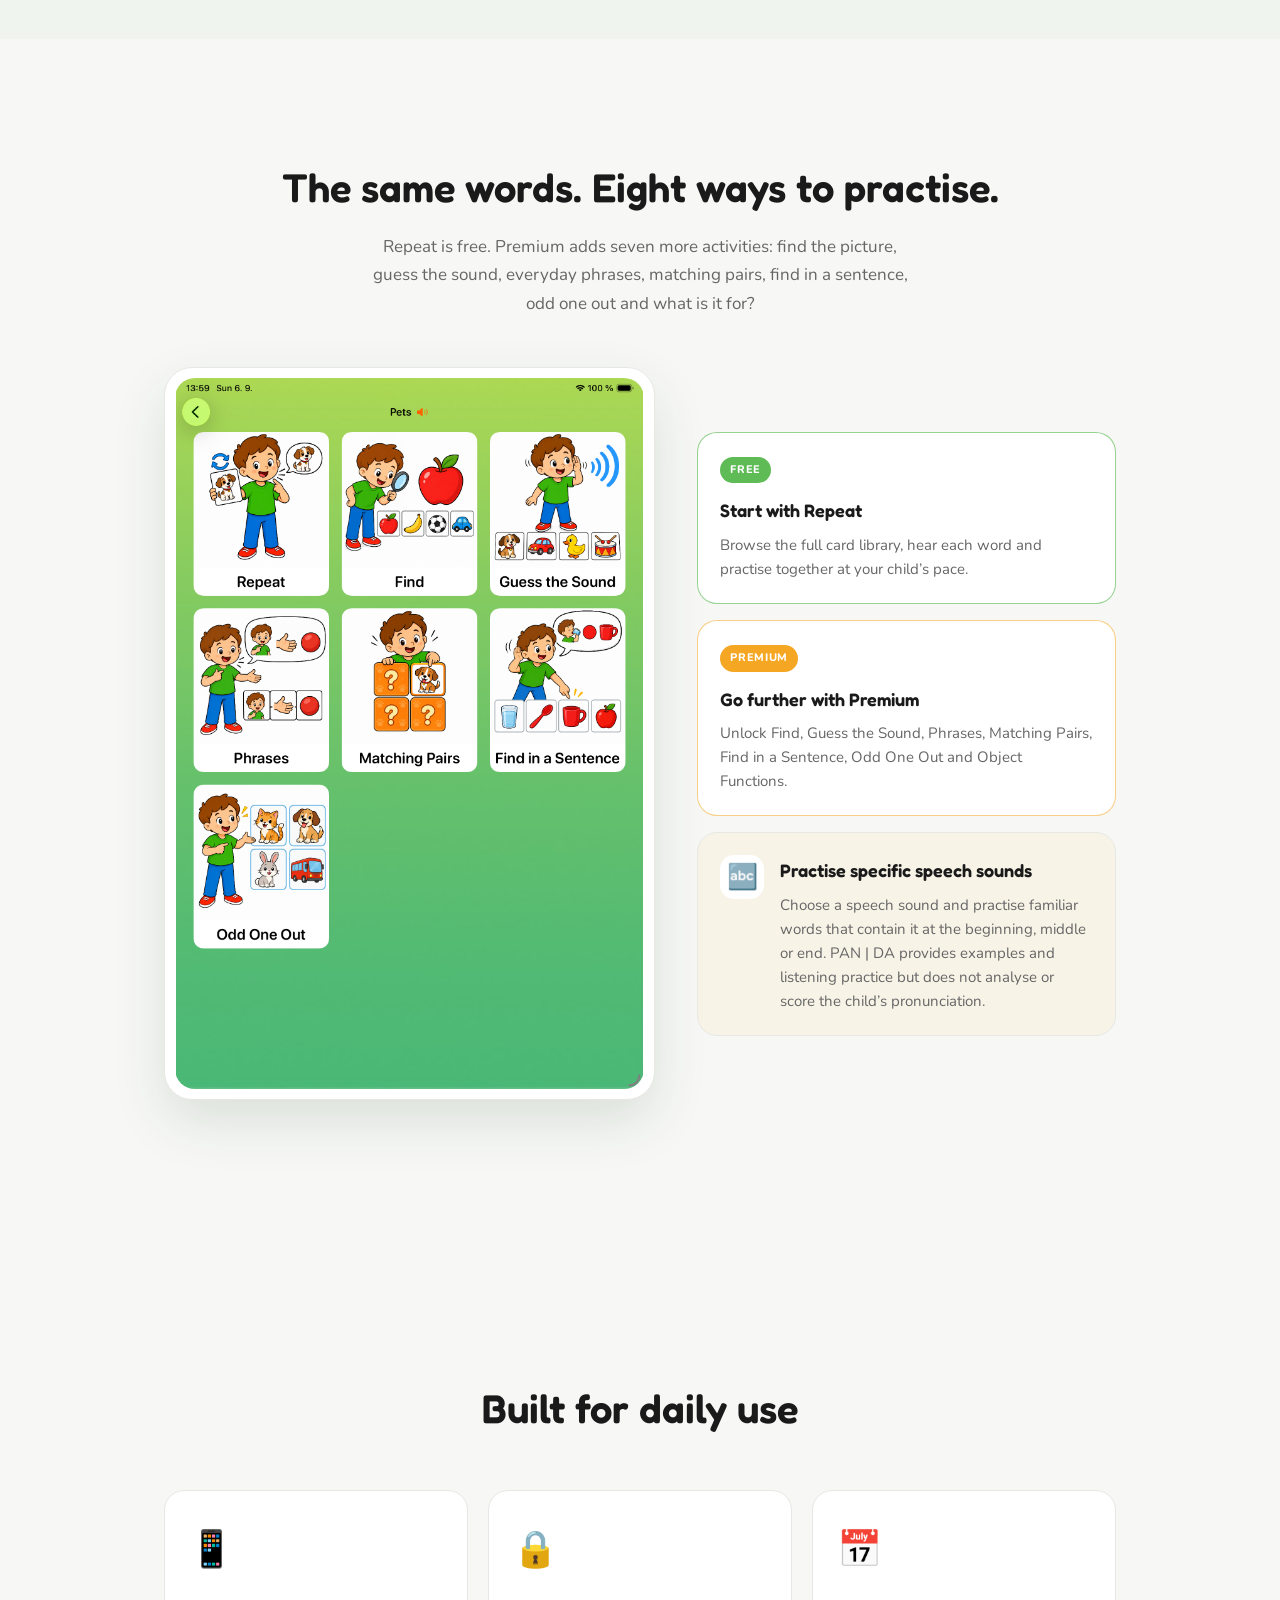
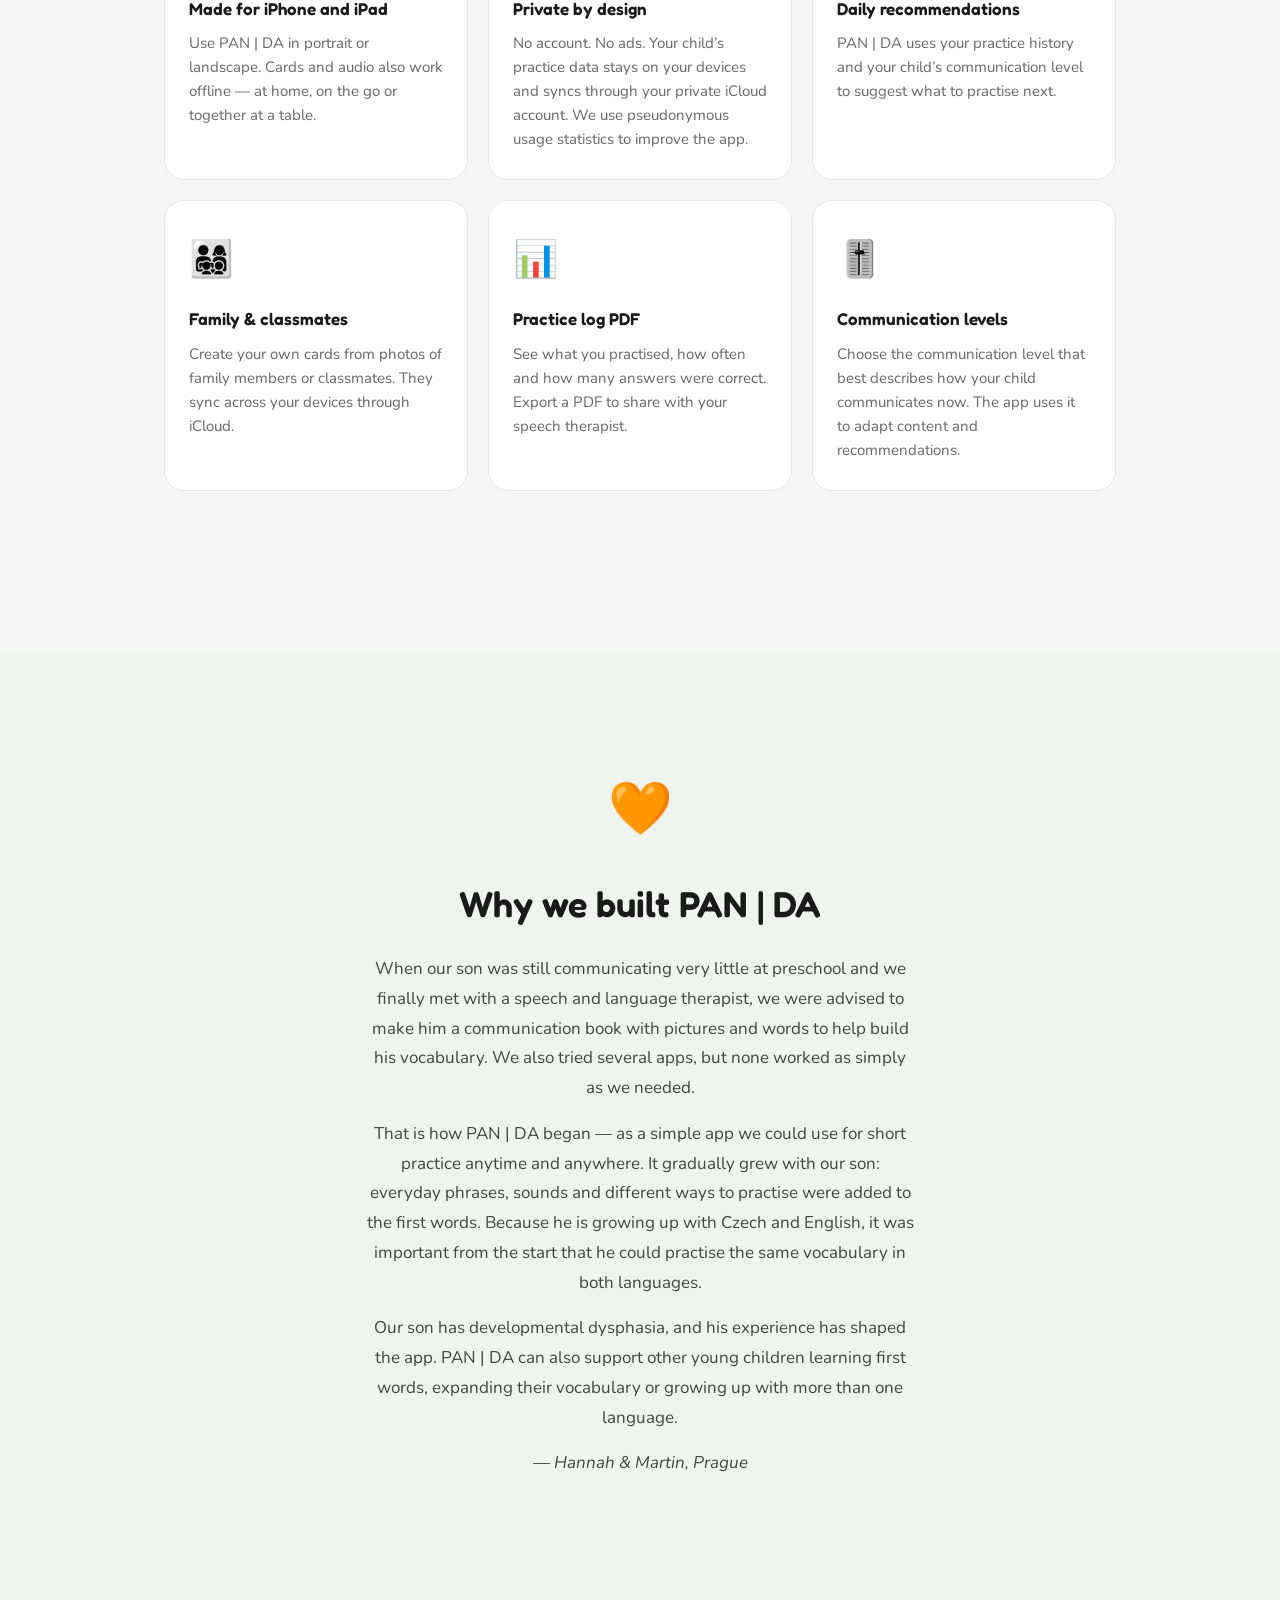
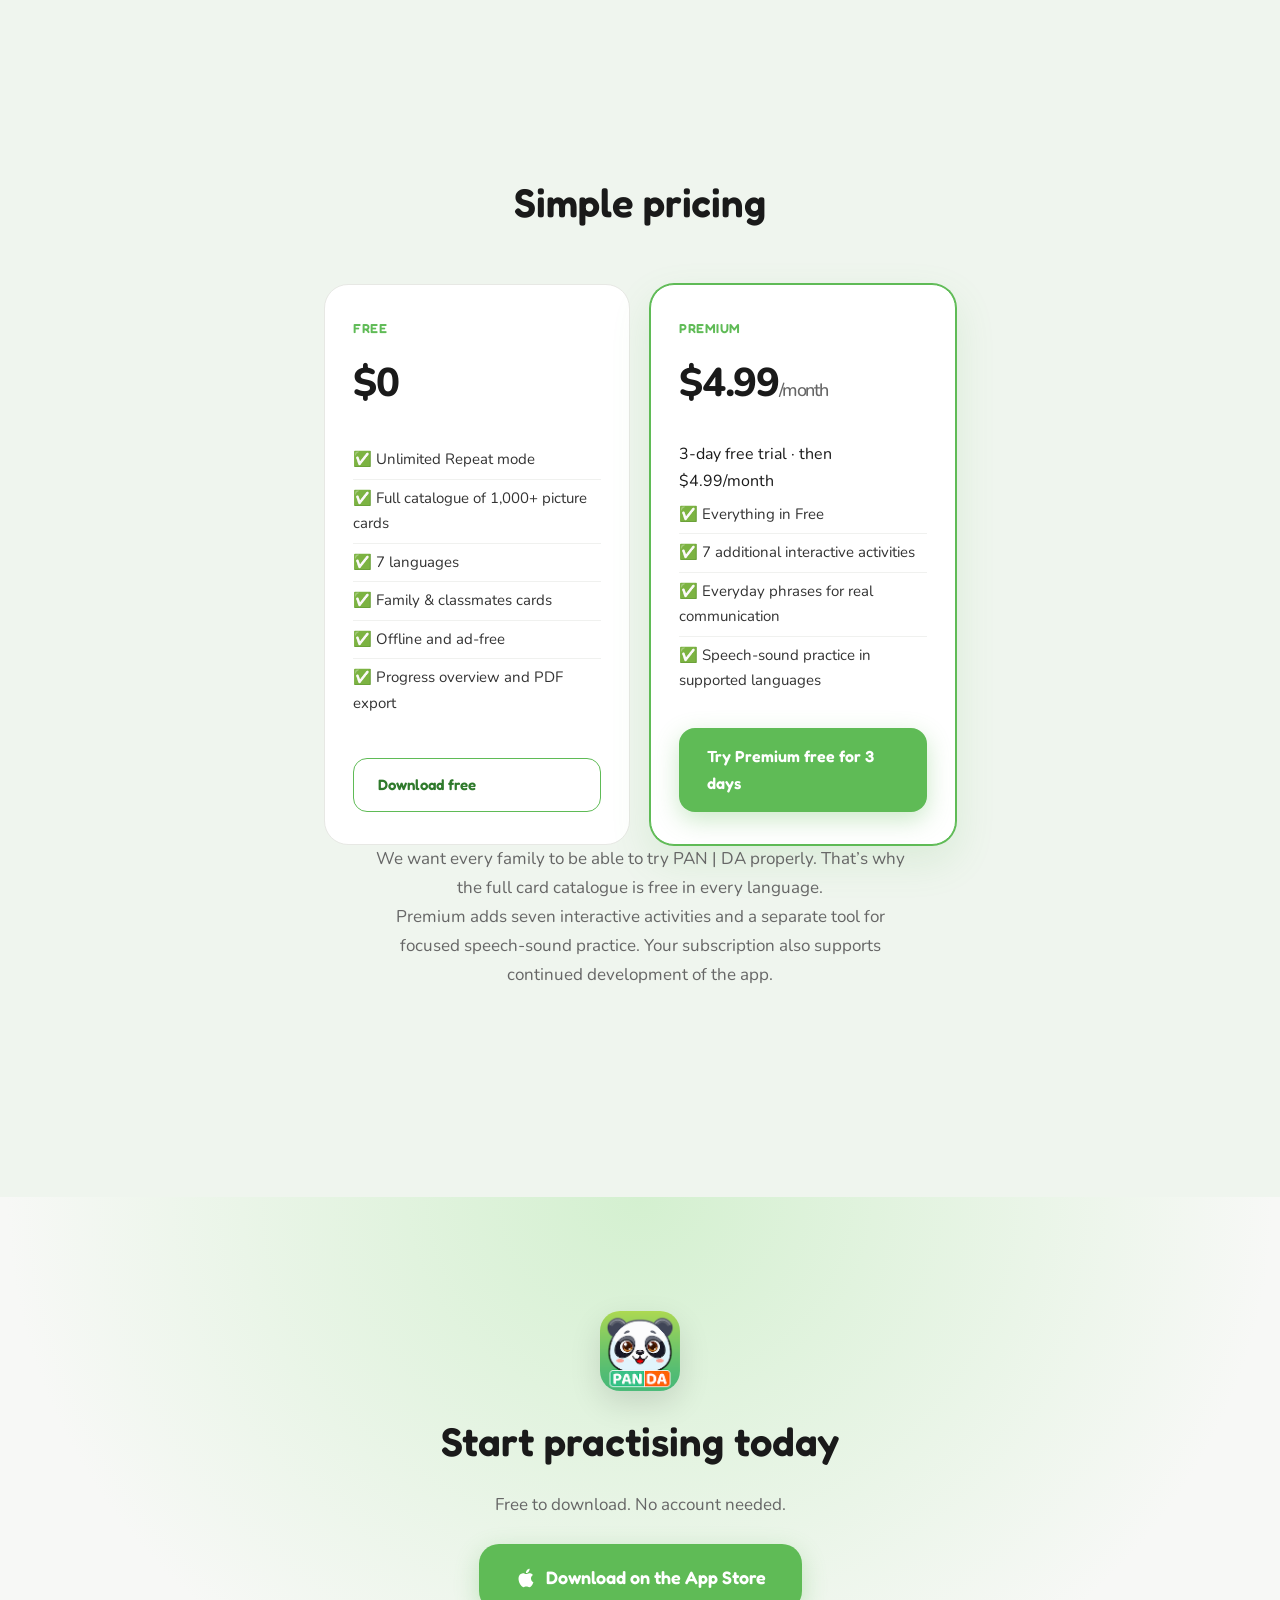
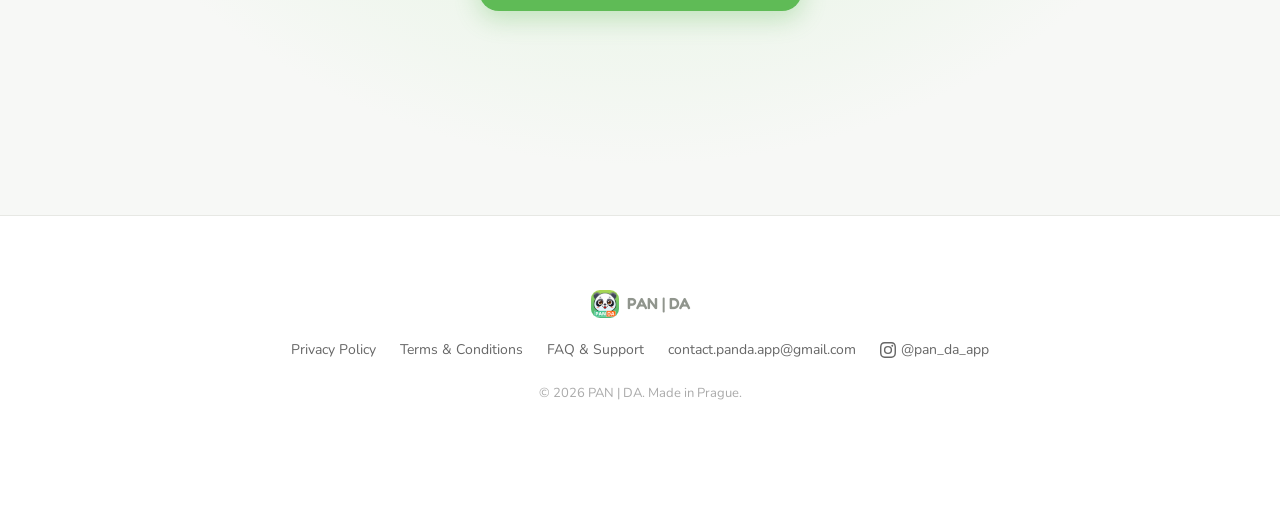
==== commit da7527df: "it" ====
--- a/index.html
+++ b/index.html
@@ -4,7 +4,7 @@
   <meta charset="UTF-8" />
   <meta name="viewport" content="width=device-width, initial-scale=1.0" />
   <title>PAN | DA — Playful language practice for young children</title>
-  <meta name="description" content="PAN | DA — playful vocabulary and communication practice for young children. Pictures, sounds and short activities in seven languages." />
+  <meta name="description" content="PAN | DA — guided language practice for young children. Full card library free. Premium adds seven interactive activities and speech-sound practice. No ads, no account, no microphone." />
   <link rel="stylesheet" href="styles.css" />
   <link rel="stylesheet" href="landing.css" />
   <script data-goatcounter="https://martinkaplan.goatcounter.com/count" async src="//gc.zgo.at/count.js"></script>
@@ -33,13 +33,15 @@
   <div class="hero-inner">
     <div class="hero-text">
       <div class="hero-badge" id="hero-badge">🧡 Built by parents for everyday practice</div>
-      <h1 id="hero-h1">First words and everyday phrases.<br>Step by step.</h1>
-      <p id="hero-sub">A calm, truly multilingual app for children aged 2–5. It builds understanding and guides them from first words to useful everyday phrases — with no ads, account, microphone or pronunciation scoring.</p>
+      <h1 id="hero-h1">First words, understanding and everyday communication.<br>Step by step.</h1>
+      <p id="hero-sub">Short, guided activities for young children learning to communicate. PAN | DA helps practise understanding, first words, everyday phrases and speech sounds — at the child's own pace and in the languages their family uses.</p>
       <a class="btn-primary" id="hero-cta" href="https://apps.apple.com/app/apple-store/id6761809094?pt=128754668&ct=website&mt=8">
         <svg width="20" height="20" viewBox="0 0 24 24" fill="currentColor"><path d="M18.71 19.5c-.83 1.24-1.71 2.45-3.05 2.47-1.34.03-1.77-.79-3.29-.79-1.53 0-2 .77-3.27.82-1.31.05-2.3-1.32-3.14-2.53C4.25 17 2.94 12.45 4.7 9.39c.87-1.52 2.43-2.48 4.12-2.51 1.28-.02 2.5.87 3.29.87.78 0 2.26-1.07 3.8-.91.65.03 2.47.26 3.64 1.98-.09.06-2.17 1.28-2.15 3.81.03 3.02 2.65 4.03 2.68 4.04-.03.07-.42 1.44-1.38 2.83M13 3.5c.73-.83 1.94-1.46 2.94-1.5.13 1.17-.34 2.35-1.04 3.19-.69.85-1.83 1.51-2.95 1.42-.15-1.15.41-2.35 1.05-3.11z"/></svg>
         <span id="hero-cta-text">Download on the App Store</span>
       </a>
+      <p class="hero-free" id="hero-store-info">Free to download · iPhone &amp; iPad · Requires iOS/iPadOS 15.6+</p>
       <p class="hero-free" id="hero-free">Full card library + Repeat free · Premium adds 7 activities + Speech Sounds</p>
+      <p class="hero-free" id="hero-privacy">No ads. No account. No microphone. No pronunciation scoring.</p>
     </div>
     <div class="hero-visual">
       <div class="ipad-showcase">
@@ -80,8 +82,8 @@
       </div>
       <div class="feature-card">
         <div class="feature-icon">🗣️</div>
-        <h3 id="fw2-title">A little extra speech support</h3>
-        <p id="fw2-body">A practical tool for home practice between professional sessions or while your family is waiting for support.</p>
+        <h3 id="fw2-title">Understanding & communication</h3>
+        <p id="fw2-body">Practise listening, choosing, categorising, understanding what things are for and using familiar words in everyday phrases.</p>
       </div>
       <div class="feature-card">
         <div class="feature-icon">🌍</div>
@@ -92,6 +94,15 @@
     <p class="for-whom-cta" id="for-whom-cta">Short, guided activities that fit into everyday family life.</p>
   </div>
 </section>
+
+<!-- ── LANG BRIDGE ── -->
+<div class="section lang-bridge-section">
+  <div class="container" style="text-align:center">
+    <p class="lang-bridge-words">Dog · Pes · Hund · Perro · Chien · Cão · Cane</p>
+    <p class="section-title" id="lang-bridge-title" style="margin-bottom:0.4rem">The same idea in every language your family uses.</p>
+    <p class="section-sub" id="lang-bridge-sub" style="margin-top:0">Switch languages while keeping the same familiar pictures and activities.</p>
+  </div>
+</div>
 
 <!-- ── HOW IT WORKS ── -->
 <section class="section section-tinted" id="sec-how">
@@ -308,21 +319,25 @@
     "footer-privacy": "Zásady ochrany soukromí",
     "footer-terms": "Obchodní podmínky",
     "for-whom-cta": "Krátké vedené aktivity, které zapadnou do běžného rodinného dne.",
-    "for-whom-sub": "S PAN | DA může každé dítě procvičovat svým vlastním tempem — od prvních slov přes rozšiřování slovní zásoby až po učení ve více jazycích.",
+    "for-whom-sub": "Určeno přibližně pro věk 2–7 let, od prvních slov po jazykové procvičování pro mladší školní věk. Procvičujte vlastním tempem dítěte, v libovolném jazyce vaší rodiny.",
     "for-whom-title": "Pro děti, které se učí komunikovat",
-    "fw1-body": "Objevujte slova z běžného života pomocí srozumitelných obrázků, hlasového přehrávání a krátkých hravých aktivit.",
+    "fw1-body": "Srozumitelné obrázky, mluvená slova a jednoduché aktivity pro děti, které začínají budovat slovní zásobu z každodenního života.",
     "fw1-title": "První slova a slovní zásoba",
-    "fw2-body": "Praktická pomůcka pro domácí procvičování mezi návštěvami odborníka nebo během čekání na další podporu.",
-    "fw2-title": "Trocha podpory navíc",
-    "fw3-body": "Procvičujte stejné obrázkové karty v kterémkoli ze sedmi jazyků a přepínejte podle potřeb vaší rodiny.",
+    "fw2-body": "Procvičujte naslouchání, výběr, třídění, porozumění tomu, k čemu věci slouží, a používání známých slov v každodenních frázích.",
+    "fw2-title": "Porozumění a komunikace",
+    "fw3-body": "Procvičujte stejnou slovní zásobu a aktivity ve všech jazycích vaší rodiny — bez přepínání aplikací nebo profilů.",
     "fw3-title": "Vícejazyčné rodiny",
     "hero-badge": "🧡 Vytvořeno rodiči pro každodenní procvičování",
     "hero-cta-text": "Stáhnout v App Storu",
     "hero-free": "Celý katalog + Opakuj zdarma · Premium přidává 7 aktivit + procvičování hlásek",
-    "hero-h1": "První slova a každodenní fráze.<br>Krok za krokem.",
+    "hero-h1": "První slova, porozumění a každodenní komunikace.<br>Krok za krokem.",
     "hero-image-alt": "Domovská obrazovka PAN | DA na iPadu",
-    "hero-sub": "Obrázkové aktivity se zvukem pro děti od 2 do 5 let. Pomáhají procvičovat porozumění, první slova a každodenní fráze vlastním tempem dítěte. Bez reklam a nutnosti vytvářet účet. Aplikace nepoužívá mikrofon ani nehodnotí výslovnost dítěte.",
+    "hero-privacy": "Bez reklam. Bez registrace. Bez mikrofonu. Bez hodnocení výslovnosti.",
+    "hero-store-info": "Ke stažení zdarma · iPhone a iPad · Vyžaduje iOS/iPadOS 15.6+",
+    "hero-sub": "Krátké vedené aktivity pro malé děti, které se učí komunikovat. PAN | DA pomáhá procvičovat porozumění, první slova, každodenní fráze a hlásky — vlastním tempem dítěte a v jazycích, které rodina používá.",
     "how-title": "Jak to funguje",
+    "lang-bridge-sub": "Přepínejte jazyky a pracujte se stejnými obrázky a aktivitami.",
+    "lang-bridge-title": "Stejný obsah ve všech jazycích vaší rodiny.",
     "mode-free-label": "ZDARMA",
     "mode-premium-label": "PREMIUM",
     "modes-free-body": "Procházejte celý katalog kartiček, poslouchejte slova a procvičujte společně tempem dítěte.",
@@ -330,7 +345,7 @@
     "modes-image-alt": "Výběr aktivit PAN | DA na iPadu",
     "modes-premium-body": "Odemkněte Najdi, Poznej zvuk, Fráze, Pexeso, Najdi podle věty, Co sem nepatří? a K čemu to je?.",
     "modes-premium-title": "S Premium pokračujte dál",
-    "modes-sub": "Režim Opakuj je zdarma. Premium přidává dalších sedm aktivit: hledání obrázků, poznávání zvuků, fráze, pexeso, funkce předmětů a další.",
+    "modes-sub": "Režim Opakuj je zdarma. Premium přidává dalších sedm aktivit: najdi obrázek, poznej zvuk, fráze, pexeso, najdi podle věty, co sem nepatří a k čemu to je?",
     "modes-title": "Jedna slovní zásoba. Osm způsobů procvičování.",
     "nav-activities": "Aktivity",
     "nav-download": "Stáhnout",
@@ -357,10 +372,10 @@
     "pricing-note1": "Chceme, aby si každá rodina mohla PAN | DA smysluplně vyzkoušet. Proto je celý katalog kartiček dostupný zdarma, a to ve všech jazycích.",
     "pricing-note2": "Premium přidává sedm interaktivních aktivit a samostatný nástroj pro cílené procvičování hlásek. Předplatným zároveň podporujete další vývoj aplikace.",
     "pricing-title": "Jednoduché ceny",
-    "speech-body": "Premium navíc obsahuje samostatný nástroj pro procvičování vybrané hlásky na začátku, uprostřed nebo na konci známých slov.",
+    "speech-body": "Vyberte hlásku a procvičujte známá slova, která ji obsahují na začátku, uprostřed nebo na konci. PAN | DA poskytuje příklady a sluchový nácvik, ale neanalyzuje ani nehodnotí výslovnost dítěte.",
     "speech-title": "Cílené procvičování hlásek",
-    "step1-body": "PAN | DA navrhne, co procvičovat dál, podle komunikační úrovně dítěte a předchozích sezení.",
-    "step1-title": "Plán procvičování",
+    "step1-body": "PAN | DA využívá komunikační úroveň dítěte a nedávné procvičování k tomu, aby navrhla krátkou další aktivitu — rodiče tak nemusí pokaždé vybírat ze stovek karet.",
+    "step1-title": "Vědět, co procvičovat dál",
     "step2-body": "Vyberte způsob procvičování a projděte kartičky společně. Aplikace slova přehrává nahlas.",
     "step2-title": "Procvičujte společně",
     "step3-body": "V přehledu uvidíte, co a jak často jste procvičovali a kolik odpovědí bylo správných. Můžete ho uložit do PDF a probrat s logopedem.",
@@ -392,21 +407,25 @@
     "footer-privacy": "Datenschutzerklärung",
     "footer-terms": "AGB",
     "for-whom-cta": "Kurze, geführte Aktivitäten, die in den Familienalltag passen.",
-    "for-whom-sub": "Nutze PAN | DA im Tempo deines Kindes, für erste Wörter, zusätzliche Unterstützung beim Sprechen oder mehrere Sprachen zu Hause.",
+    "for-whom-sub": "Für Kinder von etwa 2 bis 7 Jahren gedacht, von ersten Wörtern bis hin zu frühem Sprachtraining im Schulalter. Im Tempo deines Kindes und in den Sprachen der Familie üben.",
     "for-whom-title": "Für Kinder, die lernen zu kommunizieren",
-    "fw1-body": "Entdecke nützliche Alltagswörter mit klaren Bildern, gesprochenen Wörtern und kurzen spielerischen Aktivitäten.",
+    "fw1-body": "Klare Bilder, gesprochene Wörter und einfache Aktivitäten für Kinder, die beginnen, nützlichen Alltagswortschatz aufzubauen.",
     "fw1-title": "Erste Wörter und Wortschatz",
-    "fw2-body": "Eine Hilfe zum Üben zu Hause zwischen logopädischen Terminen oder während ihr auf Unterstützung wartet.",
-    "fw2-title": "Ein bisschen mehr Sprachunterstützung",
-    "fw3-body": "Übt dieselben Bildkarten in einer von sieben Sprachen und wechselt nach Bedarf.",
+    "fw2-body": "Verstehen üben, auswählen, sortieren, verstehen wozu Dinge da sind und vertraute Wörter in Alltagssätzen verwenden.",
+    "fw2-title": "Verstehen & Kommunikation",
+    "fw3-body": "Denselben Wortschatz und dieselben Aktivitäten in allen Sprachen der Familie üben — ohne App- oder Profilwechsel.",
     "fw3-title": "Mehrsprachige Familien",
     "hero-badge": "🧡 Von Eltern für den Alltag entwickelt",
     "hero-cta-text": "Im App Store laden",
     "hero-free": "Gesamter Kartenkatalog + Wiederholen kostenlos · Premium: 7 weitere Aktivitäten + Lautübungen",
-    "hero-h1": "Erste Wörter und Alltagssätze.<br>Schritt für Schritt.",
+    "hero-h1": "Erste Wörter, Verstehen und Alltagskommunikation.<br>Schritt für Schritt.",
     "hero-image-alt": "PAN | DA Startbildschirm auf dem iPad",
-    "hero-sub": "Bildgestützte Aktivitäten mit Sprachausgabe für Kinder von 2 bis 5 Jahren. Übt Sprachverständnis, erste Wörter und Alltagssätze im Tempo deines Kindes. Ohne Werbung und ohne Benutzerkonto. Die App verwendet kein Mikrofon und bewertet die Aussprache deines Kindes nicht.",
+    "hero-privacy": "Keine Werbung. Kein Konto. Kein Mikrofon. Keine Aussprachebewertung.",
+    "hero-store-info": "Kostenlos laden · iPhone und iPad · Erfordert iOS/iPadOS 15.6+",
+    "hero-sub": "Kurze, geführte Übungen für kleine Kinder, die lernen zu kommunizieren. PAN | DA hilft dabei, Sprachverständnis, erste Wörter, Alltagssätze und Laute zu üben — im Tempo des Kindes und in den Sprachen, die die Familie spricht.",
     "how-title": "So funktioniert es",
+    "lang-bridge-sub": "Sprache wechseln und trotzdem dieselben vertrauten Bilder und Aktivitäten nutzen.",
+    "lang-bridge-title": "Dieselben Inhalte in allen Sprachen deiner Familie.",
     "mode-free-label": "KOSTENLOS",
     "mode-premium-label": "PREMIUM",
     "modes-free-body": "Den gesamten Kartenkatalog ansehen, jedes Wort anhören und gemeinsam im Tempo des Kindes üben.",
@@ -414,7 +433,7 @@
     "modes-image-alt": "PAN | DA Aktivitätsauswahl auf dem iPad",
     "modes-premium-body": "Finden, Geräusch erkennen, Sätze, Paare finden, Im Satz finden, Was passt nicht? und Wofür ist das? freischalten.",
     "modes-premium-title": "Mit Premium weitergehen",
-    "modes-sub": "Wiederholen ist kostenlos. Premium ergänzt sieben weitere Aktivitäten: Bilder finden, Geräusche erkennen, Sätze anhören, Kartenpaare suchen, Objektfunktionen und mehr.",
+    "modes-sub": "Wiederholen ist kostenlos. Premium ergänzt sieben weitere Aktivitäten: Bild finden, Geräusch erkennen, Alltagssätze, Kartenpaare, Im Satz finden, Was passt nicht? und Wofür ist das?",
     "modes-title": "Dieselben Wörter. Acht Möglichkeiten zum Üben.",
     "nav-activities": "Aktivitäten",
     "nav-download": "Herunterladen",
@@ -441,10 +460,10 @@
     "pricing-note1": "Wir möchten, dass jede Familie PAN | DA in Ruhe ausprobieren kann. Deshalb ist der gesamte Kartenkatalog in allen Sprachen kostenlos verfügbar.",
     "pricing-note2": "Premium ergänzt sieben interaktive Aktivitäten und ein separates Werkzeug für gezielte Lautübungen. Mit deinem Abo unterstützt du außerdem die Weiterentwicklung der App.",
     "pricing-title": "Einfache Preise",
-    "speech-body": "Premium enthält außerdem ein separates Werkzeug, um einen Ziellaut am Anfang, in der Mitte oder am Ende vertrauter Wörter zu üben.",
+    "speech-body": "Wähle einen Laut und übe vertraute Wörter, die ihn am Anfang, in der Mitte oder am Ende enthalten. PAN | DA bietet Beispiele und Hörübungen, analysiert oder bewertet aber nicht die Aussprache des Kindes.",
     "speech-title": "Gezielte Lautübungen",
-    "step1-body": "PAN | DA schlägt anhand der Kommunikationsstufe deines Kindes und der bisherigen Übungen vor, was ihr als Nächstes üben könnt.",
-    "step1-title": "Empfehlung für heute",
+    "step1-body": "PAN | DA nutzt die Kommunikationsstufe deines Kindes und die letzten Übungen, um eine kurze nächste Aktivität vorzuschlagen — so müssen Eltern nicht jedes Mal aus Hunderten von Karten auswählen.",
+    "step1-title": "Immer wissen, was als Nächstes geübt werden soll",
     "step2-body": "Wähle eine Aktivität und übt gemeinsam: Wörter wiederholen, Bilder finden, Geräusche erkennen oder vertraute Wörter in Alltagssätzen verwenden. Die App spricht jedes Wort vor.",
     "step2-title": "Gemeinsam üben",
     "step3-body": "PAN | DA protokolliert Häufigkeit, Kategorien und richtige Antworten. Exportiere eine PDF-Datei als Gesprächsgrundlage für den nächsten Termin bei der Logopädie.",
@@ -461,9 +480,9 @@
     "feat-title": "Built for daily use",
     "feat1-body": "Use PAN | DA in portrait or landscape. Cards and audio also work offline — at home, on the go or together at a table.",
     "feat1-title": "Made for iPhone and iPad",
-    "feat2-body": "No account. No ads. Your child's practice data stays on your devices and syncs through your private iCloud account. We use pseudonymous usage statistics to improve the app.",
+    "feat2-body": "No account. No ads. Your child’s practice data stays on your devices and syncs through your private iCloud account. We use pseudonymous usage statistics to improve the app.",
     "feat2-title": "Private by design",
-    "feat3-body": "PAN | DA uses your practice history and your child's communication level to suggest what to practise next.",
+    "feat3-body": "PAN | DA uses your practice history and your child’s communication level to suggest what to practise next.",
     "feat3-title": "Daily recommendations",
     "feat4-body": "Create your own cards from photos of family members or classmates. They sync across your devices through iCloud.",
     "feat4-title": "Family & classmates",
@@ -476,29 +495,33 @@
     "footer-privacy": "Privacy Policy",
     "footer-terms": "Terms & Conditions",
     "for-whom-cta": "Short, guided activities that fit into everyday family life.",
-    "for-whom-sub": "Practise at your child's pace, whether you are exploring first words, building vocabulary or using more than one language at home.",
+    "for-whom-sub": "Designed roughly for ages 2–7, from first words to early school-age language practice. Practise at your child’s own pace, in any of the languages your family uses.",
     "for-whom-title": "For children learning to communicate",
-    "fw1-body": "Explore everyday words with clear pictures, spoken words and short, playful activities.",
-    "fw1-title": "First words and vocabulary",
-    "fw2-body": "A practical tool for home practice between professional sessions or while your family is waiting for support.",
-    "fw2-title": "A little extra speech support",
-    "fw3-body": "Practice the same picture cards in any of seven languages and switch whenever your family needs.",
+    "fw1-body": "Clear pictures, spoken words and simple activities for children beginning to build useful everyday vocabulary.",
+    "fw1-title": "First words & vocabulary",
+    "fw2-body": "Practise listening, choosing, categorising, understanding what things are for and using familiar words in everyday phrases.",
+    "fw2-title": "Understanding & communication",
+    "fw3-body": "Practise the same vocabulary and activities across the languages your family uses, without changing apps or profiles.",
     "fw3-title": "Multilingual families",
     "hero-badge": "🧡 Built by parents for everyday practice",
     "hero-cta-text": "Download on the App Store",
     "hero-free": "Full card library + Repeat free · Premium adds 7 activities + Speech Sounds",
-    "hero-h1": "First words and everyday phrases.<br>Step by step.",
+    "hero-h1": "First words, understanding and everyday communication.<br>Step by step.",
     "hero-image-alt": "PAN | DA home screen on iPad",
-    "hero-sub": "Picture activities with audio for children aged 2–5. Practise understanding, first words and everyday phrases at your child's pace. No ads or account required. The app does not use the microphone or assess your child's pronunciation.",
+    "hero-privacy": "No ads. No account. No microphone. No pronunciation scoring.",
+    "hero-store-info": "Free to download · iPhone &amp; iPad · Requires iOS/iPadOS 15.6+",
+    "hero-sub": "Short, guided activities for young children learning to communicate. PAN | DA helps practise understanding, first words, everyday phrases and speech sounds — at the child’s own pace and in the languages their family uses.",
     "how-title": "How it works",
+    "lang-bridge-sub": "Switch languages while keeping the same familiar pictures and activities.",
+    "lang-bridge-title": "The same idea in every language your family uses.",
     "mode-free-label": "FREE",
     "mode-premium-label": "PREMIUM",
-    "modes-free-body": "Browse the full card library, hear each word and practise together at your child's pace.",
+    "modes-free-body": "Browse the full card library, hear each word and practise together at your child’s pace.",
     "modes-free-title": "Start with Repeat",
     "modes-image-alt": "PAN | DA activity selection on iPad",
     "modes-premium-body": "Unlock Find, Guess the Sound, Phrases, Matching Pairs, Find in a Sentence, Odd One Out and Object Functions.",
     "modes-premium-title": "Go further with Premium",
-    "modes-sub": "Repeat is free. Premium adds seven more activities: finding pictures, recognising sounds, listening to phrases, matching pairs, object functions and more.",
+    "modes-sub": "Repeat is free. Premium adds seven more activities: find the picture, guess the sound, everyday phrases, matching pairs, find in a sentence, odd one out and what is it for?",
     "modes-title": "The same words. Eight ways to practise.",
     "nav-activities": "Activities",
     "nav-download": "Download",
@@ -525,10 +548,10 @@
     "pricing-note1": "We want every family to be able to try PAN | DA properly. That’s why the full card catalogue is free in every language.",
     "pricing-note2": "Premium adds seven interactive activities and a separate tool for focused speech-sound practice. Your subscription also supports continued development of the app.",
     "pricing-title": "Simple pricing",
-    "speech-body": "Premium also includes a separate tool for practising a target sound at the beginning, middle or end of familiar words.",
+    "speech-body": "Choose a speech sound and practise familiar words that contain it at the beginning, middle or end. PAN | DA provides examples and listening practice but does not analyse or score the child’s pronunciation.",
     "speech-title": "Practise specific speech sounds",
-    "step1-body": "PAN | DA suggests what to practise next based on your child's communication level and previous sessions.",
-    "step1-title": "Daily Practice",
+    "step1-body": "PAN | DA uses your child’s communication level and recent practice to suggest a short next activity, so parents do not have to choose from hundreds of cards every time.",
+    "step1-title": "Know what to practise next",
     "step2-body": "Choose an activity and practise together. Repeat words, find the right picture, recognise real sounds or use familiar words in everyday phrases. The app speaks every word aloud.",
     "step2-title": "Practise together",
     "step3-body": "See what you practised, how often and how many answers were correct. Export the overview as a PDF to discuss with your speech therapist.",
@@ -560,21 +583,25 @@
     "footer-privacy": "Política de privacidad",
     "footer-terms": "Términos y condiciones",
     "for-whom-cta": "Actividades cortas y guiadas que encajan en la vida familiar diaria.",
-    "for-whom-sub": "Practica al ritmo de tu hijo, tanto si está aprendiendo sus primeras palabras como si amplía su vocabulario o utiliza varios idiomas en casa.",
+    "for-whom-sub": "Diseñada principalmente para niños de 2 a 7 años, desde las primeras palabras hasta la práctica de idiomas para los primeros años escolares. Practica al ritmo de tu hijo, en los idiomas que usa vuestra familia.",
     "for-whom-title": "Para niños que aprenden a comunicarse",
-    "fw1-body": "Descubre palabras del día a día con imágenes claras, palabras leídas en voz alta y actividades breves y divertidas.",
+    "fw1-body": "Imágenes claras, palabras pronunciadas en voz alta y actividades sencillas para niños que comienzan a desarrollar un vocabulario útil para el día a día.",
     "fw1-title": "Primeras palabras y vocabulario",
-    "fw2-body": "Una herramienta para practicar en casa entre sesiones de logopedia o mientras esperáis atención profesional.",
-    "fw2-title": "Un poco más de apoyo",
-    "fw3-body": "Practica las mismas tarjetas en cualquiera de los siete idiomas y cambia cuando tu familia lo necesite.",
+    "fw2-body": "Practica la escucha activa, la selección, la categorización, la comprensión de para qué sirven las cosas y el uso de palabras conocidas en frases del día a día.",
+    "fw2-title": "Comprensión y comunicación",
+    "fw3-body": "Practica el mismo vocabulario y las mismas actividades en todos los idiomas de tu familia, sin cambiar de aplicación ni de perfil.",
     "fw3-title": "Familias multilingües",
     "hero-badge": "🧡 Creado por padres para la práctica diaria",
     "hero-cta-text": "Descargar en la App Store",
     "hero-free": "Catálogo completo + Repetir gratis · Premium añade 7 actividades + práctica de sonidos del habla",
-    "hero-h1": "Primeras palabras y frases del día a día.<br>Paso a paso.",
+    "hero-h1": "Primeras palabras, comprensión y comunicación del día a día.<br>Paso a paso.",
     "hero-image-alt": "Pantalla de inicio de PAN | DA en iPad",
-    "hero-sub": "PAN | DA ofrece actividades con imágenes y audio para niños de 2 a 5 años. Permite practicar la comprensión, las primeras palabras y las frases del día a día al ritmo de cada niño. No contiene anuncios ni requiere crear una cuenta. No utiliza el micrófono ni evalúa cómo pronuncia el niño.",
+    "hero-privacy": "Sin anuncios. Sin cuenta. Sin micrófono. Sin evaluación de pronunciación.",
+    "hero-store-info": "Descarga gratuita · iPhone y iPad · Requiere iOS/iPadOS 15.6+",
+    "hero-sub": "Actividades cortas y guiadas para niños pequeños que están aprendiendo a comunicarse. PAN | DA ayuda a practicar la comprensión, las primeras palabras, las frases del día a día y los sonidos del habla — al ritmo del niño y en los idiomas que la familia usa.",
     "how-title": "Cómo funciona",
+    "lang-bridge-sub": "Cambia de idioma manteniendo las mismas imágenes y actividades.",
+    "lang-bridge-title": "El mismo contenido en todos los idiomas de tu familia.",
     "mode-free-label": "GRATIS",
     "mode-premium-label": "PREMIUM",
     "modes-free-body": "Explora todo el catálogo, escucha cada palabra y practicad juntos al ritmo del niño.",
@@ -582,7 +609,7 @@
     "modes-image-alt": "Selección de actividades de PAN | DA en iPad",
     "modes-premium-body": "Desbloquea Encontrar, Adivina el sonido, Frases, Parejas, Encontrar en la frase, El intruso y ¿Para qué sirve?.",
     "modes-premium-title": "Sigue con Premium",
-    "modes-sub": "Repetir es gratis. Premium añade siete actividades más: buscar imágenes, reconocer sonidos, escuchar frases, encontrar parejas, comprender para qué sirven los objetos y mucho más.",
+    "modes-sub": "Repetir es gratis. Premium añade siete actividades más: encontrar la imagen, adivinar el sonido, frases cotidianas, parejas, encontrar en la frase, el intruso y ¿para qué sirve?",
     "modes-title": "Las mismas palabras. Ocho formas de practicar.",
     "nav-activities": "Actividades",
     "nav-download": "Descargar",
@@ -598,7 +625,7 @@
     "pp1": "✅ Todo lo de la versión gratuita",
     "pp2": "✅ 7 actividades interactivas adicionales",
     "pp3": "✅ Frases cotidianas para comunicarse",
-    "pp5": "✅ Práctica de sonidos del habla en los 6 idiomas",
+    "pp5": "✅ Práctica de sonidos del habla en los idiomas compatibles",
     "price-amount": "$4.99",
     "price-free-amount": "$0",
     "price-free-cta": "Descargar gratis",
@@ -609,10 +636,10 @@
     "pricing-note1": "Queremos que todas las familias puedan probar PAN | DA de verdad. Por eso, el catálogo completo de tarjetas está disponible gratis en todos los idiomas.",
     "pricing-note2": "Premium añade siete actividades interactivas y una herramienta independiente para practicar sonidos del habla de forma específica. Tu suscripción también apoya el desarrollo continuo de la app.",
     "pricing-title": "Precios claros",
-    "speech-body": "Premium también incluye una herramienta para practicar un sonido concreto al principio, en medio o al final de palabras conocidas.",
+    "speech-body": "Elige un sonido del habla y practica palabras conocidas que lo contengan al principio, en medio o al final. PAN | DA proporciona ejemplos y práctica auditiva, pero no analiza ni puntúa la pronunciación del niño.",
     "speech-title": "Practica sonidos concretos del habla",
-    "step1-body": "PAN | DA propone qué practicar a continuación según el nivel de comunicación del niño y las sesiones anteriores.",
-    "step1-title": "Recomendación de hoy",
+    "step1-body": "PAN | DA usa el nivel de comunicación de tu hijo y los ejercicios recientes para sugerir la siguiente actividad corta, para que los padres no tengan que elegir entre cientos de tarjetas cada vez.",
+    "step1-title": "Saber siempre qué practicar a continuación",
     "step2-body": "Elige una actividad y practicad juntos: repetir palabras, buscar imágenes, reconocer sonidos o utilizar palabras conocidas en frases cotidianas. La aplicación lee cada palabra en voz alta.",
     "step2-title": "Practicad juntos",
     "step3-body": "PAN | DA registra la frecuencia de práctica, las categorías y los aciertos. Puedes exportar un PDF y llevarlo a la próxima sesión con el logopeda.",
@@ -644,21 +671,25 @@
     "footer-privacy": "Politique de confidentialité",
     "footer-terms": "CGU",
     "for-whom-cta": "Des activités courtes et guidées qui s'intègrent dans la routine familiale.",
-    "for-whom-sub": "Entraînez-vous au rythme de votre enfant, pour découvrir ses premiers mots, enrichir son vocabulaire ou utiliser plusieurs langues à la maison.",
+    "for-whom-sub": "Conçu pour les enfants d’environ 2 à 7 ans, des premiers mots aux exercices de langage pour les premières années scolaires. Entraînez-vous au rythme de votre enfant, dans les langues de votre famille.",
     "for-whom-title": "Pour les enfants qui apprennent à communiquer",
-    "fw1-body": "Des images simples et des activités courtes pour aider votre enfant à acquérir le vocabulaire du quotidien — besoins, famille, nourriture, objets familiers.",
+    "fw1-body": "Des images simples, des mots prononcés à voix haute et des activités courtes pour les enfants qui commencent à construire leur vocabulaire du quotidien.",
     "fw1-title": "Premiers mots et vocabulaire",
-    "fw2-body": "Un outil pour s’exercer à la maison entre les séances d’orthophonie ou en attendant un accompagnement professionnel.",
-    "fw2-title": "Soutien orthophonique",
-    "fw3-body": "Retrouvez les mêmes cartes dans sept langues et passez de l’une à l’autre selon les besoins de votre famille.",
+    "fw2-body": "Travailler l’écoute, choisir, catégoriser, comprendre à quoi servent les choses et utiliser des mots familiers dans des phrases du quotidien.",
+    "fw2-title": "Compréhension et communication",
+    "fw3-body": "Pratiquer le même vocabulaire et les mêmes activités dans toutes les langues de la famille, sans changer d’application ni de profil.",
     "fw3-title": "Familles multilingues",
     "hero-badge": "🧡 Créé par des parents pour la pratique quotidienne",
     "hero-cta-text": "Télécharger sur l'App Store",
     "hero-free": "Catalogue complet + Répéter gratuit · Premium ajoute 7 activités + travail des sons du langage",
-    "hero-h1": "Premiers mots et phrases du quotidien.<br>Pas à pas.",
+    "hero-h1": "Premiers mots, compréhension et communication du quotidien.<br>Pas à pas.",
     "hero-image-alt": "Écran d’accueil PAN | DA sur iPad",
-    "hero-sub": "Des activités avec des images et du son pour les enfants de 2 à 5 ans. Pour travailler la compréhension, les premiers mots et les phrases du quotidien au rythme de chaque enfant. Sans publicité ni compte à créer. L’application n’utilise pas le microphone et n’évalue pas la prononciation de l’enfant.",
+    "hero-privacy": "Aucune publicité. Aucun compte. Aucun microphone. Aucune évaluation de la prononciation.",
+    "hero-store-info": "Téléchargement gratuit · iPhone et iPad · Nécessite iOS/iPadOS 15.6+",
+    "hero-sub": "Des activités courtes et guidées pour les jeunes enfants qui apprennent à communiquer. PAN | DA aide à travailler la compréhension, les premiers mots, les phrases du quotidien et les sons du langage — au rythme de l’enfant et dans les langues que la famille utilise.",
     "how-title": "Comment ça marche",
+    "lang-bridge-sub": "Changez de langue tout en gardant les mêmes images et activités familières.",
+    "lang-bridge-title": "Le même contenu dans toutes les langues de votre famille.",
     "mode-free-label": "GRATUIT",
     "mode-premium-label": "PREMIUM",
     "modes-free-body": "Parcourez le catalogue, écoutez chaque mot et entraînez-vous ensemble au rythme de votre enfant.",
@@ -666,7 +697,7 @@
     "modes-image-alt": "Sélection des activités PAN | DA sur iPad",
     "modes-premium-body": "Débloquez Trouver, Deviner le son, Phrases, Paires, Trouver dans la phrase, L’intrus et À quoi ça sert ?.",
     "modes-premium-title": "Allez plus loin avec Premium",
-    "modes-sub": "Répéter est gratuit. Premium ajoute sept activités : trouver des images, reconnaître des sons, écouter des phrases, retrouver des paires, comprendre la fonction des objets et plus encore.",
+    "modes-sub": "Répéter est gratuit. Premium ajoute sept activités : trouver l'image, deviner le son, phrases du quotidien, paires, trouver dans la phrase, l'intrus et à quoi ça sert ?",
     "modes-title": "Les mêmes mots. Huit façons de s’entraîner.",
     "nav-activities": "Activités",
     "nav-download": "Télécharger",
@@ -682,7 +713,7 @@
     "pp1": "✅ Tout le contenu de la version gratuite",
     "pp2": "✅ 7 activités interactives supplémentaires",
     "pp3": "✅ Phrases du quotidien pour communiquer",
-    "pp5": "✅ Exercices sur les sons de la parole dans les 6 langues",
+    "pp5": "✅ Exercices sur les sons de la parole dans les langues prises en charge",
     "price-amount": "4,99 $",
     "price-free-amount": "0 $",
     "price-free-cta": "Télécharger gratuitement",
@@ -693,10 +724,10 @@
     "pricing-note1": "Nous voulons que chaque famille puisse vraiment essayer PAN | DA. C’est pourquoi le catalogue complet de cartes est disponible gratuitement dans toutes les langues.",
     "pricing-note2": "Premium ajoute sept activités interactives et un outil séparé pour travailler des sons du langage ciblés. Votre abonnement soutient également le développement continu de l’app.",
     "pricing-title": "Tarifs simples",
-    "speech-body": "Premium inclut aussi un outil pour travailler un son précis au début, au milieu ou à la fin de mots connus.",
+    "speech-body": "Choisissez un son et entraînez-vous avec des mots familiers qui le contiennent au début, au milieu ou à la fin. PAN | DA propose des exemples et un entraînement auditif, mais n'analyse ni n'évalue la prononciation de l'enfant.",
     "speech-title": "Travailler des sons précis de la parole",
-    "step1-body": "PAN | DA propose les prochains exercices selon le niveau de communication de votre enfant et les séances précédentes.",
-    "step1-title": "Recommandation du jour",
+    "step1-body": "PAN | DA utilise le niveau de communication de votre enfant et les exercices récents pour proposer une courte prochaine activité — les parents n'ont pas à choisir parmi des centaines de cartes à chaque fois.",
+    "step1-title": "Toujours savoir quoi travailler ensuite",
     "step2-body": "Choisissez une activité et entraînez-vous ensemble : répéter des mots, trouver des images, reconnaître des sons ou utiliser des mots connus dans des phrases du quotidien. L’application lit chaque mot à voix haute.",
     "step2-title": "Entraînez-vous ensemble",
     "step3-body": "PAN | DA conserve un historique : fréquence des exercices, catégories et bonnes réponses. Exportez un PDF pour en discuter lors du prochain rendez-vous avec l’orthophoniste.",
@@ -728,20 +759,22 @@
     "footer-privacy": "Informativa sulla privacy",
     "footer-terms": "Termini e condizioni",
     "for-whom-cta": "Attività brevi e guidate che si inseriscono facilmente nella vita quotidiana della famiglia.",
-    "for-whom-sub": "Esercitatevi al ritmo del bambino, dalle prime parole all’ampliamento del vocabolario fino all’uso di più lingue in famiglia.",
+    "for-whom-sub": "Pensata per bambini da circa 2 a 7 anni, dalle prime parole agli esercizi linguistici dei primi anni scolastici. Esercitatevi al ritmo del bambino, nelle lingue della vostra famiglia.",
     "for-whom-title": "Per bambini che stanno imparando a comunicare",
-    "fw1-body": "Scopri parole di uso quotidiano con immagini chiare, parole pronunciate e brevi attività giocose.",
+    "fw1-body": "Immagini semplici, parole pronunciate ad alta voce e brevi attività per bambini che stanno costruendo il vocabolario del quotidiano.",
     "fw1-title": "Prime parole e vocabolario",
-    "fw2-body": "Uno strumento pratico per esercitarsi a casa tra una seduta professionale e l’altra o mentre la famiglia attende ulteriore supporto.",
-    "fw2-title": "Un aiuto in più per il linguaggio",
-    "fw3-body": "Esercita le stesse carte illustrate in una qualsiasi delle sette lingue e passa da una lingua all’altra quando serve alla tua famiglia.",
+    "fw2-body": "Ascoltare, scegliere, categorizzare, capire a cosa servono le cose e usare parole familiari in frasi del quotidiano.",
+    "fw2-title": "Comprensione e comunicazione",
+    "fw3-body": "Pratica lo stesso vocabolario e le stesse attività in tutte le lingue della famiglia, senza cambiare app o profilo.",
     "fw3-title": "Famiglie multilingue",
     "hero-badge": "🧡 Creata da genitori per la pratica quotidiana",
     "hero-cta-text": "Scarica dall’App Store",
     "hero-free": "Catalogo completo + Ripeti gratis · Premium aggiunge 7 attività + pratica dei suoni",
-    "hero-h1": "Prime parole e frasi di tutti i giorni.<br>Passo dopo passo.",
+    "hero-h1": "Prime parole, comprensione e comunicazione quotidiana.<br>Passo dopo passo.",
     "hero-image-alt": "Schermata iniziale di PAN | DA su iPad",
-    "hero-sub": "Attività con immagini e audio per bambini dai 2 ai 5 anni. Aiutano a esercitare la comprensione, le prime parole e le frasi di tutti i giorni al ritmo del bambino. Senza pubblicità e senza account. L’app non usa il microfono e non valuta la pronuncia del bambino.",
+    "hero-privacy": "Nessuna pubblicità. Nessun account. Nessun microfono. Nessuna valutazione della pronuncia.",
+    "hero-store-info": "Download gratuito · iPhone e iPad · Richiede iOS/iPadOS 15.6+",
+    "hero-sub": "Attività brevi e guidate per bambini piccoli che stanno imparando a comunicare. PAN | DA aiuta a lavorare sulla comprensione, le prime parole, le frasi del quotidiano e i suoni — al ritmo del bambino e nelle lingue che la famiglia usa.",
     "how-title": "Come funziona",
     "mode-free-label": "GRATIS",
     "mode-premium-label": "PREMIUM",
@@ -750,7 +783,9 @@
     "modes-image-alt": "Selezione delle attività di PAN | DA su iPad",
     "modes-premium-body": "Sblocca Trova, Indovina il suono, Frasi, Coppie, Trova nella frase, Intruso e A cosa serve?.",
     "modes-premium-title": "Vai oltre con Premium",
-    "modes-sub": "Ripeti è gratis. Premium aggiunge altre sette attività: trovare immagini, riconoscere suoni, ascoltare frasi, abbinare coppie, capire a cosa servono gli oggetti e altro ancora.",
+    "lang-bridge-sub": "Cambia lingua mantenendo le stesse immagini e attività familiari.",
+    "lang-bridge-title": "Lo stesso contenuto in tutte le lingue della famiglia.",
+    "modes-sub": "Ripeti è gratis. Premium aggiunge sette attività: trovare immagini, riconoscere suoni, frasi del quotidiano, abbinare coppie, trovare nella frase, l'intruso e a cosa serve?",
     "modes-title": "Le stesse parole. Otto modi per esercitarsi.",
     "nav-activities": "Attività",
     "nav-download": "Scarica",
@@ -777,10 +812,10 @@
     "pricing-note1": "Vogliamo che ogni famiglia possa provare PAN | DA davvero. Per questo l’intero catalogo di carte è gratuito in tutte le lingue.",
     "pricing-note2": "Premium aggiunge sette attività interattive e uno strumento separato per esercitare in modo mirato i suoni del linguaggio. L’abbonamento sostiene anche lo sviluppo continuo dell’app.",
     "pricing-title": "Prezzi semplici",
-    "speech-body": "Premium include anche uno strumento separato per esercitare un suono specifico all’inizio, al centro o alla fine di parole familiari.",
+    "speech-body": "Scegliete un suono e esercitatevi con parole familiari che lo contengono all’inizio, al centro o alla fine. PAN | DA fornisce esempi e pratica uditiva, ma non analizza né valuta la pronuncia del bambino.",
     "speech-title": "Esercita suoni specifici del linguaggio",
-    "step1-body": "PAN | DA suggerisce cosa esercitare dopo in base al livello di comunicazione del bambino e alle sessioni precedenti.",
-    "step1-title": "Pratica quotidiana",
+    "step1-body": "PAN | DA usa il livello di comunicazione del bambino e la pratica recente per suggerire una breve attività successiva — i genitori non devono scegliere tra centinaia di carte ogni volta.",
+    "step1-title": "Sapere sempre cosa esercitare dopo",
     "step2-body": "Scegli un’attività ed esercitatevi insieme. Ripetete parole, trovate l’immagine giusta, riconoscete suoni reali o usate parole familiari in frasi quotidiane. L’app pronuncia ogni parola ad alta voce.",
     "step2-title": "Esercitatevi insieme",
     "step3-body": "Guarda cosa avete esercitato, con quale frequenza e quante risposte erano corrette. Esporta il riepilogo in PDF per parlarne con il logopedista.",
@@ -812,20 +847,22 @@
     "footer-privacy": "Política de privacidade",
     "footer-terms": "Termos e condições",
     "for-whom-cta": "Atividades curtas e guiadas que se encaixam na rotina familiar.",
-    "for-whom-sub": "Utilize o PAN | DA ao ritmo do seu filho, para as primeiras palavras, apoio adicional à comunicação ou várias línguas em casa.",
+    "for-whom-sub": "Pensada para crianças dos 2 aos 7 anos, das primeiras palavras aos exercícios de linguagem dos primeiros anos escolares. Pratique ao ritmo da criança, nos idiomas da sua família.",
     "for-whom-title": "Para crianças que estão a aprender a comunicar",
-    "fw1-body": "Descubra palavras do dia a dia com imagens claras, palavras lidas em voz alta e atividades curtas e divertidas.",
+    "fw1-body": "Imagens simples, palavras lidas em voz alta e atividades curtas para crianças que estão a construir o vocabulário do dia a dia.",
     "fw1-title": "Primeiras palavras e vocabulário",
-    "fw2-body": "Uma ferramenta para praticar em casa entre sessões de terapia da fala ou enquanto a família aguarda apoio profissional.",
-    "fw2-title": "Um pouco mais de apoio",
-    "fw3-body": "Pratique os mesmos cartões em qualquer um dos sete idiomas e alterne quando a família precisar.",
+    "fw2-body": "Escutar, escolher, categorizar, perceber para que servem as coisas e usar palavras conhecidas em frases do dia a dia.",
+    "fw2-title": "Compreensão e comunicação",
+    "fw3-body": "Pratique o mesmo vocabulário e as mesmas atividades em todos os idiomas da família, sem mudar de aplicação ou perfil.",
     "fw3-title": "Famílias multilingues",
     "hero-badge": "🧡 Criado por pais para a prática diária",
     "hero-cta-text": "Descarregar na App Store",
     "hero-free": "Catálogo completo + Repetir grátis · Premium: 7 atividades extra + sons da fala",
-    "hero-h1": "Primeiras palavras e frases do dia a dia.<br>Passo a passo.",
+    "hero-h1": "Primeiras palavras, compreensão e comunicação do dia a dia.<br>Passo a passo.",
     "hero-image-alt": "Ecrã inicial da PAN | DA no iPad",
-    "hero-sub": "Atividades com imagens e áudio para crianças dos 2 aos 5 anos. Ajudam a praticar a compreensão, as primeiras palavras e as frases do dia a dia ao ritmo da criança. Sem publicidade nem necessidade de criar uma conta. A aplicação não utiliza o microfone nem avalia a pronúncia da criança.",
+    "hero-privacy": "Sem publicidade. Sem conta. Sem microfone. Sem avaliação da pronúncia.",
+    "hero-store-info": "Download gratuito · iPhone e iPad · Requer iOS/iPadOS 15.6+",
+    "hero-sub": "Atividades breves e guiadas para crianças pequenas que estão a aprender a comunicar. O PAN | DA ajuda a trabalhar a compreensão, as primeiras palavras, as frases do dia a dia e os sons — ao ritmo da criança e nos idiomas que a família usa.",
     "how-title": "Como funciona",
     "mode-free-label": "GRATUITO",
     "mode-premium-label": "PREMIUM",
@@ -834,7 +871,9 @@
     "modes-image-alt": "Seleção de atividades da PAN | DA no iPad",
     "modes-premium-body": "Desbloqueie Encontrar, Adivinhar o som, Frases, Jogo dos pares, Encontrar na frase, O intruso e Para que serve?.",
     "modes-premium-title": "Continue com Premium",
-    "modes-sub": "Repetir é gratuito. O Premium acrescenta sete atividades: encontrar imagens, reconhecer sons, ouvir frases, descobrir pares, compreender a função dos objetos e muito mais.",
+    "lang-bridge-sub": "Mude de idioma mantendo as mesmas imagens e atividades familiares.",
+    "lang-bridge-title": "O mesmo conteúdo em todos os idiomas da família.",
+    "modes-sub": "Repetir é gratuito. O Premium acrescenta sete atividades: encontrar imagens, reconhecer sons, frases do dia a dia, pares, encontrar na frase, o intruso e para que serve?",
     "modes-title": "O mesmo vocabulário. Oito formas de praticar.",
     "nav-activities": "Atividades",
     "nav-download": "Descarregar",
@@ -861,10 +900,10 @@
     "pricing-note1": "Queremos que todas as famílias possam experimentar o PAN | DA de forma completa. Por isso, o catálogo completo de cartões está disponível gratuitamente em todos os idiomas.",
     "pricing-note2": "O Premium acrescenta sete atividades interativas e uma ferramenta independente para a prática direcionada dos sons da fala. A sua subscrição também apoia o desenvolvimento contínuo da aplicação.",
     "pricing-title": "Preços simples",
-    "speech-body": "O Premium inclui também uma ferramenta para praticar um som específico no início, no meio ou no fim de palavras conhecidas.",
+    "speech-body": "Escolha um som e pratique com palavras conhecidas que o contêm no início, no meio ou no fim. O PAN | DA fornece exemplos e prática auditiva, mas não analisa nem avalia a pronúncia da criança.",
     "speech-title": "Praticar sons específicos da fala",
-    "step1-body": "O PAN | DA sugere o que praticar a seguir com base no nível de comunicação da criança e nas sessões anteriores.",
-    "step1-title": "Recomendação de hoje",
+    "step1-body": "O PAN | DA usa o nível de comunicação da criança e a prática recente para sugerir uma breve atividade seguinte — os pais não precisam de escolher entre centenas de cartões de cada vez.",
+    "step1-title": "Saber sempre o que praticar a seguir",
     "step2-body": "Escolha uma atividade e pratiquem em conjunto: repetir palavras, encontrar imagens, reconhecer sons ou utilizar palavras conhecidas em frases do dia a dia. A aplicação lê cada palavra em voz alta.",
     "step2-title": "Pratiquem em conjunto",
     "step3-body": "O PAN | DA regista a frequência da prática, as categorias e as respostas corretas. Pode exportar um PDF e levá-lo à próxima sessão com o terapeuta da fala.",
--- a/styles.css
+++ b/styles.css
@@ -1,3 +1,5 @@
+@import url('https://fonts.googleapis.com/css2?family=Fredoka:wght@500;600;700&family=Nunito:wght@400;500;600;700&display=swap');
+
 * { box-sizing: border-box; margin: 0; padding: 0; }
 :root {
   --brand: #5FBB56;
@@ -9,7 +11,7 @@
   --card: #fff;
 }
 body {
-  font-family: -apple-system, BlinkMacSystemFont, "Segoe UI", sans-serif;
+  font-family: "Nunito", system-ui, -apple-system, BlinkMacSystemFont, "Segoe UI", sans-serif;
   background: radial-gradient(circle at top, #eef8ec 0, var(--bg) 42%);
   color: var(--text);
   line-height: 1.7;
@@ -58,7 +60,7 @@
 }
 h1 {
   font-size: clamp(30px, 5vw, 42px);
-  font-weight: 760;
+  font-weight: 700;
   letter-spacing: -0.03em;
   margin-bottom: 10px;
 }
@@ -141,10 +143,11 @@
   display: inline-flex;
   align-items: center;
   gap: 12px;
+  font-family: "Fredoka", system-ui, sans-serif;
   color: var(--text);
   font-size: 22px;
-  font-weight: 760;
-  letter-spacing: -0.02em;
+  font-weight: 600;
+  letter-spacing: 0;
 }
 .brand:hover { text-decoration: none; }
 .logo-icon {
--- a/landing.css
+++ b/landing.css
@@ -25,7 +25,8 @@
   display: flex;
   align-items: center;
   gap: 10px;
-  font-weight: 700;
+  font-family: "Fredoka", system-ui, sans-serif;
+  font-weight: 600;
   font-size: 17px;
   color: var(--text);
   text-decoration: none;
@@ -40,10 +41,11 @@
   gap: 16px;
 }
 .nav-cta {
+  font-family: "Fredoka", system-ui, sans-serif;
   background: var(--brand);
   color: #fff;
   font-size: 14px;
-  font-weight: 650;
+  font-weight: 600;
   padding: 8px 18px;
   border-radius: 999px;
   text-decoration: none;
@@ -161,9 +163,10 @@
   margin-bottom: 20px;
 }
 .hero-text h1 {
+  font-family: "Fredoka", system-ui, sans-serif;
   font-size: clamp(38px, 5vw, 62px);
-  font-weight: 800;
-  letter-spacing: -0.04em;
+  font-weight: 600;
+  letter-spacing: 0;
   line-height: 1.05;
   margin-bottom: 20px;
   color: var(--text);
@@ -176,13 +179,14 @@
   line-height: 1.6;
 }
 .btn-primary {
+  font-family: "Fredoka", system-ui, sans-serif;
   display: inline-flex;
   align-items: center;
   gap: 9px;
   background: var(--brand);
   color: #fff;
   font-size: 16px;
-  font-weight: 700;
+  font-weight: 600;
   padding: 15px 28px;
   border-radius: 16px;
   text-decoration: none;
@@ -196,12 +200,13 @@
 }
 .btn-large { font-size: 18px; padding: 18px 36px; border-radius: 20px; }
 .btn-secondary {
+  font-family: "Fredoka", system-ui, sans-serif;
   display: inline-block;
   background: #fff;
   color: var(--brand-dark);
   border: 1.5px solid var(--brand);
   font-size: 15px;
-  font-weight: 650;
+  font-weight: 600;
   padding: 13px 24px;
   border-radius: 14px;
   text-decoration: none;
@@ -247,9 +252,10 @@
   margin: 0 auto;
 }
 .section-title {
+  font-family: "Fredoka", system-ui, sans-serif;
   font-size: clamp(26px, 3.5vw, 40px);
-  font-weight: 800;
-  letter-spacing: -0.03em;
+  font-weight: 600;
+  letter-spacing: 0;
   margin-bottom: 12px;
   text-align: center;
 }
@@ -277,7 +283,7 @@
   padding: 28px 24px;
 }
 .feature-icon { font-size: 36px; margin-bottom: 14px; }
-.feature-card h3 { font-size: 17px; font-weight: 700; margin-bottom: 8px; letter-spacing: -0.01em; }
+.feature-card h3 { font-family: "Fredoka", system-ui, sans-serif; font-size: 17px; font-weight: 600; margin-bottom: 8px; letter-spacing: 0; }
 .feature-card p { font-size: 15px; color: var(--muted); line-height: 1.6; }
 
 /* ── HOW IT WORKS ── */
@@ -310,7 +316,7 @@
   font-weight: 800;
   margin-top: 2px;
 }
-.step-body h3 { font-size: 18px; font-weight: 700; margin-bottom: 6px; }
+.step-body h3 { font-family: "Fredoka", system-ui, sans-serif; font-size: 18px; font-weight: 600; margin-bottom: 6px; }
 .step-body p { font-size: 15px; color: var(--muted); line-height: 1.6; }
 
 /* ── TRAINING MODES ── */
@@ -355,9 +361,10 @@
 .tier-pill-free { background: var(--brand); }
 .tier-pill-premium { background: #f5a623; }
 .tier-summary h3, .speech-callout h3 {
+  font-family: "Fredoka", system-ui, sans-serif;
   font-size: 18px;
-  font-weight: 750;
-  letter-spacing: -.01em;
+  font-weight: 600;
+  letter-spacing: 0;
   margin-bottom: 7px;
 }
 .tier-summary p, .speech-callout p {
@@ -462,7 +469,7 @@
   border-color: var(--brand);
   box-shadow: 0 0 0 1px var(--brand), 0 16px 40px rgba(95,187,86,.14);
 }
-.pricing-label { font-size: 13px; font-weight: 800; letter-spacing: .06em; color: var(--brand); text-transform: uppercase; margin-bottom: 10px; }
+.pricing-label { font-family: "Fredoka", system-ui, sans-serif; font-size: 13px; font-weight: 600; letter-spacing: .04em; color: var(--brand); text-transform: uppercase; margin-bottom: 10px; }
 .pricing-price { font-size: 40px; font-weight: 800; letter-spacing: -0.03em; margin-bottom: 24px; }
 .pricing-price #price-amount { font-size: 40px; font-weight: 800; color: var(--text); }
 .pricing-price #per-month { font-size: 18px; font-weight: 500; color: var(--muted); }
@@ -470,11 +477,6 @@
 .pricing-list { list-style: none; padding: 0; margin-bottom: 28px; }
 .pricing-list li { font-size: 15px; padding: 6px 0; border-bottom: 1px solid #f0f1ef; color: #333; }
 .pricing-list li:last-child { border-bottom: none; }
-.pricing-card .btn-primary {
-  align-self: center;
-  justify-content: center;
-  margin-inline: auto;
-}
 
 /* ── ROADMAP ── */
 .roadmap { max-width: 680px; margin: 48px auto 0; }
@@ -511,7 +513,7 @@
   text-align: center;
 }
 .story-icon { font-size: 52px; margin-bottom: 20px; }
-.story-container h2 { font-size: clamp(24px, 3vw, 36px); font-weight: 800; letter-spacing: -0.03em; margin-bottom: 20px; }
+.story-container h2 { font-family: "Fredoka", system-ui, sans-serif; font-size: clamp(24px, 3vw, 36px); font-weight: 600; letter-spacing: 0; margin-bottom: 20px; }
 .story-container p { font-size: 17px; color: #444; line-height: 1.75; margin-bottom: 16px; }
 .story-sig { font-size: 15px; color: var(--muted); font-style: italic; margin-top: 8px; }
 
@@ -519,7 +521,7 @@
 .cta-section { background: radial-gradient(ellipse at 50% 0%, #d4f0d0 0%, transparent 70%); text-align: center; }
 .cta-container { display: flex; flex-direction: column; align-items: center; gap: 16px; }
 .cta-icon { border-radius: 20px; box-shadow: 0 12px 32px rgba(0,0,0,.12); }
-.cta-section h2 { font-size: clamp(26px, 3.5vw, 40px); font-weight: 800; letter-spacing: -0.03em; }
+.cta-section h2 { font-family: "Fredoka", system-ui, sans-serif; font-size: clamp(26px, 3.5vw, 40px); font-weight: 600; letter-spacing: 0; }
 .cta-section p { font-size: 17px; color: var(--muted); margin-bottom: 8px; }
 
 /* ── FOOTER ── */
@@ -539,7 +541,8 @@
   display: flex;
   align-items: center;
   gap: 8px;
-  font-weight: 700;
+  font-family: "Fredoka", system-ui, sans-serif;
+  font-weight: 600;
   font-size: 16px;
 }
 .footer-links { display: flex; flex-wrap: wrap; gap: 8px 24px; justify-content: center; }
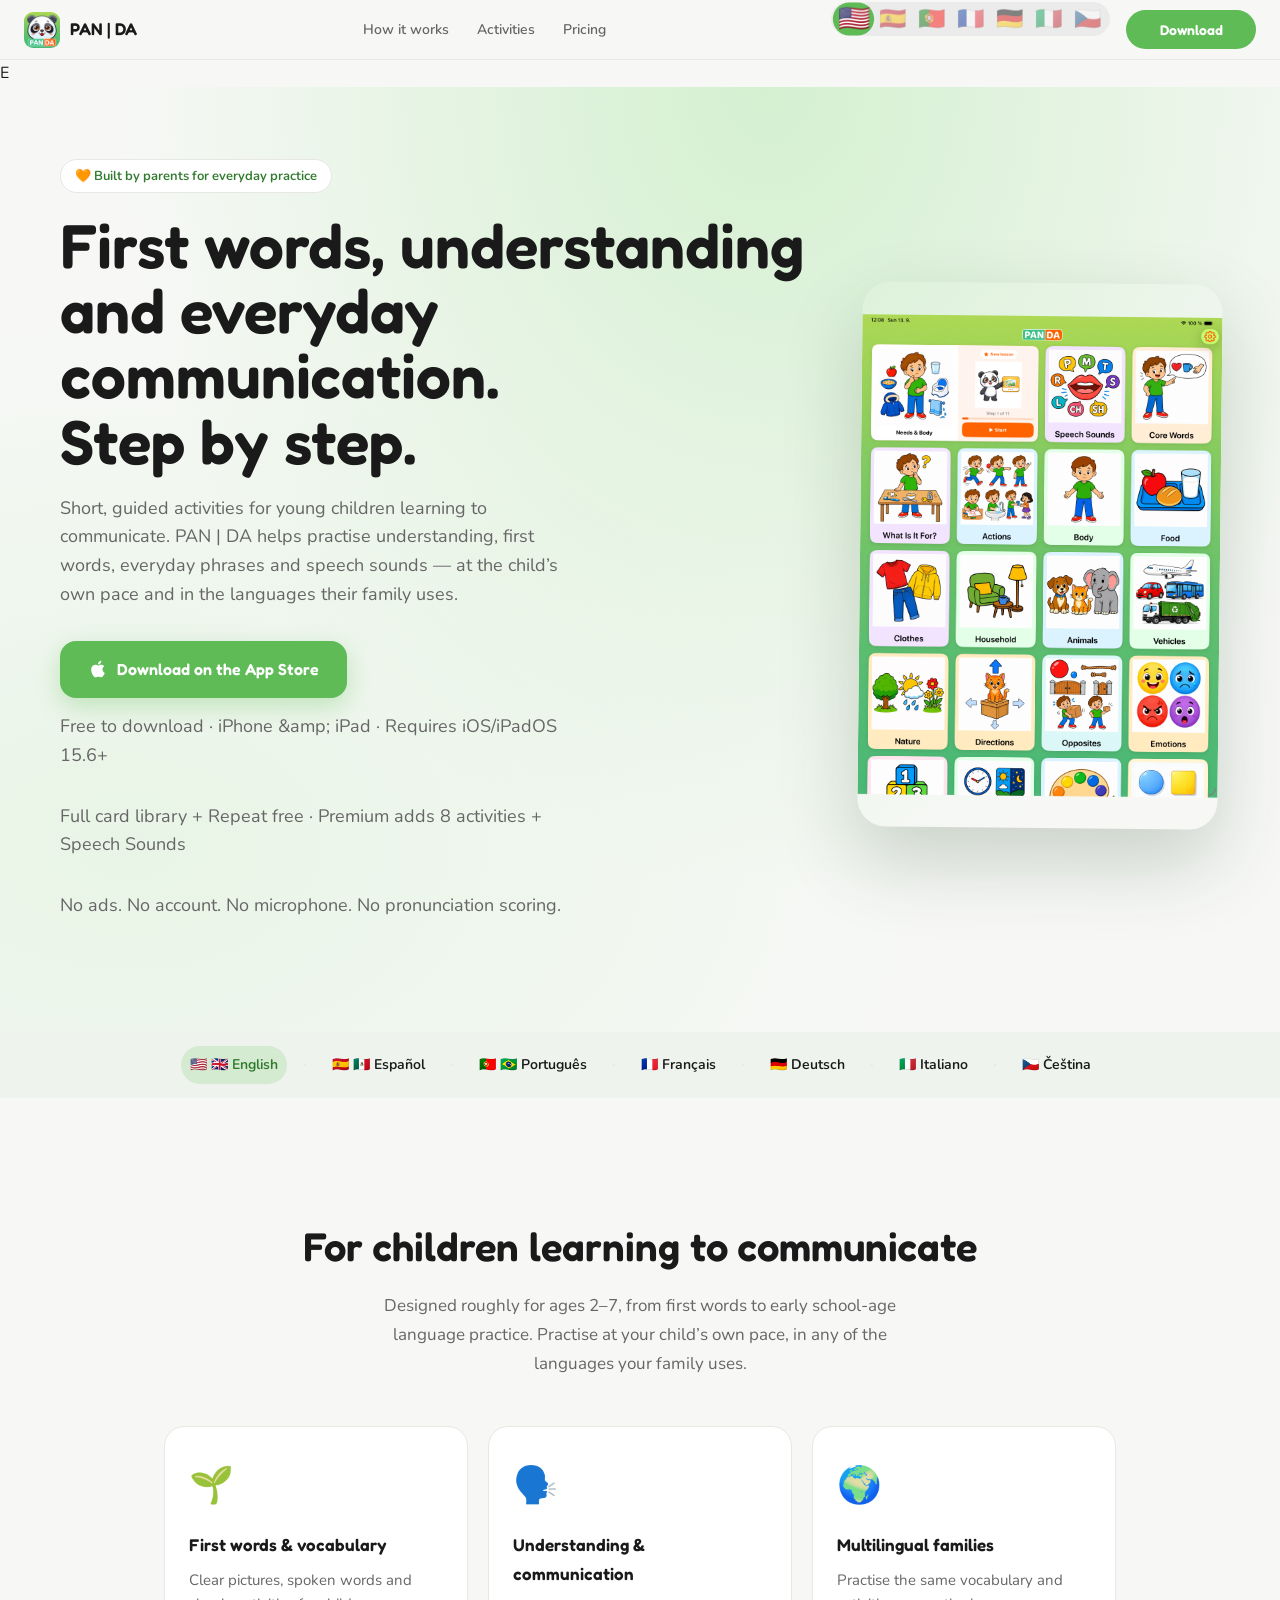
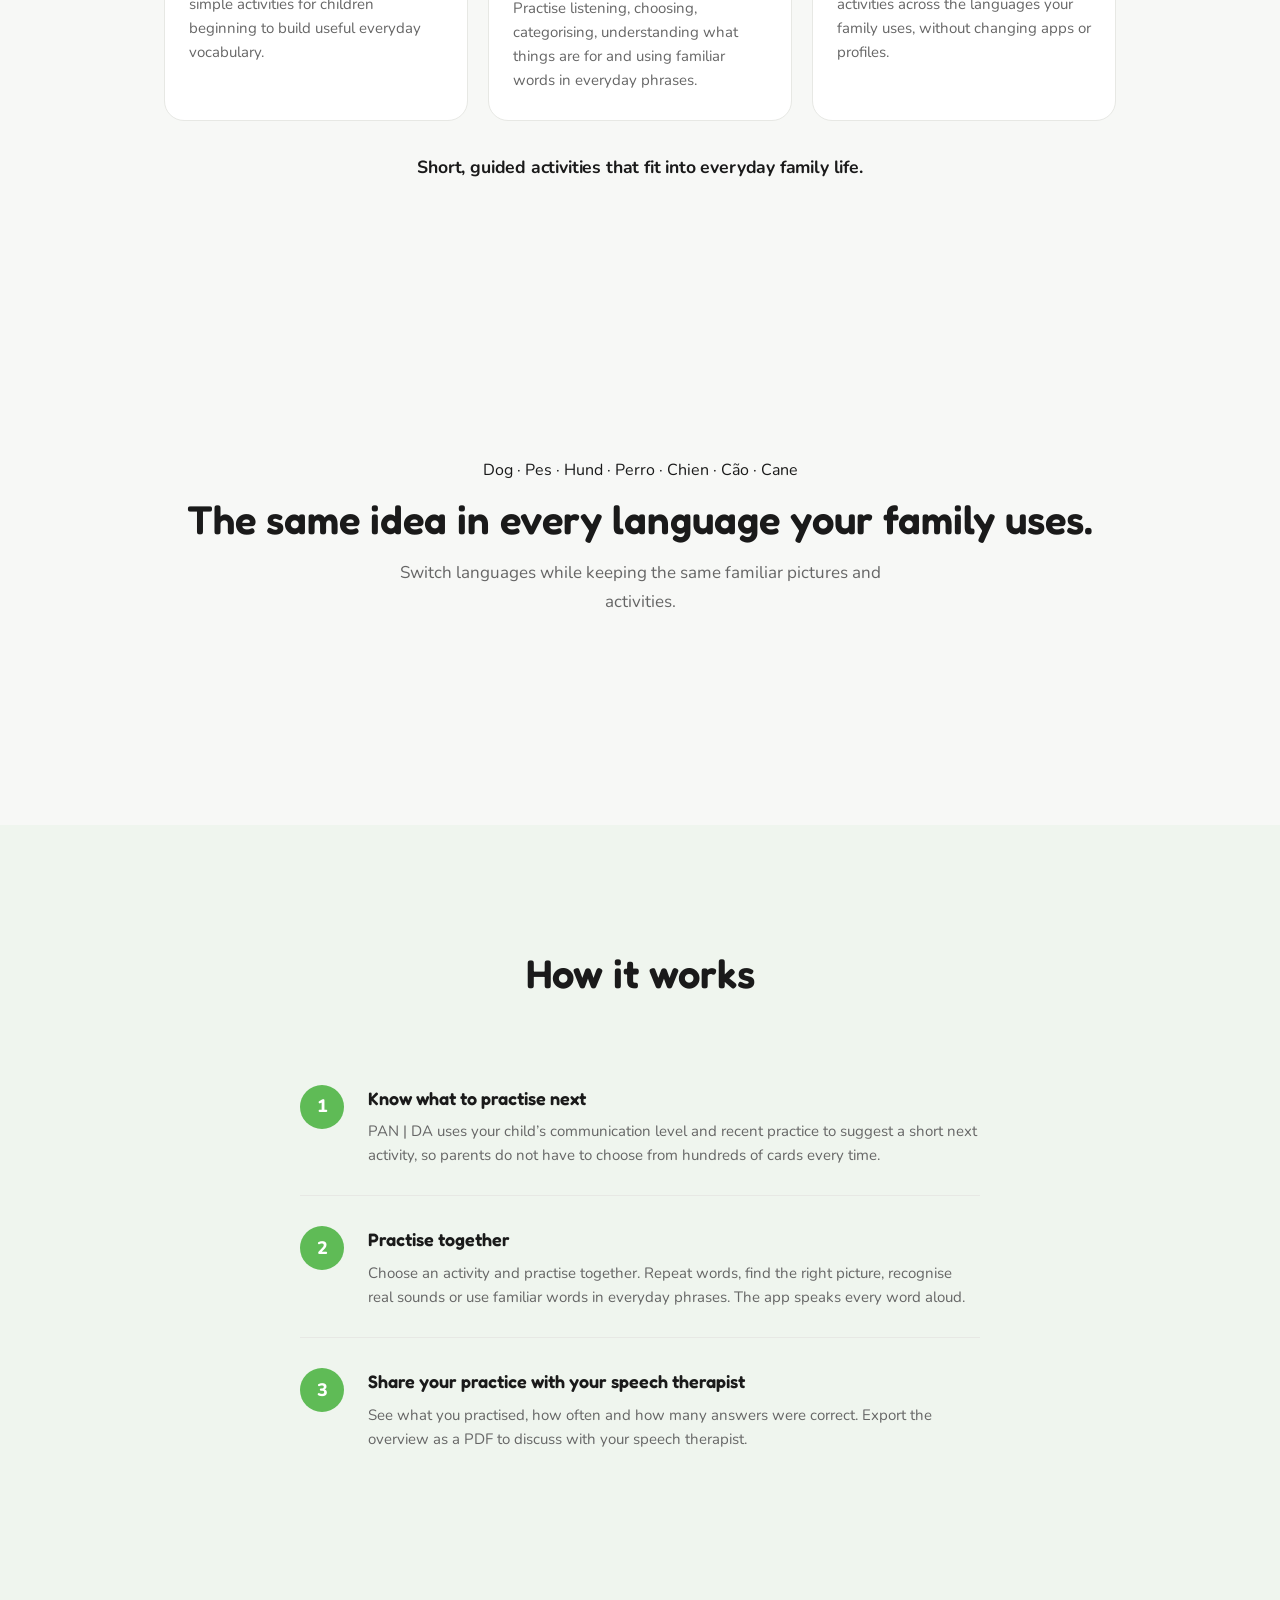
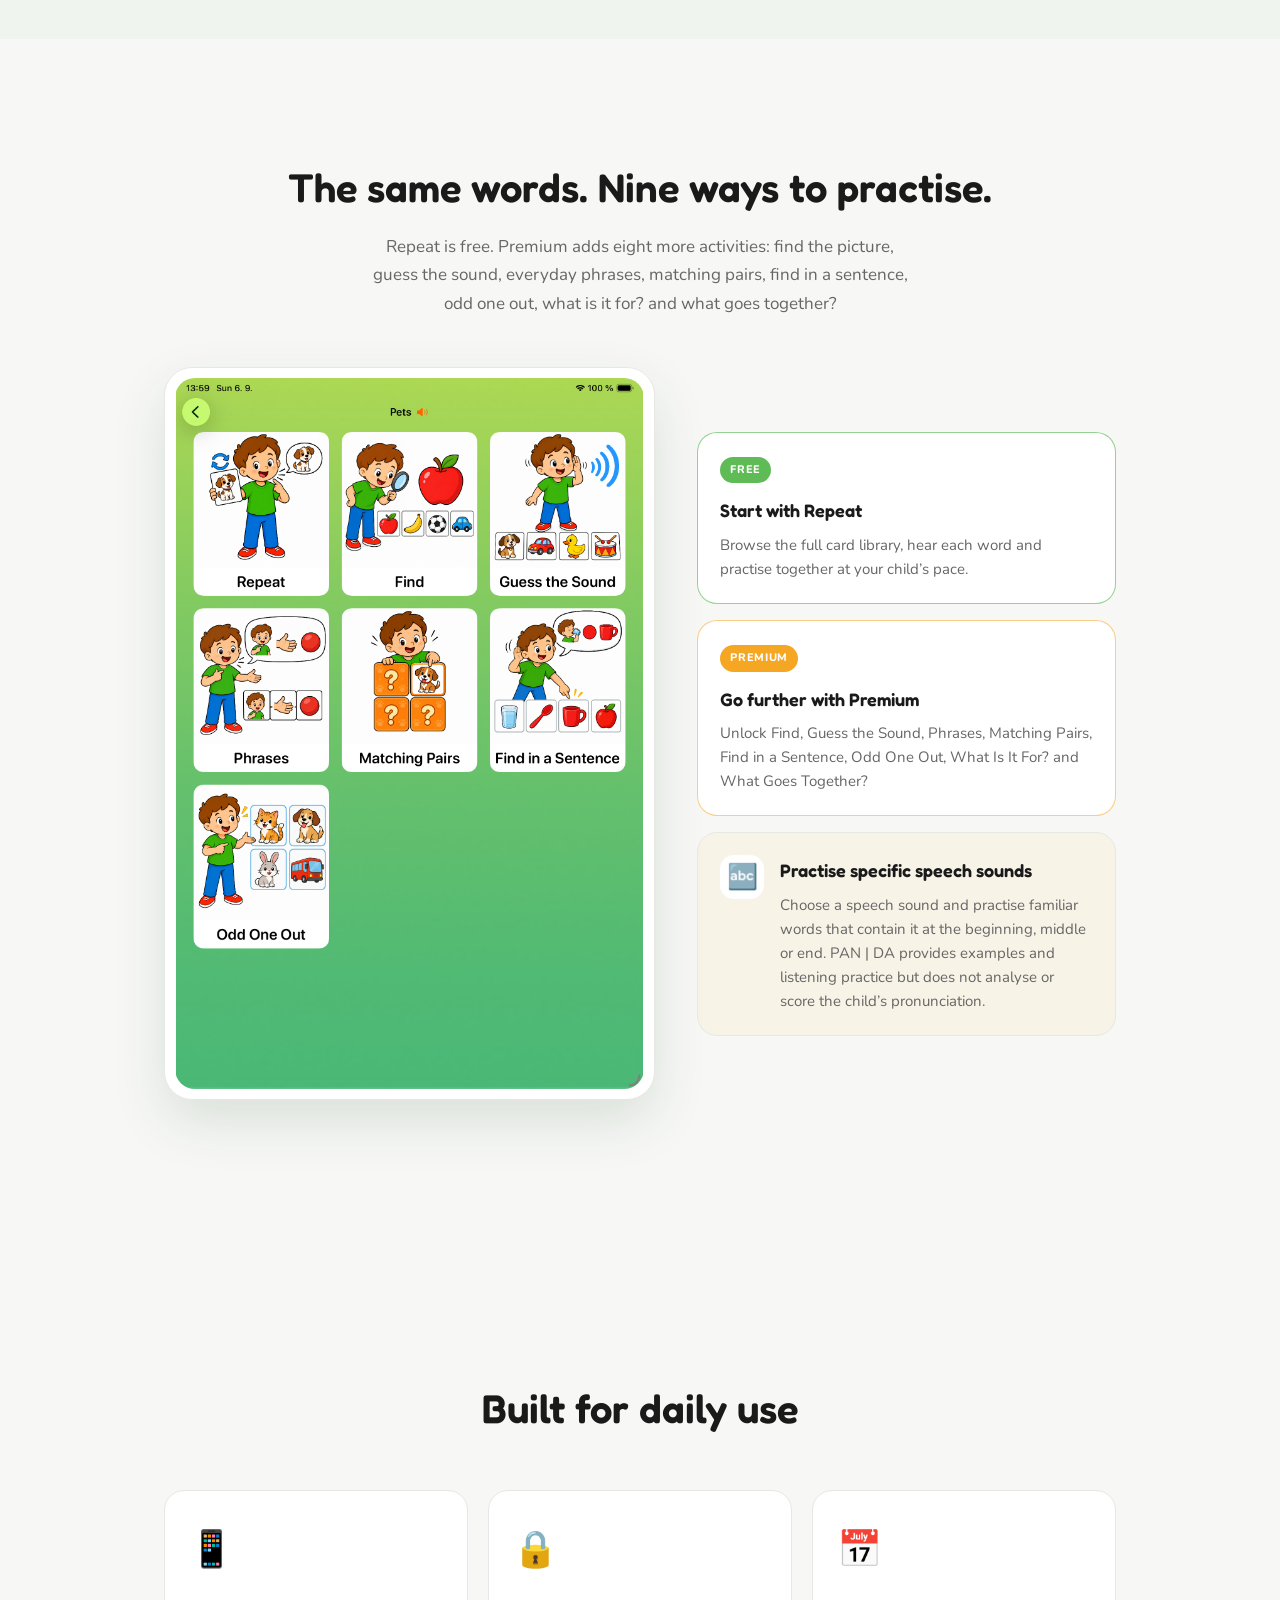
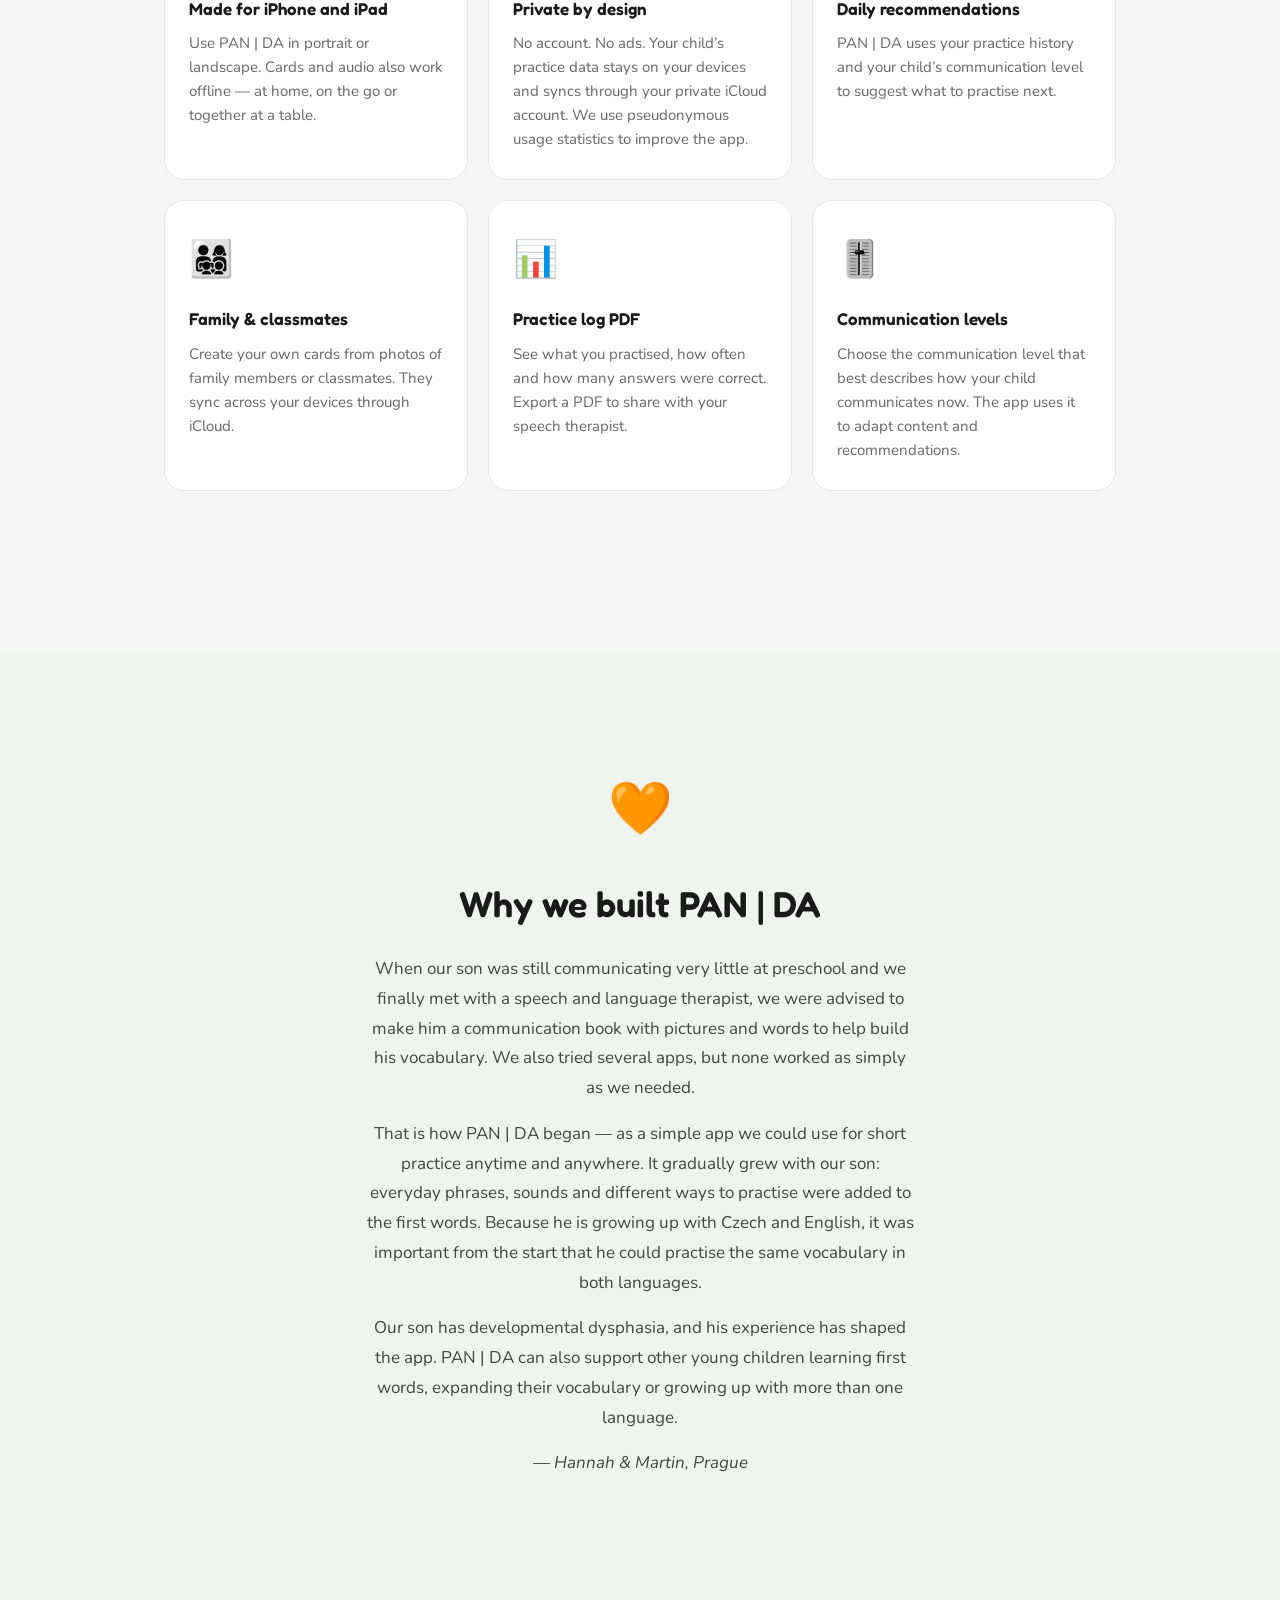
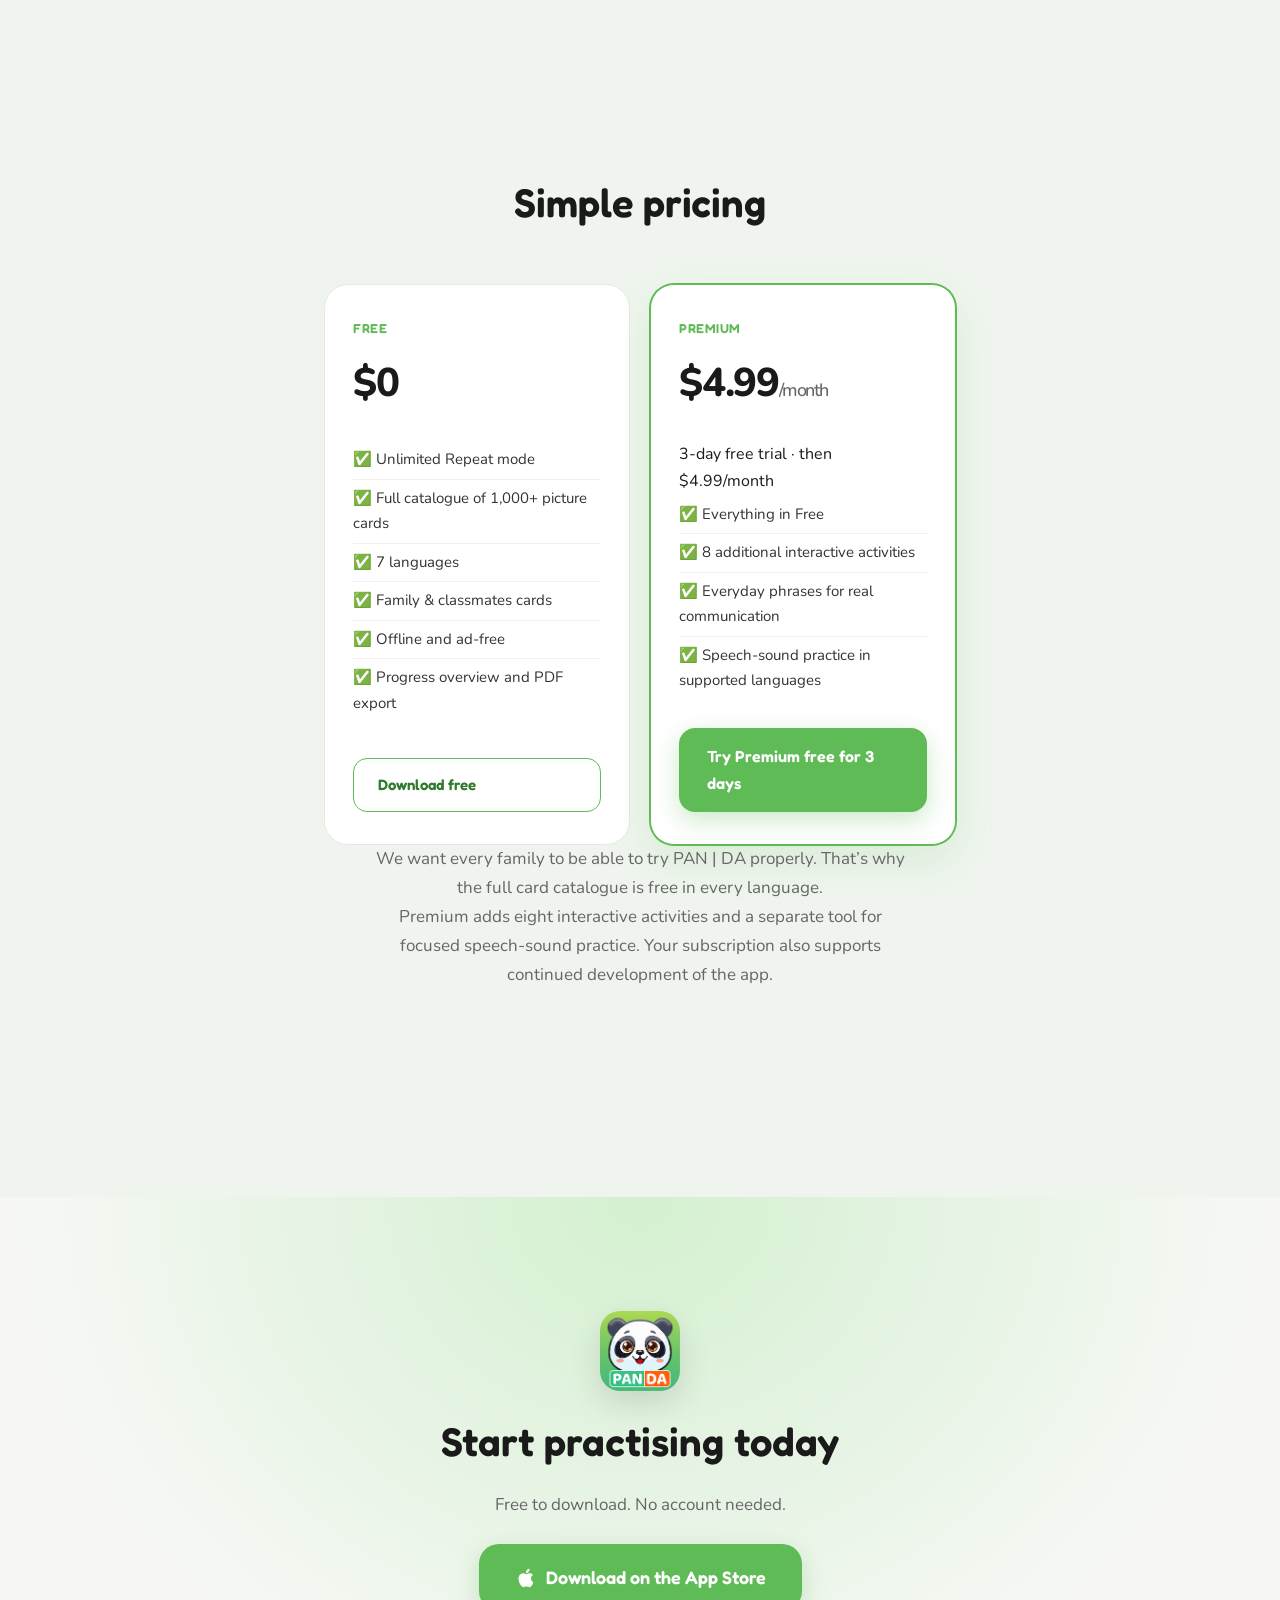
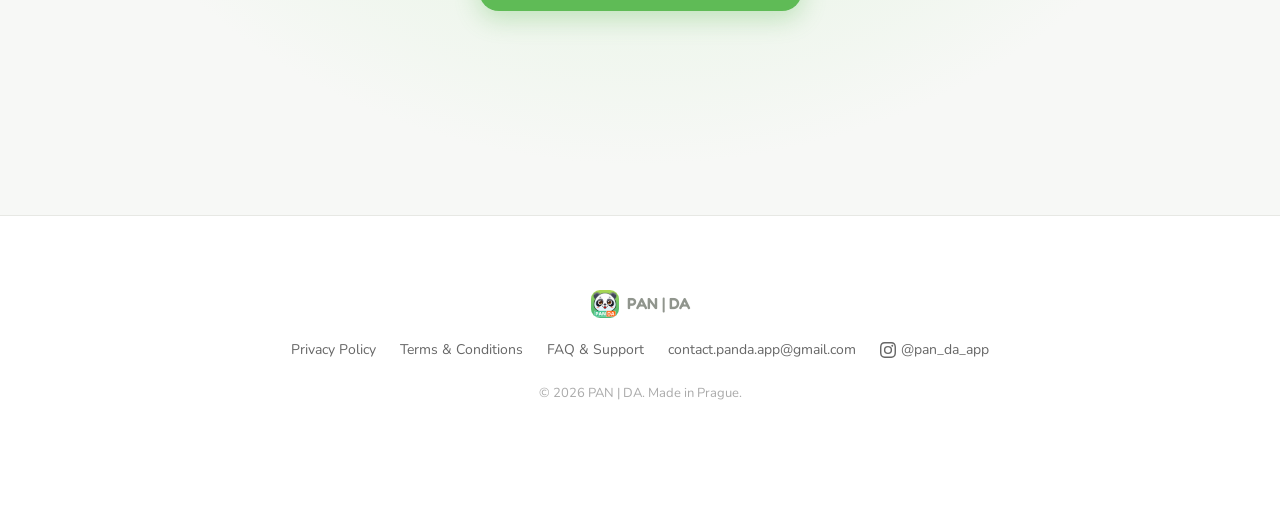
==== commit 8d717058: "Add files via upload" ====
--- a/index.html
+++ b/index.html
@@ -4,7 +4,7 @@
   <meta charset="UTF-8" />
   <meta name="viewport" content="width=device-width, initial-scale=1.0" />
   <title>PAN | DA — Playful language practice for young children</title>
-  <meta name="description" content="PAN | DA — guided language practice for young children. Full card library free. Premium adds seven interactive activities and speech-sound practice. No ads, no account, no microphone." />
+  <meta name="description" content="PAN | DA — guided language practice for young children. Full card library free. Premium adds eight interactive activities and speech-sound practice. No ads, no account, no microphone." />
   <link rel="stylesheet" href="styles.css" />
   <link rel="stylesheet" href="landing.css" />
   <script data-goatcounter="https://martinkaplan.goatcounter.com/count" async src="//gc.zgo.at/count.js"></script>
@@ -40,7 +40,7 @@
         <span id="hero-cta-text">Download on the App Store</span>
       </a>
       <p class="hero-free" id="hero-store-info">Free to download · iPhone &amp; iPad · Requires iOS/iPadOS 15.6+</p>
-      <p class="hero-free" id="hero-free">Full card library + Repeat free · Premium adds 7 activities + Speech Sounds</p>
+      <p class="hero-free" id="hero-free">Full card library + Repeat free · Premium adds 8 activities + Speech Sounds</p>
       <p class="hero-free" id="hero-privacy">No ads. No account. No microphone. No pronunciation scoring.</p>
     </div>
     <div class="hero-visual">
@@ -137,8 +137,8 @@
 <!-- ── TRAINING MODES ── -->
 <section class="section" id="sec-modes">
   <div class="container">
-    <h2 class="section-title" id="modes-title">The same words. Eight ways to practise.</h2>
-    <p class="section-sub" id="modes-sub">Repeat is free. Premium adds seven more activities: finding pictures, recognising sounds, listening to phrases, matching pairs, object functions and more.</p>
+    <h2 class="section-title" id="modes-title">The same words. Nine ways to practise.</h2>
+    <p class="section-sub" id="modes-sub">Repeat is free. Premium adds eight more activities: finding pictures, recognising sounds, everyday phrases, matching pairs, find in a sentence, odd one out, what is it for? and what goes together?</p>
 
     <div class="modes-showcase-grid">
       <div class="modes-image-card">
@@ -155,7 +155,7 @@
         <div class="tier-summary tier-summary-premium">
           <div class="tier-pill tier-pill-premium" id="mode-premium-label">PREMIUM</div>
           <h3 id="modes-premium-title">Go further with Premium</h3>
-          <p id="modes-premium-body">Unlock Find, Guess the Sound, Phrases, Matching Pairs, Find in a Sentence, Odd One Out and Object Functions.</p>
+          <p id="modes-premium-body">Unlock Find, Guess the Sound, Phrases, Matching Pairs, Find in a Sentence, Odd One Out, What Is It For? and What Goes Together?</p>
         </div>
 
         <div class="speech-callout">
@@ -247,7 +247,7 @@
         <p class="pricing-trial" id="price-trial">3-day free trial · then $4.99/month</p>
         <ul class="pricing-list">
           <li id="pp1">✅ Everything in Free</li>
-          <li id="pp2">✅ 7 additional interactive activities</li>
+          <li id="pp2">✅ 8 additional interactive activities</li>
           <li id="pp3">✅ Everyday phrases for real communication</li>
           <li id="pp5">✅ Speech-sound practice in supported languages</li>
         </ul>
@@ -256,7 +256,7 @@
     </div>
     <div class="section-sub pricing-explanation">
       <p id="pricing-note1">We want every family to be able to try PAN | DA properly. That’s why the full card catalogue is free in every language.</p>
-      <p id="pricing-note2">Premium adds seven interactive activities and a separate tool for focused speech-sound practice. Your subscription also supports continued development of the app.</p>
+      <p id="pricing-note2">Premium adds eight interactive activities and a separate tool for focused speech-sound practice. Your subscription also supports continued development of the app.</p>
     </div>
   </div>
 </section>
@@ -329,7 +329,7 @@
     "fw3-title": "Vícejazyčné rodiny",
     "hero-badge": "🧡 Vytvořeno rodiči pro každodenní procvičování",
     "hero-cta-text": "Stáhnout v App Storu",
-    "hero-free": "Celý katalog + Opakuj zdarma · Premium přidává 7 aktivit + procvičování hlásek",
+    "hero-free": "Celý katalog + Opakuj zdarma · Premium přidává 8 aktivit + procvičování hlásek",
     "hero-h1": "První slova, porozumění a každodenní komunikace.<br>Krok za krokem.",
     "hero-image-alt": "Domovská obrazovka PAN | DA na iPadu",
     "hero-privacy": "Bez reklam. Bez registrace. Bez mikrofonu. Bez hodnocení výslovnosti.",
@@ -343,10 +343,10 @@
     "modes-free-body": "Procházejte celý katalog kartiček, poslouchejte slova a procvičujte společně tempem dítěte.",
     "modes-free-title": "Začněte s režimem Opakuj",
     "modes-image-alt": "Výběr aktivit PAN | DA na iPadu",
-    "modes-premium-body": "Odemkněte Najdi, Poznej zvuk, Fráze, Pexeso, Najdi podle věty, Co sem nepatří? a K čemu to je?.",
+    "modes-premium-body": "Odemkněte Najdi, Poznej zvuk, Fráze, Pexeso, Najdi podle věty, Co sem nepatří?, K čemu to je? a Co k sobě patří?.",
     "modes-premium-title": "S Premium pokračujte dál",
-    "modes-sub": "Režim Opakuj je zdarma. Premium přidává dalších sedm aktivit: najdi obrázek, poznej zvuk, fráze, pexeso, najdi podle věty, co sem nepatří a k čemu to je?",
-    "modes-title": "Jedna slovní zásoba. Osm způsobů procvičování.",
+    "modes-sub": "Režim Opakuj je zdarma. Premium přidává dalších osm aktivit: najdi obrázek, poznej zvuk, fráze, pexeso, najdi podle věty, co sem nepatří, k čemu to je? a co k sobě patří?",
+    "modes-title": "Jedna slovní zásoba. Devět způsobů procvičování.",
     "nav-activities": "Aktivity",
     "nav-download": "Stáhnout",
     "nav-how": "Jak to funguje",
@@ -359,7 +359,7 @@
     "pf5": "✅ Offline a bez reklam",
     "pf6": "✅ Přehled pokroku a export do PDF",
     "pp1": "✅ Vše ze základní verze",
-    "pp2": "✅ 7 dalších interaktivních aktivit",
+    "pp2": "✅ 8 dalších interaktivních aktivit",
     "pp3": "✅ Každodenní fráze pro praktickou komunikaci",
     "pp5": "✅ Procvičování hlásek v podporovaných jazycích",
     "price-amount": "99 Kč",
@@ -370,7 +370,7 @@
     "price-premium-label": "Premium",
     "price-trial": "3 dny zdarma · poté 99 Kč/měsíc",
     "pricing-note1": "Chceme, aby si každá rodina mohla PAN | DA smysluplně vyzkoušet. Proto je celý katalog kartiček dostupný zdarma, a to ve všech jazycích.",
-    "pricing-note2": "Premium přidává sedm interaktivních aktivit a samostatný nástroj pro cílené procvičování hlásek. Předplatným zároveň podporujete další vývoj aplikace.",
+    "pricing-note2": "Premium přidává osm interaktivních aktivit a samostatný nástroj pro cílené procvičování hlásek. Předplatným zároveň podporujete další vývoj aplikace.",
     "pricing-title": "Jednoduché ceny",
     "speech-body": "Vyberte hlásku a procvičujte známá slova, která ji obsahují na začátku, uprostřed nebo na konci. PAN | DA poskytuje příklady a sluchový nácvik, ale neanalyzuje ani nehodnotí výslovnost dítěte.",
     "speech-title": "Cílené procvičování hlásek",
@@ -417,7 +417,7 @@
     "fw3-title": "Mehrsprachige Familien",
     "hero-badge": "🧡 Von Eltern für den Alltag entwickelt",
     "hero-cta-text": "Im App Store laden",
-    "hero-free": "Gesamter Kartenkatalog + Wiederholen kostenlos · Premium: 7 weitere Aktivitäten + Lautübungen",
+    "hero-free": "Gesamter Kartenkatalog + Wiederholen kostenlos · Premium: 8 weitere Aktivitäten + Lautübungen",
     "hero-h1": "Erste Wörter, Verstehen und Alltagskommunikation.<br>Schritt für Schritt.",
     "hero-image-alt": "PAN | DA Startbildschirm auf dem iPad",
     "hero-privacy": "Keine Werbung. Kein Konto. Kein Mikrofon. Keine Aussprachebewertung.",
@@ -431,10 +431,10 @@
     "modes-free-body": "Den gesamten Kartenkatalog ansehen, jedes Wort anhören und gemeinsam im Tempo des Kindes üben.",
     "modes-free-title": "Mit Wiederholen starten",
     "modes-image-alt": "PAN | DA Aktivitätsauswahl auf dem iPad",
-    "modes-premium-body": "Finden, Geräusch erkennen, Sätze, Paare finden, Im Satz finden, Was passt nicht? und Wofür ist das? freischalten.",
+    "modes-premium-body": "Finden, Geräusch erkennen, Sätze, Paare finden, Im Satz finden, Was passt nicht?, Wofür ist das? und Was gehört zusammen? freischalten.",
     "modes-premium-title": "Mit Premium weitergehen",
-    "modes-sub": "Wiederholen ist kostenlos. Premium ergänzt sieben weitere Aktivitäten: Bild finden, Geräusch erkennen, Alltagssätze, Kartenpaare, Im Satz finden, Was passt nicht? und Wofür ist das?",
-    "modes-title": "Dieselben Wörter. Acht Möglichkeiten zum Üben.",
+    "modes-sub": "Wiederholen ist kostenlos. Premium ergänzt acht weitere Aktivitäten: Bild finden, Geräusch erkennen, Alltagssätze, Kartenpaare, Im Satz finden, Was passt nicht?, Wofür ist das? und Was gehört zusammen?",
+    "modes-title": "Dieselben Wörter. Neun Möglichkeiten zum Üben.",
     "nav-activities": "Aktivitäten",
     "nav-download": "Herunterladen",
     "nav-how": "So funktioniert es",
@@ -447,7 +447,7 @@
     "pf5": "✅ Offline und werbefrei",
     "pf6": "✅ Fortschrittsübersicht und PDF-Export",
     "pp1": "✅ Alles aus der kostenlosen Version",
-    "pp2": "✅ 7 zusätzliche interaktive Aktivitäten",
+    "pp2": "✅ 8 zusätzliche interaktive Aktivitäten",
     "pp3": "✅ Alltagssätze für praktische Kommunikation",
     "pp5": "✅ Lautübungen in unterstützten Sprachen",
     "price-amount": "4,99 $",
@@ -458,7 +458,7 @@
     "price-premium-label": "Premium",
     "price-trial": "3 Tage kostenlos · danach 4,99 $/Monat",
     "pricing-note1": "Wir möchten, dass jede Familie PAN | DA in Ruhe ausprobieren kann. Deshalb ist der gesamte Kartenkatalog in allen Sprachen kostenlos verfügbar.",
-    "pricing-note2": "Premium ergänzt sieben interaktive Aktivitäten und ein separates Werkzeug für gezielte Lautübungen. Mit deinem Abo unterstützt du außerdem die Weiterentwicklung der App.",
+    "pricing-note2": "Premium ergänzt acht interaktive Aktivitäten und ein separates Werkzeug für gezielte Lautübungen. Mit deinem Abo unterstützt du außerdem die Weiterentwicklung der App.",
     "pricing-title": "Einfache Preise",
     "speech-body": "Wähle einen Laut und übe vertraute Wörter, die ihn am Anfang, in der Mitte oder am Ende enthalten. PAN | DA bietet Beispiele und Hörübungen, analysiert oder bewertet aber nicht die Aussprache des Kindes.",
     "speech-title": "Gezielte Lautübungen",
@@ -505,7 +505,7 @@
     "fw3-title": "Multilingual families",
     "hero-badge": "🧡 Built by parents for everyday practice",
     "hero-cta-text": "Download on the App Store",
-    "hero-free": "Full card library + Repeat free · Premium adds 7 activities + Speech Sounds",
+    "hero-free": "Full card library + Repeat free · Premium adds 8 activities + Speech Sounds",
     "hero-h1": "First words, understanding and everyday communication.<br>Step by step.",
     "hero-image-alt": "PAN | DA home screen on iPad",
     "hero-privacy": "No ads. No account. No microphone. No pronunciation scoring.",
@@ -519,10 +519,10 @@
     "modes-free-body": "Browse the full card library, hear each word and practise together at your child’s pace.",
     "modes-free-title": "Start with Repeat",
     "modes-image-alt": "PAN | DA activity selection on iPad",
-    "modes-premium-body": "Unlock Find, Guess the Sound, Phrases, Matching Pairs, Find in a Sentence, Odd One Out and Object Functions.",
+    "modes-premium-body": "Unlock Find, Guess the Sound, Phrases, Matching Pairs, Find in a Sentence, Odd One Out, What Is It For? and What Goes Together?",
     "modes-premium-title": "Go further with Premium",
-    "modes-sub": "Repeat is free. Premium adds seven more activities: find the picture, guess the sound, everyday phrases, matching pairs, find in a sentence, odd one out and what is it for?",
-    "modes-title": "The same words. Eight ways to practise.",
+    "modes-sub": "Repeat is free. Premium adds eight more activities: find the picture, guess the sound, everyday phrases, matching pairs, find in a sentence, odd one out, what is it for? and what goes together?",
+    "modes-title": "The same words. Nine ways to practise.",
     "nav-activities": "Activities",
     "nav-download": "Download",
     "nav-how": "How it works",
@@ -535,7 +535,7 @@
     "pf5": "✅ Offline and ad-free",
     "pf6": "✅ Progress overview and PDF export",
     "pp1": "✅ Everything in Free",
-    "pp2": "✅ 7 additional interactive activities",
+    "pp2": "✅ 8 additional interactive activities",
     "pp3": "✅ Everyday phrases for real communication",
     "pp5": "✅ Speech-sound practice in supported languages",
     "price-amount": "$4.99",
@@ -546,7 +546,7 @@
     "price-premium-label": "Premium",
     "price-trial": "3-day free trial · then $4.99/month",
     "pricing-note1": "We want every family to be able to try PAN | DA properly. That’s why the full card catalogue is free in every language.",
-    "pricing-note2": "Premium adds seven interactive activities and a separate tool for focused speech-sound practice. Your subscription also supports continued development of the app.",
+    "pricing-note2": "Premium adds eight interactive activities and a separate tool for focused speech-sound practice. Your subscription also supports continued development of the app.",
     "pricing-title": "Simple pricing",
     "speech-body": "Choose a speech sound and practise familiar words that contain it at the beginning, middle or end. PAN | DA provides examples and listening practice but does not analyse or score the child’s pronunciation.",
     "speech-title": "Practise specific speech sounds",
@@ -593,7 +593,7 @@
     "fw3-title": "Familias multilingües",
     "hero-badge": "🧡 Creado por padres para la práctica diaria",
     "hero-cta-text": "Descargar en la App Store",
-    "hero-free": "Catálogo completo + Repetir gratis · Premium añade 7 actividades + práctica de sonidos del habla",
+    "hero-free": "Catálogo completo + Repetir gratis · Premium añade 8 actividades + práctica de sonidos del habla",
     "hero-h1": "Primeras palabras, comprensión y comunicación del día a día.<br>Paso a paso.",
     "hero-image-alt": "Pantalla de inicio de PAN | DA en iPad",
     "hero-privacy": "Sin anuncios. Sin cuenta. Sin micrófono. Sin evaluación de pronunciación.",
@@ -607,10 +607,10 @@
     "modes-free-body": "Explora todo el catálogo, escucha cada palabra y practicad juntos al ritmo del niño.",
     "modes-free-title": "Empieza con Repetir",
     "modes-image-alt": "Selección de actividades de PAN | DA en iPad",
-    "modes-premium-body": "Desbloquea Encontrar, Adivina el sonido, Frases, Parejas, Encontrar en la frase, El intruso y ¿Para qué sirve?.",
+    "modes-premium-body": "Desbloquea Encontrar, Adivina el sonido, Frases, Parejas, Encontrar en la frase, El intruso, ¿Para qué sirve? y ¿Qué va junto?.",
     "modes-premium-title": "Sigue con Premium",
-    "modes-sub": "Repetir es gratis. Premium añade siete actividades más: encontrar la imagen, adivinar el sonido, frases cotidianas, parejas, encontrar en la frase, el intruso y ¿para qué sirve?",
-    "modes-title": "Las mismas palabras. Ocho formas de practicar.",
+    "modes-sub": "Repetir es gratis. Premium añade ocho actividades más: encontrar la imagen, adivinar el sonido, frases cotidianas, parejas, encontrar en la frase, el intruso, ¿para qué sirve? y ¿qué va junto?",
+    "modes-title": "Las mismas palabras. Nueve formas de practicar.",
     "nav-activities": "Actividades",
     "nav-download": "Descargar",
     "nav-how": "Cómo funciona",
@@ -623,7 +623,7 @@
     "pf5": "✅ Sin conexión y sin anuncios",
     "pf6": "✅ Progreso y exportación a PDF",
     "pp1": "✅ Todo lo de la versión gratuita",
-    "pp2": "✅ 7 actividades interactivas adicionales",
+    "pp2": "✅ 8 actividades interactivas adicionales",
     "pp3": "✅ Frases cotidianas para comunicarse",
     "pp5": "✅ Práctica de sonidos del habla en los idiomas compatibles",
     "price-amount": "$4.99",
@@ -634,7 +634,7 @@
     "price-premium-label": "Premium",
     "price-trial": "3 días gratis · luego $4,99/mes",
     "pricing-note1": "Queremos que todas las familias puedan probar PAN | DA de verdad. Por eso, el catálogo completo de tarjetas está disponible gratis en todos los idiomas.",
-    "pricing-note2": "Premium añade siete actividades interactivas y una herramienta independiente para practicar sonidos del habla de forma específica. Tu suscripción también apoya el desarrollo continuo de la app.",
+    "pricing-note2": "Premium añade ocho actividades interactivas y una herramienta independiente para practicar sonidos del habla de forma específica. Tu suscripción también apoya el desarrollo continuo de la app.",
     "pricing-title": "Precios claros",
     "speech-body": "Elige un sonido del habla y practica palabras conocidas que lo contengan al principio, en medio o al final. PAN | DA proporciona ejemplos y práctica auditiva, pero no analiza ni puntúa la pronunciación del niño.",
     "speech-title": "Practica sonidos concretos del habla",
@@ -681,7 +681,7 @@
     "fw3-title": "Familles multilingues",
     "hero-badge": "🧡 Créé par des parents pour la pratique quotidienne",
     "hero-cta-text": "Télécharger sur l'App Store",
-    "hero-free": "Catalogue complet + Répéter gratuit · Premium ajoute 7 activités + travail des sons du langage",
+    "hero-free": "Catalogue complet + Répéter gratuit · Premium ajoute 8 activités + travail des sons du langage",
     "hero-h1": "Premiers mots, compréhension et communication du quotidien.<br>Pas à pas.",
     "hero-image-alt": "Écran d’accueil PAN | DA sur iPad",
     "hero-privacy": "Aucune publicité. Aucun compte. Aucun microphone. Aucune évaluation de la prononciation.",
@@ -695,10 +695,10 @@
     "modes-free-body": "Parcourez le catalogue, écoutez chaque mot et entraînez-vous ensemble au rythme de votre enfant.",
     "modes-free-title": "Commencez avec Répéter",
     "modes-image-alt": "Sélection des activités PAN | DA sur iPad",
-    "modes-premium-body": "Débloquez Trouver, Deviner le son, Phrases, Paires, Trouver dans la phrase, L’intrus et À quoi ça sert ?.",
+    "modes-premium-body": "Débloquez Trouver, Deviner le son, Phrases, Paires, Trouver dans la phrase, L’intrus, À quoi ça sert ? et Qu’est-ce qui va ensemble ?.",
     "modes-premium-title": "Allez plus loin avec Premium",
-    "modes-sub": "Répéter est gratuit. Premium ajoute sept activités : trouver l'image, deviner le son, phrases du quotidien, paires, trouver dans la phrase, l'intrus et à quoi ça sert ?",
-    "modes-title": "Les mêmes mots. Huit façons de s’entraîner.",
+    "modes-sub": "Répéter est gratuit. Premium ajoute huit activités : trouver l’image, deviner le son, phrases du quotidien, paires, trouver dans la phrase, l’intrus, à quoi ça sert ? et qu’est-ce qui va ensemble ?",
+    "modes-title": "Les mêmes mots. Neuf façons de s’entraîner.",
     "nav-activities": "Activités",
     "nav-download": "Télécharger",
     "nav-how": "Comment ça marche",
@@ -711,7 +711,7 @@
     "pf5": "✅ Hors ligne et sans publicité",
     "pf6": "✅ Suivi des progrès et export PDF",
     "pp1": "✅ Tout le contenu de la version gratuite",
-    "pp2": "✅ 7 activités interactives supplémentaires",
+    "pp2": "✅ 8 activités interactives supplémentaires",
     "pp3": "✅ Phrases du quotidien pour communiquer",
     "pp5": "✅ Exercices sur les sons de la parole dans les langues prises en charge",
     "price-amount": "4,99 $",
@@ -722,7 +722,7 @@
     "price-premium-label": "Premium",
     "price-trial": "3 jours gratuits · puis 4,99 $/mois",
     "pricing-note1": "Nous voulons que chaque famille puisse vraiment essayer PAN | DA. C’est pourquoi le catalogue complet de cartes est disponible gratuitement dans toutes les langues.",
-    "pricing-note2": "Premium ajoute sept activités interactives et un outil séparé pour travailler des sons du langage ciblés. Votre abonnement soutient également le développement continu de l’app.",
+    "pricing-note2": "Premium ajoute huit activités interactives et un outil séparé pour travailler des sons du langage ciblés. Votre abonnement soutient également le développement continu de l’app.",
     "pricing-title": "Tarifs simples",
     "speech-body": "Choisissez un son et entraînez-vous avec des mots familiers qui le contiennent au début, au milieu ou à la fin. PAN | DA propose des exemples et un entraînement auditif, mais n'analyse ni n'évalue la prononciation de l'enfant.",
     "speech-title": "Travailler des sons précis de la parole",
@@ -769,7 +769,7 @@
     "fw3-title": "Famiglie multilingue",
     "hero-badge": "🧡 Creata da genitori per la pratica quotidiana",
     "hero-cta-text": "Scarica dall’App Store",
-    "hero-free": "Catalogo completo + Ripeti gratis · Premium aggiunge 7 attività + pratica dei suoni",
+    "hero-free": "Catalogo completo + Ripeti gratis · Premium aggiunge 8 attività + pratica dei suoni",
     "hero-h1": "Prime parole, comprensione e comunicazione quotidiana.<br>Passo dopo passo.",
     "hero-image-alt": "Schermata iniziale di PAN | DA su iPad",
     "hero-privacy": "Nessuna pubblicità. Nessun account. Nessun microfono. Nessuna valutazione della pronuncia.",
@@ -781,12 +781,12 @@
     "modes-free-body": "Esplora l’intero catalogo di carte, ascolta ogni parola ed esercitatevi insieme al ritmo del bambino.",
     "modes-free-title": "Inizia con Ripeti",
     "modes-image-alt": "Selezione delle attività di PAN | DA su iPad",
-    "modes-premium-body": "Sblocca Trova, Indovina il suono, Frasi, Coppie, Trova nella frase, Intruso e A cosa serve?.",
+    "modes-premium-body": "Sblocca Trova, Indovina il suono, Frasi, Coppie, Trova nella frase, Intruso, A cosa serve? e Cosa va insieme?.",
     "modes-premium-title": "Vai oltre con Premium",
     "lang-bridge-sub": "Cambia lingua mantenendo le stesse immagini e attività familiari.",
     "lang-bridge-title": "Lo stesso contenuto in tutte le lingue della famiglia.",
-    "modes-sub": "Ripeti è gratis. Premium aggiunge sette attività: trovare immagini, riconoscere suoni, frasi del quotidiano, abbinare coppie, trovare nella frase, l'intruso e a cosa serve?",
-    "modes-title": "Le stesse parole. Otto modi per esercitarsi.",
+    "modes-sub": "Ripeti è gratis. Premium aggiunge otto attività: trovare immagini, riconoscere suoni, frasi del quotidiano, abbinare coppie, trovare nella frase, l'intruso, a cosa serve? e cosa va insieme?",
+    "modes-title": "Le stesse parole. Nove modi per esercitarsi.",
     "nav-activities": "Attività",
     "nav-download": "Scarica",
     "nav-how": "Come funziona",
@@ -799,7 +799,7 @@
     "pf5": "✅ Offline e senza pubblicità",
     "pf6": "✅ Panoramica dei progressi ed esportazione in PDF",
     "pp1": "✅ Tutto ciò che è incluso nella versione gratuita",
-    "pp2": "✅ 7 attività interattive aggiuntive",
+    "pp2": "✅ 8 attività interattive aggiuntive",
     "pp3": "✅ Frasi quotidiane per la comunicazione reale",
     "pp5": "✅ Pratica dei suoni del linguaggio nelle lingue supportate",
     "price-amount": "$4.99",
@@ -810,7 +810,7 @@
     "price-premium-label": "Premium",
     "price-trial": "3 giorni gratis · poi $4.99/mese",
     "pricing-note1": "Vogliamo che ogni famiglia possa provare PAN | DA davvero. Per questo l’intero catalogo di carte è gratuito in tutte le lingue.",
-    "pricing-note2": "Premium aggiunge sette attività interattive e uno strumento separato per esercitare in modo mirato i suoni del linguaggio. L’abbonamento sostiene anche lo sviluppo continuo dell’app.",
+    "pricing-note2": "Premium aggiunge otto attività interattive e uno strumento separato per esercitare in modo mirato i suoni del linguaggio. L’abbonamento sostiene anche lo sviluppo continuo dell’app.",
     "pricing-title": "Prezzi semplici",
     "speech-body": "Scegliete un suono e esercitatevi con parole familiari che lo contengono all’inizio, al centro o alla fine. PAN | DA fornisce esempi e pratica uditiva, ma non analizza né valuta la pronuncia del bambino.",
     "speech-title": "Esercita suoni specifici del linguaggio",
@@ -857,7 +857,7 @@
     "fw3-title": "Famílias multilingues",
     "hero-badge": "🧡 Criado por pais para a prática diária",
     "hero-cta-text": "Descarregar na App Store",
-    "hero-free": "Catálogo completo + Repetir grátis · Premium: 7 atividades extra + sons da fala",
+    "hero-free": "Catálogo completo + Repetir grátis · Premium: 8 atividades extra + sons da fala",
     "hero-h1": "Primeiras palavras, compreensão e comunicação do dia a dia.<br>Passo a passo.",
     "hero-image-alt": "Ecrã inicial da PAN | DA no iPad",
     "hero-privacy": "Sem publicidade. Sem conta. Sem microfone. Sem avaliação da pronúncia.",
@@ -869,12 +869,12 @@
     "modes-free-body": "Explore todo o catálogo, ouça cada palavra e pratique em conjunto ao ritmo da criança.",
     "modes-free-title": "Comece com Repetir",
     "modes-image-alt": "Seleção de atividades da PAN | DA no iPad",
-    "modes-premium-body": "Desbloqueie Encontrar, Adivinhar o som, Frases, Jogo dos pares, Encontrar na frase, O intruso e Para que serve?.",
+    "modes-premium-body": "Desbloqueie Encontrar, Adivinhar o som, Frases, Jogo dos pares, Encontrar na frase, O intruso, Para que serve? e O que combina?.",
     "modes-premium-title": "Continue com Premium",
     "lang-bridge-sub": "Mude de idioma mantendo as mesmas imagens e atividades familiares.",
     "lang-bridge-title": "O mesmo conteúdo em todos os idiomas da família.",
-    "modes-sub": "Repetir é gratuito. O Premium acrescenta sete atividades: encontrar imagens, reconhecer sons, frases do dia a dia, pares, encontrar na frase, o intruso e para que serve?",
-    "modes-title": "O mesmo vocabulário. Oito formas de praticar.",
+    "modes-sub": "Repetir é gratuito. O Premium acrescenta oito atividades: encontrar imagens, reconhecer sons, frases do dia a dia, pares, encontrar na frase, o intruso, para que serve? e o que combina?",
+    "modes-title": "O mesmo vocabulário. Nove formas de praticar.",
     "nav-activities": "Atividades",
     "nav-download": "Descarregar",
     "nav-how": "Como funciona",
@@ -887,7 +887,7 @@
     "pf5": "✅ Offline e sem anúncios",
     "pf6": "✅ Progresso e exportação em PDF",
     "pp1": "✅ Tudo da versão gratuita",
-    "pp2": "✅ Mais 7 atividades interativas",
+    "pp2": "✅ Mais 8 atividades interativas",
     "pp3": "✅ Frases do dia a dia para comunicar",
     "pp5": "✅ Prática de sons da fala nos idiomas suportados",
     "price-amount": "$4,99",
@@ -898,7 +898,7 @@
     "price-premium-label": "Premium",
     "price-trial": "3 dias grátis · depois $4,99/mês",
     "pricing-note1": "Queremos que todas as famílias possam experimentar o PAN | DA de forma completa. Por isso, o catálogo completo de cartões está disponível gratuitamente em todos os idiomas.",
-    "pricing-note2": "O Premium acrescenta sete atividades interativas e uma ferramenta independente para a prática direcionada dos sons da fala. A sua subscrição também apoia o desenvolvimento contínuo da aplicação.",
+    "pricing-note2": "O Premium acrescenta oito atividades interativas e uma ferramenta independente para a prática direcionada dos sons da fala. A sua subscrição também apoia o desenvolvimento contínuo da aplicação.",
     "pricing-title": "Preços simples",
     "speech-body": "Escolha um som e pratique com palavras conhecidas que o contêm no início, no meio ou no fim. O PAN | DA fornece exemplos e prática auditiva, mas não analisa nem avalia a pronúncia da criança.",
     "speech-title": "Praticar sons específicos da fala",
@@ -983,13 +983,13 @@
 
   const metaDescription = document.querySelector('meta[name="description"]');
   const pageMeta = {
-    en: ['PAN | DA — Playful language practice for young children', 'Picture-based language practice for young children. Full card library and Repeat are free; Premium adds seven interactive activities and Speech Sounds practice.'],
-    cs: ['PAN | DA — Hravé procvičování řeči a slovní zásoby', 'Obrázkové procvičování řeči a slovní zásoby pro malé děti. Celý katalog a Opakuj jsou zdarma; Premium přidává sedm aktivit a procvičování hlásek.'],
-    de: ['PAN | DA — Spielerische Sprachübungen für Kinder', 'Bildbasierte Sprachübungen für kleine Kinder. Kartenkatalog und Wiederholen sind kostenlos; Premium ergänzt sieben Aktivitäten und Lautübungen.'],
-    es: ['PAN | DA — Práctica de lenguaje para niños', 'Práctica de lenguaje con imágenes para niños pequeños. El catálogo y Repetir son gratis; Premium añade siete actividades y práctica de sonidos.'],
-    pt: ['PAN | DA — Atividades de linguagem para crianças', 'Atividades de linguagem com imagens para crianças pequenas. O catálogo e Repetir são gratuitos; Premium acrescenta sete atividades e sons da fala.'],
-    fr: ['PAN | DA — Activités de langage pour jeunes enfants', 'Activités de langage illustrées pour jeunes enfants. Le catalogue et Répéter sont gratuits; Premium ajoute sept activités et le travail des sons du langage.'],
-    it: ['PAN | DA — Pratica del linguaggio per bambini', 'Pratica del linguaggio con immagini per bambini piccoli. Il catalogo e Ripeti sono gratuiti; Premium aggiunge sette attività interattive e la pratica dei suoni del linguaggio.']
+    en: ['PAN | DA — Playful language practice for young children', 'Picture-based language practice for young children. Full card library and Repeat are free; Premium adds eight interactive activities and Speech Sounds practice.'],
+    cs: ['PAN | DA — Hravé procvičování řeči a slovní zásoby', 'Obrázkové procvičování řeči a slovní zásoby pro malé děti. Celý katalog a Opakuj jsou zdarma; Premium přidává osm aktivit a procvičování hlásek.'],
+    de: ['PAN | DA — Spielerische Sprachübungen für Kinder', 'Bildbasierte Sprachübungen für kleine Kinder. Kartenkatalog und Wiederholen sind kostenlos; Premium ergänzt acht Aktivitäten und Lautübungen.'],
+    es: ['PAN | DA — Práctica de lenguaje para niños', 'Práctica de lenguaje con imágenes para niños pequeños. El catálogo y Repetir son gratis; Premium añade ocho actividades y práctica de sonidos.'],
+    pt: ['PAN | DA — Atividades de linguagem para crianças', 'Atividades de linguagem com imagens para crianças pequenas. O catálogo e Repetir são gratuitos; Premium acrescenta oito atividades e sons da fala.'],
+    fr: ['PAN | DA — Activités de langage pour jeunes enfants', 'Activités de langage illustrées pour jeunes enfants. Le catalogue et Répéter sont gratuits; Premium ajoute huit activités et le travail des sons du langage.'],
+    it: ['PAN | DA — Pratica del linguaggio per bambini', 'Pratica del linguaggio con immagini per bambini piccoli. Il catalogo e Ripeti sono gratuiti; Premium aggiunge otto attività interattive e la pratica dei suoni del linguaggio.']
   };
   document.title = pageMeta[lang][0];
   if (metaDescription) metaDescription.setAttribute('content', pageMeta[lang][1]);
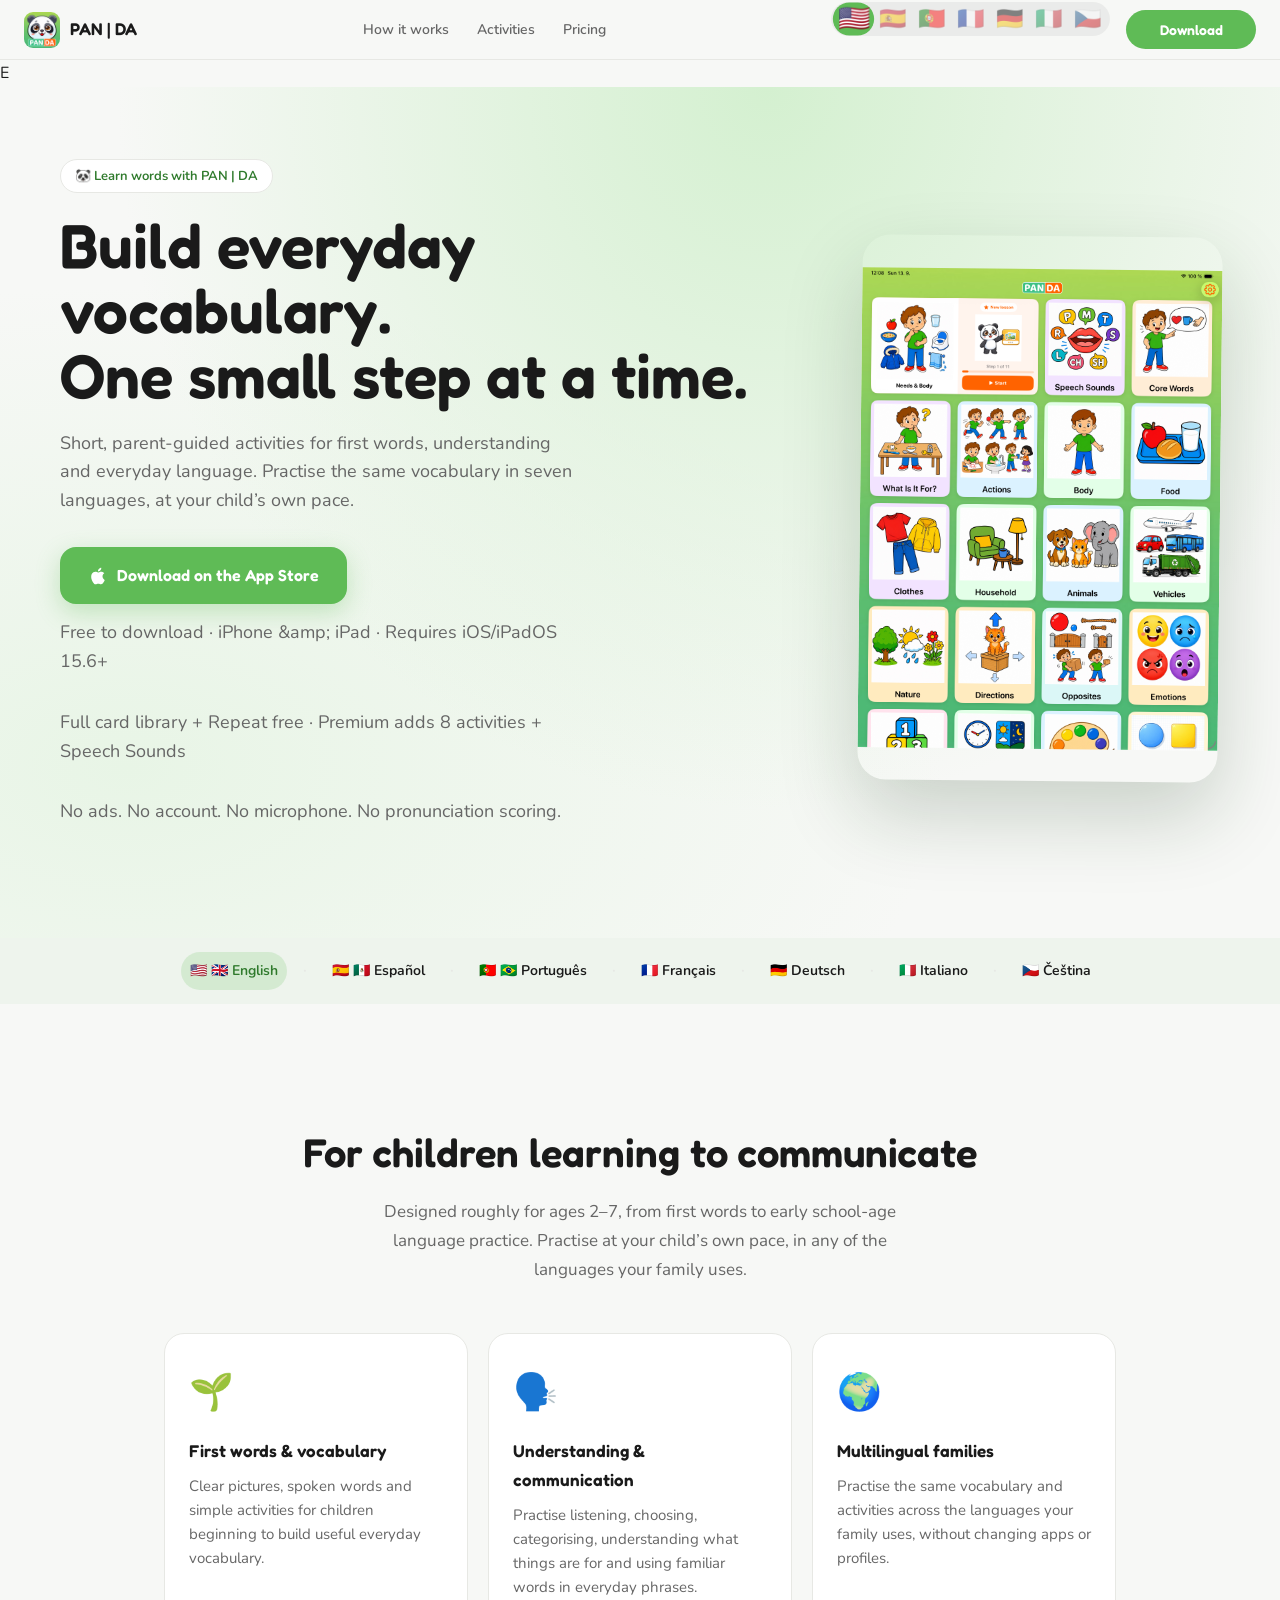
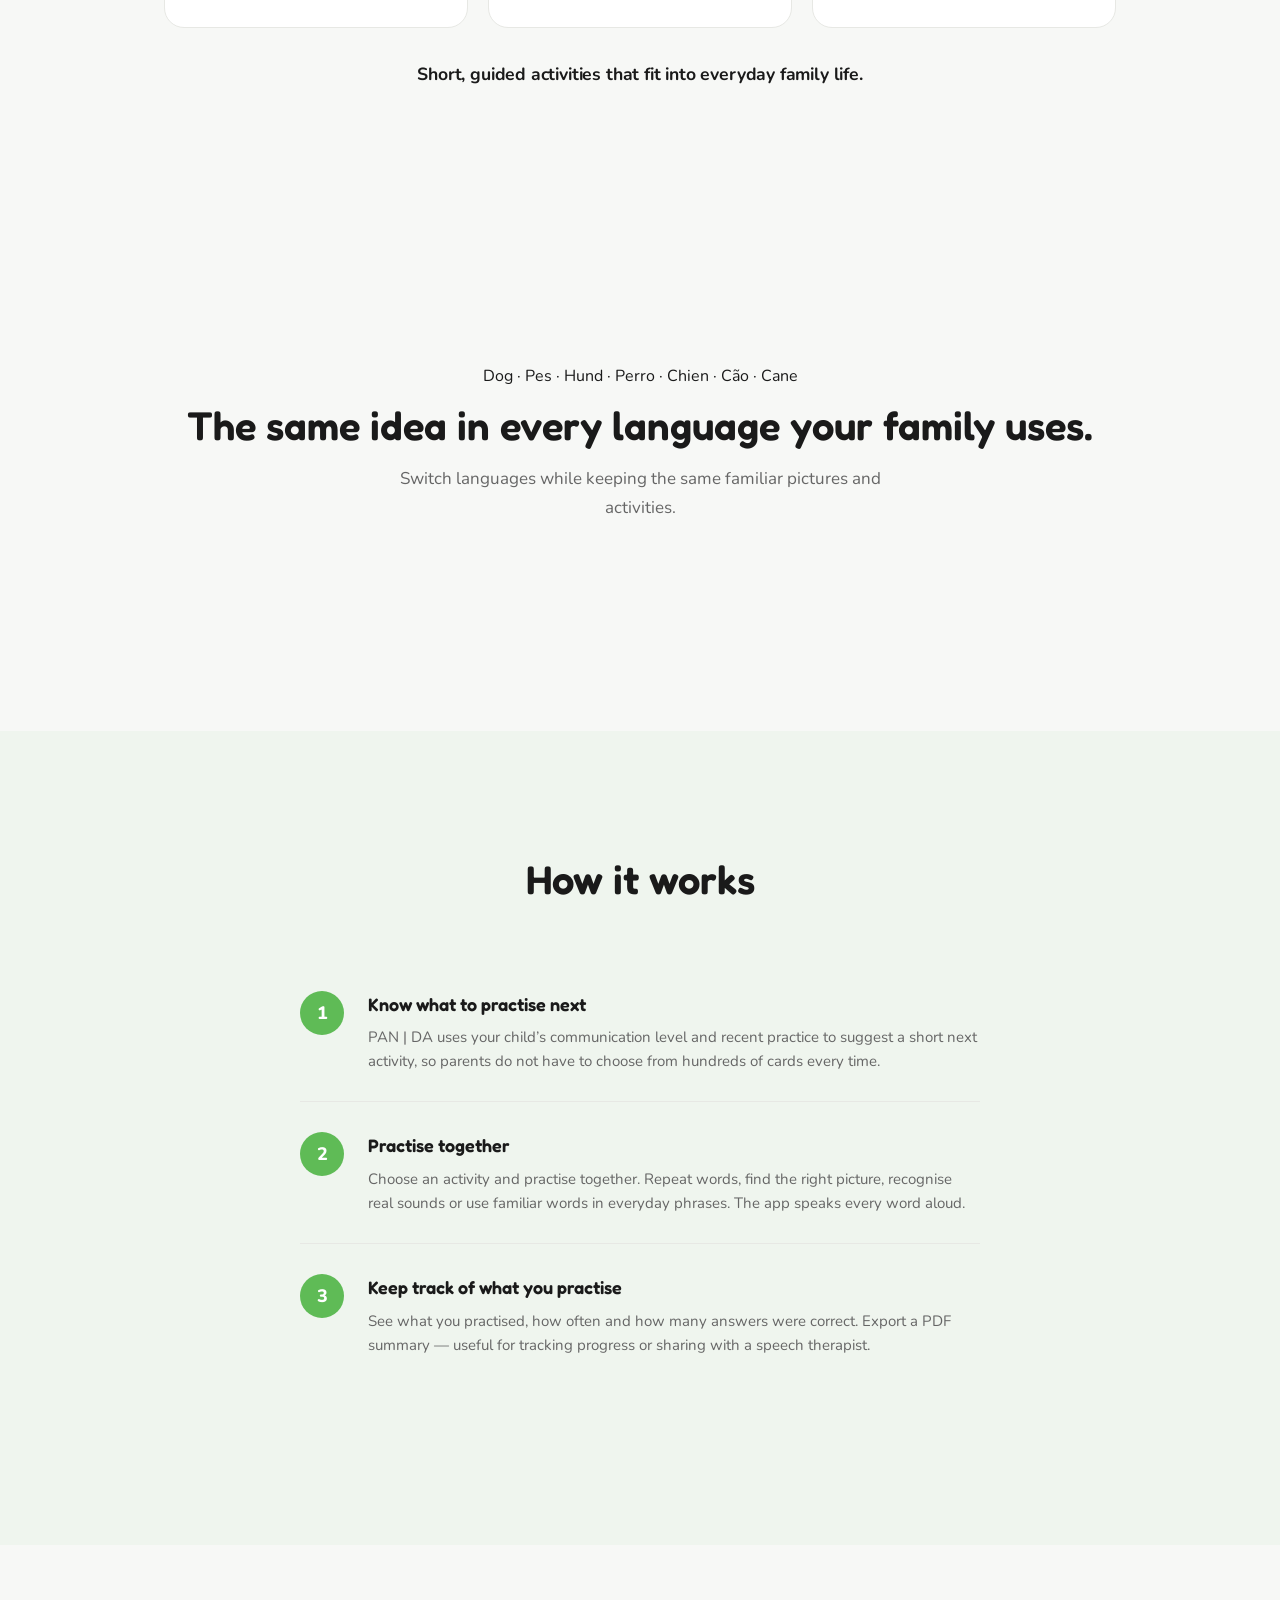
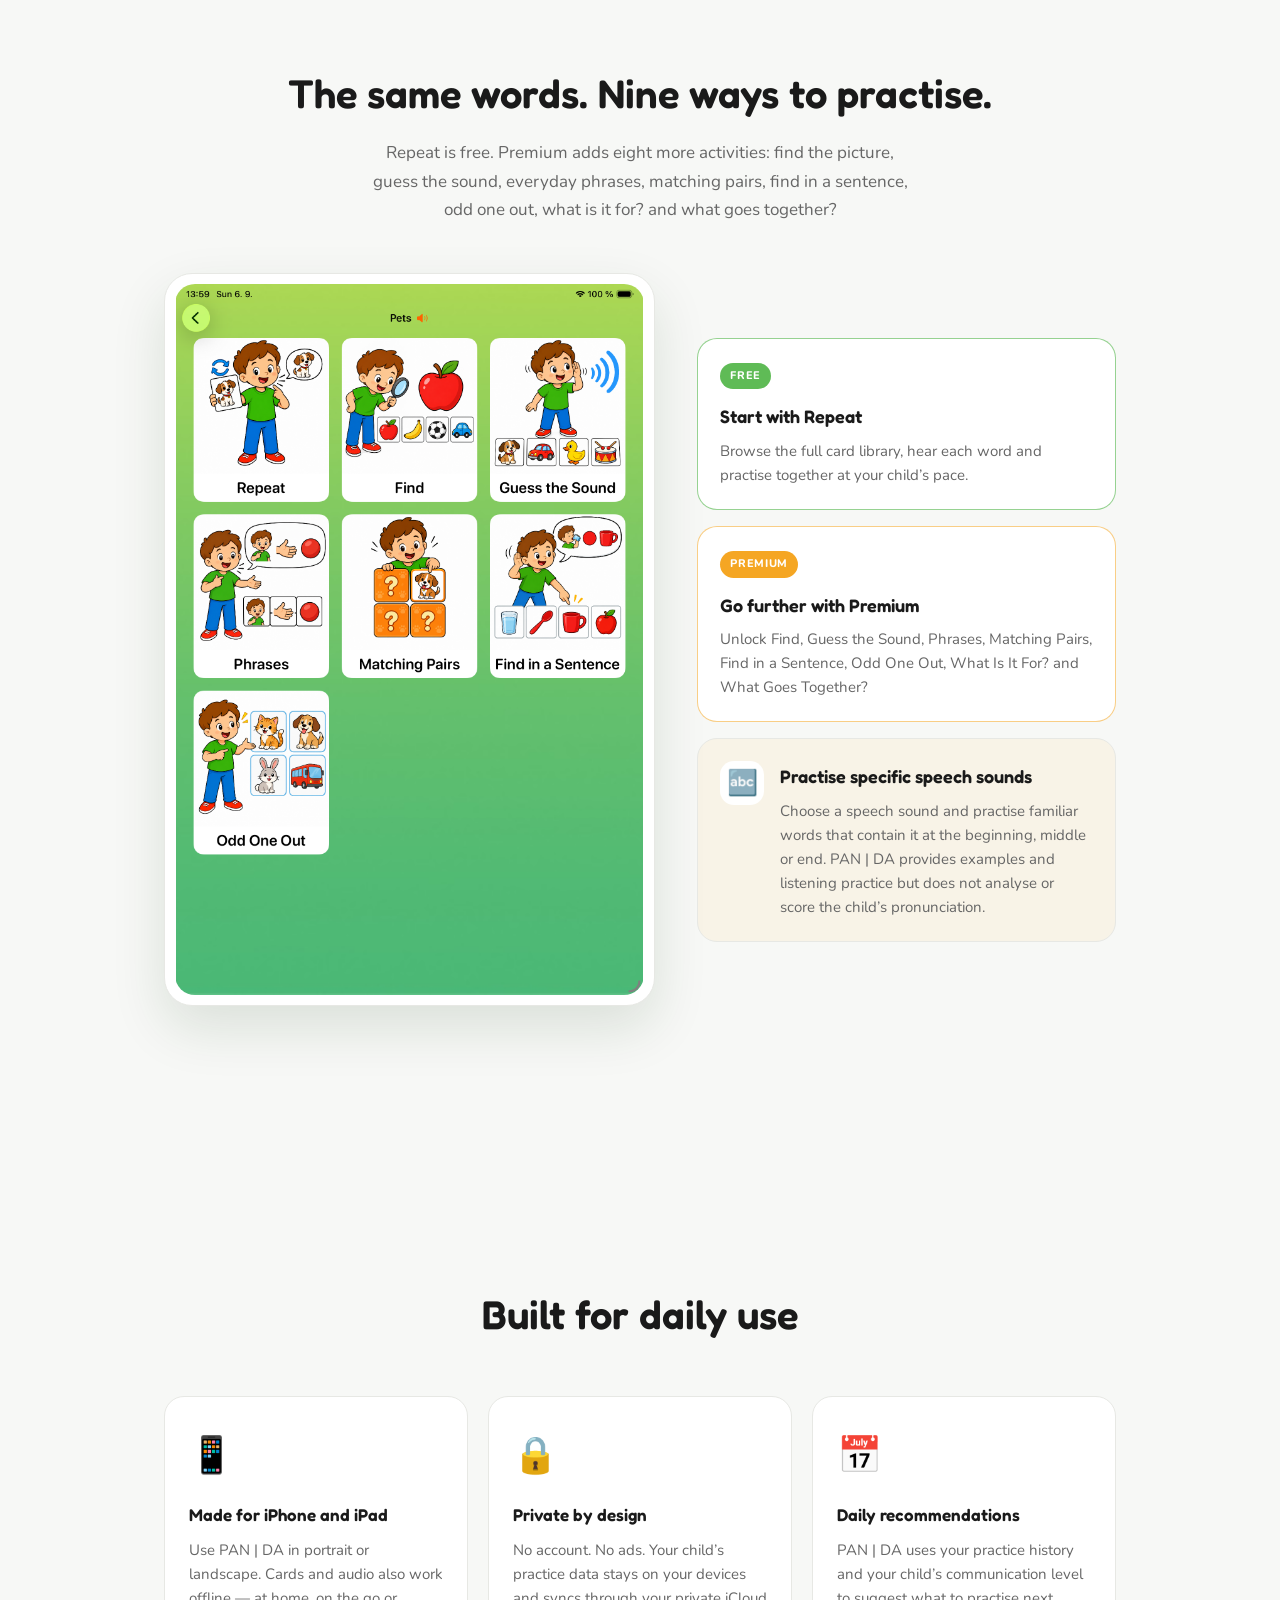
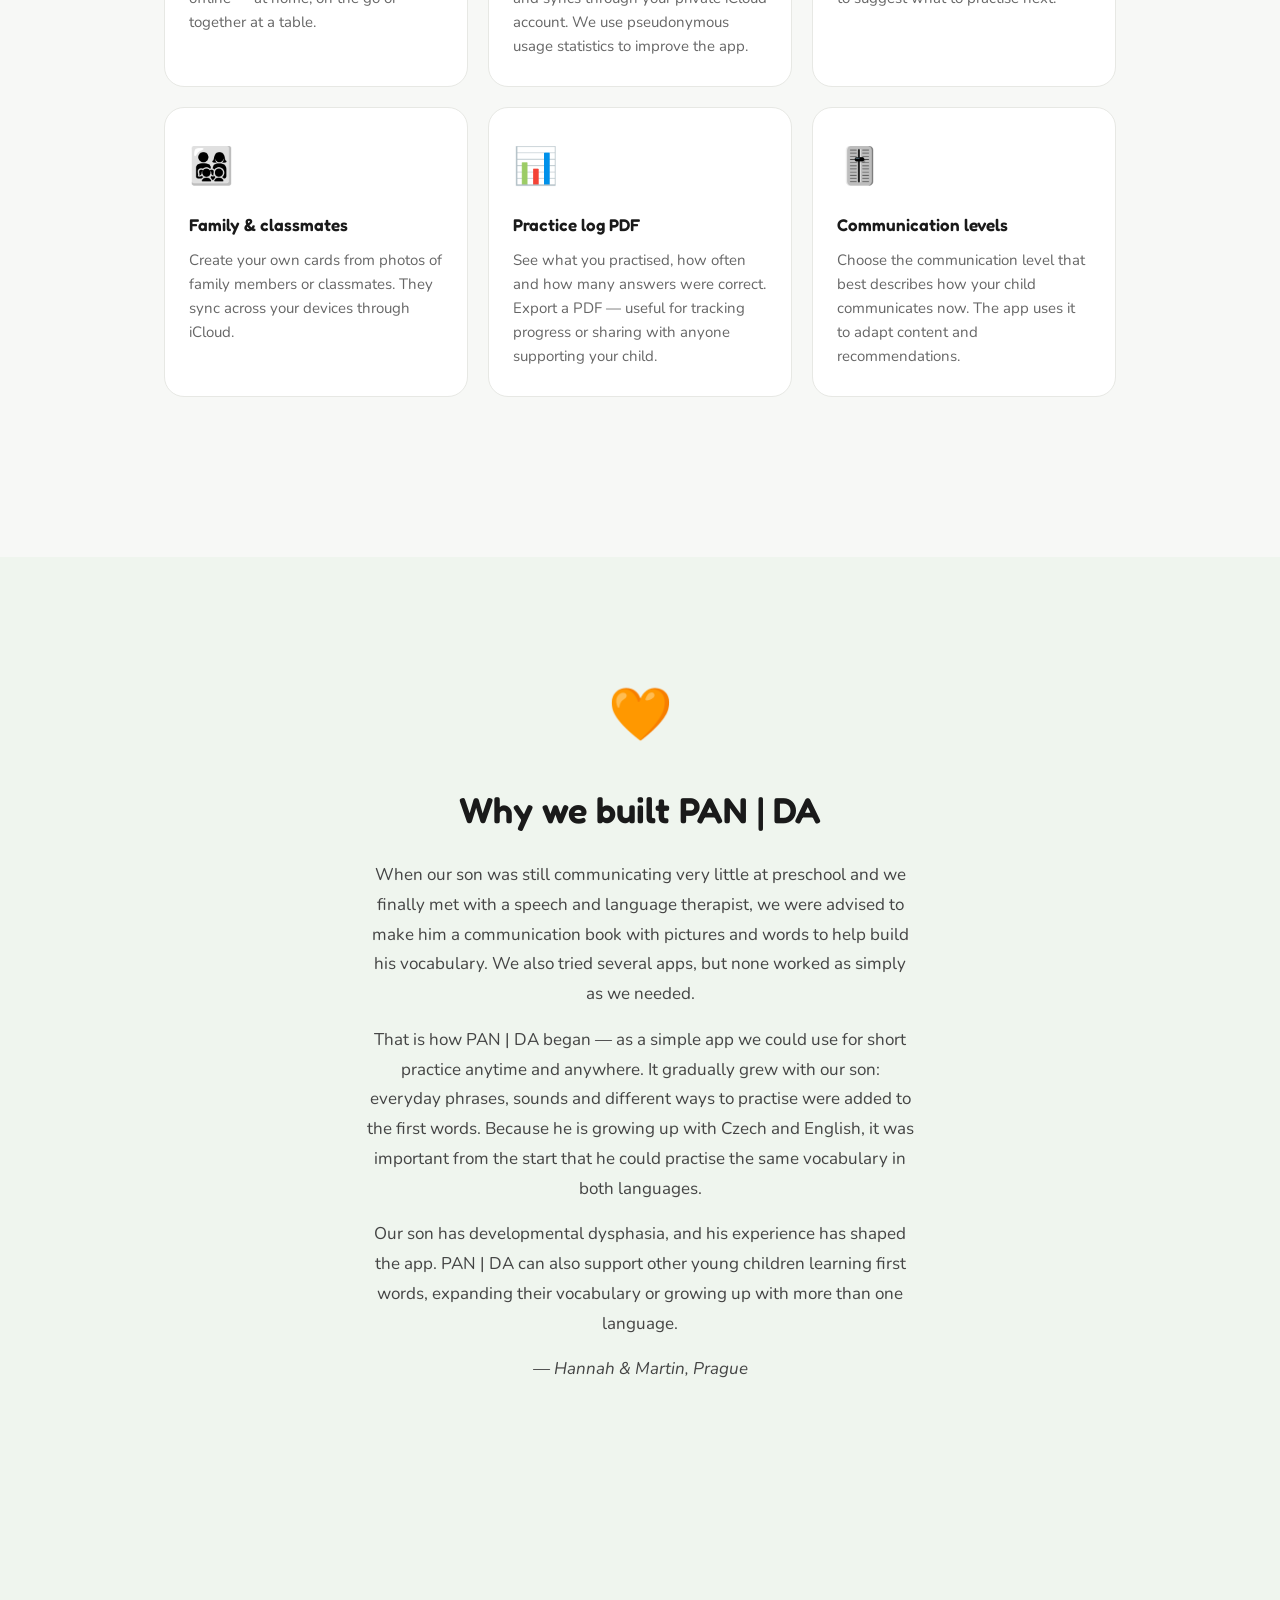
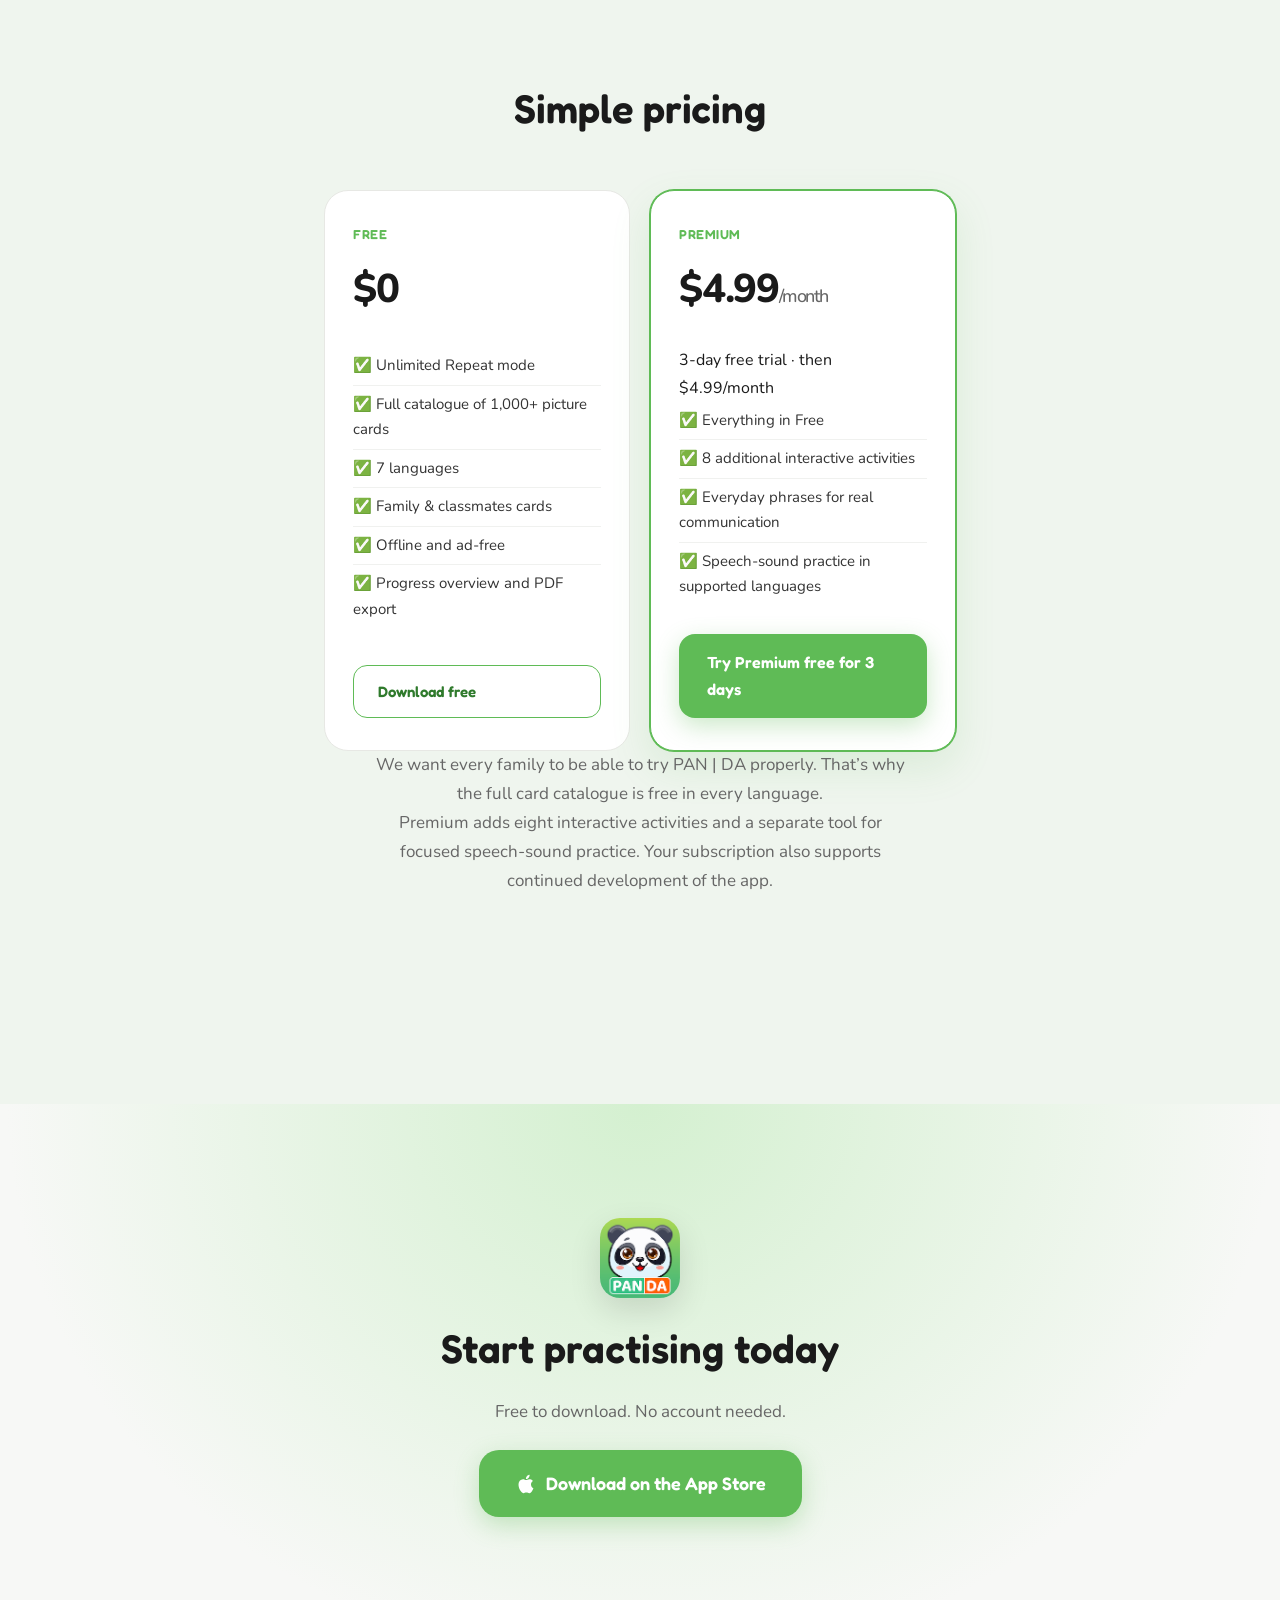
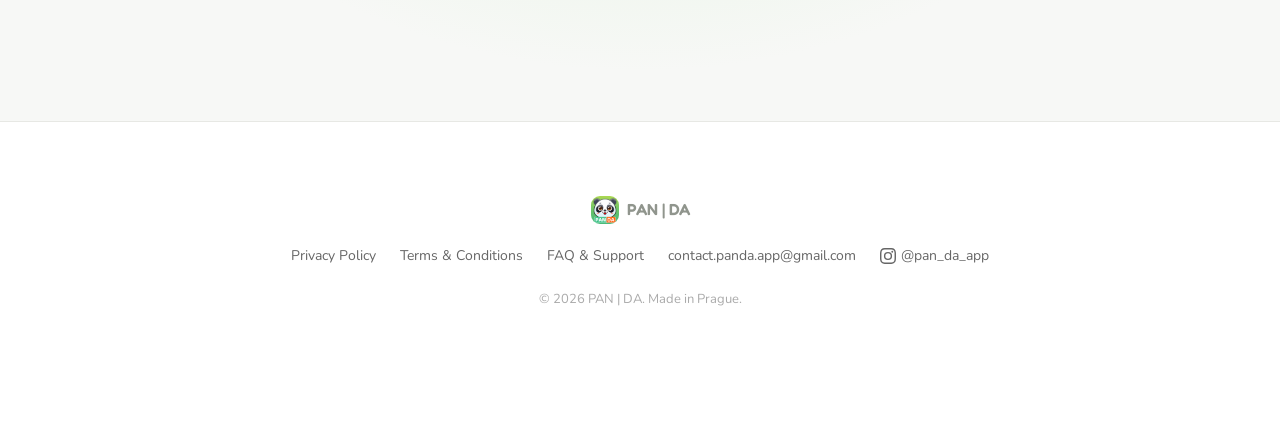
==== commit bd5c0eb5: "Add files via upload" ====
--- a/index.html
+++ b/index.html
@@ -3,8 +3,8 @@
 <head>
   <meta charset="UTF-8" />
   <meta name="viewport" content="width=device-width, initial-scale=1.0" />
-  <title>PAN | DA — Playful language practice for young children</title>
-  <meta name="description" content="PAN | DA — guided language practice for young children. Full card library free. Premium adds eight interactive activities and speech-sound practice. No ads, no account, no microphone." />
+  <title>PAN | DA — First words & vocabulary for young children</title>
+  <meta name="description" content="PAN | DA — parent-guided first words and vocabulary practice for young children. 1,000+ picture cards, 7 languages, no ads, no account and full offline access." />
   <link rel="stylesheet" href="styles.css" />
   <link rel="stylesheet" href="landing.css" />
   <script data-goatcounter="https://martinkaplan.goatcounter.com/count" async src="//gc.zgo.at/count.js"></script>
@@ -32,9 +32,9 @@
 <section class="hero">
   <div class="hero-inner">
     <div class="hero-text">
-      <div class="hero-badge" id="hero-badge">🧡 Built by parents for everyday practice</div>
-      <h1 id="hero-h1">First words, understanding and everyday communication.<br>Step by step.</h1>
-      <p id="hero-sub">Short, guided activities for young children learning to communicate. PAN | DA helps practise understanding, first words, everyday phrases and speech sounds — at the child's own pace and in the languages their family uses.</p>
+      <div class="hero-badge" id="hero-badge">🐼 Learn words with PAN | DA</div>
+      <h1 id="hero-h1">Build everyday vocabulary.<br>One small step at a time.</h1>
+      <p id="hero-sub">Short, parent-guided activities for first words, understanding and everyday language. Practise the same vocabulary in seven languages, at your child's own pace.</p>
       <a class="btn-primary" id="hero-cta" href="https://apps.apple.com/app/apple-store/id6761809094?pt=128754668&ct=website&mt=8">
         <svg width="20" height="20" viewBox="0 0 24 24" fill="currentColor"><path d="M18.71 19.5c-.83 1.24-1.71 2.45-3.05 2.47-1.34.03-1.77-.79-3.29-.79-1.53 0-2 .77-3.27.82-1.31.05-2.3-1.32-3.14-2.53C4.25 17 2.94 12.45 4.7 9.39c.87-1.52 2.43-2.48 4.12-2.51 1.28-.02 2.5.87 3.29.87.78 0 2.26-1.07 3.8-.91.65.03 2.47.26 3.64 1.98-.09.06-2.17 1.28-2.15 3.81.03 3.02 2.65 4.03 2.68 4.04-.03.07-.42 1.44-1.38 2.83M13 3.5c.73-.83 1.94-1.46 2.94-1.5.13 1.17-.34 2.35-1.04 3.19-.69.85-1.83 1.51-2.95 1.42-.15-1.15.41-2.35 1.05-3.11z"/></svg>
         <span id="hero-cta-text">Download on the App Store</span>
@@ -126,8 +126,8 @@
       <div class="step">
         <div class="step-num">3</div>
         <div class="step-body">
-          <h3 id="step3-title">Share your practice with your speech therapist</h3>
-          <p id="step3-body">See what you practised, how often and how many answers were correct. Export the overview as a PDF to discuss with your speech therapist.</p>
+          <h3 id="step3-title">Keep track of what you practise</h3>
+          <p id="step3-body">See what you practised, how often and how many answers were correct. Export a PDF summary — useful for tracking progress or sharing with a speech therapist.</p>
         </div>
       </div>
     </div>
@@ -310,7 +310,7 @@
     "feat3-title": "Denní doporučení",
     "feat4-body": "Vytvořte si vlastní karty z fotek rodiny či spolužáků. Mezi vašimi zařízeními se synchronizují pomocí iCloudu.",
     "feat4-title": "Rodina a spolužáci",
-    "feat5-body": "Sledujte, co a jak často jste procvičovali a kolik odpovědí bylo správných. Přehled můžete uložit do PDF a sdílet s logopedem.",
+    "feat5-body": "Sledujte, co a jak často jste procvičovali a kolik odpovědí bylo správných. Přehled můžete uložit do PDF — ke sledování pokroku nebo ke sdílení s logopedem.",
     "feat5-title": "Záznamy o procvičování",
     "feat6-body": "Vyberte komunikační úroveň podle toho, jak se dítě právě dorozumívá. Aplikace podle ní přizpůsobí obsah a doporučení.",
     "feat6-title": "Komunikační úrovně",
@@ -327,14 +327,14 @@
     "fw2-title": "Porozumění a komunikace",
     "fw3-body": "Procvičujte stejnou slovní zásobu a aktivity ve všech jazycích vaší rodiny — bez přepínání aplikací nebo profilů.",
     "fw3-title": "Vícejazyčné rodiny",
-    "hero-badge": "🧡 Vytvořeno rodiči pro každodenní procvičování",
+    "hero-badge": "🐼 Učte se slova s PAN | DA",
     "hero-cta-text": "Stáhnout v App Storu",
     "hero-free": "Celý katalog + Opakuj zdarma · Premium přidává 8 aktivit + procvičování hlásek",
-    "hero-h1": "První slova, porozumění a každodenní komunikace.<br>Krok za krokem.",
+    "hero-h1": "Rozšiřujte slovní zásobu.<br>Krok za krokem.",
     "hero-image-alt": "Domovská obrazovka PAN | DA na iPadu",
     "hero-privacy": "Bez reklam. Bez registrace. Bez mikrofonu. Bez hodnocení výslovnosti.",
     "hero-store-info": "Ke stažení zdarma · iPhone a iPad · Vyžaduje iOS/iPadOS 15.6+",
-    "hero-sub": "Krátké vedené aktivity pro malé děti, které se učí komunikovat. PAN | DA pomáhá procvičovat porozumění, první slova, každodenní fráze a hlásky — vlastním tempem dítěte a v jazycích, které rodina používá.",
+    "hero-sub": "Krátké vedené aktivity pro první slova, porozumění a každodenní řeč. Procvičujte stejnou slovní zásobu v sedmi jazycích, vlastním tempem dítěte.",
     "how-title": "Jak to funguje",
     "lang-bridge-sub": "Přepínejte jazyky a pracujte se stejnými obrázky a aktivitami.",
     "lang-bridge-title": "Stejný obsah ve všech jazycích vaší rodiny.",
@@ -378,8 +378,8 @@
     "step1-title": "Vědět, co procvičovat dál",
     "step2-body": "Vyberte způsob procvičování a projděte kartičky společně. Aplikace slova přehrává nahlas.",
     "step2-title": "Procvičujte společně",
-    "step3-body": "V přehledu uvidíte, co a jak často jste procvičovali a kolik odpovědí bylo správných. Můžete ho uložit do PDF a probrat s logopedem.",
-    "step3-title": "Ukažte logopedovi, co jste procvičovali",
+    "step3-body": "V přehledu uvidíte, co a jak často jste procvičovali a kolik odpovědí bylo správných. Přehled můžete uložit do PDF — hodí se ke sledování pokroku nebo k probrání s logopedem.",
+    "step3-title": "Sledujte, co jste procvičovali",
     "story-body": "Když náš syn ve školce ještě málo komunikoval a my jsme se konečně dostali k logopedovi, doporučil nám vytvořit komunikační sešit s obrázky a slovy, který by mu pomáhal rozšiřovat slovní zásobu. Vyzkoušeli jsme také několik aplikací, ale žádná nefungovala tak jednoduše, jak jsme potřebovali.",
     "story-body2": "Tak vznikla PAN | DA — jednoduchá aplikace pro krátké procvičování kdykoliv a kdekoliv. Postupně rostla spolu s naším synem: k prvním slovům přibyly každodenní fráze, zvuky a různé způsoby procvičování. Protože vyrůstá s češtinou i angličtinou, bylo pro nás od začátku důležité, aby mohl stejnou slovní zásobu procvičovat v obou jazycích.",
     "story-body3": "Náš syn má vývojovou dysfázii a právě jeho zkušenost výrazně ovlivnila podobu aplikace. PAN | DA však může podpořit také další malé děti, které si osvojují první slova, rozšiřují slovní zásobu nebo vyrůstají ve více jazycích.",
@@ -398,7 +398,7 @@
     "feat3-title": "Tägliche Empfehlungen",
     "feat4-body": "Erstelle eigene Karten aus Fotos von Familienmitgliedern oder Mitschülern. Sie werden über iCloud zwischen deinen Geräten synchronisiert.",
     "feat4-title": "Familie & Mitschüler",
-    "feat5-body": "Sieh nach, was ihr wie oft geübt habt und wie viele Antworten richtig waren. Exportiere eine PDF-Datei für den nächsten logopädischen Termin.",
+    "feat5-body": "Sieh nach, was ihr wie oft geübt habt und wie viele Antworten richtig waren. Exportiere eine PDF-Datei — zum Teilen mit dem Logopäden oder zum Dokumentieren des Lernfortschritts.",
     "feat5-title": "Übungsverlauf als PDF",
     "feat6-body": "Wähle die Stufe, die am besten beschreibt, wie dein Kind sich derzeit verständigt. Die App passt Inhalte und Empfehlungen daran an.",
     "feat6-title": "Kommunikationsstufen",
@@ -415,14 +415,14 @@
     "fw2-title": "Verstehen & Kommunikation",
     "fw3-body": "Denselben Wortschatz und dieselben Aktivitäten in allen Sprachen der Familie üben — ohne App- oder Profilwechsel.",
     "fw3-title": "Mehrsprachige Familien",
-    "hero-badge": "🧡 Von Eltern für den Alltag entwickelt",
+    "hero-badge": "🐼 Wörter lernen mit PAN | DA",
     "hero-cta-text": "Im App Store laden",
     "hero-free": "Gesamter Kartenkatalog + Wiederholen kostenlos · Premium: 8 weitere Aktivitäten + Lautübungen",
-    "hero-h1": "Erste Wörter, Verstehen und Alltagskommunikation.<br>Schritt für Schritt.",
+    "hero-h1": "Alltagswortschatz aufbauen.<br>Schritt für Schritt.",
     "hero-image-alt": "PAN | DA Startbildschirm auf dem iPad",
     "hero-privacy": "Keine Werbung. Kein Konto. Kein Mikrofon. Keine Aussprachebewertung.",
     "hero-store-info": "Kostenlos laden · iPhone und iPad · Erfordert iOS/iPadOS 15.6+",
-    "hero-sub": "Kurze, geführte Übungen für kleine Kinder, die lernen zu kommunizieren. PAN | DA hilft dabei, Sprachverständnis, erste Wörter, Alltagssätze und Laute zu üben — im Tempo des Kindes und in den Sprachen, die die Familie spricht.",
+    "hero-sub": "Kurze, geführte Aktivitäten für erste Wörter, Sprachverständnis und Alltagssprache. Derselbe Wortschatz lässt sich in sieben Sprachen und im Tempo des Kindes üben.",
     "how-title": "So funktioniert es",
     "lang-bridge-sub": "Sprache wechseln und trotzdem dieselben vertrauten Bilder und Aktivitäten nutzen.",
     "lang-bridge-title": "Dieselben Inhalte in allen Sprachen deiner Familie.",
@@ -466,8 +466,8 @@
     "step1-title": "Immer wissen, was als Nächstes geübt werden soll",
     "step2-body": "Wähle eine Aktivität und übt gemeinsam: Wörter wiederholen, Bilder finden, Geräusche erkennen oder vertraute Wörter in Alltagssätzen verwenden. Die App spricht jedes Wort vor.",
     "step2-title": "Gemeinsam üben",
-    "step3-body": "PAN | DA protokolliert Häufigkeit, Kategorien und richtige Antworten. Exportiere eine PDF-Datei als Gesprächsgrundlage für den nächsten Termin bei der Logopädie.",
-    "step3-title": "Zeige dem Logopäden, was ihr geübt habt",
+    "step3-body": "PAN | DA protokolliert Häufigkeit, Kategorien und richtige Antworten. Exportiere eine PDF-Datei — zum Dokumentieren des Lernfortschritts oder als Grundlage für den nächsten Logopädie-Termin.",
+    "step3-title": "Fortschritte im Blick behalten",
     "story-body": "Als unser Sohn im Kindergarten noch sehr wenig sprach und wir endlich einen Termin bei einer Logopädin bekamen, wurde uns empfohlen, für ihn ein Kommunikationsheft mit Bildern und Wörtern anzulegen, um seinen Wortschatz aufzubauen. Wir probierten auch mehrere Apps aus, doch keine war so einfach, wie wir es brauchten.",
     "story-body2": "So entstand PAN | DA — als einfache App für kurze Übungen, jederzeit und überall. Sie wuchs nach und nach mit unserem Sohn: Zu den ersten Wörtern kamen Alltagssätze, Geräusche und verschiedene Übungsarten hinzu. Da er mit Tschechisch und Englisch aufwächst, war es uns von Anfang an wichtig, denselben Wortschatz in beiden Sprachen üben zu können.",
     "story-body3": "Unser Sohn hat eine Entwicklungsdysphasie, und seine Erfahrung hat die App entscheidend geprägt. PAN | DA kann auch andere kleine Kinder unterstützen, die erste Wörter lernen, ihren Wortschatz erweitern oder mit mehreren Sprachen aufwachsen.",
@@ -486,7 +486,7 @@
     "feat3-title": "Daily recommendations",
     "feat4-body": "Create your own cards from photos of family members or classmates. They sync across your devices through iCloud.",
     "feat4-title": "Family & classmates",
-    "feat5-body": "See what you practised, how often and how many answers were correct. Export a PDF to share with your speech therapist.",
+    "feat5-body": "See what you practised, how often and how many answers were correct. Export a PDF — useful for tracking progress or sharing with anyone supporting your child.",
     "feat5-title": "Practice log PDF",
     "feat6-body": "Choose the communication level that best describes how your child communicates now. The app uses it to adapt content and recommendations.",
     "feat6-title": "Communication levels",
@@ -503,14 +503,14 @@
     "fw2-title": "Understanding & communication",
     "fw3-body": "Practise the same vocabulary and activities across the languages your family uses, without changing apps or profiles.",
     "fw3-title": "Multilingual families",
-    "hero-badge": "🧡 Built by parents for everyday practice",
+    "hero-badge": "🐼 Learn words with PAN | DA",
     "hero-cta-text": "Download on the App Store",
     "hero-free": "Full card library + Repeat free · Premium adds 8 activities + Speech Sounds",
-    "hero-h1": "First words, understanding and everyday communication.<br>Step by step.",
+    "hero-h1": "Build everyday vocabulary.<br>One small step at a time.",
     "hero-image-alt": "PAN | DA home screen on iPad",
     "hero-privacy": "No ads. No account. No microphone. No pronunciation scoring.",
     "hero-store-info": "Free to download · iPhone &amp; iPad · Requires iOS/iPadOS 15.6+",
-    "hero-sub": "Short, guided activities for young children learning to communicate. PAN | DA helps practise understanding, first words, everyday phrases and speech sounds — at the child’s own pace and in the languages their family uses.",
+    "hero-sub": "Short, parent-guided activities for first words, understanding and everyday language. Practise the same vocabulary in seven languages, at your child’s own pace.",
     "how-title": "How it works",
     "lang-bridge-sub": "Switch languages while keeping the same familiar pictures and activities.",
     "lang-bridge-title": "The same idea in every language your family uses.",
@@ -554,8 +554,8 @@
     "step1-title": "Know what to practise next",
     "step2-body": "Choose an activity and practise together. Repeat words, find the right picture, recognise real sounds or use familiar words in everyday phrases. The app speaks every word aloud.",
     "step2-title": "Practise together",
-    "step3-body": "See what you practised, how often and how many answers were correct. Export the overview as a PDF to discuss with your speech therapist.",
-    "step3-title": "Share your practice with your speech therapist",
+    "step3-body": "See what you practised, how often and how many answers were correct. Export a PDF summary — useful for tracking progress or sharing with a speech therapist.",
+    "step3-title": "Keep track of what you practise",
     "story-body": "When our son was still communicating very little at preschool and we finally met with a speech and language therapist, we were advised to make him a communication book with pictures and words to help build his vocabulary. We also tried several apps, but none worked as simply as we needed.",
     "story-body2": "That is how PAN | DA began — as a simple app we could use for short practice anytime and anywhere. It gradually grew with our son: everyday phrases, sounds and different ways to practise were added to the first words. Because he is growing up with Czech and English, it was important from the start that he could practise the same vocabulary in both languages.",
     "story-body3": "Our son has developmental dysphasia, and his experience has shaped the app. PAN | DA can also support other young children learning first words, expanding their vocabulary or growing up with more than one language.",
@@ -574,7 +574,7 @@
     "feat3-title": "Recomendaciones diarias",
     "feat4-body": "Crea tus propias tarjetas con fotos de familiares o compañeros. Se sincronizan entre tus dispositivos mediante iCloud.",
     "feat4-title": "Familia y compañeros",
-    "feat5-body": "Consulta qué habéis practicado, con qué frecuencia y cuántas respuestas han sido correctas. Puedes exportar un PDF para compartirlo con el logopeda.",
+    "feat5-body": "Consulta qué habéis practicado, con qué frecuencia y cuántas respuestas han sido correctas. Puedes exportar un PDF para seguir el progreso o compartirlo con el logopeda.",
     "feat5-title": "Resumen de los ejercicios",
     "feat6-body": "Selecciona el nivel que mejor describe cómo se comunica tu hijo. La aplicación lo utiliza para adaptar el contenido y las recomendaciones.",
     "feat6-title": "Niveles de comunicación",
@@ -591,14 +591,14 @@
     "fw2-title": "Comprensión y comunicación",
     "fw3-body": "Practica el mismo vocabulario y las mismas actividades en todos los idiomas de tu familia, sin cambiar de aplicación ni de perfil.",
     "fw3-title": "Familias multilingües",
-    "hero-badge": "🧡 Creado por padres para la práctica diaria",
+    "hero-badge": "🐼 Aprende palabras con PAN | DA",
     "hero-cta-text": "Descargar en la App Store",
     "hero-free": "Catálogo completo + Repetir gratis · Premium añade 8 actividades + práctica de sonidos del habla",
-    "hero-h1": "Primeras palabras, comprensión y comunicación del día a día.<br>Paso a paso.",
+    "hero-h1": "Amplía el vocabulario del día a día.<br>Paso a paso.",
     "hero-image-alt": "Pantalla de inicio de PAN | DA en iPad",
     "hero-privacy": "Sin anuncios. Sin cuenta. Sin micrófono. Sin evaluación de pronunciación.",
     "hero-store-info": "Descarga gratuita · iPhone y iPad · Requiere iOS/iPadOS 15.6+",
-    "hero-sub": "Actividades cortas y guiadas para niños pequeños que están aprendiendo a comunicarse. PAN | DA ayuda a practicar la comprensión, las primeras palabras, las frases del día a día y los sonidos del habla — al ritmo del niño y en los idiomas que la familia usa.",
+    "hero-sub": "Actividades cortas y guiadas para las primeras palabras, la comprensión y el lenguaje cotidiano. Practica el mismo vocabulario en siete idiomas, al ritmo de tu hijo.",
     "how-title": "Cómo funciona",
     "lang-bridge-sub": "Cambia de idioma manteniendo las mismas imágenes y actividades.",
     "lang-bridge-title": "El mismo contenido en todos los idiomas de tu familia.",
@@ -642,8 +642,8 @@
     "step1-title": "Saber siempre qué practicar a continuación",
     "step2-body": "Elige una actividad y practicad juntos: repetir palabras, buscar imágenes, reconocer sonidos o utilizar palabras conocidas en frases cotidianas. La aplicación lee cada palabra en voz alta.",
     "step2-title": "Practicad juntos",
-    "step3-body": "PAN | DA registra la frecuencia de práctica, las categorías y los aciertos. Puedes exportar un PDF y llevarlo a la próxima sesión con el logopeda.",
-    "step3-title": "Comparte los ejercicios con el logopeda",
+    "step3-body": "PAN | DA registra la frecuencia de práctica, las categorías y los aciertos. Puedes exportar un PDF para hacer un seguimiento del progreso o llevarlo a la próxima sesión con el logopeda.",
+    "step3-title": "Llevar un registro y compartir los avances",
     "story-body": "Cuando nuestro hijo todavía se comunicaba muy poco en la escuela infantil y por fin pudimos acudir a un logopeda, nos recomendó crear un cuaderno de comunicación con imágenes y palabras para ayudarle a ampliar su vocabulario. También probamos varias aplicaciones, pero ninguna funcionaba de una forma tan sencilla como necesitábamos.",
     "story-body2": "Así nació PAN | DA: una aplicación sencilla para practicar durante unos minutos en cualquier momento y lugar. Poco a poco creció con nuestro hijo: a las primeras palabras se añadieron frases cotidianas, sonidos y distintas formas de practicar. Como crece con checo e inglés, desde el principio era importante que pudiera practicar el mismo vocabulario en ambos idiomas.",
     "story-body3": "Nuestro hijo tiene disfasia del desarrollo y su experiencia ha marcado profundamente la aplicación. PAN | DA también puede apoyar a otros niños pequeños que aprenden sus primeras palabras, amplían su vocabulario o crecen con varios idiomas.",
@@ -662,7 +662,7 @@
     "feat3-title": "Recommandations quotidiennes",
     "feat4-body": "Créez vos propres cartes à partir de photos de membres de la famille ou de camarades. Elles se synchronisent entre vos appareils via iCloud.",
     "feat4-title": "Famille et camarades",
-    "feat5-body": "Consultez les exercices réalisés, leur fréquence et le nombre de bonnes réponses. Exportez un PDF pour en discuter avec l’orthophoniste.",
+    "feat5-body": "Consultez les exercices réalisés, leur fréquence et le nombre de bonnes réponses. Exportez un PDF pour suivre les progrès ou partager avec l’orthophoniste.",
     "feat5-title": "Historique des exercices",
     "feat6-body": "Choisissez le niveau qui correspond à la façon dont votre enfant communique aujourd’hui. L’application adapte le contenu et les recommandations.",
     "feat6-title": "Niveaux de communication",
@@ -679,14 +679,14 @@
     "fw2-title": "Compréhension et communication",
     "fw3-body": "Pratiquer le même vocabulaire et les mêmes activités dans toutes les langues de la famille, sans changer d’application ni de profil.",
     "fw3-title": "Familles multilingues",
-    "hero-badge": "🧡 Créé par des parents pour la pratique quotidienne",
+    "hero-badge": "🐼 Apprenez des mots avec PAN | DA",
     "hero-cta-text": "Télécharger sur l'App Store",
     "hero-free": "Catalogue complet + Répéter gratuit · Premium ajoute 8 activités + travail des sons du langage",
-    "hero-h1": "Premiers mots, compréhension et communication du quotidien.<br>Pas à pas.",
+    "hero-h1": "Enrichissez le vocabulaire du quotidien.<br>Pas à pas.",
     "hero-image-alt": "Écran d’accueil PAN | DA sur iPad",
     "hero-privacy": "Aucune publicité. Aucun compte. Aucun microphone. Aucune évaluation de la prononciation.",
     "hero-store-info": "Téléchargement gratuit · iPhone et iPad · Nécessite iOS/iPadOS 15.6+",
-    "hero-sub": "Des activités courtes et guidées pour les jeunes enfants qui apprennent à communiquer. PAN | DA aide à travailler la compréhension, les premiers mots, les phrases du quotidien et les sons du langage — au rythme de l’enfant et dans les langues que la famille utilise.",
+    "hero-sub": "De courtes activités guidées pour les premiers mots, la compréhension et le langage du quotidien. Travaillez le même vocabulaire dans sept langues, au rythme de votre enfant.",
     "how-title": "Comment ça marche",
     "lang-bridge-sub": "Changez de langue tout en gardant les mêmes images et activités familières.",
     "lang-bridge-title": "Le même contenu dans toutes les langues de votre famille.",
@@ -730,8 +730,8 @@
     "step1-title": "Toujours savoir quoi travailler ensuite",
     "step2-body": "Choisissez une activité et entraînez-vous ensemble : répéter des mots, trouver des images, reconnaître des sons ou utiliser des mots connus dans des phrases du quotidien. L’application lit chaque mot à voix haute.",
     "step2-title": "Entraînez-vous ensemble",
-    "step3-body": "PAN | DA conserve un historique : fréquence des exercices, catégories et bonnes réponses. Exportez un PDF pour en discuter lors du prochain rendez-vous avec l’orthophoniste.",
-    "step3-title": "Partagez les exercices avec l’orthophoniste",
+    "step3-body": "PAN | DA conserve un historique : fréquence des exercices, catégories et bonnes réponses. Exportez un PDF — pratique pour suivre les progrès ou en discuter avec l’orthophoniste.",
+    "step3-title": "Suivre les exercices et partager les progrès",
     "story-body": "Lorsque notre fils communiquait encore très peu à l’école maternelle et que nous avons enfin pu consulter une orthophoniste, elle nous a conseillé de créer un cahier de communication avec des images et des mots pour l’aider à enrichir son vocabulaire. Nous avons aussi essayé plusieurs applications, mais aucune n’était aussi simple que ce dont nous avions besoin.",
     "story-body2": "C’est ainsi qu’est née PAN | DA : une application simple pour de courtes séances, à tout moment et en tout lieu. Elle a grandi avec notre fils : aux premiers mots se sont ajoutés des phrases du quotidien, des sons et différentes façons de s’entraîner. Comme notre fils grandit avec le tchèque et l’anglais, nous voulions pouvoir travailler le même vocabulaire dans les deux langues.",
     "story-body3": "Notre fils a une dysphasie du développement, et son expérience a profondément façonné l’application. PAN | DA peut aussi accompagner d’autres jeunes enfants qui apprennent leurs premiers mots, enrichissent leur vocabulaire ou grandissent avec plusieurs langues.",
@@ -750,7 +750,7 @@
     "feat3-title": "Consigli quotidiani",
     "feat4-body": "Crea carte personalizzate con foto di familiari o compagni. Si sincronizzano tra i tuoi dispositivi tramite iCloud.",
     "feat4-title": "Famiglia e compagni",
-    "feat5-body": "Guarda cosa avete esercitato, con quale frequenza e quante risposte erano corrette. Esporta un PDF da condividere con il logopedista.",
+    "feat5-body": "Guarda cosa avete esercitato, con quale frequenza e quante risposte erano corrette. Esporta un PDF per il logopedista o per tenere traccia dei progressi nel tempo.",
     "feat5-title": "Registro della pratica in PDF",
     "feat6-body": "Scegli il livello di comunicazione che descrive meglio come comunica il bambino in questo momento. L’app lo usa per adattare contenuti e suggerimenti.",
     "feat6-title": "Livelli di comunicazione",
@@ -767,14 +767,14 @@
     "fw2-title": "Comprensione e comunicazione",
     "fw3-body": "Pratica lo stesso vocabolario e le stesse attività in tutte le lingue della famiglia, senza cambiare app o profilo.",
     "fw3-title": "Famiglie multilingue",
-    "hero-badge": "🧡 Creata da genitori per la pratica quotidiana",
+    "hero-badge": "🐼 Impara le parole con PAN | DA",
     "hero-cta-text": "Scarica dall’App Store",
     "hero-free": "Catalogo completo + Ripeti gratis · Premium aggiunge 8 attività + pratica dei suoni",
-    "hero-h1": "Prime parole, comprensione e comunicazione quotidiana.<br>Passo dopo passo.",
+    "hero-h1": "Arricchisci il vocabolario quotidiano.<br>Passo dopo passo.",
     "hero-image-alt": "Schermata iniziale di PAN | DA su iPad",
     "hero-privacy": "Nessuna pubblicità. Nessun account. Nessun microfono. Nessuna valutazione della pronuncia.",
     "hero-store-info": "Download gratuito · iPhone e iPad · Richiede iOS/iPadOS 15.6+",
-    "hero-sub": "Attività brevi e guidate per bambini piccoli che stanno imparando a comunicare. PAN | DA aiuta a lavorare sulla comprensione, le prime parole, le frasi del quotidiano e i suoni — al ritmo del bambino e nelle lingue che la famiglia usa.",
+    "hero-sub": "Brevi attività guidate per le prime parole, la comprensione e il linguaggio quotidiano. Esercitatevi sullo stesso vocabolario in sette lingue, al ritmo del bambino.",
     "how-title": "Come funziona",
     "mode-free-label": "GRATIS",
     "mode-premium-label": "PREMIUM",
@@ -818,8 +818,8 @@
     "step1-title": "Sapere sempre cosa esercitare dopo",
     "step2-body": "Scegli un’attività ed esercitatevi insieme. Ripetete parole, trovate l’immagine giusta, riconoscete suoni reali o usate parole familiari in frasi quotidiane. L’app pronuncia ogni parola ad alta voce.",
     "step2-title": "Esercitatevi insieme",
-    "step3-body": "Guarda cosa avete esercitato, con quale frequenza e quante risposte erano corrette. Esporta il riepilogo in PDF per parlarne con il logopedista.",
-    "step3-title": "Condividi la pratica con il logopedista",
+    "step3-body": "Guarda cosa avete esercitato, con quale frequenza e quante risposte erano corrette. Esporta un PDF — utile per tenere traccia dei progressi o da condividere con il logopedista.",
+    "step3-title": "Tenere traccia e condividere i progressi",
     "story-body": "Quando nostro figlio comunicava ancora molto poco alla scuola dell’infanzia e finalmente abbiamo incontrato una logopedista, ci è stato consigliato di preparargli un quaderno di comunicazione con immagini e parole per aiutarlo ad ampliare il vocabolario. Abbiamo provato anche diverse app, ma nessuna era semplice quanto ci serviva.",
     "story-body2": "È così che è nata PAN | DA — come una semplice app da usare per brevi momenti di pratica, sempre e ovunque. È cresciuta gradualmente insieme a nostro figlio: alle prime parole si sono aggiunte frasi quotidiane, suoni e diversi modi di esercitarsi. Poiché cresce con il ceco e l’inglese, per noi è stato importante fin dall’inizio che potesse esercitare lo stesso vocabolario in entrambe le lingue.",
     "story-body3": "Nostro figlio ha un disturbo dello sviluppo del linguaggio e la sua esperienza ha dato forma all’app. PAN | DA può aiutare anche altri bambini piccoli che stanno imparando le prime parole, ampliando il vocabolario o crescendo con più lingue.",
@@ -838,7 +838,7 @@
     "feat3-title": "Recomendações diárias",
     "feat4-body": "Crie os seus próprios cartões com fotografias de familiares ou colegas. São sincronizados entre os seus dispositivos através do iCloud.",
     "feat4-title": "Família e colegas",
-    "feat5-body": "Exporte um resumo com a frequência da prática, as categorias e as respostas corretas para partilhar com o terapeuta da fala.",
+    "feat5-body": "Exporte um resumo com a frequência da prática, as categorias e as respostas corretas — para acompanhar o progresso ou partilhar com o terapeuta da fala.",
     "feat5-title": "Registo de prática em PDF",
     "feat6-body": "Selecione o nível que melhor descreve como o seu filho comunica. A aplicação utiliza-o para adaptar o conteúdo e as recomendações.",
     "feat6-title": "Níveis de comunicação",
@@ -855,14 +855,14 @@
     "fw2-title": "Compreensão e comunicação",
     "fw3-body": "Pratique o mesmo vocabulário e as mesmas atividades em todos os idiomas da família, sem mudar de aplicação ou perfil.",
     "fw3-title": "Famílias multilingues",
-    "hero-badge": "🧡 Criado por pais para a prática diária",
+    "hero-badge": "🐼 Aprenda palavras com o PAN | DA",
     "hero-cta-text": "Descarregar na App Store",
     "hero-free": "Catálogo completo + Repetir grátis · Premium: 8 atividades extra + sons da fala",
-    "hero-h1": "Primeiras palavras, compreensão e comunicação do dia a dia.<br>Passo a passo.",
+    "hero-h1": "Desenvolva o vocabulário do dia a dia.<br>Passo a passo.",
     "hero-image-alt": "Ecrã inicial da PAN | DA no iPad",
     "hero-privacy": "Sem publicidade. Sem conta. Sem microfone. Sem avaliação da pronúncia.",
     "hero-store-info": "Download gratuito · iPhone e iPad · Requer iOS/iPadOS 15.6+",
-    "hero-sub": "Atividades breves e guiadas para crianças pequenas que estão a aprender a comunicar. O PAN | DA ajuda a trabalhar a compreensão, as primeiras palavras, as frases do dia a dia e os sons — ao ritmo da criança e nos idiomas que a família usa.",
+    "hero-sub": "Atividades breves e guiadas para as primeiras palavras, a compreensão e a linguagem do dia a dia. Pratique o mesmo vocabulário em sete idiomas, ao ritmo da criança.",
     "how-title": "Como funciona",
     "mode-free-label": "GRATUITO",
     "mode-premium-label": "PREMIUM",
@@ -906,8 +906,8 @@
     "step1-title": "Saber sempre o que praticar a seguir",
     "step2-body": "Escolha uma atividade e pratiquem em conjunto: repetir palavras, encontrar imagens, reconhecer sons ou utilizar palavras conhecidas em frases do dia a dia. A aplicação lê cada palavra em voz alta.",
     "step2-title": "Pratiquem em conjunto",
-    "step3-body": "O PAN | DA regista a frequência da prática, as categorias e as respostas corretas. Pode exportar um PDF e levá-lo à próxima sessão com o terapeuta da fala.",
-    "step3-title": "Partilhe os exercícios com o terapeuta da fala",
+    "step3-body": "O PAN | DA regista a frequência da prática, as categorias e as respostas corretas. Pode exportar um PDF para acompanhar o progresso ou partilhar com o terapeuta da fala.",
+    "step3-title": "Acompanhar a prática e partilhar o progresso",
     "story-body": "Quando o nosso filho ainda comunicava muito pouco no jardim de infância e finalmente conseguimos consultar uma terapeuta da fala, foi-nos recomendado criar um caderno de comunicação com imagens e palavras para o ajudar a desenvolver o vocabulário. Também experimentámos várias aplicações, mas nenhuma funcionava de forma tão simples como precisávamos.",
     "story-body2": "Foi assim que nasceu o PAN | DA: uma aplicação simples para sessões curtas, a qualquer hora e em qualquer lugar. Cresceu com o nosso filho: às primeiras palavras juntaram-se frases do dia a dia, sons e diferentes formas de praticar. Como o nosso filho cresce a falar checo e inglês, quisemos que pudesse praticar o mesmo vocabulário nas duas línguas.",
     "story-body3": "O nosso filho tem disfasia do desenvolvimento, e a sua experiência influenciou profundamente a aplicação. O PAN | DA também pode apoiar outras crianças pequenas que aprendem as primeiras palavras, desenvolvem o vocabulário ou crescem com várias línguas.",
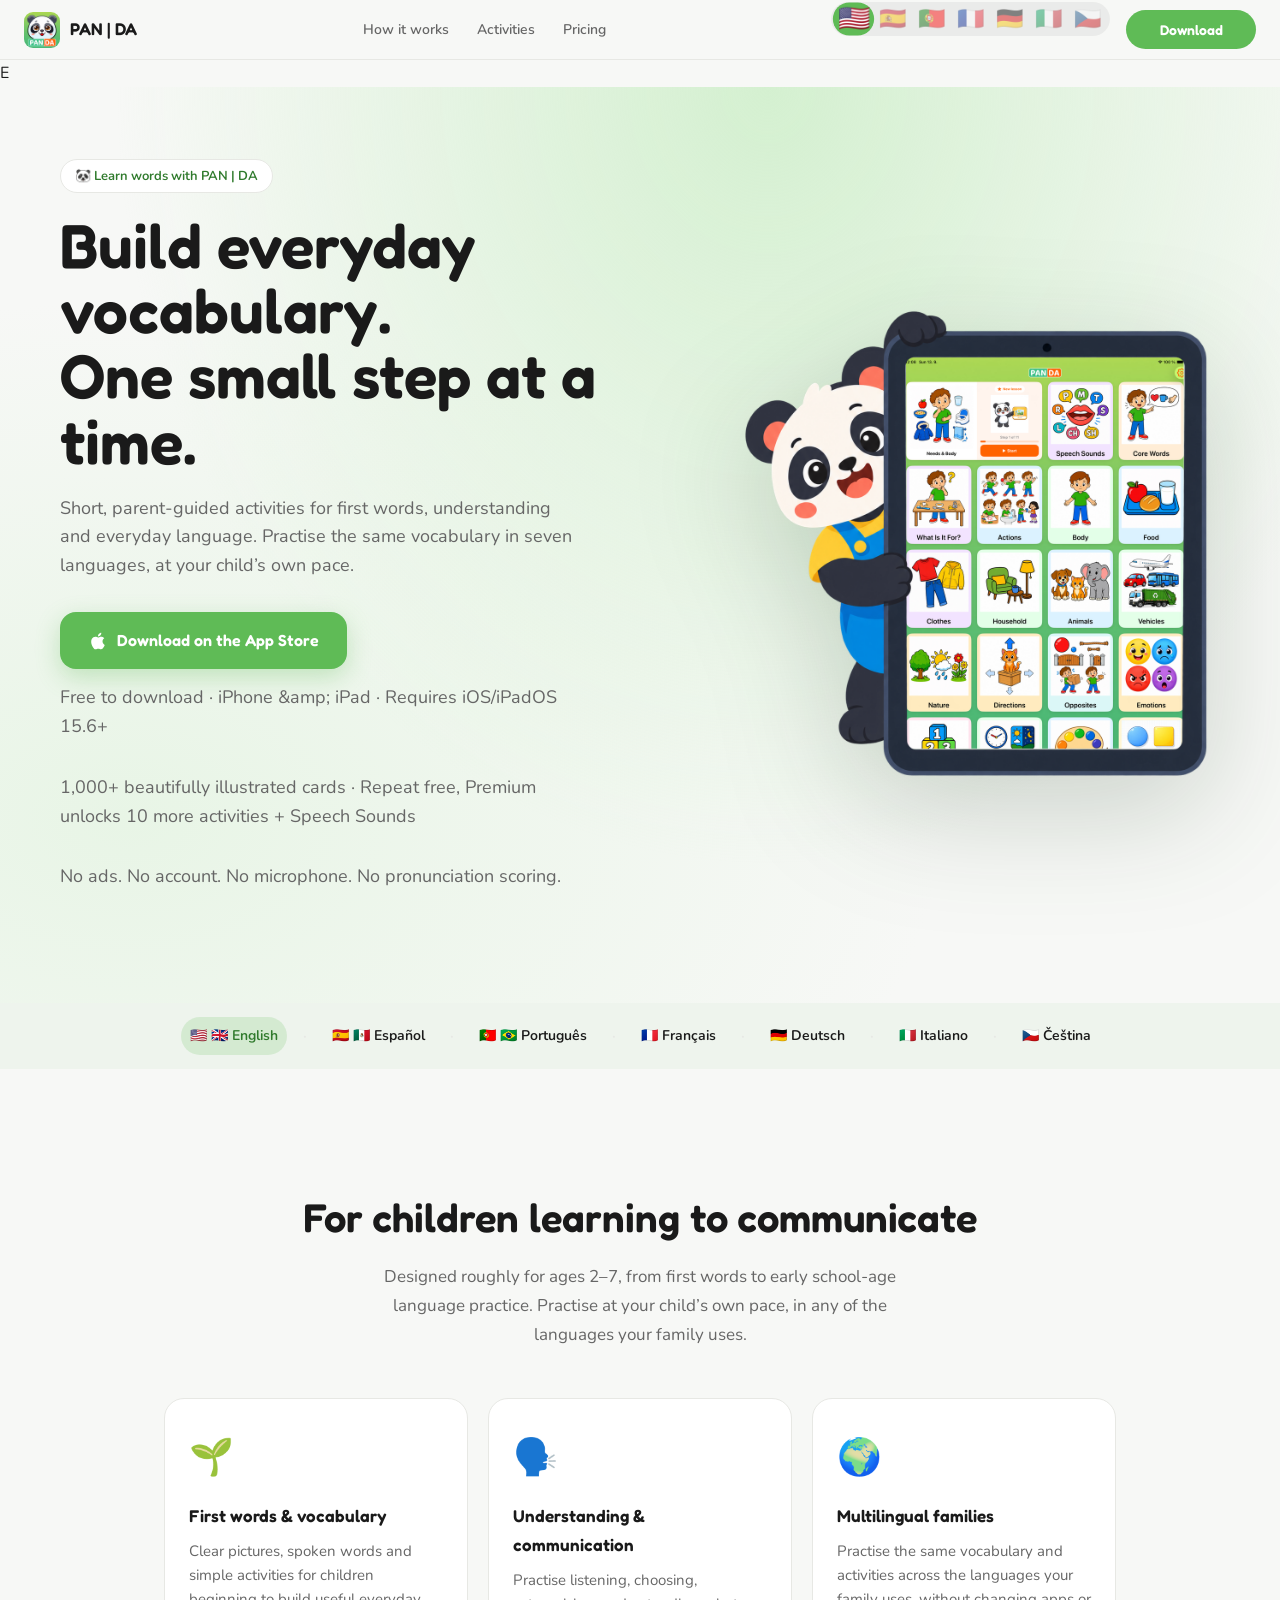
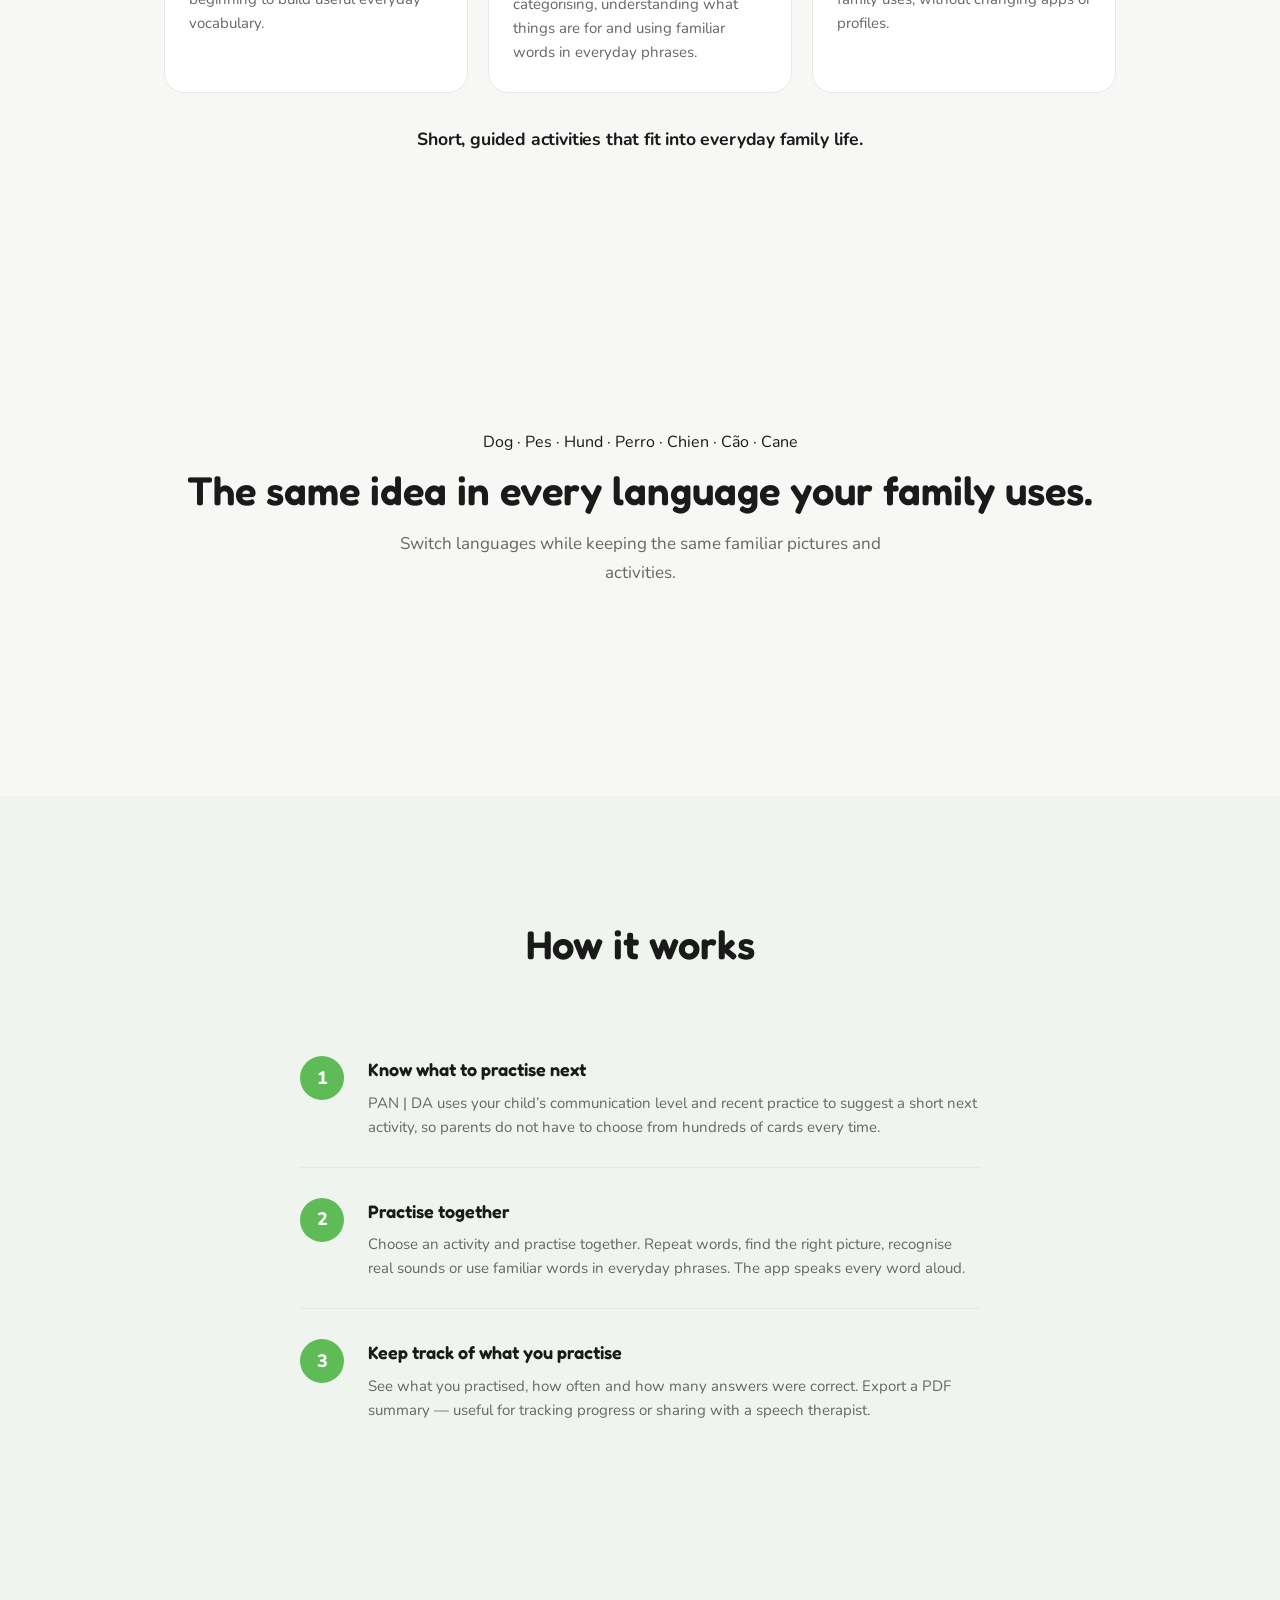
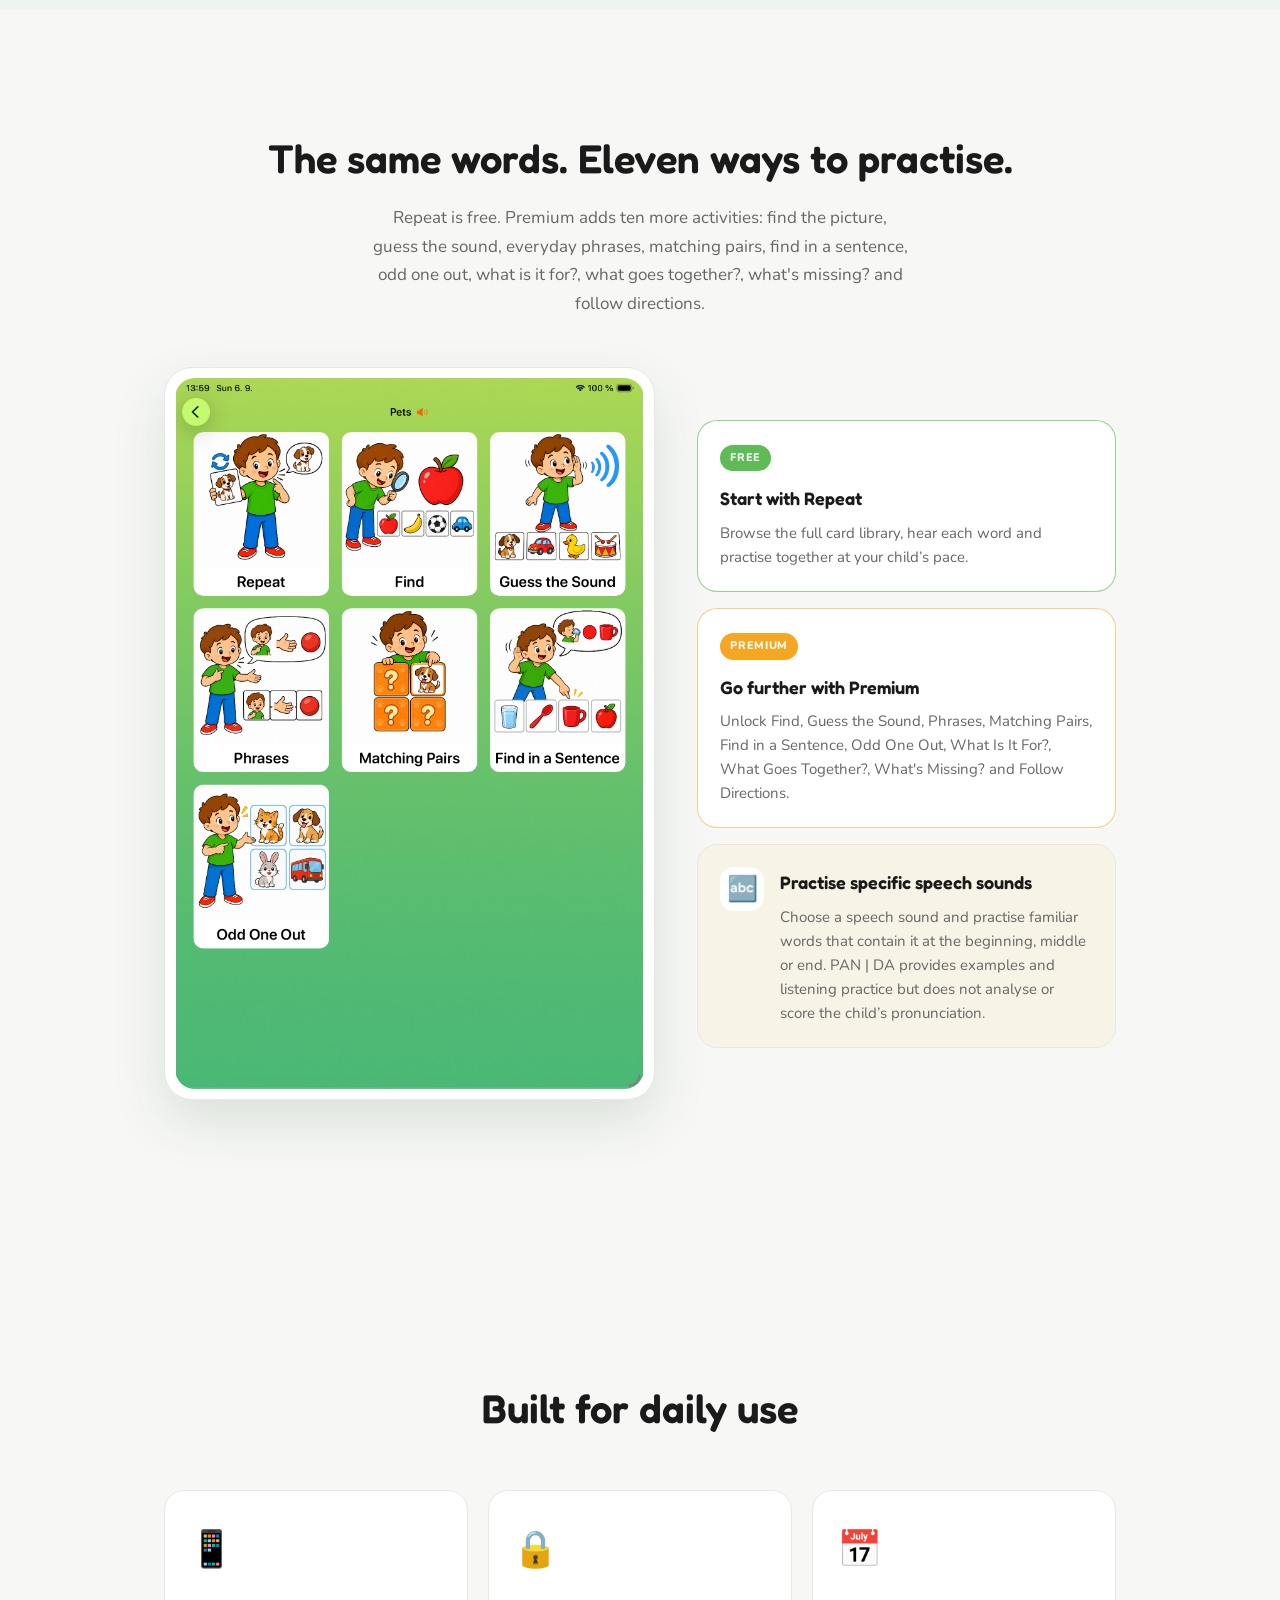
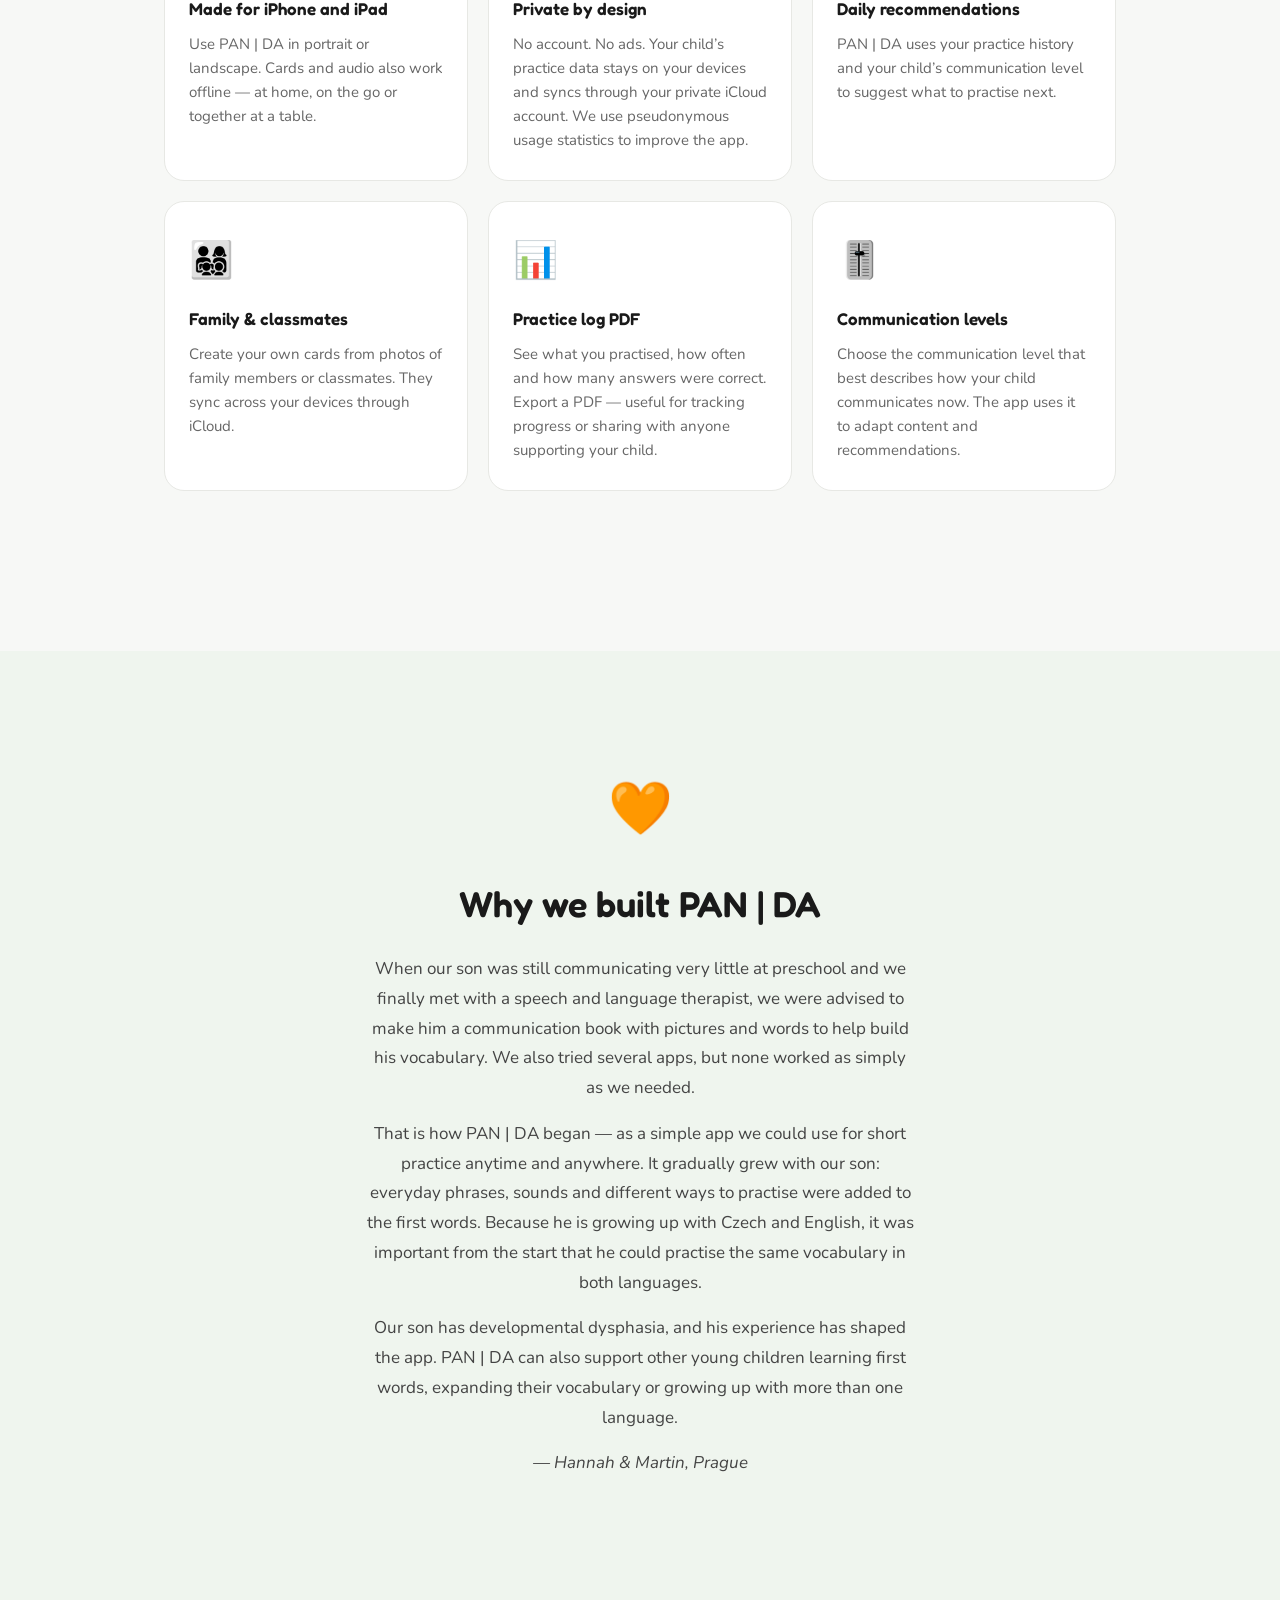
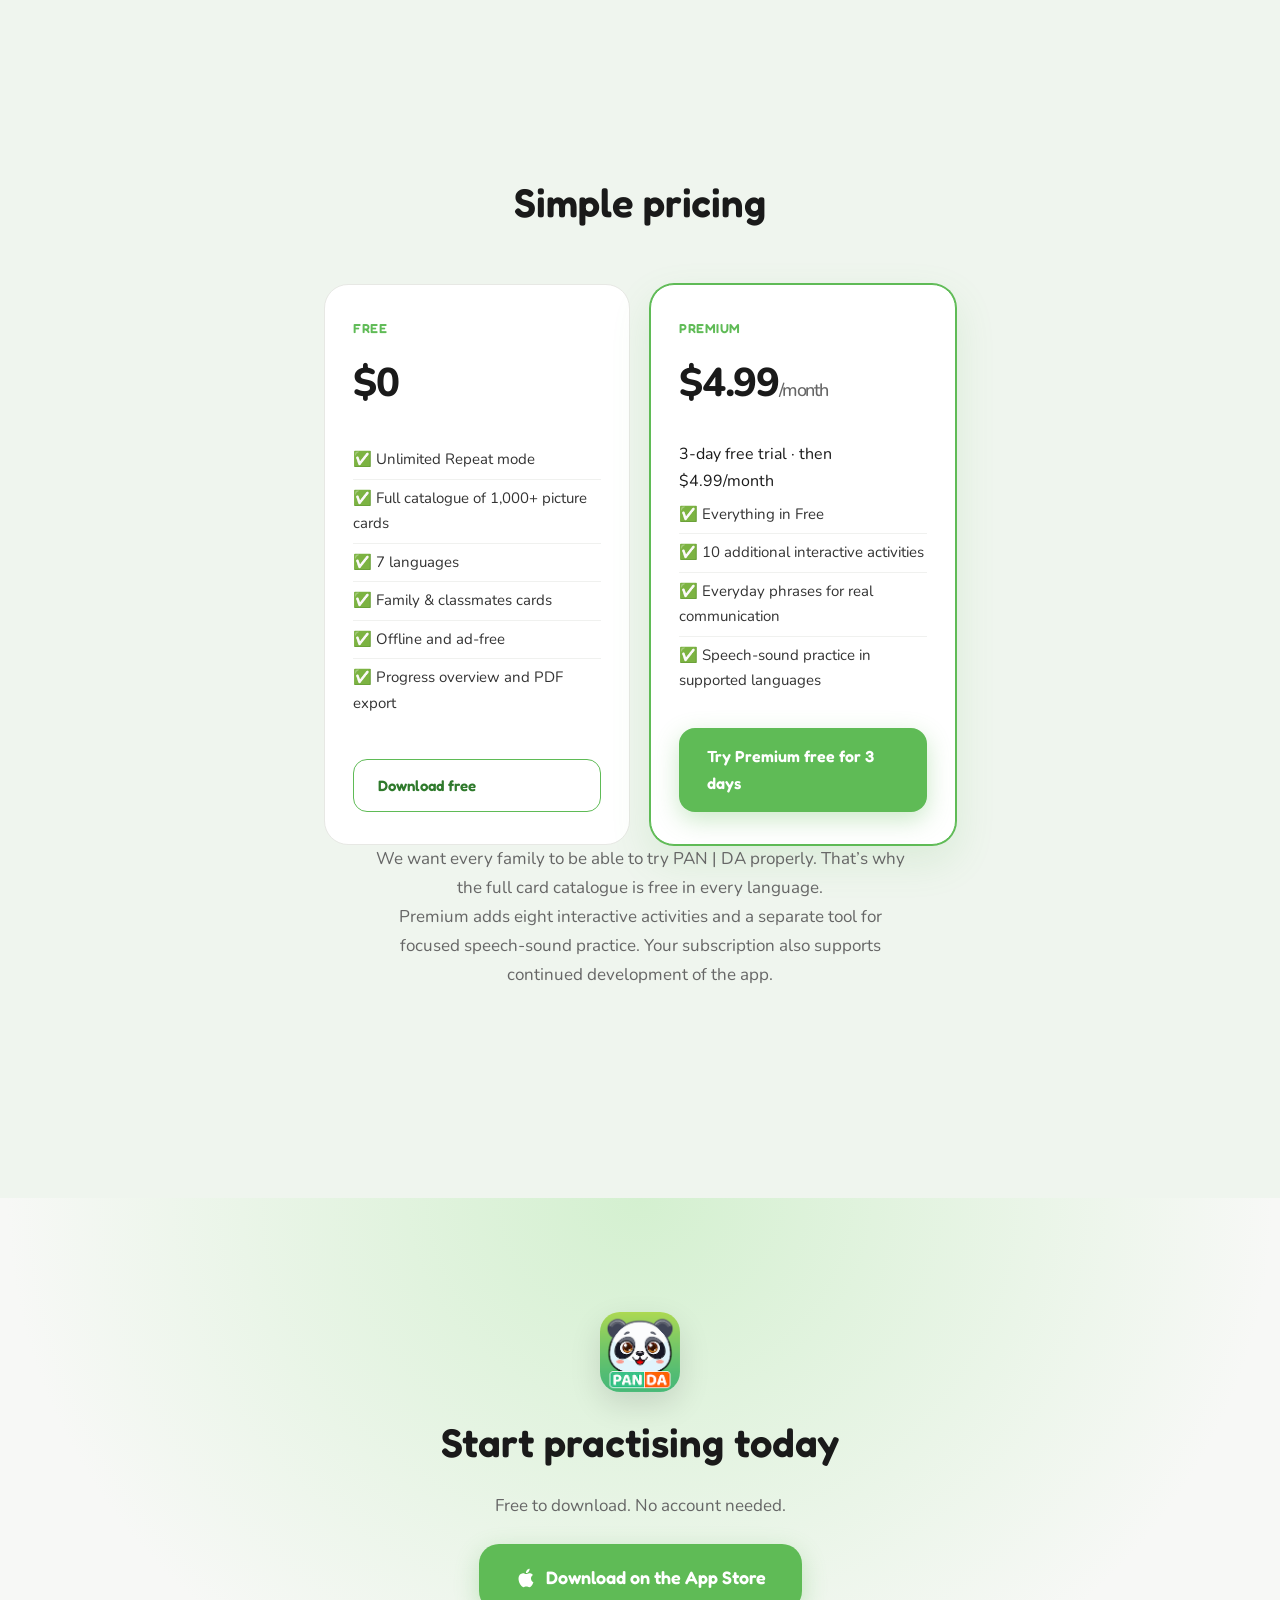
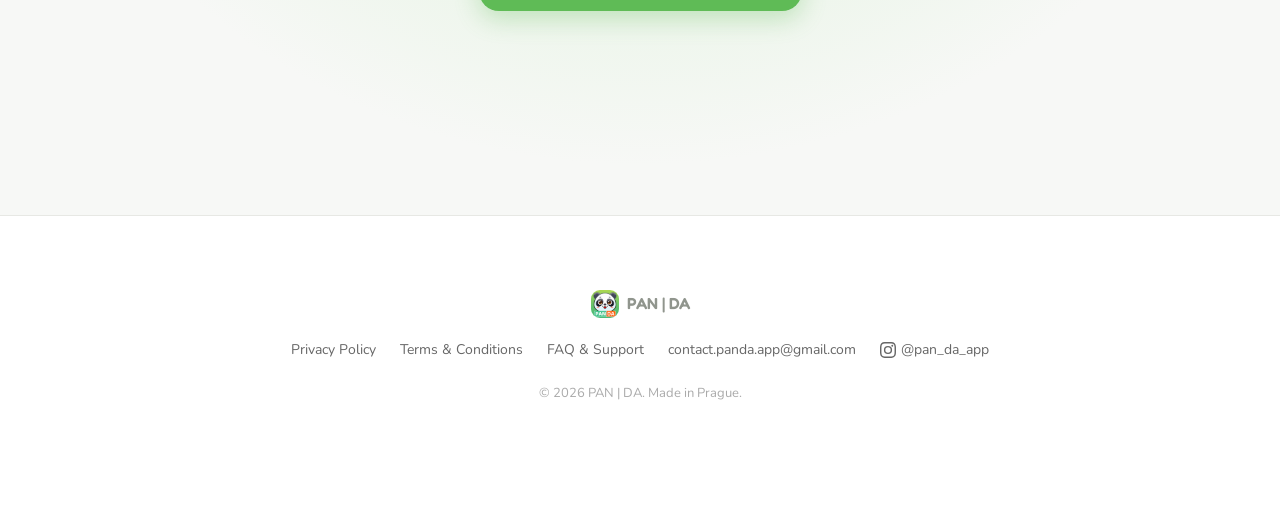
==== commit 23dfeb04: "Add files via upload" ====
--- a/index.html
+++ b/index.html
@@ -40,12 +40,12 @@
         <span id="hero-cta-text">Download on the App Store</span>
       </a>
       <p class="hero-free" id="hero-store-info">Free to download · iPhone &amp; iPad · Requires iOS/iPadOS 15.6+</p>
-      <p class="hero-free" id="hero-free">Full card library + Repeat free · Premium adds 8 activities + Speech Sounds</p>
+      <p class="hero-free" id="hero-free">1,000+ beautifully illustrated cards · Repeat free, Premium unlocks 10 more activities + Speech Sounds</p>
       <p class="hero-free" id="hero-privacy">No ads. No account. No microphone. No pronunciation scoring.</p>
     </div>
     <div class="hero-visual">
       <div class="ipad-showcase">
-        <img id="hero-screenshot" src="home_en.png" alt="PAN | DA home screen on iPad" class="localized-screenshot hero-screenshot" />
+        <img id="hero-screenshot" src="panda_tablet_en.png" alt="The PAN | DA panda holding an iPad showing the app home screen" class="localized-screenshot hero-screenshot" />
       </div>
     </div>
   </div>
@@ -137,8 +137,8 @@
 <!-- ── TRAINING MODES ── -->
 <section class="section" id="sec-modes">
   <div class="container">
-    <h2 class="section-title" id="modes-title">The same words. Nine ways to practise.</h2>
-    <p class="section-sub" id="modes-sub">Repeat is free. Premium adds eight more activities: finding pictures, recognising sounds, everyday phrases, matching pairs, find in a sentence, odd one out, what is it for? and what goes together?</p>
+    <h2 class="section-title" id="modes-title">The same words. Eleven ways to practise.</h2>
+    <p class="section-sub" id="modes-sub">Repeat is free. Premium adds ten more activities: finding pictures, recognising sounds, everyday phrases, matching pairs, find in a sentence, odd one out, what is it for?, what goes together?, what's missing? and follow directions.</p>
 
     <div class="modes-showcase-grid">
       <div class="modes-image-card">
@@ -155,7 +155,7 @@
         <div class="tier-summary tier-summary-premium">
           <div class="tier-pill tier-pill-premium" id="mode-premium-label">PREMIUM</div>
           <h3 id="modes-premium-title">Go further with Premium</h3>
-          <p id="modes-premium-body">Unlock Find, Guess the Sound, Phrases, Matching Pairs, Find in a Sentence, Odd One Out, What Is It For? and What Goes Together?</p>
+          <p id="modes-premium-body">Unlock Find, Guess the Sound, Phrases, Matching Pairs, Find in a Sentence, Odd One Out, What Is It For?, What Goes Together?, What's Missing? and Follow Directions.</p>
         </div>
 
         <div class="speech-callout">
@@ -247,7 +247,7 @@
         <p class="pricing-trial" id="price-trial">3-day free trial · then $4.99/month</p>
         <ul class="pricing-list">
           <li id="pp1">✅ Everything in Free</li>
-          <li id="pp2">✅ 8 additional interactive activities</li>
+          <li id="pp2">✅ 10 additional interactive activities</li>
           <li id="pp3">✅ Everyday phrases for real communication</li>
           <li id="pp5">✅ Speech-sound practice in supported languages</li>
         </ul>
@@ -329,7 +329,7 @@
     "fw3-title": "Vícejazyčné rodiny",
     "hero-badge": "🐼 Učte se slova s PAN | DA",
     "hero-cta-text": "Stáhnout v App Storu",
-    "hero-free": "Celý katalog + Opakuj zdarma · Premium přidává 8 aktivit + procvičování hlásek",
+    "hero-free": "1000+ krásně ilustrovaných kartiček · Opakuj zdarma, Premium přidává 10 dalších aktivit + procvičování hlásek",
     "hero-h1": "Rozšiřujte slovní zásobu.<br>Krok za krokem.",
     "hero-image-alt": "Domovská obrazovka PAN | DA na iPadu",
     "hero-privacy": "Bez reklam. Bez registrace. Bez mikrofonu. Bez hodnocení výslovnosti.",
@@ -343,10 +343,10 @@
     "modes-free-body": "Procházejte celý katalog kartiček, poslouchejte slova a procvičujte společně tempem dítěte.",
     "modes-free-title": "Začněte s režimem Opakuj",
     "modes-image-alt": "Výběr aktivit PAN | DA na iPadu",
-    "modes-premium-body": "Odemkněte Najdi, Poznej zvuk, Fráze, Pexeso, Najdi podle věty, Co sem nepatří?, K čemu to je? a Co k sobě patří?.",
+    "modes-premium-body": "Odemkněte Najdi, Poznej zvuk, Fráze, Pexeso, Najdi podle věty, Co sem nepatří?, K čemu to je?, Co k sobě patří?, Co chybí? a Splň pokyn.",
     "modes-premium-title": "S Premium pokračujte dál",
-    "modes-sub": "Režim Opakuj je zdarma. Premium přidává dalších osm aktivit: najdi obrázek, poznej zvuk, fráze, pexeso, najdi podle věty, co sem nepatří, k čemu to je? a co k sobě patří?",
-    "modes-title": "Jedna slovní zásoba. Devět způsobů procvičování.",
+    "modes-sub": "Režim Opakuj je zdarma. Premium přidává dalších deset aktivit: najdi obrázek, poznej zvuk, fráze, pexeso, najdi podle věty, co sem nepatří, k čemu to je?, co k sobě patří?, co chybí? a splň pokyn.",
+    "modes-title": "Jedna slovní zásoba. Jedenáct způsobů procvičování.",
     "nav-activities": "Aktivity",
     "nav-download": "Stáhnout",
     "nav-how": "Jak to funguje",
@@ -359,7 +359,7 @@
     "pf5": "✅ Offline a bez reklam",
     "pf6": "✅ Přehled pokroku a export do PDF",
     "pp1": "✅ Vše ze základní verze",
-    "pp2": "✅ 8 dalších interaktivních aktivit",
+    "pp2": "✅ 10 dalších interaktivních aktivit",
     "pp3": "✅ Každodenní fráze pro praktickou komunikaci",
     "pp5": "✅ Procvičování hlásek v podporovaných jazycích",
     "price-amount": "99 Kč",
@@ -417,7 +417,7 @@
     "fw3-title": "Mehrsprachige Familien",
     "hero-badge": "🐼 Wörter lernen mit PAN | DA",
     "hero-cta-text": "Im App Store laden",
-    "hero-free": "Gesamter Kartenkatalog + Wiederholen kostenlos · Premium: 8 weitere Aktivitäten + Lautübungen",
+    "hero-free": "1.000+ liebevoll illustrierte Karten · Wiederholen kostenlos, Premium: 10 weitere Aktivitäten + Lautübungen",
     "hero-h1": "Alltagswortschatz aufbauen.<br>Schritt für Schritt.",
     "hero-image-alt": "PAN | DA Startbildschirm auf dem iPad",
     "hero-privacy": "Keine Werbung. Kein Konto. Kein Mikrofon. Keine Aussprachebewertung.",
@@ -431,10 +431,10 @@
     "modes-free-body": "Den gesamten Kartenkatalog ansehen, jedes Wort anhören und gemeinsam im Tempo des Kindes üben.",
     "modes-free-title": "Mit Wiederholen starten",
     "modes-image-alt": "PAN | DA Aktivitätsauswahl auf dem iPad",
-    "modes-premium-body": "Finden, Geräusch erkennen, Sätze, Paare finden, Im Satz finden, Was passt nicht?, Wofür ist das? und Was gehört zusammen? freischalten.",
+    "modes-premium-body": "Finden, Geräusch erkennen, Sätze, Paare finden, Im Satz finden, Was passt nicht?, Wofür ist das?, Was gehört zusammen?, Was fehlt? und Befolge die Anweisung freischalten.",
     "modes-premium-title": "Mit Premium weitergehen",
-    "modes-sub": "Wiederholen ist kostenlos. Premium ergänzt acht weitere Aktivitäten: Bild finden, Geräusch erkennen, Alltagssätze, Kartenpaare, Im Satz finden, Was passt nicht?, Wofür ist das? und Was gehört zusammen?",
-    "modes-title": "Dieselben Wörter. Neun Möglichkeiten zum Üben.",
+    "modes-sub": "Wiederholen ist kostenlos. Premium ergänzt zehn weitere Aktivitäten: Bild finden, Geräusch erkennen, Alltagssätze, Kartenpaare, Im Satz finden, Was passt nicht?, Wofür ist das?, Was gehört zusammen?, Was fehlt? und Befolge die Anweisung.",
+    "modes-title": "Dieselben Wörter. Elf Möglichkeiten zum Üben.",
     "nav-activities": "Aktivitäten",
     "nav-download": "Herunterladen",
     "nav-how": "So funktioniert es",
@@ -447,7 +447,7 @@
     "pf5": "✅ Offline und werbefrei",
     "pf6": "✅ Fortschrittsübersicht und PDF-Export",
     "pp1": "✅ Alles aus der kostenlosen Version",
-    "pp2": "✅ 8 zusätzliche interaktive Aktivitäten",
+    "pp2": "✅ 10 zusätzliche interaktive Aktivitäten",
     "pp3": "✅ Alltagssätze für praktische Kommunikation",
     "pp5": "✅ Lautübungen in unterstützten Sprachen",
     "price-amount": "4,99 $",
@@ -505,7 +505,7 @@
     "fw3-title": "Multilingual families",
     "hero-badge": "🐼 Learn words with PAN | DA",
     "hero-cta-text": "Download on the App Store",
-    "hero-free": "Full card library + Repeat free · Premium adds 8 activities + Speech Sounds",
+    "hero-free": "1,000+ beautifully illustrated cards · Repeat free, Premium unlocks 10 more activities + Speech Sounds",
     "hero-h1": "Build everyday vocabulary.<br>One small step at a time.",
     "hero-image-alt": "PAN | DA home screen on iPad",
     "hero-privacy": "No ads. No account. No microphone. No pronunciation scoring.",
@@ -519,10 +519,10 @@
     "modes-free-body": "Browse the full card library, hear each word and practise together at your child’s pace.",
     "modes-free-title": "Start with Repeat",
     "modes-image-alt": "PAN | DA activity selection on iPad",
-    "modes-premium-body": "Unlock Find, Guess the Sound, Phrases, Matching Pairs, Find in a Sentence, Odd One Out, What Is It For? and What Goes Together?",
+    "modes-premium-body": "Unlock Find, Guess the Sound, Phrases, Matching Pairs, Find in a Sentence, Odd One Out, What Is It For?, What Goes Together?, What's Missing? and Follow Directions.",
     "modes-premium-title": "Go further with Premium",
-    "modes-sub": "Repeat is free. Premium adds eight more activities: find the picture, guess the sound, everyday phrases, matching pairs, find in a sentence, odd one out, what is it for? and what goes together?",
-    "modes-title": "The same words. Nine ways to practise.",
+    "modes-sub": "Repeat is free. Premium adds ten more activities: find the picture, guess the sound, everyday phrases, matching pairs, find in a sentence, odd one out, what is it for?, what goes together?, what's missing? and follow directions.",
+    "modes-title": "The same words. Eleven ways to practise.",
     "nav-activities": "Activities",
     "nav-download": "Download",
     "nav-how": "How it works",
@@ -535,7 +535,7 @@
     "pf5": "✅ Offline and ad-free",
     "pf6": "✅ Progress overview and PDF export",
     "pp1": "✅ Everything in Free",
-    "pp2": "✅ 8 additional interactive activities",
+    "pp2": "✅ 10 additional interactive activities",
     "pp3": "✅ Everyday phrases for real communication",
     "pp5": "✅ Speech-sound practice in supported languages",
     "price-amount": "$4.99",
@@ -593,7 +593,7 @@
     "fw3-title": "Familias multilingües",
     "hero-badge": "🐼 Aprende palabras con PAN | DA",
     "hero-cta-text": "Descargar en la App Store",
-    "hero-free": "Catálogo completo + Repetir gratis · Premium añade 8 actividades + práctica de sonidos del habla",
+    "hero-free": "Más de 1000 tarjetas bellamente ilustradas · Repetir gratis, Premium añade 10 actividades más + práctica de sonidos del habla",
     "hero-h1": "Amplía el vocabulario del día a día.<br>Paso a paso.",
     "hero-image-alt": "Pantalla de inicio de PAN | DA en iPad",
     "hero-privacy": "Sin anuncios. Sin cuenta. Sin micrófono. Sin evaluación de pronunciación.",
@@ -607,10 +607,10 @@
     "modes-free-body": "Explora todo el catálogo, escucha cada palabra y practicad juntos al ritmo del niño.",
     "modes-free-title": "Empieza con Repetir",
     "modes-image-alt": "Selección de actividades de PAN | DA en iPad",
-    "modes-premium-body": "Desbloquea Encontrar, Adivina el sonido, Frases, Parejas, Encontrar en la frase, El intruso, ¿Para qué sirve? y ¿Qué va junto?.",
+    "modes-premium-body": "Desbloquea Encontrar, Adivina el sonido, Frases, Parejas, Encontrar en la frase, El intruso, ¿Para qué sirve?, ¿Qué va junto?, ¿Qué falta? y Sigue las instrucciones.",
     "modes-premium-title": "Sigue con Premium",
-    "modes-sub": "Repetir es gratis. Premium añade ocho actividades más: encontrar la imagen, adivinar el sonido, frases cotidianas, parejas, encontrar en la frase, el intruso, ¿para qué sirve? y ¿qué va junto?",
-    "modes-title": "Las mismas palabras. Nueve formas de practicar.",
+    "modes-sub": "Repetir es gratis. Premium añade diez actividades más: encontrar la imagen, adivinar el sonido, frases cotidianas, parejas, encontrar en la frase, el intruso, ¿para qué sirve?, ¿qué va junto?, ¿qué falta? y sigue las instrucciones.",
+    "modes-title": "Las mismas palabras. Once formas de practicar.",
     "nav-activities": "Actividades",
     "nav-download": "Descargar",
     "nav-how": "Cómo funciona",
@@ -623,7 +623,7 @@
     "pf5": "✅ Sin conexión y sin anuncios",
     "pf6": "✅ Progreso y exportación a PDF",
     "pp1": "✅ Todo lo de la versión gratuita",
-    "pp2": "✅ 8 actividades interactivas adicionales",
+    "pp2": "✅ 10 actividades interactivas adicionales",
     "pp3": "✅ Frases cotidianas para comunicarse",
     "pp5": "✅ Práctica de sonidos del habla en los idiomas compatibles",
     "price-amount": "$4.99",
@@ -681,7 +681,7 @@
     "fw3-title": "Familles multilingues",
     "hero-badge": "🐼 Apprenez des mots avec PAN | DA",
     "hero-cta-text": "Télécharger sur l'App Store",
-    "hero-free": "Catalogue complet + Répéter gratuit · Premium ajoute 8 activités + travail des sons du langage",
+    "hero-free": "Plus de 1000 cartes joliment illustrées · Répéter gratuit, Premium ajoute 10 activités de plus + travail des sons du langage",
     "hero-h1": "Enrichissez le vocabulaire du quotidien.<br>Pas à pas.",
     "hero-image-alt": "Écran d’accueil PAN | DA sur iPad",
     "hero-privacy": "Aucune publicité. Aucun compte. Aucun microphone. Aucune évaluation de la prononciation.",
@@ -695,10 +695,10 @@
     "modes-free-body": "Parcourez le catalogue, écoutez chaque mot et entraînez-vous ensemble au rythme de votre enfant.",
     "modes-free-title": "Commencez avec Répéter",
     "modes-image-alt": "Sélection des activités PAN | DA sur iPad",
-    "modes-premium-body": "Débloquez Trouver, Deviner le son, Phrases, Paires, Trouver dans la phrase, L’intrus, À quoi ça sert ? et Qu’est-ce qui va ensemble ?.",
+    "modes-premium-body": "Débloquez Trouver, Deviner le son, Phrases, Paires, Trouver dans la phrase, L’intrus, À quoi ça sert ?, Qu’est-ce qui va ensemble ?, Qu’est-ce qui manque ? et Suis la consigne.",
     "modes-premium-title": "Allez plus loin avec Premium",
-    "modes-sub": "Répéter est gratuit. Premium ajoute huit activités : trouver l’image, deviner le son, phrases du quotidien, paires, trouver dans la phrase, l’intrus, à quoi ça sert ? et qu’est-ce qui va ensemble ?",
-    "modes-title": "Les mêmes mots. Neuf façons de s’entraîner.",
+    "modes-sub": "Répéter est gratuit. Premium ajoute dix activités : trouver l’image, deviner le son, phrases du quotidien, paires, trouver dans la phrase, l’intrus, à quoi ça sert ?, qu’est-ce qui va ensemble ?, qu’est-ce qui manque ? et suis la consigne.",
+    "modes-title": "Les mêmes mots. Onze façons de s’entraîner.",
     "nav-activities": "Activités",
     "nav-download": "Télécharger",
     "nav-how": "Comment ça marche",
@@ -711,7 +711,7 @@
     "pf5": "✅ Hors ligne et sans publicité",
     "pf6": "✅ Suivi des progrès et export PDF",
     "pp1": "✅ Tout le contenu de la version gratuite",
-    "pp2": "✅ 8 activités interactives supplémentaires",
+    "pp2": "✅ 10 activités interactives supplémentaires",
     "pp3": "✅ Phrases du quotidien pour communiquer",
     "pp5": "✅ Exercices sur les sons de la parole dans les langues prises en charge",
     "price-amount": "4,99 $",
@@ -769,7 +769,7 @@
     "fw3-title": "Famiglie multilingue",
     "hero-badge": "🐼 Impara le parole con PAN | DA",
     "hero-cta-text": "Scarica dall’App Store",
-    "hero-free": "Catalogo completo + Ripeti gratis · Premium aggiunge 8 attività + pratica dei suoni",
+    "hero-free": "Oltre 1000 carte ben illustrate · Ripeti gratis, Premium aggiunge 10 attività in più + pratica dei suoni",
     "hero-h1": "Arricchisci il vocabolario quotidiano.<br>Passo dopo passo.",
     "hero-image-alt": "Schermata iniziale di PAN | DA su iPad",
     "hero-privacy": "Nessuna pubblicità. Nessun account. Nessun microfono. Nessuna valutazione della pronuncia.",
@@ -781,12 +781,12 @@
     "modes-free-body": "Esplora l’intero catalogo di carte, ascolta ogni parola ed esercitatevi insieme al ritmo del bambino.",
     "modes-free-title": "Inizia con Ripeti",
     "modes-image-alt": "Selezione delle attività di PAN | DA su iPad",
-    "modes-premium-body": "Sblocca Trova, Indovina il suono, Frasi, Coppie, Trova nella frase, Intruso, A cosa serve? e Cosa va insieme?.",
+    "modes-premium-body": "Sblocca Trova, Indovina il suono, Frasi, Coppie, Trova nella frase, Intruso, A cosa serve?, Cosa va insieme?, Cosa manca? e Segui l'istruzione.",
     "modes-premium-title": "Vai oltre con Premium",
     "lang-bridge-sub": "Cambia lingua mantenendo le stesse immagini e attività familiari.",
     "lang-bridge-title": "Lo stesso contenuto in tutte le lingue della famiglia.",
-    "modes-sub": "Ripeti è gratis. Premium aggiunge otto attività: trovare immagini, riconoscere suoni, frasi del quotidiano, abbinare coppie, trovare nella frase, l'intruso, a cosa serve? e cosa va insieme?",
-    "modes-title": "Le stesse parole. Nove modi per esercitarsi.",
+    "modes-sub": "Ripeti è gratis. Premium aggiunge dieci attività: trovare immagini, riconoscere suoni, frasi del quotidiano, abbinare coppie, trovare nella frase, l'intruso, a cosa serve?, cosa va insieme?, cosa manca? e segui l'istruzione.",
+    "modes-title": "Le stesse parole. Undici modi per esercitarsi.",
     "nav-activities": "Attività",
     "nav-download": "Scarica",
     "nav-how": "Come funziona",
@@ -799,7 +799,7 @@
     "pf5": "✅ Offline e senza pubblicità",
     "pf6": "✅ Panoramica dei progressi ed esportazione in PDF",
     "pp1": "✅ Tutto ciò che è incluso nella versione gratuita",
-    "pp2": "✅ 8 attività interattive aggiuntive",
+    "pp2": "✅ 10 attività interattive aggiuntive",
     "pp3": "✅ Frasi quotidiane per la comunicazione reale",
     "pp5": "✅ Pratica dei suoni del linguaggio nelle lingue supportate",
     "price-amount": "$4.99",
@@ -857,7 +857,7 @@
     "fw3-title": "Famílias multilingues",
     "hero-badge": "🐼 Aprenda palavras com o PAN | DA",
     "hero-cta-text": "Descarregar na App Store",
-    "hero-free": "Catálogo completo + Repetir grátis · Premium: 8 atividades extra + sons da fala",
+    "hero-free": "Mais de 1000 cartões bem ilustrados · Repetir grátis, Premium acrescenta 10 atividades + sons da fala",
     "hero-h1": "Desenvolva o vocabulário do dia a dia.<br>Passo a passo.",
     "hero-image-alt": "Ecrã inicial da PAN | DA no iPad",
     "hero-privacy": "Sem publicidade. Sem conta. Sem microfone. Sem avaliação da pronúncia.",
@@ -869,12 +869,12 @@
     "modes-free-body": "Explore todo o catálogo, ouça cada palavra e pratique em conjunto ao ritmo da criança.",
     "modes-free-title": "Comece com Repetir",
     "modes-image-alt": "Seleção de atividades da PAN | DA no iPad",
-    "modes-premium-body": "Desbloqueie Encontrar, Adivinhar o som, Frases, Jogo dos pares, Encontrar na frase, O intruso, Para que serve? e O que combina?.",
+    "modes-premium-body": "Desbloqueie Encontrar, Adivinhar o som, Frases, Jogo dos pares, Encontrar na frase, O intruso, Para que serve?, O que combina?, O que falta? e Segue as instruções.",
     "modes-premium-title": "Continue com Premium",
     "lang-bridge-sub": "Mude de idioma mantendo as mesmas imagens e atividades familiares.",
     "lang-bridge-title": "O mesmo conteúdo em todos os idiomas da família.",
-    "modes-sub": "Repetir é gratuito. O Premium acrescenta oito atividades: encontrar imagens, reconhecer sons, frases do dia a dia, pares, encontrar na frase, o intruso, para que serve? e o que combina?",
-    "modes-title": "O mesmo vocabulário. Nove formas de praticar.",
+    "modes-sub": "Repetir é gratuito. O Premium acrescenta dez atividades: encontrar imagens, reconhecer sons, frases do dia a dia, pares, encontrar na frase, o intruso, para que serve?, o que combina?, o que falta? e segue as instruções.",
+    "modes-title": "O mesmo vocabulário. Onze formas de praticar.",
     "nav-activities": "Atividades",
     "nav-download": "Descarregar",
     "nav-how": "Como funciona",
@@ -887,7 +887,7 @@
     "pf5": "✅ Offline e sem anúncios",
     "pf6": "✅ Progresso e exportação em PDF",
     "pp1": "✅ Tudo da versão gratuita",
-    "pp2": "✅ Mais 8 atividades interativas",
+    "pp2": "✅ Mais 10 atividades interativas",
     "pp3": "✅ Frases do dia a dia para comunicar",
     "pp5": "✅ Prática de sons da fala nos idiomas suportados",
     "price-amount": "$4,99",
@@ -965,7 +965,7 @@
 
   // Localized screenshots. If a language image has not been added yet,
   // fall back to English instead of showing a broken image.
-  setLocalizedScreenshot('hero-screenshot', 'home');
+  setLocalizedScreenshot('hero-screenshot', 'panda_tablet');
   setLocalizedScreenshot('modes-screenshot', 'modes');
 
   const heroShot = document.getElementById('hero-screenshot');
--- a/landing.css
+++ b/landing.css
@@ -219,30 +219,28 @@
   color: #8a9688;
 }
 
-/* localized iPad screenshot */
+/* localized iPad screenshot, composited with the PAN | DA panda + tablet frame artwork */
 .hero-visual {
-  flex: 0 0 min(30vw, 360px);
+  flex: 0 0 min(40vw, 480px);
   width: 100%;
-  max-width: 360px;
+  max-width: 480px;
   min-width: 0;
   margin-left: auto;
 }
 .ipad-showcase {
   position: relative;
   width: 100%;
-  border-radius: 28px;
-  overflow: hidden;
-  box-shadow: 0 34px 80px rgba(20,55,20,.20);
-  transform: rotate(.6deg);
-  transition: transform .2s ease;
-}
-.ipad-showcase:hover { transform: rotate(0deg) translateY(-3px); }
+}
 .localized-screenshot {
   display: block;
   width: 100%;
   height: auto;
 }
-.hero-screenshot { aspect-ratio: 1712 / 2594; object-fit: contain; }
+.hero-screenshot {
+  aspect-ratio: 1122 / 1402;
+  object-fit: contain;
+  filter: drop-shadow(0 34px 60px rgba(20,55,20,.20));
+}
 
 /* ── SHARED SECTION ── */
 .section { padding: 80px 24px; }
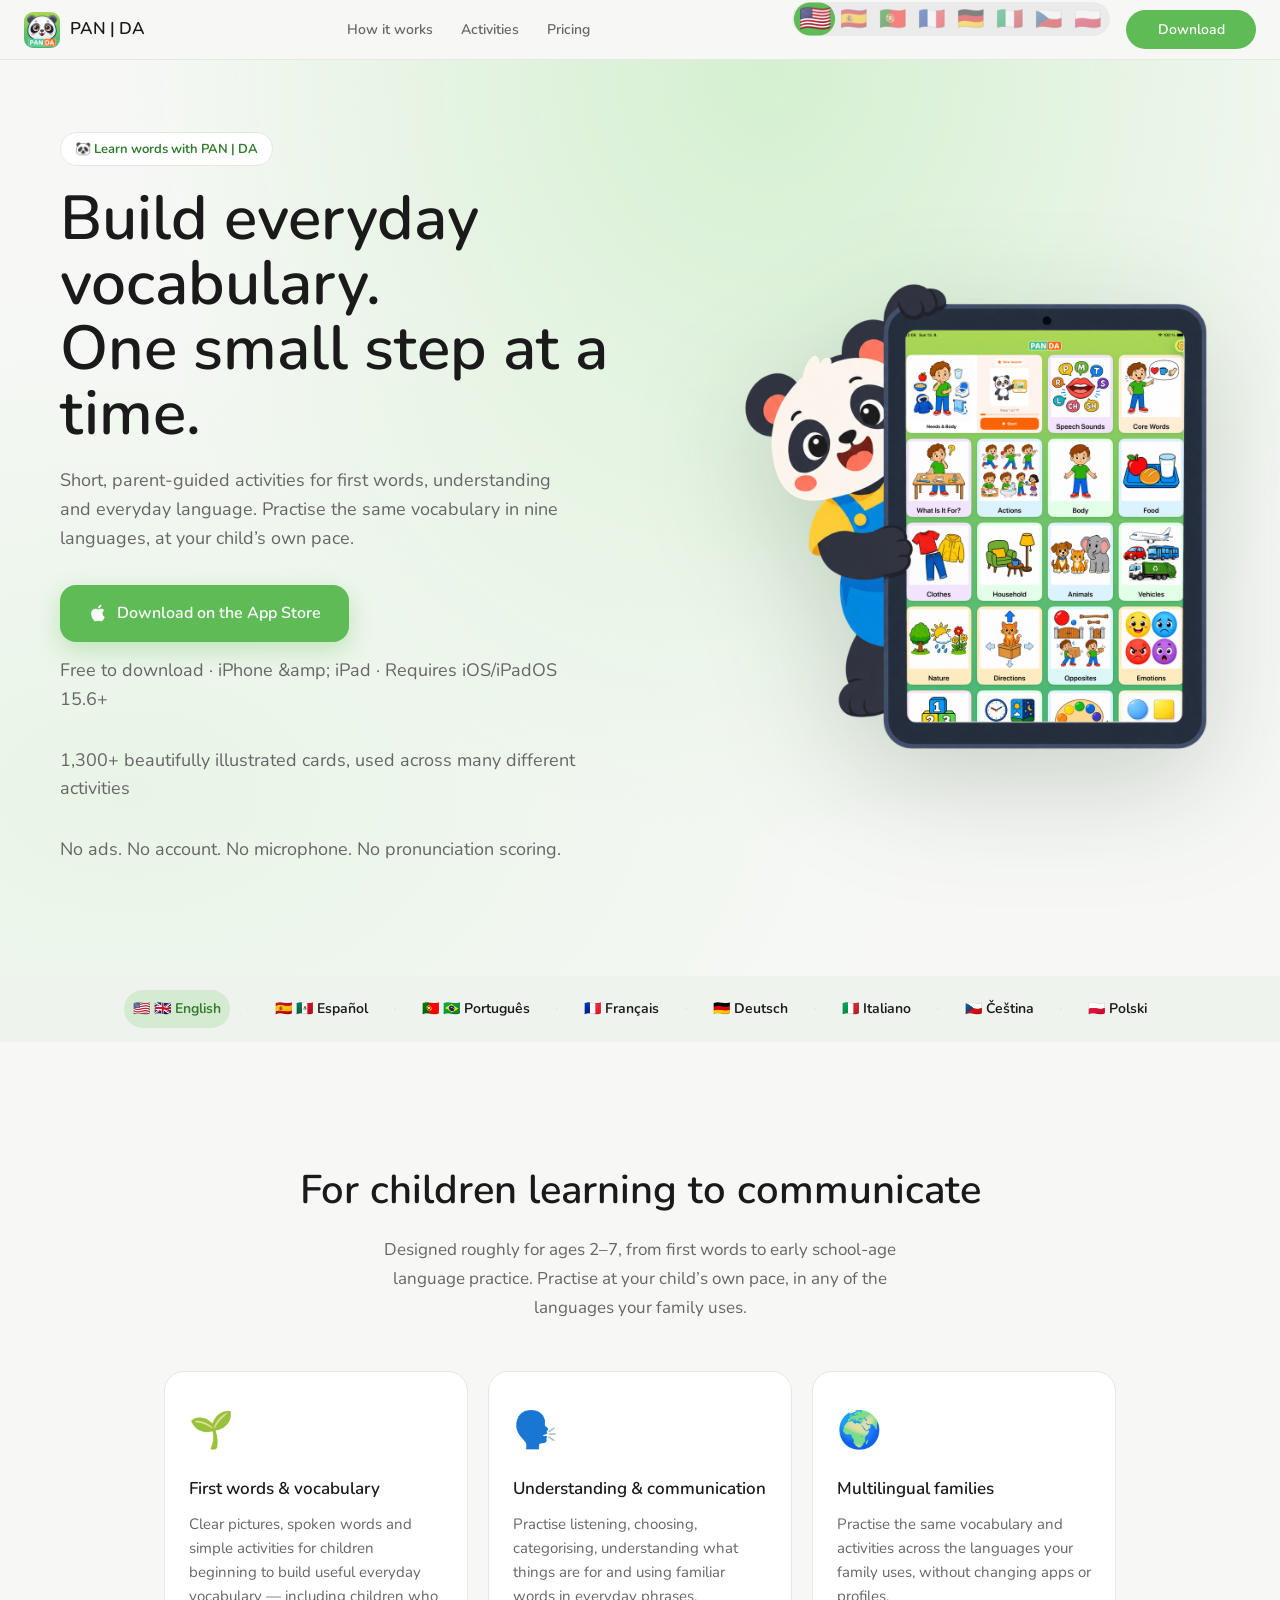
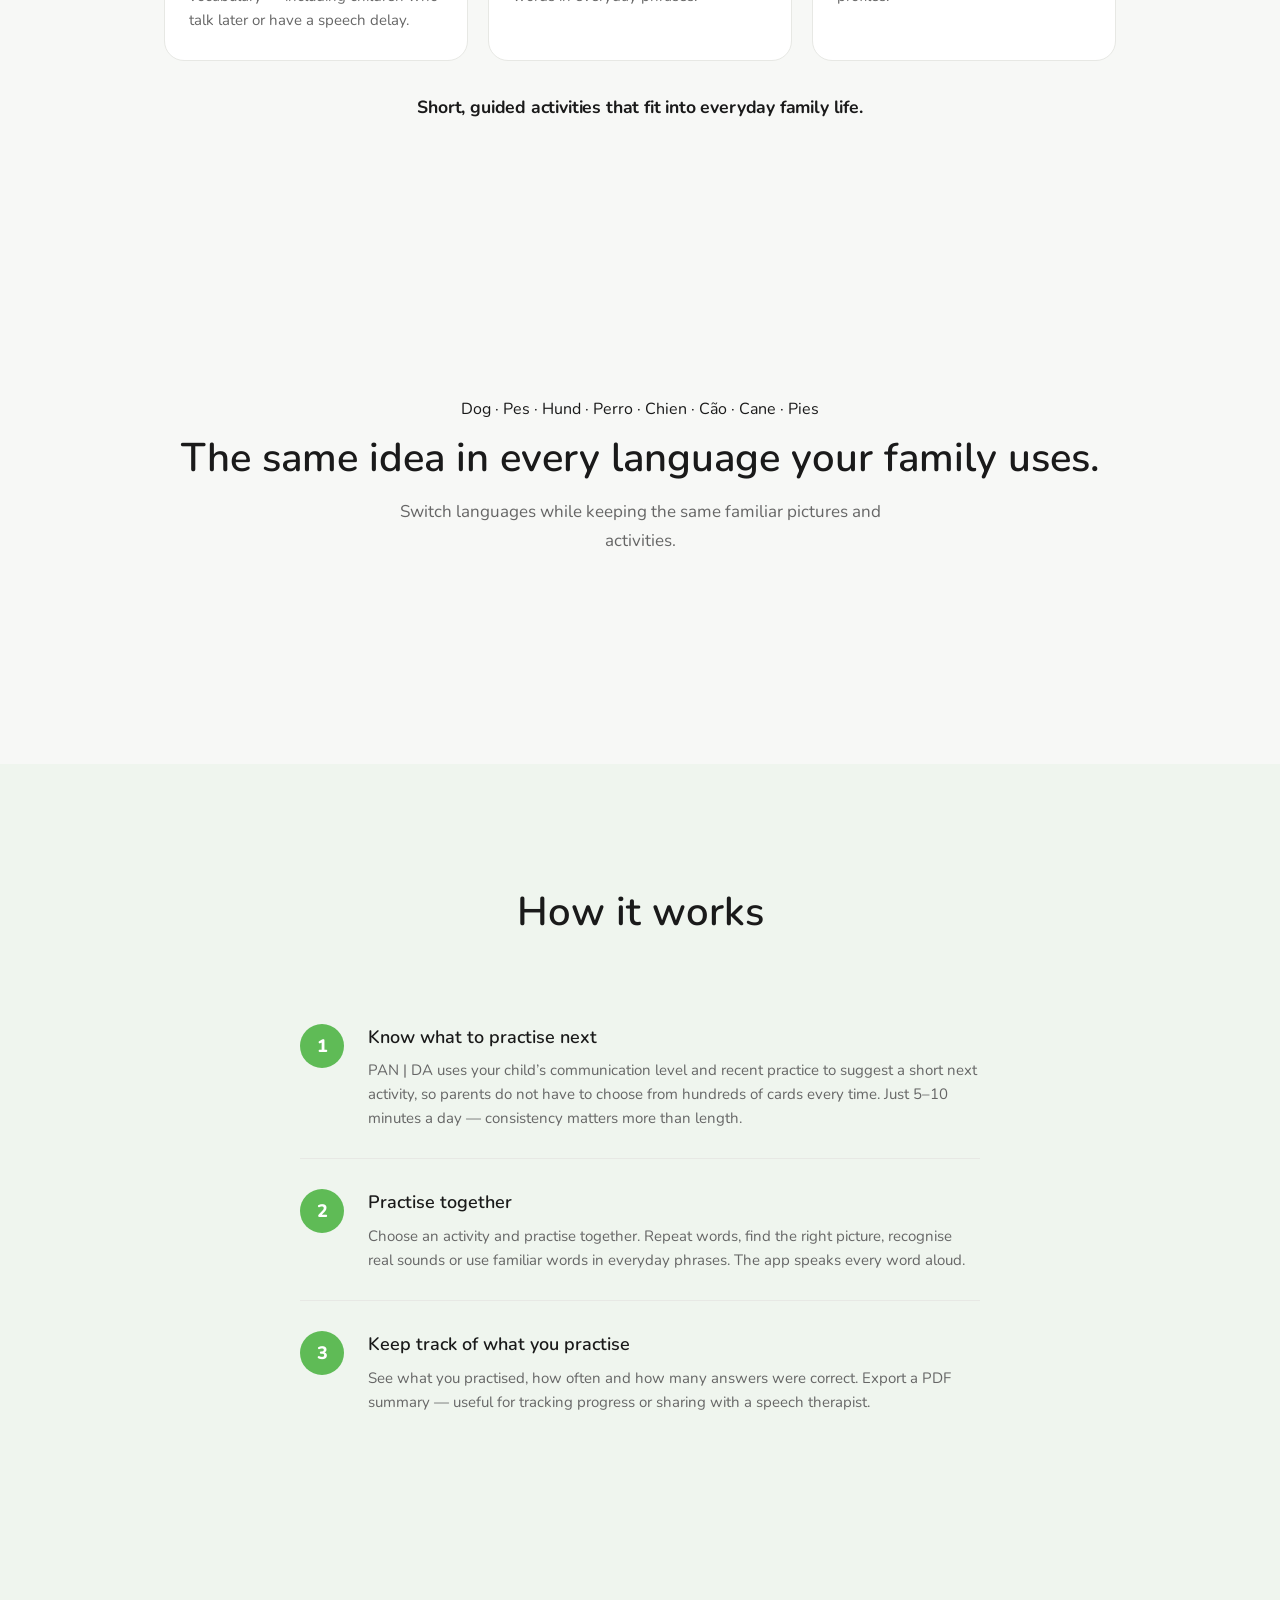
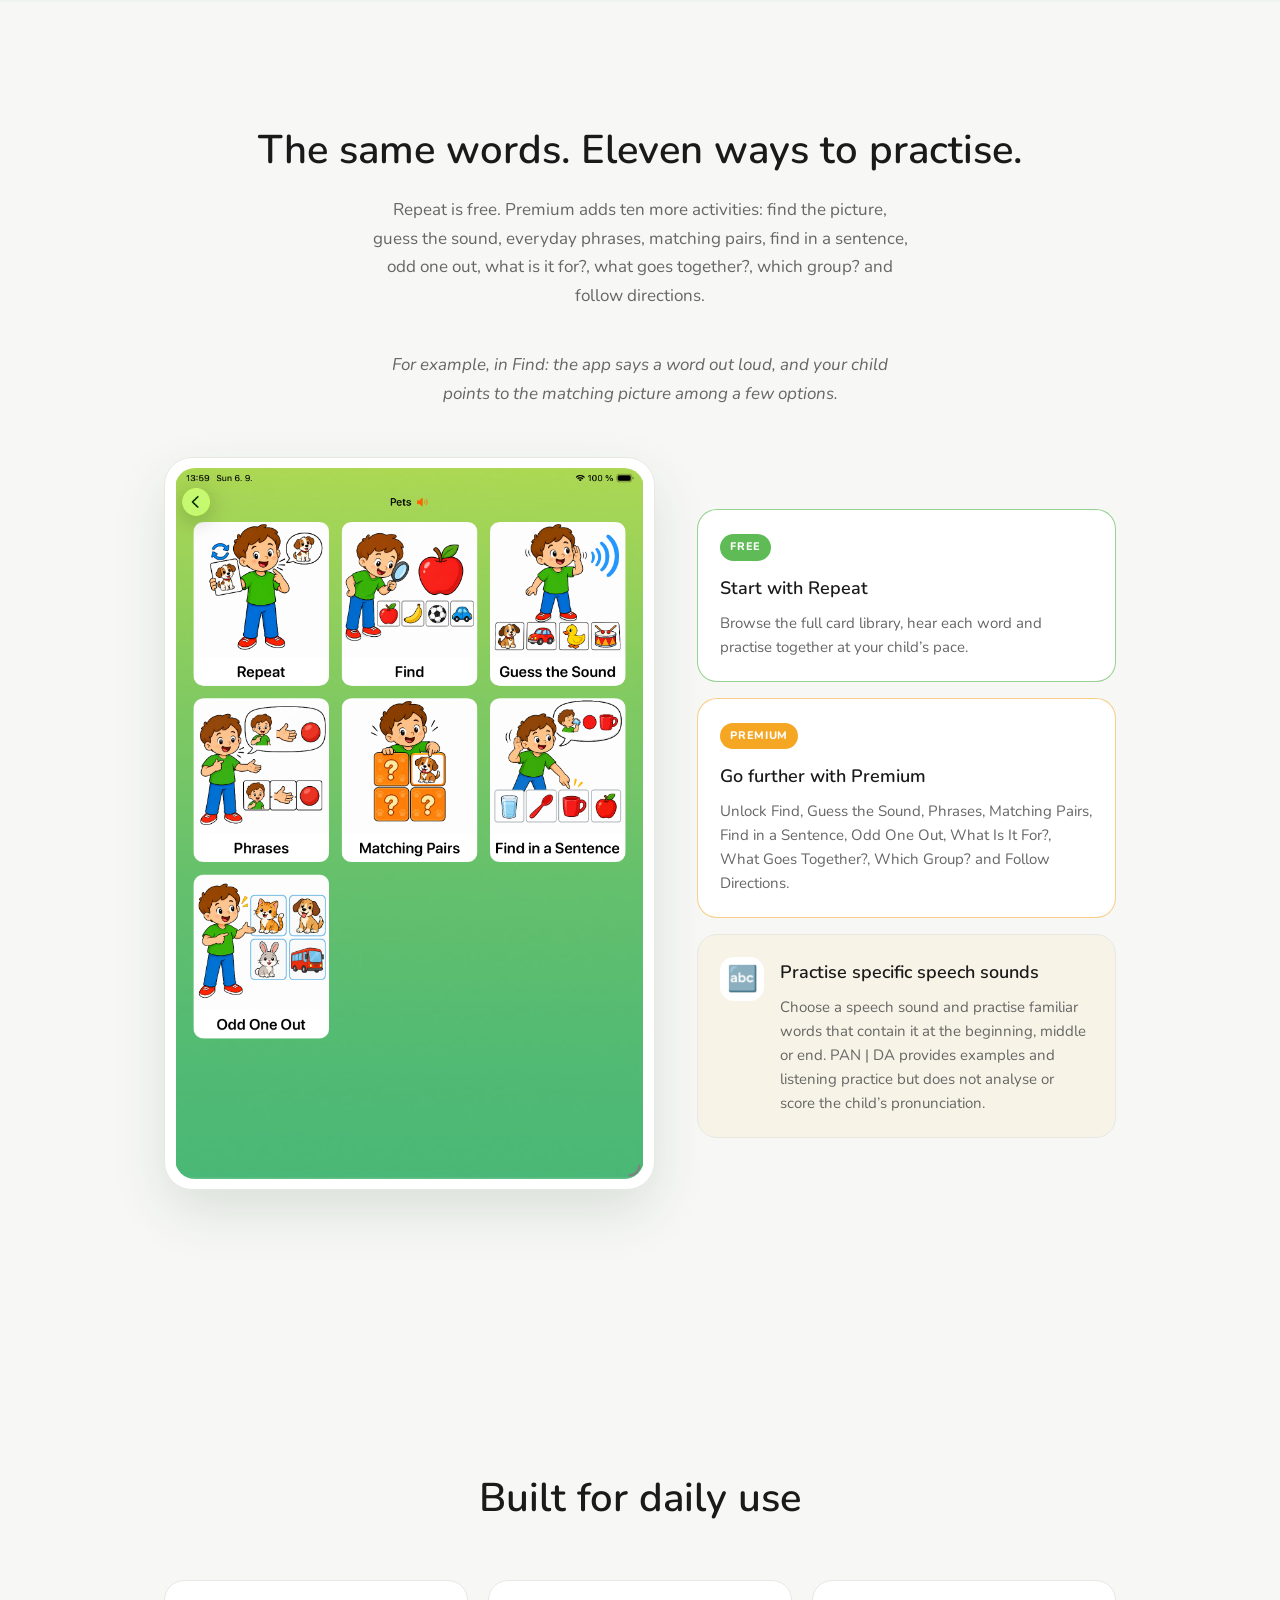
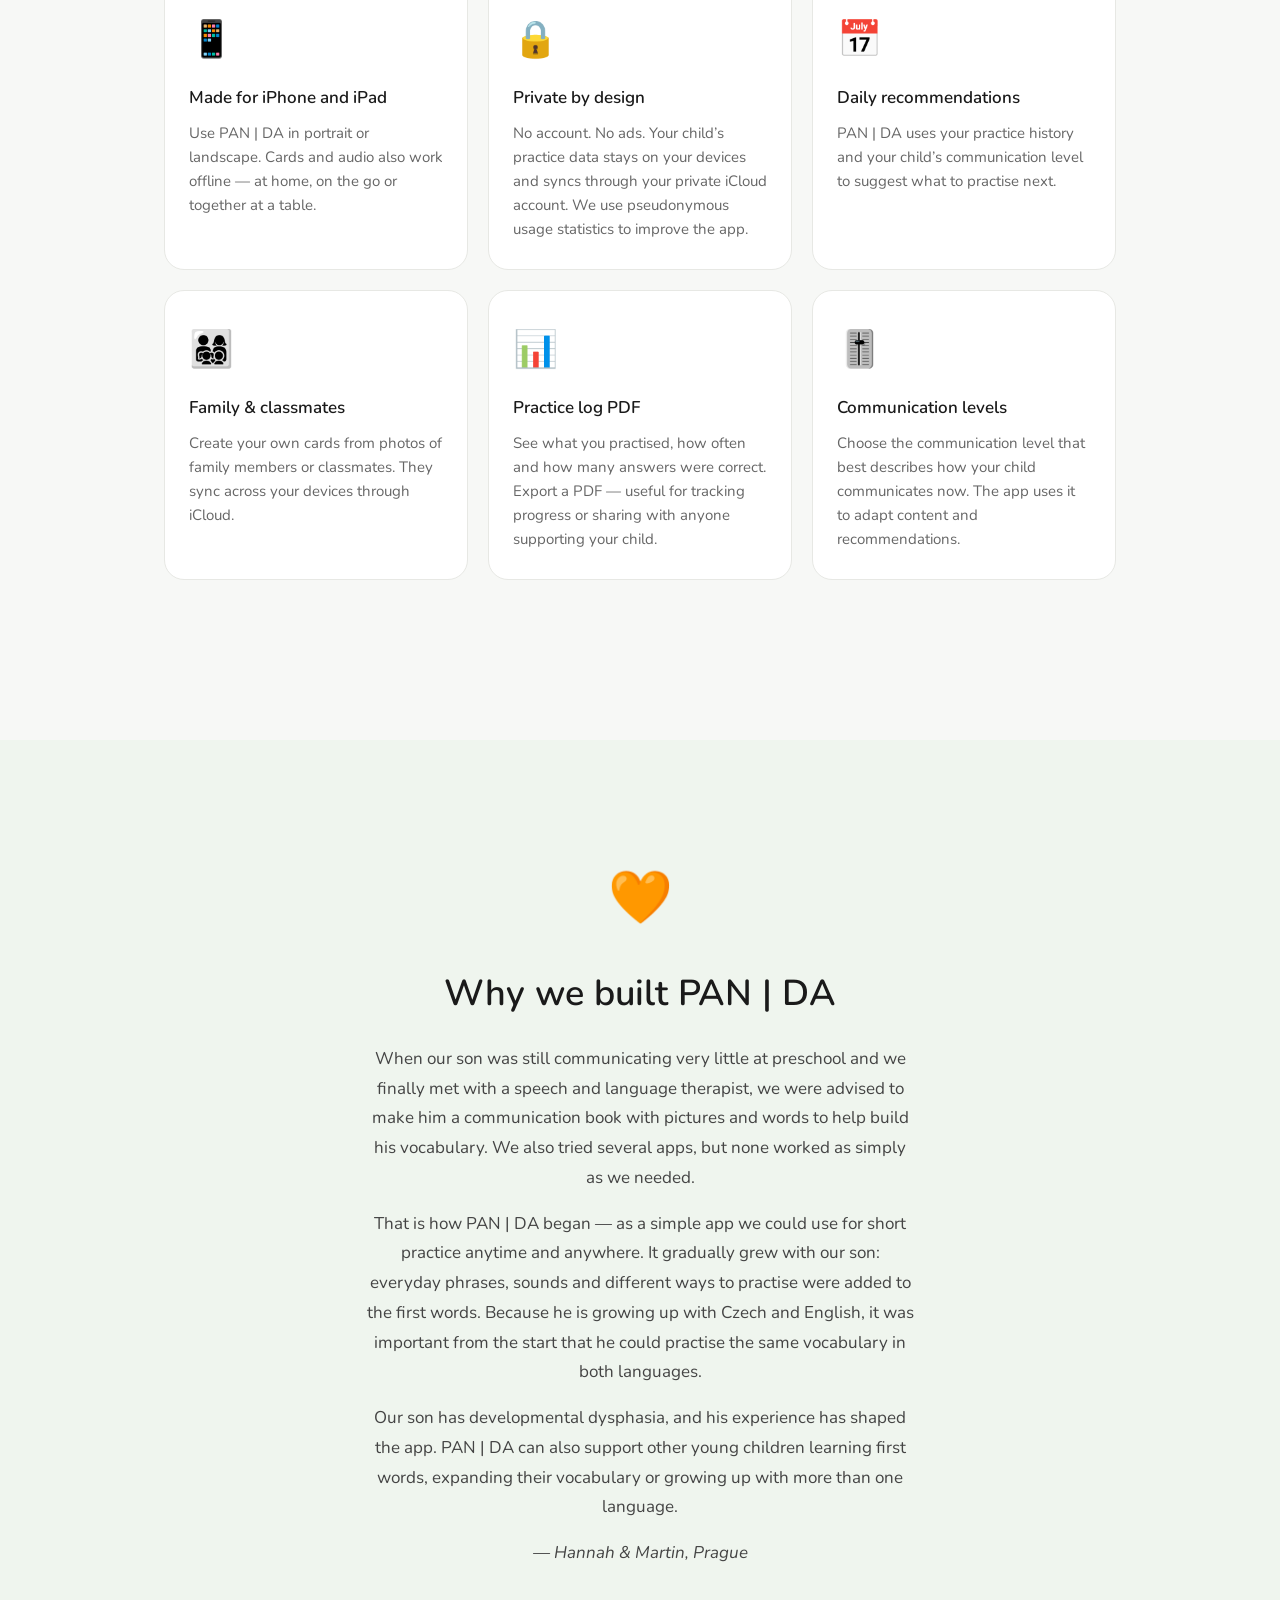
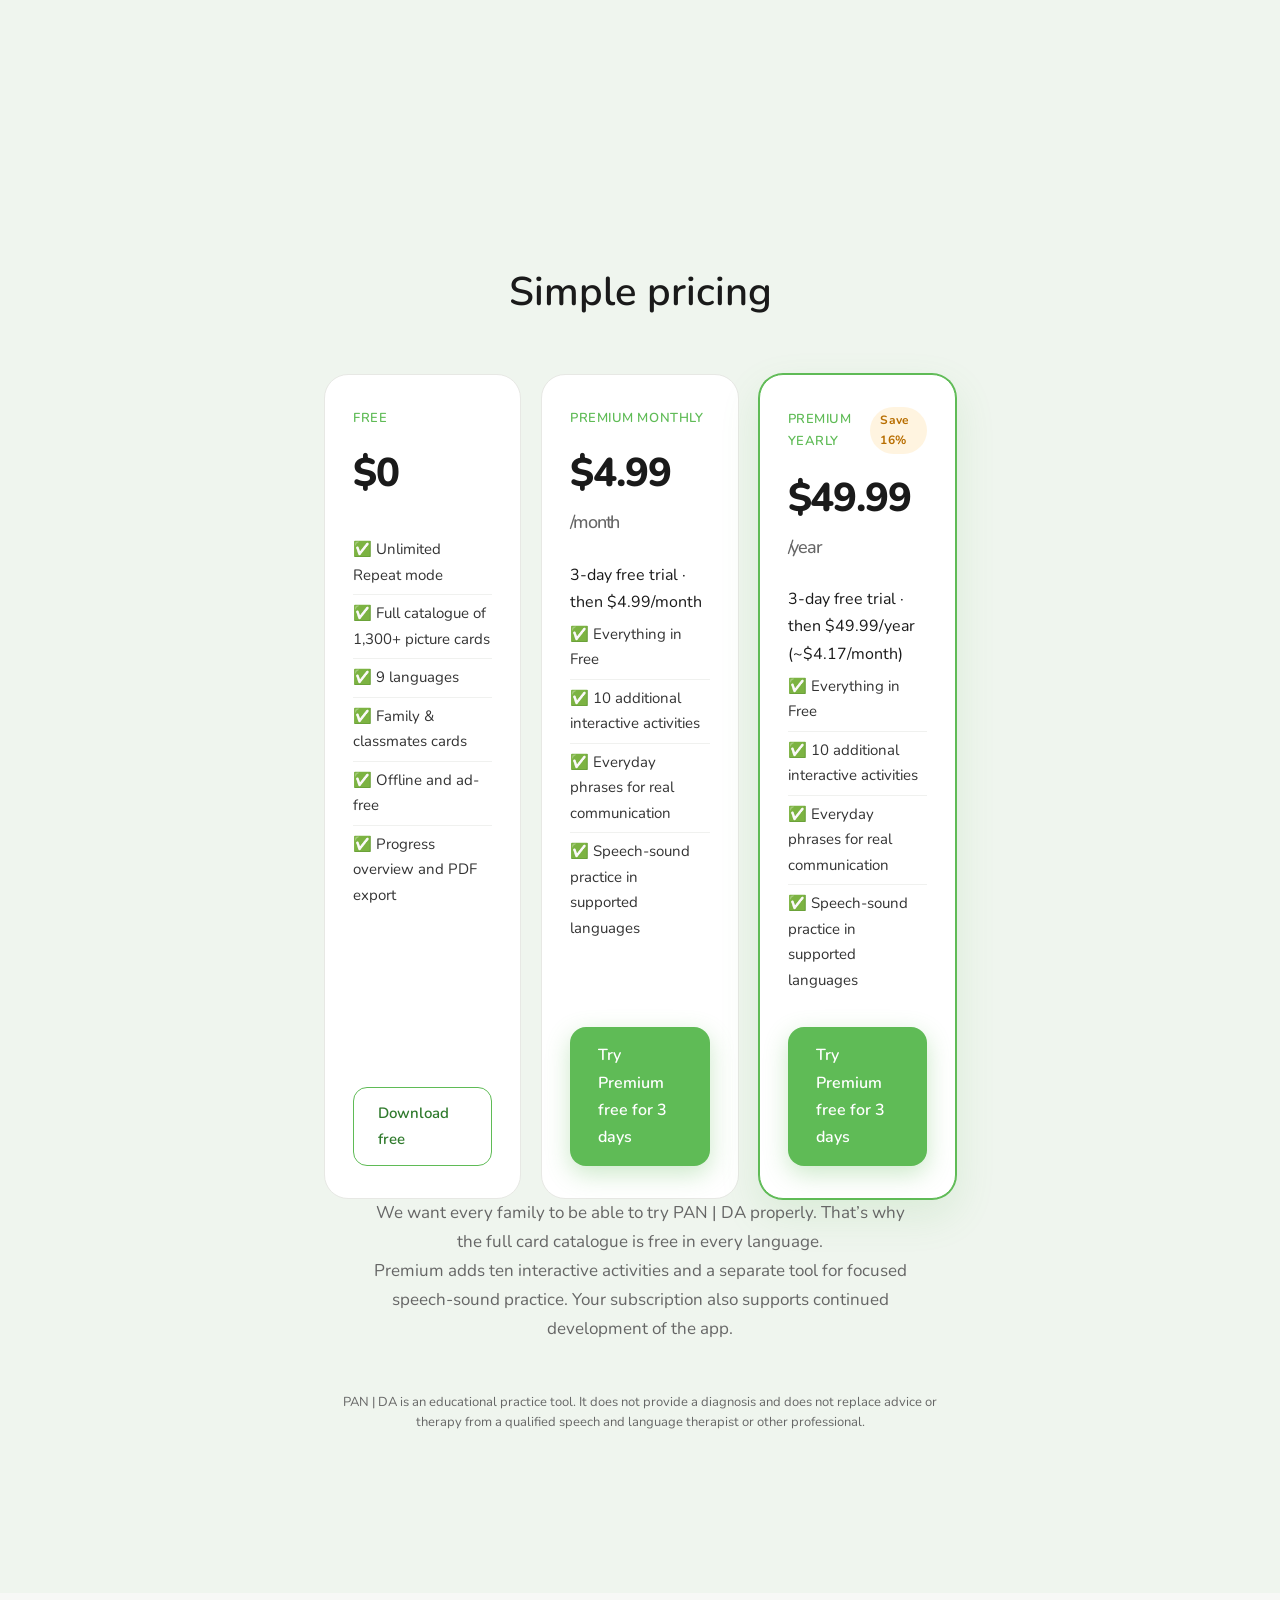
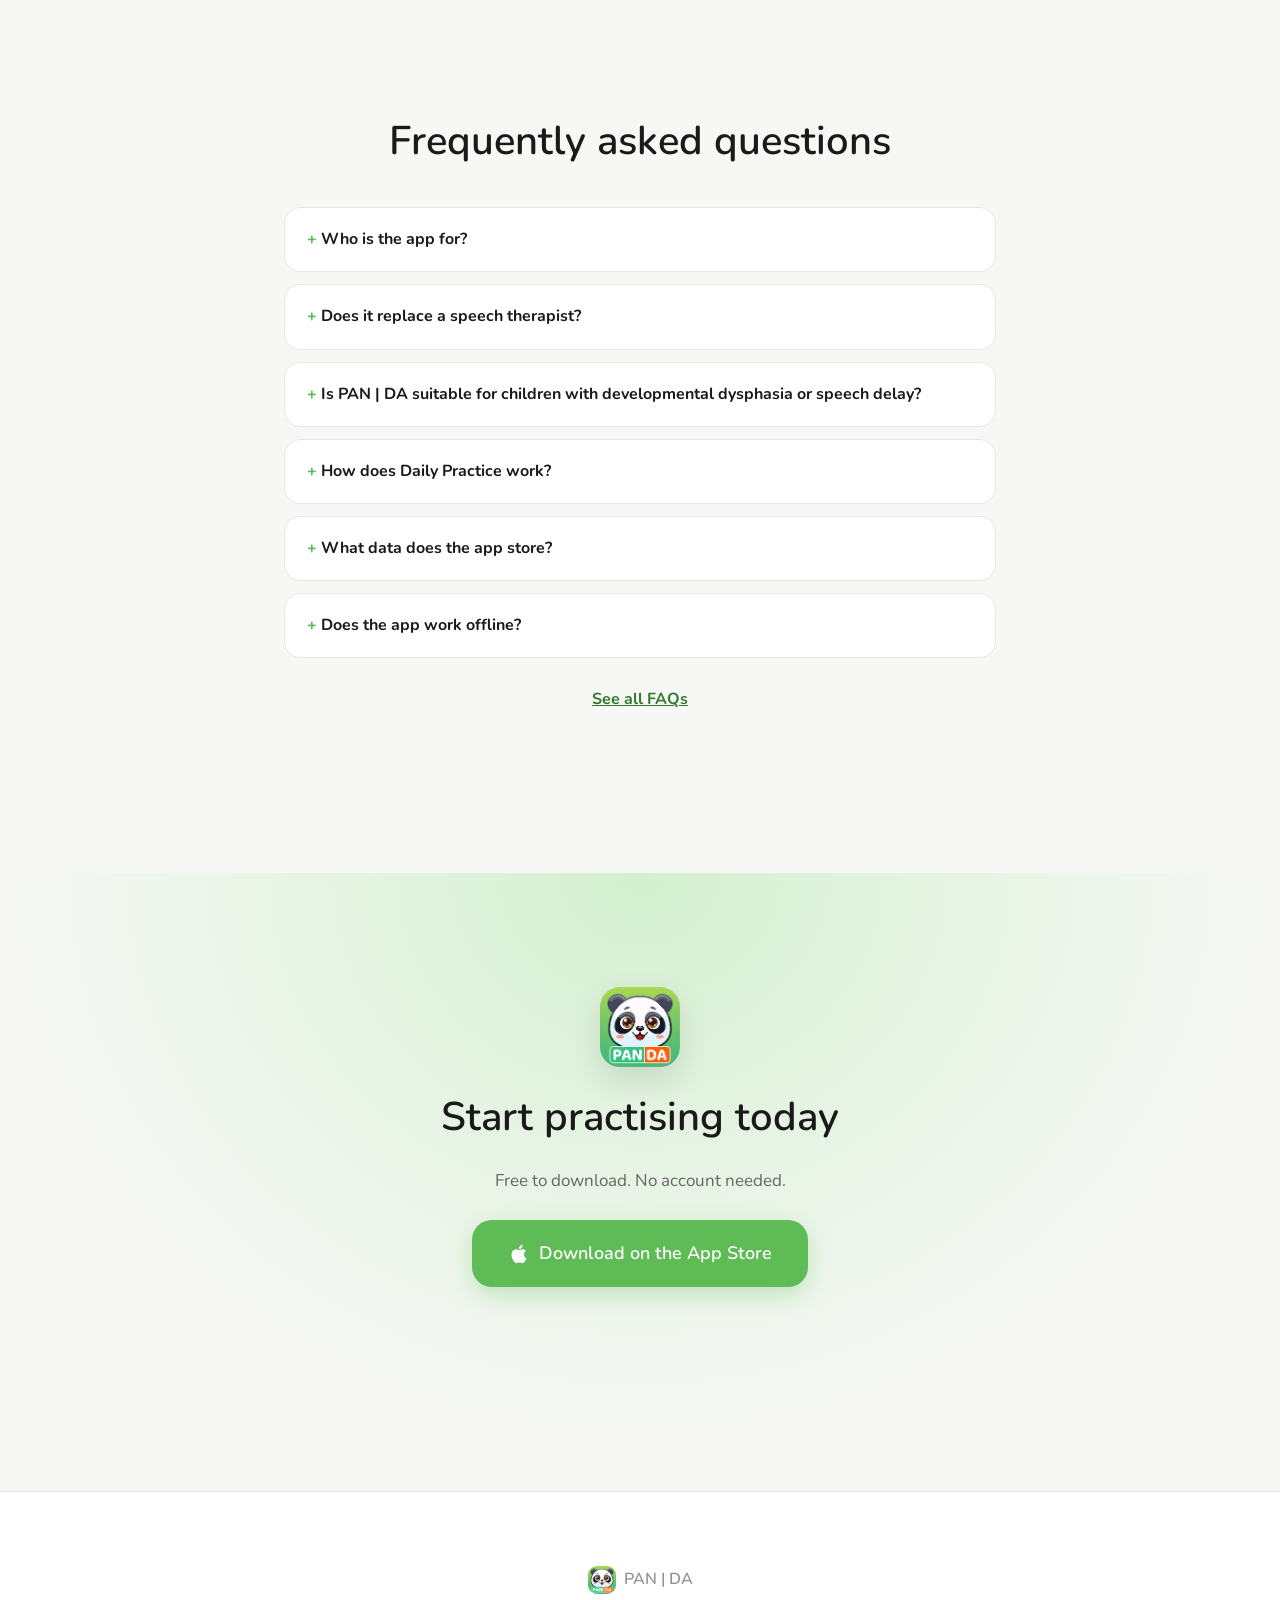
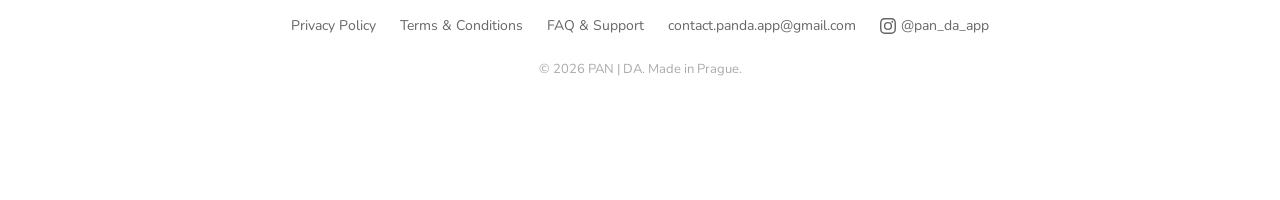
==== commit 12e02478: "Add files via upload" ====
--- a/index.html
+++ b/index.html
@@ -4,10 +4,35 @@
   <meta charset="UTF-8" />
   <meta name="viewport" content="width=device-width, initial-scale=1.0" />
   <title>PAN | DA — First words & vocabulary for young children</title>
-  <meta name="description" content="PAN | DA — parent-guided first words and vocabulary practice for young children. 1,000+ picture cards, 7 languages, no ads, no account and full offline access." />
+  <meta name="description" content="PAN | DA — parent-guided first words and vocabulary practice for young children. 1,300+ picture cards, 9 languages, no ads, no account and full offline access." />
+  <link rel="canonical" href="https://martinkaplan.github.io/pan-da-legal/" />
+  <meta property="og:type" content="website" />
+  <meta property="og:site_name" content="PAN | DA" />
+  <meta property="og:title" content="PAN | DA — First words & vocabulary for young children" />
+  <meta property="og:description" content="PAN | DA — parent-guided first words and vocabulary practice for young children. 1,300+ picture cards, 9 languages, no ads, no account and full offline access." />
+  <meta property="og:url" content="https://martinkaplan.github.io/pan-da-legal/" />
+  <meta property="og:image" content="https://martinkaplan.github.io/pan-da-legal/pan_da.png" />
+  <meta name="twitter:card" content="summary" />
+  <meta name="twitter:title" content="PAN | DA — First words & vocabulary for young children" />
+  <meta name="twitter:description" content="PAN | DA — parent-guided first words and vocabulary practice for young children. 1,300+ picture cards, 9 languages, no ads, no account and full offline access." />
+  <meta name="twitter:image" content="https://martinkaplan.github.io/pan-da-legal/pan_da.png" />
   <link rel="stylesheet" href="styles.css" />
   <link rel="stylesheet" href="landing.css" />
   <script data-goatcounter="https://martinkaplan.goatcounter.com/count" async src="//gc.zgo.at/count.js"></script>
+  <script type="application/ld+json">
+  {
+    "@context": "https://schema.org",
+    "@type": "FAQPage",
+    "mainEntity": [
+      {"@type": "Question", "name": "Who is the app for?", "acceptedAnswer": {"@type": "Answer", "text": "PAN | DA is for children learning to communicate — whether for first words, late talkers or extra speech support between therapy sessions (including children with speech delay or developmental dysphasia), or multilingual families. There is no strict age limit; the communication level setting matters more than age."}},
+      {"@type": "Question", "name": "Does it replace a speech therapist?", "acceptedAnswer": {"@type": "Answer", "text": "No. PAN | DA is a home practice tool, not a diagnostic or therapeutic instrument. It works best alongside speech therapy — we recommend consulting your therapist on goals and progress."}},
+      {"@type": "Question", "name": "Is PAN | DA suitable for children with developmental dysphasia or speech delay?", "acceptedAnswer": {"@type": "Answer", "text": "Yes. The app focuses on vocabulary, sentence building and comprehension — areas children with speech delay or developmental dysphasia often need to practise. For specific goals and guidance, we recommend consulting a speech and language therapist; PAN | DA complements that care, it doesn't replace it."}},
+      {"@type": "Question", "name": "How does Daily Practice work?", "acceptedAnswer": {"@type": "Answer", "text": "Every day PAN | DA picks a small set of words to practise. It remembers what your child has already seen and gradually brings words back for review. This helps you choose what to focus on during a short practice session."}},
+      {"@type": "Question", "name": "What data does the app store?", "acceptedAnswer": {"@type": "Answer", "text": "Child settings, practice history and custom cards are stored on your device or synced through private iCloud storage. Photos and the child's name are not included in usage statistics."}},
+      {"@type": "Question", "name": "Does the app work offline?", "acceptedAnswer": {"@type": "Answer", "text": "Yes. You can use the cards, sounds and spoken words without an internet connection."}}
+    ]
+  }
+  </script>
 </head>
 <body class="landing">
 
@@ -26,7 +51,7 @@
     <div class="language-switch" id="lang-switch"></div>
     <a class="nav-cta" id="nav-download" href="https://apps.apple.com/app/apple-store/id6761809094?pt=128754668&ct=website&mt=8">Download</a>
   </div>
-</header>E
+</header>
 
 <!-- ── HERO ── -->
 <section class="hero">
@@ -34,13 +59,13 @@
     <div class="hero-text">
       <div class="hero-badge" id="hero-badge">🐼 Learn words with PAN | DA</div>
       <h1 id="hero-h1">Build everyday vocabulary.<br>One small step at a time.</h1>
-      <p id="hero-sub">Short, parent-guided activities for first words, understanding and everyday language. Practise the same vocabulary in seven languages, at your child's own pace.</p>
+      <p id="hero-sub">Short, parent-guided activities for first words, understanding and everyday language. Practise the same vocabulary in nine languages, at your child's own pace.</p>
       <a class="btn-primary" id="hero-cta" href="https://apps.apple.com/app/apple-store/id6761809094?pt=128754668&ct=website&mt=8">
         <svg width="20" height="20" viewBox="0 0 24 24" fill="currentColor"><path d="M18.71 19.5c-.83 1.24-1.71 2.45-3.05 2.47-1.34.03-1.77-.79-3.29-.79-1.53 0-2 .77-3.27.82-1.31.05-2.3-1.32-3.14-2.53C4.25 17 2.94 12.45 4.7 9.39c.87-1.52 2.43-2.48 4.12-2.51 1.28-.02 2.5.87 3.29.87.78 0 2.26-1.07 3.8-.91.65.03 2.47.26 3.64 1.98-.09.06-2.17 1.28-2.15 3.81.03 3.02 2.65 4.03 2.68 4.04-.03.07-.42 1.44-1.38 2.83M13 3.5c.73-.83 1.94-1.46 2.94-1.5.13 1.17-.34 2.35-1.04 3.19-.69.85-1.83 1.51-2.95 1.42-.15-1.15.41-2.35 1.05-3.11z"/></svg>
         <span id="hero-cta-text">Download on the App Store</span>
       </a>
       <p class="hero-free" id="hero-store-info">Free to download · iPhone &amp; iPad · Requires iOS/iPadOS 15.6+</p>
-      <p class="hero-free" id="hero-free">1,000+ beautifully illustrated cards · Repeat free, Premium unlocks 10 more activities + Speech Sounds</p>
+      <p class="hero-free" id="hero-free">1,300+ beautifully illustrated cards, used across many different activities</p>
       <p class="hero-free" id="hero-privacy">No ads. No account. No microphone. No pronunciation scoring.</p>
     </div>
     <div class="hero-visual">
@@ -66,6 +91,8 @@
   <button type="button" class="lang-strip-item" data-lang="it">🇮🇹 Italiano</button>
   <span class="lang-strip-dot" aria-hidden="true">·</span>
   <button type="button" class="lang-strip-item" data-lang="cs">🇨🇿 Čeština</button>
+  <span class="lang-strip-dot" aria-hidden="true">·</span>
+  <button type="button" class="lang-strip-item" data-lang="pl">🇵🇱 Polski</button>
 
 </div>
 
@@ -73,12 +100,12 @@
 <section class="section" id="sec-for-whom">
   <div class="container">
     <h2 class="section-title" id="for-whom-title">For children learning to communicate</h2>
-    <p class="section-sub" id="for-whom-sub">Practise at your child's pace, whether you are exploring first words, building vocabulary or using more than one language at home.</p>
+    <p class="section-sub" id="for-whom-sub">Designed roughly for ages 2–7, from first words to early school-age language practice. Practise at your child's own pace, in any of the languages your family uses.</p>
     <div class="cards-grid-3">
       <div class="feature-card">
         <div class="feature-icon">🌱</div>
         <h3 id="fw1-title">First words and vocabulary</h3>
-        <p id="fw1-body">Explore everyday words with clear pictures, spoken words and short, playful activities.</p>
+        <p id="fw1-body">Explore everyday words with clear pictures, spoken words and short, playful activities — including for children who talk later or have a speech delay.</p>
       </div>
       <div class="feature-card">
         <div class="feature-icon">🗣️</div>
@@ -88,7 +115,7 @@
       <div class="feature-card">
         <div class="feature-icon">🌍</div>
         <h3 id="fw3-title">Multilingual families</h3>
-        <p id="fw3-body">Practice the same picture cards in any of seven languages and switch whenever your family needs.</p>
+        <p id="fw3-body">Practise the same vocabulary and activities across the languages your family uses, without changing apps or profiles.</p>
       </div>
     </div>
     <p class="for-whom-cta" id="for-whom-cta">Short, guided activities that fit into everyday family life.</p>
@@ -98,7 +125,7 @@
 <!-- ── LANG BRIDGE ── -->
 <div class="section lang-bridge-section">
   <div class="container" style="text-align:center">
-    <p class="lang-bridge-words">Dog · Pes · Hund · Perro · Chien · Cão · Cane</p>
+    <p class="lang-bridge-words">Dog · Pes · Hund · Perro · Chien · Cão · Cane · Pies</p>
     <p class="section-title" id="lang-bridge-title" style="margin-bottom:0.4rem">The same idea in every language your family uses.</p>
     <p class="section-sub" id="lang-bridge-sub" style="margin-top:0">Switch languages while keeping the same familiar pictures and activities.</p>
   </div>
@@ -113,7 +140,7 @@
         <div class="step-num">1</div>
         <div class="step-body">
           <h3 id="step1-title">Daily Practice</h3>
-          <p id="step1-body">PAN | DA suggests what to practise next based on your child's communication level and previous sessions.</p>
+          <p id="step1-body">PAN | DA suggests what to practise next based on your child's communication level and previous sessions. Just 5–10 minutes a day — consistency matters more than length.</p>
         </div>
       </div>
       <div class="step">
@@ -138,7 +165,8 @@
 <section class="section" id="sec-modes">
   <div class="container">
     <h2 class="section-title" id="modes-title">The same words. Eleven ways to practise.</h2>
-    <p class="section-sub" id="modes-sub">Repeat is free. Premium adds ten more activities: finding pictures, recognising sounds, everyday phrases, matching pairs, find in a sentence, odd one out, what is it for?, what goes together?, what's missing? and follow directions.</p>
+    <p class="section-sub" id="modes-sub">Repeat is free. Premium adds ten more activities: finding pictures, recognising sounds, everyday phrases, matching pairs, find in a sentence, odd one out, what is it for?, what goes together?, which group? and follow directions.</p>
+    <p class="section-sub modes-example" id="modes-example">For example, in Find: the app says a word out loud, and your child points to the matching picture among a few options.</p>
 
     <div class="modes-showcase-grid">
       <div class="modes-image-card">
@@ -155,7 +183,7 @@
         <div class="tier-summary tier-summary-premium">
           <div class="tier-pill tier-pill-premium" id="mode-premium-label">PREMIUM</div>
           <h3 id="modes-premium-title">Go further with Premium</h3>
-          <p id="modes-premium-body">Unlock Find, Guess the Sound, Phrases, Matching Pairs, Find in a Sentence, Odd One Out, What Is It For?, What Goes Together?, What's Missing? and Follow Directions.</p>
+          <p id="modes-premium-body">Unlock Find, Guess the Sound, Phrases, Matching Pairs, Find in a Sentence, Odd One Out, What Is It For?, What Goes Together?, Which Group? and Follow Directions.</p>
         </div>
 
         <div class="speech-callout">
@@ -231,16 +259,16 @@
         <div class="pricing-price" id="price-free-amount">$0</div>
         <ul class="pricing-list">
           <li id="pf1">✅ Unlimited Repeat mode</li>
-          <li id="pf2">✅ Full catalogue of 1,000+ picture cards</li>
-          <li id="pf3">✅ 7 languages</li>
+          <li id="pf2">✅ Full catalogue of 1,300+ picture cards</li>
+          <li id="pf3">✅ 9 languages</li>
           <li id="pf4">✅ Family & classmates cards</li>
           <li id="pf5">✅ Offline and ad-free</li>
           <li id="pf6">✅ Progress overview and PDF export</li>
         </ul>
         <a class="btn-secondary" id="price-free-cta" href="https://apps.apple.com/app/apple-store/id6761809094?pt=128754668&ct=website&mt=8">Download free</a>
       </div>
-      <div class="pricing-card pricing-card-featured">
-        <div class="pricing-label" id="price-premium-label">Premium</div>
+      <div class="pricing-card">
+        <div class="pricing-label" id="price-premium-label">Premium Monthly</div>
         <div class="pricing-price">
           <span id="price-amount">$4.99</span><span id="per-month">/month</span>
         </div>
@@ -253,11 +281,60 @@
         </ul>
         <a class="btn-primary" id="price-premium-cta" href="https://apps.apple.com/app/apple-store/id6761809094?pt=128754668&ct=website&mt=8">Try Premium free for 3 days</a>
       </div>
+      <div class="pricing-card pricing-card-featured">
+        <div class="pricing-label-row"><div class="pricing-label" id="price-year-label">Premium Yearly</div><span class="pricing-badge" id="price-year-badge">Save 16%</span></div>
+        <div class="pricing-price">
+          <span id="price-year-amount">$49.99</span><span id="per-year">/year</span>
+        </div>
+        <p class="pricing-trial" id="price-year-trial">3-day free trial · then $49.99/year (~$4.17/month)</p>
+        <ul class="pricing-list">
+          <li id="py1">✅ Everything in Free</li>
+          <li id="py2">✅ 10 additional interactive activities</li>
+          <li id="py3">✅ Everyday phrases for real communication</li>
+          <li id="py5">✅ Speech-sound practice in supported languages</li>
+        </ul>
+        <a class="btn-primary" id="price-year-cta" href="https://apps.apple.com/app/apple-store/id6761809094?pt=128754668&ct=website&mt=8">Try Premium free for 3 days</a>
+      </div>
     </div>
     <div class="section-sub pricing-explanation">
       <p id="pricing-note1">We want every family to be able to try PAN | DA properly. That’s why the full card catalogue is free in every language.</p>
-      <p id="pricing-note2">Premium adds eight interactive activities and a separate tool for focused speech-sound practice. Your subscription also supports continued development of the app.</p>
+      <p id="pricing-note2">Premium adds ten interactive activities and a separate tool for focused speech-sound practice. Your subscription also supports continued development of the app.</p>
     </div>
+    <p class="pricing-disclaimer" id="pricing-disclaimer">PAN | DA is an educational practice tool. It does not provide a diagnosis and does not replace advice or therapy from a qualified speech and language therapist or other professional.</p>
+  </div>
+</section>
+
+<!-- ── FAQ TEASER ── -->
+<section class="section" id="sec-faq">
+  <div class="container faq-container">
+    <h2 class="section-title" id="faq-title">Frequently asked questions</h2>
+    <div class="faq-accordion">
+      <details class="faq-item">
+        <summary id="faqt1-q">Who is the app for?</summary>
+        <p id="faqt1-a">PAN | DA is for children learning to communicate — whether for first words, late talkers or extra speech support between therapy sessions (including children with speech delay or developmental dysphasia), or multilingual families. There is no strict age limit; the communication level setting matters more than age.</p>
+      </details>
+      <details class="faq-item">
+        <summary id="faqt2-q">Does it replace a speech therapist?</summary>
+        <p id="faqt2-a">No. PAN | DA is a home practice tool, not a diagnostic or therapeutic instrument. It works best alongside speech therapy — we recommend consulting your therapist on goals and progress.</p>
+      </details>
+      <details class="faq-item">
+        <summary id="faqt3-q">Is PAN | DA suitable for children with developmental dysphasia or speech delay?</summary>
+        <p id="faqt3-a">Yes. The app focuses on vocabulary, sentence building and comprehension — areas children with speech delay or developmental dysphasia often need to practise. For specific goals and guidance, we recommend consulting a speech and language therapist; PAN | DA complements that care, it doesn't replace it.</p>
+      </details>
+      <details class="faq-item">
+        <summary id="faqt4-q">How does Daily Practice work?</summary>
+        <p id="faqt4-a">Every day PAN | DA picks a small set of words to practise. It remembers what your child has already seen and gradually brings words back for review. This helps you choose what to focus on during a short practice session.</p>
+      </details>
+      <details class="faq-item">
+        <summary id="faqt5-q">What data does the app store?</summary>
+        <p id="faqt5-a">Child settings, practice history and custom cards are stored on your device or synced through private iCloud storage. The current version also sends pseudonymous information about taps and app usage to PAN | DA's own server to improve the app. Photos and the child's name are not included in these statistics. See the Privacy Policy for details.</p>
+      </details>
+      <details class="faq-item">
+        <summary id="faqt6-q">Does the app work offline?</summary>
+        <p id="faqt6-a">Yes. You can use the cards, sounds and spoken words without an internet connection. A connection is used for iCloud sync, purchases and sending pseudonymous usage statistics.</p>
+      </details>
+    </div>
+    <p class="faq-more"><a id="faq-more-link" href="page.html?p=faq">See all FAQs</a></p>
   </div>
 </section>
 
@@ -316,12 +393,26 @@
     "feat6-title": "Komunikační úrovně",
     "footer-copy": "© 2026 PAN | DA. Vytvořeno v Praze.",
     "footer-faq": "Časté otázky",
+    "faq-title": "Časté otázky",
+    "faq-more-link": "Zobrazit všechny otázky",
+    "faqt1-q": "Pro koho je aplikace určena?",
+    "faqt1-a": "Pro děti, které se učí komunikovat — ať jde o první slůvka, pozdě mluvící děti nebo větší podporu řeči mezi logopedickými sezeními (včetně dětí s opožděným vývojem řeči nebo vývojovou dysfázií), nebo dvojjazyčnost v rodině. Věkové rozmezí není striktně dané; záleží na komunikační úrovni dítěte.",
+    "faqt2-q": "Nahrazuje logopeda?",
+    "faqt2-a": "Ne. PAN | DA je pomůcka pro domácí procvičování, ne diagnostický ani terapeutický nástroj. Ideálně doplňuje logopedickou péči — s logopedem doporučujeme konzultovat výběr cílů i postup.",
+    "faqt3-q": "Je PAN | DA vhodná i pro děti s vývojovou dysfázií nebo opožděným vývojem řeči?",
+    "faqt3-a": "Ano. Aplikace se zaměřuje na slovní zásobu, tvoření vět a porozumění, které mohou potřebovat procvičovat i děti s opožděným vývojem řeči nebo vývojovou dysfázií. Pro určení konkrétních cílů a postupu doporučujeme konzultaci s klinickým logopedem — PAN | DA jeho péči doplňuje, nenahrazuje ji.",
+    "faqt4-q": "Jak funguje Denní procvičování?",
+    "faqt4-a": "PAN | DA každý den vybere malou sadu slov k procvičení. Pamatuje si, co dítě vidělo, a průběžně nabízí známá slova k zopakování. Aplikace vám tak pomůže vybrat, čemu se při krátkém procvičování věnovat.",
+    "faqt5-q": "Jaká data aplikace ukládá?",
+    "faqt5-a": "Nastavení dítěte, přehled procvičování a vlastní kartičky se ukládají v zařízení nebo synchronizují přes soukromý iCloud. Aktuální verze také odesílá pseudonymizované údaje o kliknutí a používání aplikace na vlastní server PAN | DA pro zlepšování aplikace. Fotografie ani jméno dítěte nejsou součástí těchto statistik. Podrobnosti najdete v zásadách ochrany soukromí.",
+    "faqt6-q": "Funguje aplikace bez internetu?",
+    "faqt6-a": "Ano. Kartičky, zvuky a hlasové přehrávání můžete používat bez internetu. Připojení slouží také k synchronizaci přes iCloud, nákupům a odesílání pseudonymizovaných statistik používání.",
     "footer-privacy": "Zásady ochrany soukromí",
     "footer-terms": "Obchodní podmínky",
     "for-whom-cta": "Krátké vedené aktivity, které zapadnou do běžného rodinného dne.",
     "for-whom-sub": "Určeno přibližně pro věk 2–7 let, od prvních slov po jazykové procvičování pro mladší školní věk. Procvičujte vlastním tempem dítěte, v libovolném jazyce vaší rodiny.",
     "for-whom-title": "Pro děti, které se učí komunikovat",
-    "fw1-body": "Srozumitelné obrázky, mluvená slova a jednoduché aktivity pro děti, které začínají budovat slovní zásobu z každodenního života.",
+    "fw1-body": "Srozumitelné obrázky, mluvená slova a jednoduché aktivity pro děti, které začínají budovat slovní zásobu z každodenního života — i pro pozdě mluvící děti nebo děti s opožděným vývojem řeči.",
     "fw1-title": "První slova a slovní zásoba",
     "fw2-body": "Procvičujte naslouchání, výběr, třídění, porozumění tomu, k čemu věci slouží, a používání známých slov v každodenních frázích.",
     "fw2-title": "Porozumění a komunikace",
@@ -329,12 +420,12 @@
     "fw3-title": "Vícejazyčné rodiny",
     "hero-badge": "🐼 Učte se slova s PAN | DA",
     "hero-cta-text": "Stáhnout v App Storu",
-    "hero-free": "1000+ krásně ilustrovaných kartiček · Opakuj zdarma, Premium přidává 10 dalších aktivit + procvičování hlásek",
+    "hero-free": "1300+ krásně ilustrovaných kartiček, které se používají napříč mnoha aktivitami",
     "hero-h1": "Rozšiřujte slovní zásobu.<br>Krok za krokem.",
     "hero-image-alt": "Domovská obrazovka PAN | DA na iPadu",
     "hero-privacy": "Bez reklam. Bez registrace. Bez mikrofonu. Bez hodnocení výslovnosti.",
     "hero-store-info": "Ke stažení zdarma · iPhone a iPad · Vyžaduje iOS/iPadOS 15.6+",
-    "hero-sub": "Krátké vedené aktivity pro první slova, porozumění a každodenní řeč. Procvičujte stejnou slovní zásobu v sedmi jazycích, vlastním tempem dítěte.",
+    "hero-sub": "Krátké vedené aktivity pro první slova, porozumění a každodenní řeč. Procvičujte stejnou slovní zásobu v devíti jazycích, vlastním tempem dítěte.",
     "how-title": "Jak to funguje",
     "lang-bridge-sub": "Přepínejte jazyky a pracujte se stejnými obrázky a aktivitami.",
     "lang-bridge-title": "Stejný obsah ve všech jazycích vaší rodiny.",
@@ -343,9 +434,10 @@
     "modes-free-body": "Procházejte celý katalog kartiček, poslouchejte slova a procvičujte společně tempem dítěte.",
     "modes-free-title": "Začněte s režimem Opakuj",
     "modes-image-alt": "Výběr aktivit PAN | DA na iPadu",
-    "modes-premium-body": "Odemkněte Najdi, Poznej zvuk, Fráze, Pexeso, Najdi podle věty, Co sem nepatří?, K čemu to je?, Co k sobě patří?, Co chybí? a Splň pokyn.",
+    "modes-premium-body": "Odemkněte Najdi, Poznej zvuk, Fráze, Pexeso, Najdi podle věty, Co sem nepatří?, K čemu to je?, Co k sobě patří?, Do které skupiny patří? a Splň pokyn.",
     "modes-premium-title": "S Premium pokračujte dál",
-    "modes-sub": "Režim Opakuj je zdarma. Premium přidává dalších deset aktivit: najdi obrázek, poznej zvuk, fráze, pexeso, najdi podle věty, co sem nepatří, k čemu to je?, co k sobě patří?, co chybí? a splň pokyn.",
+    "modes-sub": "Režim Opakuj je zdarma. Premium přidává dalších deset aktivit: najdi obrázek, poznej zvuk, fráze, pexeso, najdi podle věty, co sem nepatří, k čemu to je?, co k sobě patří?, do které skupiny patří? a splň pokyn.",
+    "modes-example": "Například v aktivitě Najdi: aplikace nahlas řekne slovo a dítě ukáže na odpovídající obrázek z několika možností.",
     "modes-title": "Jedna slovní zásoba. Jedenáct způsobů procvičování.",
     "nav-activities": "Aktivity",
     "nav-download": "Stáhnout",
@@ -353,8 +445,8 @@
     "nav-pricing": "Ceny",
     "per-month": "/měsíc",
     "pf1": "✅ Opakuj bez omezení",
-    "pf2": "✅ Celý katalog s více než 1 000 obrázkovými kartami",
-    "pf3": "✅ 7 jazyků",
+    "pf2": "✅ Celý katalog s více než 1 300 obrázkovými kartami",
+    "pf3": "✅ 9 jazyků",
     "pf4": "✅ Vlastní karty rodiny a spolužáků",
     "pf5": "✅ Offline a bez reklam",
     "pf6": "✅ Přehled pokroku a export do PDF",
@@ -362,19 +454,30 @@
     "pp2": "✅ 10 dalších interaktivních aktivit",
     "pp3": "✅ Každodenní fráze pro praktickou komunikaci",
     "pp5": "✅ Procvičování hlásek v podporovaných jazycích",
+    "py1": "✅ Vše ze základní verze",
+    "py2": "✅ 10 dalších interaktivních aktivit",
+    "py3": "✅ Každodenní fráze pro praktickou komunikaci",
+    "py5": "✅ Procvičování hlásek v podporovaných jazycích",
+    "price-year-label": "Premium ročně",
+    "price-year-badge": "Ušetříte 16 %",
+    "price-year-amount": "999 Kč",
+    "per-year": "/rok",
+    "price-year-trial": "3 dny zdarma · poté 999 Kč/rok (~83 Kč/měsíc)",
+    "price-year-cta": "Vyzkoušet Premium 3 dny zdarma",
+    "pricing-disclaimer": "PAN | DA je vzdělávací pomůcka. Nestanovuje diagnózu a nenahrazuje doporučení ani péči kvalifikovaného odborníka.",
     "price-amount": "99 Kč",
     "price-free-amount": "0 Kč",
     "price-free-cta": "Stáhnout zdarma",
     "price-free-label": "Zdarma",
     "price-premium-cta": "Vyzkoušet Premium 3 dny zdarma",
-    "price-premium-label": "Premium",
+    "price-premium-label": "Premium měsíčně",
     "price-trial": "3 dny zdarma · poté 99 Kč/měsíc",
     "pricing-note1": "Chceme, aby si každá rodina mohla PAN | DA smysluplně vyzkoušet. Proto je celý katalog kartiček dostupný zdarma, a to ve všech jazycích.",
-    "pricing-note2": "Premium přidává osm interaktivních aktivit a samostatný nástroj pro cílené procvičování hlásek. Předplatným zároveň podporujete další vývoj aplikace.",
+    "pricing-note2": "Premium přidává deset interaktivních aktivit a samostatný nástroj pro cílené procvičování hlásek. Předplatným zároveň podporujete další vývoj aplikace.",
     "pricing-title": "Jednoduché ceny",
     "speech-body": "Vyberte hlásku a procvičujte známá slova, která ji obsahují na začátku, uprostřed nebo na konci. PAN | DA poskytuje příklady a sluchový nácvik, ale neanalyzuje ani nehodnotí výslovnost dítěte.",
     "speech-title": "Cílené procvičování hlásek",
-    "step1-body": "PAN | DA využívá komunikační úroveň dítěte a nedávné procvičování k tomu, aby navrhla krátkou další aktivitu — rodiče tak nemusí pokaždé vybírat ze stovek karet.",
+    "step1-body": "PAN | DA využívá komunikační úroveň dítěte a nedávné procvičování k tomu, aby navrhla krátkou další aktivitu — rodiče tak nemusí pokaždé vybírat ze stovek karet. Stačí 5–10 minut denně — pravidelnost je důležitější než délka.",
     "step1-title": "Vědět, co procvičovat dál",
     "step2-body": "Vyberte způsob procvičování a projděte kartičky společně. Aplikace slova přehrává nahlas.",
     "step2-title": "Procvičujte společně",
@@ -404,12 +507,26 @@
     "feat6-title": "Kommunikationsstufen",
     "footer-copy": "© 2026 PAN | DA. Entwickelt in Prag.",
     "footer-faq": "FAQ",
+    "faq-title": "Häufig gestellte Fragen",
+    "faq-more-link": "Alle Fragen ansehen",
+    "faqt1-q": "Für wen ist die App gedacht?",
+    "faqt1-a": "PAN | DA richtet sich an Kinder, die lernen zu kommunizieren — für erste Wörter, spät sprechende Kinder oder zusätzliche Sprachunterstützung zwischen Therapiestunden (auch bei Sprachentwicklungsverzögerung oder Sprachentwicklungsstörung) oder für mehrsprachige Familien. Es gibt keine strenge Altersgrenze; die Kommunikationsstufe zählt mehr als das Alter.",
+    "faqt2-q": "Ersetzt es einen Logopäden?",
+    "faqt2-a": "Nein. PAN | DA ist ein Hilfsmittel für das häusliche Üben, kein diagnostisches oder therapeutisches Instrument. Idealerweise ergänzt es die logopädische Begleitung.",
+    "faqt3-q": "Ist PAN | DA auch für Kinder mit Sprachentwicklungsstörung oder Sprachentwicklungsverzögerung geeignet?",
+    "faqt3-a": "Ja. Die App konzentriert sich auf Wortschatz, Satzbildung und Sprachverständnis — Bereiche, die Kinder mit Sprachentwicklungsverzögerung oder -störung oft zusätzlich üben müssen. Für konkrete Ziele und Vorgehen empfehlen wir die Beratung durch eine Logopädin oder einen Logopäden; PAN | DA ergänzt diese Betreuung, ersetzt sie aber nicht.",
+    "faqt4-q": "Wie funktioniert die tägliche Übung?",
+    "faqt4-a": "Jeden Tag wählt PAN | DA eine kleine Auswahl an Wörtern zum Üben. Die App merkt sich, was das Kind bereits gesehen hat, und schlägt bekannte Wörter regelmäßig zum Wiederholen vor. Ein paar Minuten täglich reichen.",
+    "faqt5-q": "Welche Daten speichert die App?",
+    "faqt5-a": "Die Einstellungen des Kindes, der Übungsverlauf und eigene Karten werden auf deinem Gerät oder im privaten iCloud-Speicher gespeichert. Die aktuelle Version sendet außerdem pseudonymisierte Daten über angetippte Elemente und die App-Nutzung an einen eigenen Server von PAN | DA, um die App zu verbessern. Fotos und der Name des Kindes sind nicht Teil dieser Statistiken. Einzelheiten findest du in der Datenschutzerklärung.",
+    "faqt6-q": "Funktioniert die App offline?",
+    "faqt6-a": "Ja. Karten, Geräusche und Sprachausgabe lassen sich ohne Internetverbindung nutzen. Eine Verbindung wird für die iCloud-Synchronisierung, Käufe und die Übermittlung pseudonymisierter Nutzungsstatistiken verwendet.",
     "footer-privacy": "Datenschutzerklärung",
     "footer-terms": "AGB",
     "for-whom-cta": "Kurze, geführte Aktivitäten, die in den Familienalltag passen.",
     "for-whom-sub": "Für Kinder von etwa 2 bis 7 Jahren gedacht, von ersten Wörtern bis hin zu frühem Sprachtraining im Schulalter. Im Tempo deines Kindes und in den Sprachen der Familie üben.",
     "for-whom-title": "Für Kinder, die lernen zu kommunizieren",
-    "fw1-body": "Klare Bilder, gesprochene Wörter und einfache Aktivitäten für Kinder, die beginnen, nützlichen Alltagswortschatz aufzubauen.",
+    "fw1-body": "Klare Bilder, gesprochene Wörter und einfache Aktivitäten für Kinder, die beginnen, nützlichen Alltagswortschatz aufzubauen — auch für spät sprechende Kinder oder Kinder mit Sprachentwicklungsverzögerung.",
     "fw1-title": "Erste Wörter und Wortschatz",
     "fw2-body": "Verstehen üben, auswählen, sortieren, verstehen wozu Dinge da sind und vertraute Wörter in Alltagssätzen verwenden.",
     "fw2-title": "Verstehen & Kommunikation",
@@ -417,12 +534,12 @@
     "fw3-title": "Mehrsprachige Familien",
     "hero-badge": "🐼 Wörter lernen mit PAN | DA",
     "hero-cta-text": "Im App Store laden",
-    "hero-free": "1.000+ liebevoll illustrierte Karten · Wiederholen kostenlos, Premium: 10 weitere Aktivitäten + Lautübungen",
+    "hero-free": "1.300+ liebevoll illustrierte Karten, die in vielen verschiedenen Aktivitäten verwendet werden",
     "hero-h1": "Alltagswortschatz aufbauen.<br>Schritt für Schritt.",
     "hero-image-alt": "PAN | DA Startbildschirm auf dem iPad",
     "hero-privacy": "Keine Werbung. Kein Konto. Kein Mikrofon. Keine Aussprachebewertung.",
     "hero-store-info": "Kostenlos laden · iPhone und iPad · Erfordert iOS/iPadOS 15.6+",
-    "hero-sub": "Kurze, geführte Aktivitäten für erste Wörter, Sprachverständnis und Alltagssprache. Derselbe Wortschatz lässt sich in sieben Sprachen und im Tempo des Kindes üben.",
+    "hero-sub": "Kurze, geführte Aktivitäten für erste Wörter, Sprachverständnis und Alltagssprache. Derselbe Wortschatz lässt sich in neun Sprachen und im Tempo des Kindes üben.",
     "how-title": "So funktioniert es",
     "lang-bridge-sub": "Sprache wechseln und trotzdem dieselben vertrauten Bilder und Aktivitäten nutzen.",
     "lang-bridge-title": "Dieselben Inhalte in allen Sprachen deiner Familie.",
@@ -431,9 +548,10 @@
     "modes-free-body": "Den gesamten Kartenkatalog ansehen, jedes Wort anhören und gemeinsam im Tempo des Kindes üben.",
     "modes-free-title": "Mit Wiederholen starten",
     "modes-image-alt": "PAN | DA Aktivitätsauswahl auf dem iPad",
-    "modes-premium-body": "Finden, Geräusch erkennen, Sätze, Paare finden, Im Satz finden, Was passt nicht?, Wofür ist das?, Was gehört zusammen?, Was fehlt? und Befolge die Anweisung freischalten.",
+    "modes-premium-body": "Finden, Geräusch erkennen, Sätze, Paare finden, Im Satz finden, Was passt nicht?, Wofür ist das?, Was gehört zusammen?, In welche Gruppe gehört das? und Befolge die Anweisung freischalten.",
     "modes-premium-title": "Mit Premium weitergehen",
-    "modes-sub": "Wiederholen ist kostenlos. Premium ergänzt zehn weitere Aktivitäten: Bild finden, Geräusch erkennen, Alltagssätze, Kartenpaare, Im Satz finden, Was passt nicht?, Wofür ist das?, Was gehört zusammen?, Was fehlt? und Befolge die Anweisung.",
+    "modes-sub": "Wiederholen ist kostenlos. Premium ergänzt zehn weitere Aktivitäten: Bild finden, Geräusch erkennen, Alltagssätze, Kartenpaare, Im Satz finden, Was passt nicht?, Wofür ist das?, Was gehört zusammen?, In welche Gruppe gehört das? und Befolge die Anweisung.",
+    "modes-example": "Zum Beispiel bei Finden: Die App sagt ein Wort laut, und dein Kind zeigt auf das passende Bild unter mehreren Optionen.",
     "modes-title": "Dieselben Wörter. Elf Möglichkeiten zum Üben.",
     "nav-activities": "Aktivitäten",
     "nav-download": "Herunterladen",
@@ -441,8 +559,8 @@
     "nav-pricing": "Preise",
     "per-month": "/Monat",
     "pf1": "✅ Wiederholen ohne Limit",
-    "pf2": "✅ Gesamter Katalog mit mehr als 1 000 Bildkarten",
-    "pf3": "✅ 7 Sprachen",
+    "pf2": "✅ Gesamter Katalog mit mehr als 1 300 Bildkarten",
+    "pf3": "✅ 9 Sprachen",
     "pf4": "✅ Eigene Karten für Familie & Mitschüler",
     "pf5": "✅ Offline und werbefrei",
     "pf6": "✅ Fortschrittsübersicht und PDF-Export",
@@ -450,19 +568,30 @@
     "pp2": "✅ 10 zusätzliche interaktive Aktivitäten",
     "pp3": "✅ Alltagssätze für praktische Kommunikation",
     "pp5": "✅ Lautübungen in unterstützten Sprachen",
-    "price-amount": "4,99 $",
-    "price-free-amount": "0 $",
+    "py1": "✅ Alles aus der kostenlosen Version",
+    "py2": "✅ 10 zusätzliche interaktive Aktivitäten",
+    "py3": "✅ Alltagssätze für praktische Kommunikation",
+    "py5": "✅ Lautübungen in unterstützten Sprachen",
+    "price-year-label": "Premium Jährlich",
+    "price-year-badge": "16 % sparen",
+    "price-year-amount": "$49.99",
+    "per-year": "/Jahr",
+    "price-year-trial": "3 Tage kostenlos · danach $49.99/Jahr (~$4.17/Monat)",
+    "price-year-cta": "Premium 3 Tage kostenlos testen",
+    "pricing-disclaimer": "PAN | DA ist ein pädagogisches Übungswerkzeug. Die App stellt keine Diagnose und ersetzt keine professionelle Beratung oder Therapie.",
+    "price-amount": "$4.99",
+    "price-free-amount": "$0",
     "price-free-cta": "Kostenlos laden",
     "price-free-label": "Kostenlos",
     "price-premium-cta": "Premium 3 Tage kostenlos testen",
-    "price-premium-label": "Premium",
-    "price-trial": "3 Tage kostenlos · danach 4,99 $/Monat",
+    "price-premium-label": "Premium Monatlich",
+    "price-trial": "3 Tage kostenlos · danach $4.99/Monat",
     "pricing-note1": "Wir möchten, dass jede Familie PAN | DA in Ruhe ausprobieren kann. Deshalb ist der gesamte Kartenkatalog in allen Sprachen kostenlos verfügbar.",
-    "pricing-note2": "Premium ergänzt acht interaktive Aktivitäten und ein separates Werkzeug für gezielte Lautübungen. Mit deinem Abo unterstützt du außerdem die Weiterentwicklung der App.",
+    "pricing-note2": "Premium ergänzt zehn interaktive Aktivitäten und ein separates Werkzeug für gezielte Lautübungen. Mit deinem Abo unterstützt du außerdem die Weiterentwicklung der App.",
     "pricing-title": "Einfache Preise",
     "speech-body": "Wähle einen Laut und übe vertraute Wörter, die ihn am Anfang, in der Mitte oder am Ende enthalten. PAN | DA bietet Beispiele und Hörübungen, analysiert oder bewertet aber nicht die Aussprache des Kindes.",
     "speech-title": "Gezielte Lautübungen",
-    "step1-body": "PAN | DA nutzt die Kommunikationsstufe deines Kindes und die letzten Übungen, um eine kurze nächste Aktivität vorzuschlagen — so müssen Eltern nicht jedes Mal aus Hunderten von Karten auswählen.",
+    "step1-body": "PAN | DA nutzt die Kommunikationsstufe deines Kindes und die letzten Übungen, um eine kurze nächste Aktivität vorzuschlagen — so müssen Eltern nicht jedes Mal aus Hunderten von Karten auswählen. Schon 5–10 Minuten täglich reichen — Regelmäßigkeit zählt mehr als Dauer.",
     "step1-title": "Immer wissen, was als Nächstes geübt werden soll",
     "step2-body": "Wähle eine Aktivität und übt gemeinsam: Wörter wiederholen, Bilder finden, Geräusche erkennen oder vertraute Wörter in Alltagssätzen verwenden. Die App spricht jedes Wort vor.",
     "step2-title": "Gemeinsam üben",
@@ -492,12 +621,26 @@
     "feat6-title": "Communication levels",
     "footer-copy": "© 2026 PAN | DA. Made in Prague.",
     "footer-faq": "FAQ & Support",
+    "faq-title": "Frequently asked questions",
+    "faq-more-link": "See all FAQs",
+    "faqt1-q": "Who is the app for?",
+    "faqt1-a": "PAN | DA is for children learning to communicate — whether for first words, late talkers or extra speech support between therapy sessions (including children with speech delay or developmental dysphasia), or multilingual families. There is no strict age limit; the communication level setting matters more than age.",
+    "faqt2-q": "Does it replace a speech therapist?",
+    "faqt2-a": "No. PAN | DA is a home practice tool, not a diagnostic or therapeutic instrument. It works best alongside speech therapy — we recommend consulting your therapist on goals and progress.",
+    "faqt3-q": "Is PAN | DA suitable for children with developmental dysphasia or speech delay?",
+    "faqt3-a": "Yes. The app focuses on vocabulary, sentence building and comprehension — areas children with speech delay or developmental dysphasia often need to practise. For specific goals and guidance, we recommend consulting a speech and language therapist; PAN | DA complements that care, it doesn't replace it.",
+    "faqt4-q": "How does Daily Practice work?",
+    "faqt4-a": "Every day PAN | DA picks a small set of words to practise. It remembers what your child has already seen and gradually brings words back for review. This helps you choose what to focus on during a short practice session.",
+    "faqt5-q": "What data does the app store?",
+    "faqt5-a": "Child settings, practice history and custom cards are stored on your device or synced through private iCloud storage. The current version also sends pseudonymous information about taps and app usage to PAN | DA's own server to improve the app. Photos and the child's name are not included in these statistics. See the Privacy Policy for details.",
+    "faqt6-q": "Does the app work offline?",
+    "faqt6-a": "Yes. You can use the cards, sounds and spoken words without an internet connection. A connection is used for iCloud sync, purchases and sending pseudonymous usage statistics.",
     "footer-privacy": "Privacy Policy",
     "footer-terms": "Terms & Conditions",
     "for-whom-cta": "Short, guided activities that fit into everyday family life.",
     "for-whom-sub": "Designed roughly for ages 2–7, from first words to early school-age language practice. Practise at your child’s own pace, in any of the languages your family uses.",
     "for-whom-title": "For children learning to communicate",
-    "fw1-body": "Clear pictures, spoken words and simple activities for children beginning to build useful everyday vocabulary.",
+    "fw1-body": "Clear pictures, spoken words and simple activities for children beginning to build useful everyday vocabulary — including children who talk later or have a speech delay.",
     "fw1-title": "First words & vocabulary",
     "fw2-body": "Practise listening, choosing, categorising, understanding what things are for and using familiar words in everyday phrases.",
     "fw2-title": "Understanding & communication",
@@ -505,12 +648,12 @@
     "fw3-title": "Multilingual families",
     "hero-badge": "🐼 Learn words with PAN | DA",
     "hero-cta-text": "Download on the App Store",
-    "hero-free": "1,000+ beautifully illustrated cards · Repeat free, Premium unlocks 10 more activities + Speech Sounds",
+    "hero-free": "1,300+ beautifully illustrated cards, used across many different activities",
     "hero-h1": "Build everyday vocabulary.<br>One small step at a time.",
     "hero-image-alt": "PAN | DA home screen on iPad",
     "hero-privacy": "No ads. No account. No microphone. No pronunciation scoring.",
     "hero-store-info": "Free to download · iPhone &amp; iPad · Requires iOS/iPadOS 15.6+",
-    "hero-sub": "Short, parent-guided activities for first words, understanding and everyday language. Practise the same vocabulary in seven languages, at your child’s own pace.",
+    "hero-sub": "Short, parent-guided activities for first words, understanding and everyday language. Practise the same vocabulary in nine languages, at your child’s own pace.",
     "how-title": "How it works",
     "lang-bridge-sub": "Switch languages while keeping the same familiar pictures and activities.",
     "lang-bridge-title": "The same idea in every language your family uses.",
@@ -519,9 +662,10 @@
     "modes-free-body": "Browse the full card library, hear each word and practise together at your child’s pace.",
     "modes-free-title": "Start with Repeat",
     "modes-image-alt": "PAN | DA activity selection on iPad",
-    "modes-premium-body": "Unlock Find, Guess the Sound, Phrases, Matching Pairs, Find in a Sentence, Odd One Out, What Is It For?, What Goes Together?, What's Missing? and Follow Directions.",
+    "modes-premium-body": "Unlock Find, Guess the Sound, Phrases, Matching Pairs, Find in a Sentence, Odd One Out, What Is It For?, What Goes Together?, Which Group? and Follow Directions.",
     "modes-premium-title": "Go further with Premium",
-    "modes-sub": "Repeat is free. Premium adds ten more activities: find the picture, guess the sound, everyday phrases, matching pairs, find in a sentence, odd one out, what is it for?, what goes together?, what's missing? and follow directions.",
+    "modes-sub": "Repeat is free. Premium adds ten more activities: find the picture, guess the sound, everyday phrases, matching pairs, find in a sentence, odd one out, what is it for?, what goes together?, which group? and follow directions.",
+    "modes-example": "For example, in Find: the app says a word out loud, and your child points to the matching picture among a few options.",
     "modes-title": "The same words. Eleven ways to practise.",
     "nav-activities": "Activities",
     "nav-download": "Download",
@@ -529,8 +673,8 @@
     "nav-pricing": "Pricing",
     "per-month": "/month",
     "pf1": "✅ Unlimited Repeat mode",
-    "pf2": "✅ Full catalogue of 1,000+ picture cards",
-    "pf3": "✅ 7 languages",
+    "pf2": "✅ Full catalogue of 1,300+ picture cards",
+    "pf3": "✅ 9 languages",
     "pf4": "✅ Family & classmates cards",
     "pf5": "✅ Offline and ad-free",
     "pf6": "✅ Progress overview and PDF export",
@@ -538,19 +682,30 @@
     "pp2": "✅ 10 additional interactive activities",
     "pp3": "✅ Everyday phrases for real communication",
     "pp5": "✅ Speech-sound practice in supported languages",
+    "py1": "✅ Everything in Free",
+    "py2": "✅ 10 additional interactive activities",
+    "py3": "✅ Everyday phrases for real communication",
+    "py5": "✅ Speech-sound practice in supported languages",
+    "price-year-label": "Premium Yearly",
+    "price-year-badge": "Save 16%",
+    "price-year-amount": "$49.99",
+    "per-year": "/year",
+    "price-year-trial": "3-day free trial · then $49.99/year (~$4.17/month)",
+    "price-year-cta": "Try Premium free for 3 days",
+    "pricing-disclaimer": "PAN | DA is an educational practice tool. It does not provide a diagnosis and does not replace advice or therapy from a qualified speech and language therapist or other professional.",
     "price-amount": "$4.99",
     "price-free-amount": "$0",
     "price-free-cta": "Download free",
     "price-free-label": "Free",
     "price-premium-cta": "Try Premium free for 3 days",
-    "price-premium-label": "Premium",
+    "price-premium-label": "Premium Monthly",
     "price-trial": "3-day free trial · then $4.99/month",
     "pricing-note1": "We want every family to be able to try PAN | DA properly. That’s why the full card catalogue is free in every language.",
-    "pricing-note2": "Premium adds eight interactive activities and a separate tool for focused speech-sound practice. Your subscription also supports continued development of the app.",
+    "pricing-note2": "Premium adds ten interactive activities and a separate tool for focused speech-sound practice. Your subscription also supports continued development of the app.",
     "pricing-title": "Simple pricing",
     "speech-body": "Choose a speech sound and practise familiar words that contain it at the beginning, middle or end. PAN | DA provides examples and listening practice but does not analyse or score the child’s pronunciation.",
     "speech-title": "Practise specific speech sounds",
-    "step1-body": "PAN | DA uses your child’s communication level and recent practice to suggest a short next activity, so parents do not have to choose from hundreds of cards every time.",
+    "step1-body": "PAN | DA uses your child’s communication level and recent practice to suggest a short next activity, so parents do not have to choose from hundreds of cards every time. Just 5–10 minutes a day — consistency matters more than length.",
     "step1-title": "Know what to practise next",
     "step2-body": "Choose an activity and practise together. Repeat words, find the right picture, recognise real sounds or use familiar words in everyday phrases. The app speaks every word aloud.",
     "step2-title": "Practise together",
@@ -580,12 +735,26 @@
     "feat6-title": "Niveles de comunicación",
     "footer-copy": "© 2026 PAN | DA. Hecho en Praga.",
     "footer-faq": "Preguntas frecuentes",
+    "faq-title": "Preguntas frecuentes",
+    "faq-more-link": "Ver todas las preguntas",
+    "faqt1-q": "¿Para quién es la app?",
+    "faqt1-a": "PAN | DA está dirigida a niños que aprenden a comunicarse — para primeras palabras, niños que hablan más tarde o apoyo extra entre sesiones de terapia (incluidos niños con retraso del habla o disfasia del desarrollo), o familias multilingües. No hay un límite de edad estricto; el nivel de comunicación importa más que la edad.",
+    "faqt2-q": "¿Reemplaza al logopeda?",
+    "faqt2-a": "No. PAN | DA es una herramienta de práctica en casa, no un instrumento diagnóstico ni terapéutico. Idealmente complementa el seguimiento logopédico.",
+    "faqt3-q": "¿Es PAN | DA adecuada para niños con disfasia del desarrollo o retraso del habla?",
+    "faqt3-a": "Sí. La app se centra en el vocabulario, la formación de frases y la comprensión — áreas que los niños con retraso del habla o disfasia del desarrollo suelen necesitar practicar. Para objetivos y pautas concretas, recomendamos consultar con un logopeda; PAN | DA complementa ese seguimiento, no lo sustituye.",
+    "faqt4-q": "¿Cómo funciona la práctica diaria?",
+    "faqt4-a": "Cada día PAN | DA elige un pequeño conjunto de palabras para practicar. Recuerda lo que el niño ya ha visto y vuelve a proponer palabras para repasarlas. Unos minutos al día son suficientes.",
+    "faqt5-q": "¿Qué datos guarda la app?",
+    "faqt5-a": "Los ajustes del niño, el historial de práctica y las tarjetas personalizadas se guardan en tu dispositivo o se sincronizan mediante tu almacenamiento privado de iCloud. La versión actual también envía datos seudoanonimizados sobre los elementos que se tocan y el uso de la aplicación a un servidor propio de PAN | DA para mejorarla. Las fotos y el nombre del niño no se incluyen en estas estadísticas. Consulta la política de privacidad.",
+    "faqt6-q": "¿Funciona la app sin internet?",
+    "faqt6-a": "Sí. Puedes usar las tarjetas, los sonidos y la lectura en voz alta sin conexión. La conexión se utiliza para sincronizar con iCloud, realizar compras y enviar estadísticas de uso seudoanonimizadas.",
     "footer-privacy": "Política de privacidad",
     "footer-terms": "Términos y condiciones",
     "for-whom-cta": "Actividades cortas y guiadas que encajan en la vida familiar diaria.",
     "for-whom-sub": "Diseñada principalmente para niños de 2 a 7 años, desde las primeras palabras hasta la práctica de idiomas para los primeros años escolares. Practica al ritmo de tu hijo, en los idiomas que usa vuestra familia.",
     "for-whom-title": "Para niños que aprenden a comunicarse",
-    "fw1-body": "Imágenes claras, palabras pronunciadas en voz alta y actividades sencillas para niños que comienzan a desarrollar un vocabulario útil para el día a día.",
+    "fw1-body": "Imágenes claras, palabras pronunciadas en voz alta y actividades sencillas para niños que comienzan a desarrollar un vocabulario útil para el día a día — también para niños que hablan más tarde o tienen un retraso del habla.",
     "fw1-title": "Primeras palabras y vocabulario",
     "fw2-body": "Practica la escucha activa, la selección, la categorización, la comprensión de para qué sirven las cosas y el uso de palabras conocidas en frases del día a día.",
     "fw2-title": "Comprensión y comunicación",
@@ -593,12 +762,12 @@
     "fw3-title": "Familias multilingües",
     "hero-badge": "🐼 Aprende palabras con PAN | DA",
     "hero-cta-text": "Descargar en la App Store",
-    "hero-free": "Más de 1000 tarjetas bellamente ilustradas · Repetir gratis, Premium añade 10 actividades más + práctica de sonidos del habla",
+    "hero-free": "Más de 1300 tarjetas bellamente ilustradas, usadas en muchas actividades distintas",
     "hero-h1": "Amplía el vocabulario del día a día.<br>Paso a paso.",
     "hero-image-alt": "Pantalla de inicio de PAN | DA en iPad",
     "hero-privacy": "Sin anuncios. Sin cuenta. Sin micrófono. Sin evaluación de pronunciación.",
     "hero-store-info": "Descarga gratuita · iPhone y iPad · Requiere iOS/iPadOS 15.6+",
-    "hero-sub": "Actividades cortas y guiadas para las primeras palabras, la comprensión y el lenguaje cotidiano. Practica el mismo vocabulario en siete idiomas, al ritmo de tu hijo.",
+    "hero-sub": "Actividades cortas y guiadas para las primeras palabras, la comprensión y el lenguaje cotidiano. Practica el mismo vocabulario en nueve idiomas, al ritmo de tu hijo.",
     "how-title": "Cómo funciona",
     "lang-bridge-sub": "Cambia de idioma manteniendo las mismas imágenes y actividades.",
     "lang-bridge-title": "El mismo contenido en todos los idiomas de tu familia.",
@@ -607,9 +776,10 @@
     "modes-free-body": "Explora todo el catálogo, escucha cada palabra y practicad juntos al ritmo del niño.",
     "modes-free-title": "Empieza con Repetir",
     "modes-image-alt": "Selección de actividades de PAN | DA en iPad",
-    "modes-premium-body": "Desbloquea Encontrar, Adivina el sonido, Frases, Parejas, Encontrar en la frase, El intruso, ¿Para qué sirve?, ¿Qué va junto?, ¿Qué falta? y Sigue las instrucciones.",
+    "modes-premium-body": "Desbloquea Encontrar, Adivina el sonido, Frases, Parejas, Encontrar en la frase, El intruso, ¿Para qué sirve?, ¿Qué va junto?, ¿A qué grupo pertenece? y Sigue las instrucciones.",
     "modes-premium-title": "Sigue con Premium",
-    "modes-sub": "Repetir es gratis. Premium añade diez actividades más: encontrar la imagen, adivinar el sonido, frases cotidianas, parejas, encontrar en la frase, el intruso, ¿para qué sirve?, ¿qué va junto?, ¿qué falta? y sigue las instrucciones.",
+    "modes-sub": "Repetir es gratis. Premium añade diez actividades más: encontrar la imagen, adivinar el sonido, frases cotidianas, parejas, encontrar en la frase, el intruso, ¿para qué sirve?, ¿qué va junto?, ¿a qué grupo pertenece? y sigue las instrucciones.",
+    "modes-example": "Por ejemplo, en Encontrar: la app dice una palabra en voz alta y tu hijo señala la imagen correspondiente entre varias opciones.",
     "modes-title": "Las mismas palabras. Once formas de practicar.",
     "nav-activities": "Actividades",
     "nav-download": "Descargar",
@@ -617,8 +787,8 @@
     "nav-pricing": "Precios",
     "per-month": "/mes",
     "pf1": "✅ Repetir sin límites",
-    "pf2": "✅ Catálogo completo con más de 1000 tarjetas",
-    "pf3": "✅ 7 idiomas",
+    "pf2": "✅ Catálogo completo con más de 1300 tarjetas",
+    "pf3": "✅ 9 idiomas",
     "pf4": "✅ Tarjetas propias de familia y compañeros",
     "pf5": "✅ Sin conexión y sin anuncios",
     "pf6": "✅ Progreso y exportación a PDF",
@@ -626,19 +796,30 @@
     "pp2": "✅ 10 actividades interactivas adicionales",
     "pp3": "✅ Frases cotidianas para comunicarse",
     "pp5": "✅ Práctica de sonidos del habla en los idiomas compatibles",
+    "py1": "✅ Todo lo de la versión gratuita",
+    "py2": "✅ 10 actividades interactivas adicionales",
+    "py3": "✅ Frases cotidianas para comunicarse",
+    "py5": "✅ Práctica de sonidos del habla en los idiomas compatibles",
+    "price-year-label": "Premium Anual",
+    "price-year-badge": "Ahorra 16%",
+    "price-year-amount": "$49.99",
+    "per-year": "/año",
+    "price-year-trial": "3 días gratis · luego $49.99/año (~$4.17/mes)",
+    "price-year-cta": "Probar Premium gratis 3 días",
+    "pricing-disclaimer": "PAN | DA es una herramienta educativa. No ofrece diagnósticos ni sustituye el asesoramiento o la terapia de profesionales cualificados.",
     "price-amount": "$4.99",
     "price-free-amount": "$0",
     "price-free-cta": "Descargar gratis",
     "price-free-label": "Gratis",
     "price-premium-cta": "Probar Premium gratis 3 días",
-    "price-premium-label": "Premium",
-    "price-trial": "3 días gratis · luego $4,99/mes",
+    "price-premium-label": "Premium Mensual",
+    "price-trial": "3 días gratis · luego $4.99/mes",
     "pricing-note1": "Queremos que todas las familias puedan probar PAN | DA de verdad. Por eso, el catálogo completo de tarjetas está disponible gratis en todos los idiomas.",
-    "pricing-note2": "Premium añade ocho actividades interactivas y una herramienta independiente para practicar sonidos del habla de forma específica. Tu suscripción también apoya el desarrollo continuo de la app.",
+    "pricing-note2": "Premium añade diez actividades interactivas y una herramienta independiente para practicar sonidos del habla de forma específica. Tu suscripción también apoya el desarrollo continuo de la app.",
     "pricing-title": "Precios claros",
     "speech-body": "Elige un sonido del habla y practica palabras conocidas que lo contengan al principio, en medio o al final. PAN | DA proporciona ejemplos y práctica auditiva, pero no analiza ni puntúa la pronunciación del niño.",
     "speech-title": "Practica sonidos concretos del habla",
-    "step1-body": "PAN | DA usa el nivel de comunicación de tu hijo y los ejercicios recientes para sugerir la siguiente actividad corta, para que los padres no tengan que elegir entre cientos de tarjetas cada vez.",
+    "step1-body": "PAN | DA usa el nivel de comunicación de tu hijo y los ejercicios recientes para sugerir la siguiente actividad corta, para que los padres no tengan que elegir entre cientos de tarjetas cada vez. Bastan 5–10 minutos al día — la regularidad importa más que la duración.",
     "step1-title": "Saber siempre qué practicar a continuación",
     "step2-body": "Elige una actividad y practicad juntos: repetir palabras, buscar imágenes, reconocer sonidos o utilizar palabras conocidas en frases cotidianas. La aplicación lee cada palabra en voz alta.",
     "step2-title": "Practicad juntos",
@@ -668,12 +849,26 @@
     "feat6-title": "Niveaux de communication",
     "footer-copy": "© 2026 PAN | DA. Fait à Prague.",
     "footer-faq": "FAQ",
+    "faq-title": "Questions fréquentes",
+    "faq-more-link": "Voir toutes les questions",
+    "faqt1-q": "À qui s'adresse l'application ?",
+    "faqt1-a": "PAN | DA s'adresse aux enfants qui apprennent à communiquer — pour les premiers mots, les enfants qui parlent plus tard ou un soutien supplémentaire entre les séances d'orthophonie (y compris les enfants ayant un retard de parole ou une dysphasie du développement), ou pour les familles multilingues. Il n'y a pas de limite d'âge stricte ; le niveau de communication compte plus que l'âge.",
+    "faqt2-q": "Remplace-t-elle l'orthophoniste ?",
+    "faqt2-a": "Non. PAN | DA est un outil de pratique à la maison, pas un instrument diagnostique ou thérapeutique. Elle complète idéalement le suivi orthophonique.",
+    "faqt3-q": "PAN | DA convient-elle aux enfants ayant une dysphasie du développement ou un retard de parole ?",
+    "faqt3-a": "Oui. L'application se concentre sur le vocabulaire, la construction de phrases et la compréhension — des domaines que les enfants ayant un retard de parole ou une dysphasie du développement ont souvent besoin de travailler. Pour des objectifs précis, nous recommandons de consulter un orthophoniste ; PAN | DA complète ce suivi, elle ne le remplace pas.",
+    "faqt4-q": "Comment fonctionne la pratique quotidienne ?",
+    "faqt4-a": "Chaque jour, PAN | DA choisit une petite sélection de mots à travailler. L'application se souvient de ce que l'enfant a déjà vu et propose régulièrement de revoir les mots déjà rencontrés. Quelques minutes par jour suffisent.",
+    "faqt5-q": "Quelles données l'application stocke-t-elle ?",
+    "faqt5-a": "Les réglages de l'enfant, l'historique des exercices et les cartes personnalisées sont conservés sur votre appareil ou synchronisés via votre espace iCloud privé. La version actuelle envoie aussi des données pseudonymisées sur les éléments touchés et l'utilisation de l'application à un serveur propre à PAN | DA pour l'améliorer. Les photos et le nom de l'enfant ne font pas partie de ces statistiques. Consultez la politique de confidentialité.",
+    "faqt6-q": "L'application fonctionne-t-elle hors ligne ?",
+    "faqt6-a": "Oui. Les cartes, les sons et la lecture à voix haute fonctionnent sans connexion internet. Une connexion sert à synchroniser les données avec iCloud, à effectuer des achats et à envoyer les statistiques d'utilisation pseudonymisées.",
     "footer-privacy": "Politique de confidentialité",
     "footer-terms": "CGU",
     "for-whom-cta": "Des activités courtes et guidées qui s'intègrent dans la routine familiale.",
     "for-whom-sub": "Conçu pour les enfants d’environ 2 à 7 ans, des premiers mots aux exercices de langage pour les premières années scolaires. Entraînez-vous au rythme de votre enfant, dans les langues de votre famille.",
     "for-whom-title": "Pour les enfants qui apprennent à communiquer",
-    "fw1-body": "Des images simples, des mots prononcés à voix haute et des activités courtes pour les enfants qui commencent à construire leur vocabulaire du quotidien.",
+    "fw1-body": "Des images simples, des mots prononcés à voix haute et des activités courtes pour les enfants qui commencent à construire leur vocabulaire du quotidien — y compris pour les enfants qui parlent plus tard ou ont un retard de parole.",
     "fw1-title": "Premiers mots et vocabulaire",
     "fw2-body": "Travailler l’écoute, choisir, catégoriser, comprendre à quoi servent les choses et utiliser des mots familiers dans des phrases du quotidien.",
     "fw2-title": "Compréhension et communication",
@@ -681,12 +876,12 @@
     "fw3-title": "Familles multilingues",
     "hero-badge": "🐼 Apprenez des mots avec PAN | DA",
     "hero-cta-text": "Télécharger sur l'App Store",
-    "hero-free": "Plus de 1000 cartes joliment illustrées · Répéter gratuit, Premium ajoute 10 activités de plus + travail des sons du langage",
+    "hero-free": "Plus de 1300 cartes joliment illustrées, utilisées dans de nombreuses activités différentes",
     "hero-h1": "Enrichissez le vocabulaire du quotidien.<br>Pas à pas.",
     "hero-image-alt": "Écran d’accueil PAN | DA sur iPad",
     "hero-privacy": "Aucune publicité. Aucun compte. Aucun microphone. Aucune évaluation de la prononciation.",
     "hero-store-info": "Téléchargement gratuit · iPhone et iPad · Nécessite iOS/iPadOS 15.6+",
-    "hero-sub": "De courtes activités guidées pour les premiers mots, la compréhension et le langage du quotidien. Travaillez le même vocabulaire dans sept langues, au rythme de votre enfant.",
+    "hero-sub": "De courtes activités guidées pour les premiers mots, la compréhension et le langage du quotidien. Travaillez le même vocabulaire dans neuf langues, au rythme de votre enfant.",
     "how-title": "Comment ça marche",
     "lang-bridge-sub": "Changez de langue tout en gardant les mêmes images et activités familières.",
     "lang-bridge-title": "Le même contenu dans toutes les langues de votre famille.",
@@ -695,9 +890,10 @@
     "modes-free-body": "Parcourez le catalogue, écoutez chaque mot et entraînez-vous ensemble au rythme de votre enfant.",
     "modes-free-title": "Commencez avec Répéter",
     "modes-image-alt": "Sélection des activités PAN | DA sur iPad",
-    "modes-premium-body": "Débloquez Trouver, Deviner le son, Phrases, Paires, Trouver dans la phrase, L’intrus, À quoi ça sert ?, Qu’est-ce qui va ensemble ?, Qu’est-ce qui manque ? et Suis la consigne.",
+    "modes-premium-body": "Débloquez Trouver, Deviner le son, Phrases, Paires, Trouver dans la phrase, L’intrus, À quoi ça sert ?, Qu’est-ce qui va ensemble ?, Dans quel groupe ? et Suis la consigne.",
     "modes-premium-title": "Allez plus loin avec Premium",
-    "modes-sub": "Répéter est gratuit. Premium ajoute dix activités : trouver l’image, deviner le son, phrases du quotidien, paires, trouver dans la phrase, l’intrus, à quoi ça sert ?, qu’est-ce qui va ensemble ?, qu’est-ce qui manque ? et suis la consigne.",
+    "modes-sub": "Répéter est gratuit. Premium ajoute dix activités : trouver l’image, deviner le son, phrases du quotidien, paires, trouver dans la phrase, l’intrus, à quoi ça sert ?, qu’est-ce qui va ensemble ?, dans quel groupe ? et suis la consigne.",
+    "modes-example": "Par exemple, dans Trouver : l'application dit un mot à voix haute, et votre enfant montre l'image correspondante parmi plusieurs options.",
     "modes-title": "Les mêmes mots. Onze façons de s’entraîner.",
     "nav-activities": "Activités",
     "nav-download": "Télécharger",
@@ -705,8 +901,8 @@
     "nav-pricing": "Tarifs",
     "per-month": "/mois",
     "pf1": "✅ Répéter sans limite",
-    "pf2": "✅ Catalogue complet de plus de 1 000 cartes",
-    "pf3": "✅ 7 langues",
+    "pf2": "✅ Catalogue complet de plus de 1 300 cartes",
+    "pf3": "✅ 9 langues",
     "pf4": "✅ Cartes personnalisées famille & camarades",
     "pf5": "✅ Hors ligne et sans publicité",
     "pf6": "✅ Suivi des progrès et export PDF",
@@ -714,19 +910,30 @@
     "pp2": "✅ 10 activités interactives supplémentaires",
     "pp3": "✅ Phrases du quotidien pour communiquer",
     "pp5": "✅ Exercices sur les sons de la parole dans les langues prises en charge",
-    "price-amount": "4,99 $",
-    "price-free-amount": "0 $",
+    "py1": "✅ Tout le contenu de la version gratuite",
+    "py2": "✅ 10 activités interactives supplémentaires",
+    "py3": "✅ Phrases du quotidien pour communiquer",
+    "py5": "✅ Exercices sur les sons de la parole dans les langues prises en charge",
+    "price-year-label": "Premium Annuel",
+    "price-year-badge": "Économisez 16%",
+    "price-year-amount": "$49.99",
+    "per-year": "/an",
+    "price-year-trial": "3 jours gratuits · puis $49.99/an (~$4.17/mois)",
+    "price-year-cta": "Essayer Premium gratuitement 3 jours",
+    "pricing-disclaimer": "PAN | DA est un outil éducatif. L’app ne pose aucun diagnostic et ne remplace pas les conseils ou le suivi d’un professionnel qualifié.",
+    "price-amount": "$4.99",
+    "price-free-amount": "$0",
     "price-free-cta": "Télécharger gratuitement",
     "price-free-label": "Gratuit",
     "price-premium-cta": "Essayer Premium gratuitement 3 jours",
-    "price-premium-label": "Premium",
-    "price-trial": "3 jours gratuits · puis 4,99 $/mois",
+    "price-premium-label": "Premium Mensuel",
+    "price-trial": "3 jours gratuits · puis $4.99/mois",
     "pricing-note1": "Nous voulons que chaque famille puisse vraiment essayer PAN | DA. C’est pourquoi le catalogue complet de cartes est disponible gratuitement dans toutes les langues.",
-    "pricing-note2": "Premium ajoute huit activités interactives et un outil séparé pour travailler des sons du langage ciblés. Votre abonnement soutient également le développement continu de l’app.",
+    "pricing-note2": "Premium ajoute dix activités interactives et un outil séparé pour travailler des sons du langage ciblés. Votre abonnement soutient également le développement continu de l’app.",
     "pricing-title": "Tarifs simples",
     "speech-body": "Choisissez un son et entraînez-vous avec des mots familiers qui le contiennent au début, au milieu ou à la fin. PAN | DA propose des exemples et un entraînement auditif, mais n'analyse ni n'évalue la prononciation de l'enfant.",
     "speech-title": "Travailler des sons précis de la parole",
-    "step1-body": "PAN | DA utilise le niveau de communication de votre enfant et les exercices récents pour proposer une courte prochaine activité — les parents n'ont pas à choisir parmi des centaines de cartes à chaque fois.",
+    "step1-body": "PAN | DA utilise le niveau de communication de votre enfant et les exercices récents pour proposer une courte prochaine activité — les parents n'ont pas à choisir parmi des centaines de cartes à chaque fois. 5 à 10 minutes par jour suffisent — la régularité compte plus que la durée.",
     "step1-title": "Toujours savoir quoi travailler ensuite",
     "step2-body": "Choisissez une activité et entraînez-vous ensemble : répéter des mots, trouver des images, reconnaître des sons ou utiliser des mots connus dans des phrases du quotidien. L’application lit chaque mot à voix haute.",
     "step2-title": "Entraînez-vous ensemble",
@@ -756,12 +963,26 @@
     "feat6-title": "Livelli di comunicazione",
     "footer-copy": "© 2026 PAN | DA. Creata a Praga.",
     "footer-faq": "FAQ e supporto",
+    "faq-title": "Domande frequenti",
+    "faq-more-link": "Vedi tutte le domande",
+    "faqt1-q": "A chi è destinata l'app?",
+    "faqt1-a": "PAN | DA è pensata per i bambini che stanno imparando a comunicare: per le prime parole, per i bambini che parlano più tardi o come supporto tra una seduta di logopedia e l'altra (anche in caso di ritardo del linguaggio o disturbo dello sviluppo del linguaggio), o per le famiglie multilingue. Non c'è un limite di età rigido; conta soprattutto il livello di comunicazione impostato.",
+    "faqt2-q": "Sostituisce il logopedista?",
+    "faqt2-a": "No. PAN | DA è uno strumento per esercitarsi a casa, non uno strumento diagnostico o terapeutico. È pensata per affiancare la logopedia: consigliamo di confrontarsi con il proprio logopedista sugli obiettivi e sui progressi.",
+    "faqt3-q": "PAN | DA è adatta ai bambini con disturbo dello sviluppo del linguaggio o ritardo del linguaggio?",
+    "faqt3-a": "Sì. L'app si concentra su vocabolario, costruzione delle frasi e comprensione — aree che i bambini con ritardo del linguaggio o disturbo dello sviluppo del linguaggio spesso devono esercitare. Per obiettivi specifici consigliamo di consultare un logopedista; PAN | DA affianca questo percorso, non lo sostituisce.",
+    "faqt4-q": "Come funziona la Pratica quotidiana?",
+    "faqt4-a": "Ogni giorno PAN | DA propone un piccolo gruppo di parole da esercitare. Ricorda ciò che il bambino ha già visto e ripropone gradualmente le parole per il ripasso. In questo modo è più facile scegliere su cosa concentrarsi durante una sessione breve.",
+    "faqt5-q": "Quali dati salva l'app?",
+    "faqt5-a": "Le impostazioni del bambino, la cronologia della pratica e le carte personalizzate vengono salvate sul dispositivo o sincronizzate tramite lo spazio iCloud privato. La versione attuale invia inoltre informazioni pseudonime sui tocchi e sull'uso dell'app al server di PAN | DA per aiutarci a migliorare l'app. Le foto e il nome del bambino non sono inclusi in queste statistiche. Consulta l'Informativa sulla privacy per maggiori dettagli.",
+    "faqt6-q": "L'app funziona offline?",
+    "faqt6-a": "Sì. Puoi usare carte, suoni e parole pronunciate senza connessione a Internet. La connessione viene usata per la sincronizzazione iCloud, gli acquisti e l'invio di statistiche d'uso pseudonime.",
     "footer-privacy": "Informativa sulla privacy",
     "footer-terms": "Termini e condizioni",
     "for-whom-cta": "Attività brevi e guidate che si inseriscono facilmente nella vita quotidiana della famiglia.",
     "for-whom-sub": "Pensata per bambini da circa 2 a 7 anni, dalle prime parole agli esercizi linguistici dei primi anni scolastici. Esercitatevi al ritmo del bambino, nelle lingue della vostra famiglia.",
     "for-whom-title": "Per bambini che stanno imparando a comunicare",
-    "fw1-body": "Immagini semplici, parole pronunciate ad alta voce e brevi attività per bambini che stanno costruendo il vocabolario del quotidiano.",
+    "fw1-body": "Immagini semplici, parole pronunciate ad alta voce e brevi attività per bambini che stanno costruendo il vocabolario del quotidiano — anche per bambini che parlano più tardi o hanno un ritardo del linguaggio.",
     "fw1-title": "Prime parole e vocabolario",
     "fw2-body": "Ascoltare, scegliere, categorizzare, capire a cosa servono le cose e usare parole familiari in frasi del quotidiano.",
     "fw2-title": "Comprensione e comunicazione",
@@ -769,23 +990,24 @@
     "fw3-title": "Famiglie multilingue",
     "hero-badge": "🐼 Impara le parole con PAN | DA",
     "hero-cta-text": "Scarica dall’App Store",
-    "hero-free": "Oltre 1000 carte ben illustrate · Ripeti gratis, Premium aggiunge 10 attività in più + pratica dei suoni",
+    "hero-free": "Oltre 1300 carte ben illustrate, utilizzate in molte attività diverse",
     "hero-h1": "Arricchisci il vocabolario quotidiano.<br>Passo dopo passo.",
     "hero-image-alt": "Schermata iniziale di PAN | DA su iPad",
     "hero-privacy": "Nessuna pubblicità. Nessun account. Nessun microfono. Nessuna valutazione della pronuncia.",
     "hero-store-info": "Download gratuito · iPhone e iPad · Richiede iOS/iPadOS 15.6+",
-    "hero-sub": "Brevi attività guidate per le prime parole, la comprensione e il linguaggio quotidiano. Esercitatevi sullo stesso vocabolario in sette lingue, al ritmo del bambino.",
+    "hero-sub": "Brevi attività guidate per le prime parole, la comprensione e il linguaggio quotidiano. Esercitatevi sullo stesso vocabolario in nove lingue, al ritmo del bambino.",
     "how-title": "Come funziona",
     "mode-free-label": "GRATIS",
     "mode-premium-label": "PREMIUM",
     "modes-free-body": "Esplora l’intero catalogo di carte, ascolta ogni parola ed esercitatevi insieme al ritmo del bambino.",
     "modes-free-title": "Inizia con Ripeti",
     "modes-image-alt": "Selezione delle attività di PAN | DA su iPad",
-    "modes-premium-body": "Sblocca Trova, Indovina il suono, Frasi, Coppie, Trova nella frase, Intruso, A cosa serve?, Cosa va insieme?, Cosa manca? e Segui l'istruzione.",
+    "modes-premium-body": "Sblocca Trova, Indovina il suono, Frasi, Coppie, Trova nella frase, Trova l'intruso, A cosa serve?, Cosa va insieme?, In quale gruppo? e Segui l'istruzione.",
     "modes-premium-title": "Vai oltre con Premium",
     "lang-bridge-sub": "Cambia lingua mantenendo le stesse immagini e attività familiari.",
     "lang-bridge-title": "Lo stesso contenuto in tutte le lingue della famiglia.",
-    "modes-sub": "Ripeti è gratis. Premium aggiunge dieci attività: trovare immagini, riconoscere suoni, frasi del quotidiano, abbinare coppie, trovare nella frase, l'intruso, a cosa serve?, cosa va insieme?, cosa manca? e segui l'istruzione.",
+    "modes-sub": "Ripeti è gratis. Premium aggiunge dieci attività: trovare immagini, riconoscere suoni, frasi del quotidiano, abbinare coppie, trovare nella frase, trova l'intruso, a cosa serve?, cosa va insieme?, in quale gruppo? e segui l'istruzione.",
+    "modes-example": "Per esempio, in Trova: l'app pronuncia una parola ad alta voce e il bambino indica l'immagine corrispondente tra varie opzioni.",
     "modes-title": "Le stesse parole. Undici modi per esercitarsi.",
     "nav-activities": "Attività",
     "nav-download": "Scarica",
@@ -793,8 +1015,8 @@
     "nav-pricing": "Prezzi",
     "per-month": "/mese",
     "pf1": "✅ Ripeti senza limiti",
-    "pf2": "✅ Catalogo completo con oltre 1.000 carte illustrate",
-    "pf3": "✅ 7 lingue",
+    "pf2": "✅ Catalogo completo con oltre 1.300 carte illustrate",
+    "pf3": "✅ 9 lingue",
     "pf4": "✅ Carte personalizzate per famiglia e compagni",
     "pf5": "✅ Offline e senza pubblicità",
     "pf6": "✅ Panoramica dei progressi ed esportazione in PDF",
@@ -802,19 +1024,30 @@
     "pp2": "✅ 10 attività interattive aggiuntive",
     "pp3": "✅ Frasi quotidiane per la comunicazione reale",
     "pp5": "✅ Pratica dei suoni del linguaggio nelle lingue supportate",
+    "py1": "✅ Tutto ciò che è incluso nella versione gratuita",
+    "py2": "✅ 10 attività interattive aggiuntive",
+    "py3": "✅ Frasi quotidiane per la comunicazione reale",
+    "py5": "✅ Pratica dei suoni del linguaggio nelle lingue supportate",
+    "price-year-label": "Premium Annuale",
+    "price-year-badge": "Risparmia il 16%",
+    "price-year-amount": "$49.99",
+    "per-year": "/anno",
+    "price-year-trial": "3 giorni gratis · poi $49.99/anno (~$4.17/mese)",
+    "price-year-cta": "Prova Premium gratis per 3 giorni",
+    "pricing-disclaimer": "PAN | DA è uno strumento educativo per la pratica del linguaggio. Non fornisce diagnosi e non sostituisce i consigli o la terapia di un professionista qualificato.",
     "price-amount": "$4.99",
     "price-free-amount": "$0",
     "price-free-cta": "Scarica gratis",
     "price-free-label": "Gratis",
     "price-premium-cta": "Prova Premium gratis per 3 giorni",
-    "price-premium-label": "Premium",
+    "price-premium-label": "Premium Mensile",
     "price-trial": "3 giorni gratis · poi $4.99/mese",
     "pricing-note1": "Vogliamo che ogni famiglia possa provare PAN | DA davvero. Per questo l’intero catalogo di carte è gratuito in tutte le lingue.",
-    "pricing-note2": "Premium aggiunge otto attività interattive e uno strumento separato per esercitare in modo mirato i suoni del linguaggio. L’abbonamento sostiene anche lo sviluppo continuo dell’app.",
+    "pricing-note2": "Premium aggiunge dieci attività interattive e uno strumento separato per esercitare in modo mirato i suoni del linguaggio. L’abbonamento sostiene anche lo sviluppo continuo dell’app.",
     "pricing-title": "Prezzi semplici",
     "speech-body": "Scegliete un suono e esercitatevi con parole familiari che lo contengono all’inizio, al centro o alla fine. PAN | DA fornisce esempi e pratica uditiva, ma non analizza né valuta la pronuncia del bambino.",
     "speech-title": "Esercita suoni specifici del linguaggio",
-    "step1-body": "PAN | DA usa il livello di comunicazione del bambino e la pratica recente per suggerire una breve attività successiva — i genitori non devono scegliere tra centinaia di carte ogni volta.",
+    "step1-body": "PAN | DA usa il livello di comunicazione del bambino e la pratica recente per suggerire una breve attività successiva — i genitori non devono scegliere tra centinaia di carte ogni volta. Bastano 5–10 minuti al giorno — la costanza conta più della durata.",
     "step1-title": "Sapere sempre cosa esercitare dopo",
     "step2-body": "Scegli un’attività ed esercitatevi insieme. Ripetete parole, trovate l’immagine giusta, riconoscete suoni reali o usate parole familiari in frasi quotidiane. L’app pronuncia ogni parola ad alta voce.",
     "step2-title": "Esercitatevi insieme",
@@ -824,6 +1057,120 @@
     "story-body2": "È così che è nata PAN | DA — come una semplice app da usare per brevi momenti di pratica, sempre e ovunque. È cresciuta gradualmente insieme a nostro figlio: alle prime parole si sono aggiunte frasi quotidiane, suoni e diversi modi di esercitarsi. Poiché cresce con il ceco e l’inglese, per noi è stato importante fin dall’inizio che potesse esercitare lo stesso vocabolario in entrambe le lingue.",
     "story-body3": "Nostro figlio ha un disturbo dello sviluppo del linguaggio e la sua esperienza ha dato forma all’app. PAN | DA può aiutare anche altri bambini piccoli che stanno imparando le prime parole, ampliando il vocabolario o crescendo con più lingue.",
     "story-title": "Perché abbiamo creato PAN | DA"
+  },
+  "pl": {
+    "cta-btn-text": "Pobierz w App Store",
+    "cta-sub": "Bezpłatne pobranie. Bez konta.",
+    "cta-title": "Zacznij ćwiczyć już dziś",
+    "feat-title": "Stworzona do codziennego użytku",
+    "feat1-body": "Używaj PAN | DA w orientacji pionowej lub poziomej. Kartki i dźwięk działają też offline — w domu, w podróży lub wspólnie przy stole.",
+    "feat1-title": "Dla iPhone'a i iPada",
+    "feat2-body": "Bez konta. Bez reklam. Dane ćwiczeń Twojego dziecka pozostają na Twoich urządzeniach i synchronizują się przez Twoje prywatne konto iCloud. Używamy pseudonimizowanych statystyk użycia, aby ulepszać aplikację.",
+    "feat2-title": "Zaprojektowana z myślą o prywatności",
+    "feat3-body": "PAN | DA wykorzystuje historię ćwiczeń i poziom komunikacji dziecka, aby zaproponować, co ćwiczyć dalej.",
+    "feat3-title": "Codzienne rekomendacje",
+    "feat4-body": "Twórz własne kartki ze zdjęć członków rodziny lub kolegów z klasy. Synchronizują się między Twoimi urządzeniami przez iCloud.",
+    "feat4-title": "Rodzina i koledzy z klasy",
+    "feat5-body": "Sprawdź, co i jak często ćwiczyliście oraz ile odpowiedzi było poprawnych. Wyeksportuj PDF — przydatny do śledzenia postępów lub do podzielenia się z logopedą.",
+    "feat5-title": "Historia ćwiczeń w PDF",
+    "feat6-body": "Wybierz poziom komunikacji, który najlepiej opisuje, jak Twoje dziecko się teraz komunikuje. Aplikacja wykorzystuje go do dopasowania treści i rekomendacji.",
+    "feat6-title": "Poziomy komunikacji",
+    "footer-copy": "© 2026 PAN | DA. Stworzone w Pradze.",
+    "footer-faq": "Najczęściej zadawane pytania",
+    "faq-title": "Najczęściej zadawane pytania",
+    "faq-more-link": "Zobacz wszystkie pytania",
+    "faqt1-q": "Dla kogo jest przeznaczona aplikacja?",
+    "faqt1-a": "Dla dzieci, które uczą się komunikować — niezależnie od tego, czy chodzi o pierwsze słówka, dzieci mówiące później lub dodatkowe wsparcie między sesjami logopedycznymi (w tym dzieci z opóźnionym rozwojem mowy lub dysfazją rozwojową), czy dwujęzyczność w rodzinie. Nie ma sztywnej granicy wieku — liczy się poziom komunikacji dziecka.",
+    "faqt2-q": "Czy zastępuje logopedę?",
+    "faqt2-a": "Nie. PAN | DA jest pomocą do ćwiczeń w domu, a nie narzędziem diagnostycznym ani terapeutycznym. Najlepiej uzupełnia opiekę logopedyczną — wybór celów i sposobu pracy warto konsultować z logopedą.",
+    "faqt3-q": "Czy PAN | DA jest odpowiednia dla dzieci z dysfazją rozwojową lub opóźnionym rozwojem mowy?",
+    "faqt3-a": "Tak. Aplikacja skupia się na słownictwie, budowaniu zdań i rozumieniu — obszarach, które często muszą ćwiczyć dzieci z opóźnionym rozwojem mowy lub dysfazją rozwojową. W sprawie konkretnych celów zalecamy konsultację z logopedą; PAN | DA uzupełnia taką opiekę, a nie ją zastępuje.",
+    "faqt4-q": "Jak działa Codzienne ćwiczenie?",
+    "faqt4-a": "PAN | DA każdego dnia wybiera niewielki zestaw słów do ćwiczenia. Pamięta, co dziecko już widziało, i stopniowo przypomina znane słowa do powtórki. Dzięki temu aplikacja pomaga wybrać, czym zająć się podczas krótkiego ćwiczenia.",
+    "faqt5-q": "Jakie dane zapisuje aplikacja?",
+    "faqt5-a": "Ustawienia dziecka, historia ćwiczeń i własne kartki są zapisywane na urządzeniu lub synchronizowane przez prywatne iCloud. Aktualna wersja wysyła też pseudonimizowane dane o kliknięciach i korzystaniu z aplikacji na własny serwer PAN | DA w celu jej ulepszania. Zdjęcia i imię dziecka nie są częścią tych statystyk. Szczegóły znajdziesz w polityce prywatności.",
+    "faqt6-q": "Czy aplikacja działa bez internetu?",
+    "faqt6-a": "Tak. Kartki, dźwięki i odtwarzanie głosowe działają bez internetu. Połączenie jest potrzebne do synchronizacji iCloud, zakupów oraz wysyłania pseudonimizowanych statystyk użycia.",
+    "footer-privacy": "Polityka prywatności",
+    "footer-terms": "Warunki korzystania",
+    "for-whom-cta": "Krótkie, prowadzone aktywności, które wpisują się w codzienne życie rodziny.",
+    "for-whom-sub": "Stworzona przede wszystkim dla dzieci w wieku 2–7 lat, od pierwszych słów po ćwiczenia językowe dla młodszych dzieci szkolnych. Ćwicz we własnym tempie dziecka, w każdym języku używanym w Twojej rodzinie.",
+    "for-whom-title": "Dla dzieci, które uczą się komunikować",
+    "fw1-body": "Zrozumiałe obrazki, wypowiadane słowa i proste aktywności dla dzieci, które zaczynają budować przydatne, codzienne słownictwo — także dla dzieci, które mówią później, lub z opóźnionym rozwojem mowy.",
+    "fw1-title": "Pierwsze słowa i słownictwo",
+    "fw2-body": "Ćwicz słuchanie, wybieranie, kategoryzowanie, rozumienie, do czego służą rzeczy, oraz używanie znanych słów w codziennych zwrotach.",
+    "fw2-title": "Rozumienie i komunikacja",
+    "fw3-body": "Ćwiczcie to samo słownictwo i te same aktywności we wszystkich językach Twojej rodziny — bez zmiany aplikacji czy profilu.",
+    "fw3-title": "Rodziny wielojęzyczne",
+    "hero-badge": "🐼 Ucz się słów z PAN | DA",
+    "hero-cta-text": "Pobierz w App Store",
+    "hero-free": "Ponad 1300 pięknie zilustrowanych kartek, wykorzystywanych w wielu różnych aktywnościach",
+    "hero-h1": "Rozwijaj codzienne słownictwo.<br>Krok po kroku.",
+    "hero-image-alt": "Ekran główny PAN | DA na iPadzie",
+    "hero-privacy": "Bez reklam. Bez konta. Bez mikrofonu. Bez oceny wymowy.",
+    "hero-store-info": "Bezpłatne pobranie · iPhone i iPad · Wymaga iOS/iPadOS 15.6+",
+    "hero-sub": "Krótkie, prowadzone przez rodzica aktywności dla pierwszych słów, rozumienia i codziennego języka. Ćwicz to samo słownictwo w dziewięciu językach, we własnym tempie dziecka.",
+    "how-title": "Jak to działa",
+    "lang-bridge-sub": "Przełączaj języki, zachowując te same, znane obrazki i aktywności.",
+    "lang-bridge-title": "Ta sama treść we wszystkich językach Twojej rodziny.",
+    "mode-free-label": "BEZPŁATNE",
+    "mode-premium-label": "PREMIUM",
+    "modes-free-body": "Przeglądaj cały katalog kartek, słuchaj każdego słowa i ćwiczcie wspólnie w tempie dziecka.",
+    "modes-free-title": "Zacznij od Powtarzaj",
+    "modes-image-alt": "Wybór aktywności PAN | DA na iPadzie",
+    "modes-premium-body": "Odblokuj Znajdź, Zgadnij dźwięk, Zwroty, Memory, Znajdź w zdaniu, Co tu nie pasuje?, Do czego to służy?, Co do czego pasuje?, Do której grupy należy? i Wykonaj polecenie.",
+    "modes-premium-title": "Idź dalej z Premium",
+    "modes-sub": "Powtarzaj jest bezpłatne. Premium dodaje dziesięć kolejnych aktywności: znajdź obrazek, zgadnij dźwięk, codzienne zwroty, memory, znajdź w zdaniu, co tu nie pasuje, do czego to służy?, co do czego pasuje?, do której grupy należy? i wykonaj polecenie.",
+    "modes-example": "Na przykład w aktywności Znajdź: aplikacja mówi słowo na głos, a dziecko wskazuje pasujący obrazek spośród kilku opcji.",
+    "modes-title": "Te same słowa. Jedenaście sposobów ćwiczenia.",
+    "nav-activities": "Aktywności",
+    "nav-download": "Pobierz",
+    "nav-how": "Jak to działa",
+    "nav-pricing": "Cennik",
+    "per-month": "/miesiąc",
+    "pf1": "✅ Powtarzaj bez limitu",
+    "pf2": "✅ Pełny katalog ponad 1300 kartek",
+    "pf3": "✅ 9 języków",
+    "pf4": "✅ Własne kartki rodziny i kolegów z klasy",
+    "pf5": "✅ Offline i bez reklam",
+    "pf6": "✅ Przegląd postępów i eksport do PDF",
+    "pp1": "✅ Wszystko z wersji bezpłatnej",
+    "pp2": "✅ 10 dodatkowych aktywności interaktywnych",
+    "pp3": "✅ Codzienne zwroty do prawdziwej komunikacji",
+    "pp5": "✅ Ćwiczenie głosek w obsługiwanych językach",
+    "py1": "✅ Wszystko z wersji bezpłatnej",
+    "py2": "✅ 10 dodatkowych aktywności interaktywnych",
+    "py3": "✅ Codzienne zwroty do prawdziwej komunikacji",
+    "py5": "✅ Ćwiczenie głosek w obsługiwanych językach",
+    "price-year-label": "Premium Roczne",
+    "price-year-badge": "Oszczędzasz 16%",
+    "price-year-amount": "$49.99",
+    "per-year": "/rok",
+    "price-year-trial": "3 dni bezpłatnie · potem $49.99/rok (~$4.17/miesiąc)",
+    "price-year-cta": "Wypróbuj Premium bezpłatnie 3 dni",
+    "pricing-disclaimer": "PAN | DA to pomoc edukacyjna. Nie stawia diagnozy i nie zastępuje porady ani terapii wykwalifikowanego specjalisty.",
+    "price-amount": "$4.99",
+    "price-free-amount": "$0",
+    "price-free-cta": "Pobierz bezpłatnie",
+    "price-free-label": "Bezpłatne",
+    "price-premium-cta": "Wypróbuj Premium bezpłatnie 3 dni",
+    "price-premium-label": "Premium Miesięczne",
+    "price-trial": "3 dni bezpłatnie · potem $4.99/miesiąc",
+    "pricing-note1": "Chcemy, aby każda rodzina mogła naprawdę wypróbować PAN | DA. Dlatego cały katalog kartek jest bezpłatny we wszystkich językach.",
+    "pricing-note2": "Premium dodaje dziesięć aktywności interaktywnych oraz samodzielne narzędzie do celowego ćwiczenia głosek. Twoja subskrypcja wspiera też dalszy rozwój aplikacji.",
+    "pricing-title": "Proste ceny",
+    "speech-body": "Wybierz głoskę i ćwicz znane słowa, które zawierają ją na początku, w środku lub na końcu. PAN | DA zapewnia przykłady i ćwiczenia słuchowe, ale nie analizuje ani nie ocenia wymowy dziecka.",
+    "speech-title": "Ćwicz konkretne głoski",
+    "step1-body": "PAN | DA wykorzystuje poziom komunikacji dziecka i ostatnie ćwiczenia, aby zaproponować krótką kolejną aktywność — rodzice nie muszą każdorazowo wybierać z setek kartek. Wystarczy 5–10 minut dziennie — regularność liczy się bardziej niż długość.",
+    "step1-title": "Wiedz, co ćwiczyć dalej",
+    "step2-body": "Wybierz aktywność i ćwiczcie wspólnie. Powtarzajcie słowa, znajdujcie właściwy obrazek, rozpoznawajcie dźwięki lub używajcie znanych słów w codziennych zwrotach. Aplikacja wypowiada każde słowo na głos.",
+    "step2-title": "Ćwiczcie wspólnie",
+    "step3-body": "Sprawdź, co ćwiczyliście, jak często i ile odpowiedzi było poprawnych. Wyeksportuj podsumowanie do PDF — przydatne do śledzenia postępów lub podzielenia się z logopedą.",
+    "step3-title": "Śledź to, co ćwiczycie",
+    "story-body": "Kiedy nasz syn w przedszkolu wciąż komunikował się bardzo mało, a my wreszcie trafiliśmy do logopedy, poradzono nam stworzyć dla niego zeszyt komunikacyjny z obrazkami i słowami, który pomoże rozwijać słownictwo. Wypróbowaliśmy też kilka aplikacji, ale żadna nie działała tak prosto, jak potrzebowaliśmy.",
+    "story-body2": "Tak powstała PAN | DA — prosta aplikacja do krótkich ćwiczeń, zawsze i wszędzie. Rosła razem z naszym synem: do pierwszych słów dołączyły codzienne zwroty, dźwięki i różne sposoby ćwiczenia. Ponieważ dorasta z czeskim i angielskim, od początku było dla nas ważne, aby mógł ćwiczyć to samo słownictwo w obu językach.",
+    "story-body3": "Nasz syn ma dysfazję rozwojową, i to właśnie jego doświadczenie w dużej mierze ukształtowało tę aplikację. PAN | DA może jednak wspierać też inne małe dzieci, które uczą się pierwszych słów, rozwijają słownictwo lub dorastają z więcej niż jednym językiem.",
+    "story-title": "Dlaczego stworzyliśmy PAN | DA"
   },
   "pt": {
     "cta-btn-text": "Descarregar na App Store",
@@ -844,12 +1191,26 @@
     "feat6-title": "Níveis de comunicação",
     "footer-copy": "© 2026 PAN | DA. Feito em Praga.",
     "footer-faq": "Perguntas frequentes",
+    "faq-title": "Perguntas frequentes",
+    "faq-more-link": "Ver todas as perguntas",
+    "faqt1-q": "Para quem é a aplicação?",
+    "faqt1-a": "PAN | DA destina-se a crianças que estão a aprender a comunicar — para primeiras palavras, crianças que falam mais tarde ou apoio extra entre sessões de terapia (incluindo crianças com atraso de fala ou disfasia do desenvolvimento), ou para famílias multilingues. Não há limite de idade rígido; o nível de comunicação importa mais do que a idade.",
+    "faqt2-q": "Substitui o terapeuta da fala?",
+    "faqt2-a": "Não. PAN | DA é uma ferramenta de prática em casa, não um instrumento diagnóstico ou terapêutico. Idealmente complementa o acompanhamento de terapia da fala.",
+    "faqt3-q": "O PAN | DA é adequado para crianças com disfasia do desenvolvimento ou atraso de fala?",
+    "faqt3-a": "Sim. A aplicação centra-se no vocabulário, na construção de frases e na compreensão — áreas que as crianças com atraso de fala ou disfasia do desenvolvimento muitas vezes precisam de praticar. Para objetivos específicos, recomendamos consultar um terapeuta da fala; o PAN | DA complementa esse acompanhamento, não o substitui.",
+    "faqt4-q": "Como funciona a prática diária?",
+    "faqt4-a": "Todos os dias, PAN | DA escolhe um pequeno conjunto de palavras para praticar. A aplicação regista as palavras que a criança já viu e volta a propô-las para as rever. Alguns minutos por dia são suficientes.",
+    "faqt5-q": "Que dados guarda a aplicação?",
+    "faqt5-a": "As definições da criança, o histórico de prática e os cartões personalizados são guardados no dispositivo ou sincronizados através do armazenamento privado do iCloud. A versão atual também envia dados pseudonimizados sobre os elementos em que o utilizador toca e a utilização da aplicação para um servidor próprio do PAN | DA, para a melhorar. As fotografias e o nome da criança não são incluídos nestas estatísticas. Consulte a política de privacidade.",
+    "faqt6-q": "A aplicação funciona offline?",
+    "faqt6-a": "Sim. Pode utilizar os cartões, os sons e a leitura em voz alta sem ligação à internet. A ligação é utilizada para sincronizar com o iCloud, efetuar compras e enviar estatísticas de utilização pseudonimizadas.",
     "footer-privacy": "Política de privacidade",
     "footer-terms": "Termos e condições",
     "for-whom-cta": "Atividades curtas e guiadas que se encaixam na rotina familiar.",
     "for-whom-sub": "Pensada para crianças dos 2 aos 7 anos, das primeiras palavras aos exercícios de linguagem dos primeiros anos escolares. Pratique ao ritmo da criança, nos idiomas da sua família.",
     "for-whom-title": "Para crianças que estão a aprender a comunicar",
-    "fw1-body": "Imagens simples, palavras lidas em voz alta e atividades curtas para crianças que estão a construir o vocabulário do dia a dia.",
+    "fw1-body": "Imagens simples, palavras lidas em voz alta e atividades curtas para crianças que estão a construir o vocabulário do dia a dia — também para crianças que falam mais tarde ou têm atraso de fala.",
     "fw1-title": "Primeiras palavras e vocabulário",
     "fw2-body": "Escutar, escolher, categorizar, perceber para que servem as coisas e usar palavras conhecidas em frases do dia a dia.",
     "fw2-title": "Compreensão e comunicação",
@@ -857,23 +1218,24 @@
     "fw3-title": "Famílias multilingues",
     "hero-badge": "🐼 Aprenda palavras com o PAN | DA",
     "hero-cta-text": "Descarregar na App Store",
-    "hero-free": "Mais de 1000 cartões bem ilustrados · Repetir grátis, Premium acrescenta 10 atividades + sons da fala",
+    "hero-free": "Mais de 1300 cartões bem ilustrados, usados em muitas atividades diferentes",
     "hero-h1": "Desenvolva o vocabulário do dia a dia.<br>Passo a passo.",
     "hero-image-alt": "Ecrã inicial da PAN | DA no iPad",
     "hero-privacy": "Sem publicidade. Sem conta. Sem microfone. Sem avaliação da pronúncia.",
     "hero-store-info": "Download gratuito · iPhone e iPad · Requer iOS/iPadOS 15.6+",
-    "hero-sub": "Atividades breves e guiadas para as primeiras palavras, a compreensão e a linguagem do dia a dia. Pratique o mesmo vocabulário em sete idiomas, ao ritmo da criança.",
+    "hero-sub": "Atividades breves e guiadas para as primeiras palavras, a compreensão e a linguagem do dia a dia. Pratique o mesmo vocabulário em nove idiomas, ao ritmo da criança.",
     "how-title": "Como funciona",
     "mode-free-label": "GRATUITO",
     "mode-premium-label": "PREMIUM",
     "modes-free-body": "Explore todo o catálogo, ouça cada palavra e pratique em conjunto ao ritmo da criança.",
     "modes-free-title": "Comece com Repetir",
     "modes-image-alt": "Seleção de atividades da PAN | DA no iPad",
-    "modes-premium-body": "Desbloqueie Encontrar, Adivinhar o som, Frases, Jogo dos pares, Encontrar na frase, O intruso, Para que serve?, O que combina?, O que falta? e Segue as instruções.",
+    "modes-premium-body": "Desbloqueie Encontrar, Adivinhar o som, Frases, Jogo dos pares, Encontrar na frase, O intruso, Para que serve?, O que combina?, A que grupo pertence? e Segue as instruções.",
     "modes-premium-title": "Continue com Premium",
     "lang-bridge-sub": "Mude de idioma mantendo as mesmas imagens e atividades familiares.",
     "lang-bridge-title": "O mesmo conteúdo em todos os idiomas da família.",
-    "modes-sub": "Repetir é gratuito. O Premium acrescenta dez atividades: encontrar imagens, reconhecer sons, frases do dia a dia, pares, encontrar na frase, o intruso, para que serve?, o que combina?, o que falta? e segue as instruções.",
+    "modes-sub": "Repetir é gratuito. O Premium acrescenta dez atividades: encontrar imagens, reconhecer sons, frases do dia a dia, pares, encontrar na frase, o intruso, para que serve?, o que combina?, a que grupo pertence? e segue as instruções.",
+    "modes-example": "Por exemplo, em Encontrar: a aplicação diz uma palavra em voz alta e a criança aponta para a imagem correspondente entre várias opções.",
     "modes-title": "O mesmo vocabulário. Onze formas de praticar.",
     "nav-activities": "Atividades",
     "nav-download": "Descarregar",
@@ -881,8 +1243,8 @@
     "nav-pricing": "Preços",
     "per-month": "/mês",
     "pf1": "✅ Repetir sem limites",
-    "pf2": "✅ Catálogo completo com mais de 1 000 cartões",
-    "pf3": "✅ 7 idiomas",
+    "pf2": "✅ Catálogo completo com mais de 1 300 cartões",
+    "pf3": "✅ 9 idiomas",
     "pf4": "✅ Cartões próprios de família e colegas",
     "pf5": "✅ Offline e sem anúncios",
     "pf6": "✅ Progresso e exportação em PDF",
@@ -890,19 +1252,30 @@
     "pp2": "✅ Mais 10 atividades interativas",
     "pp3": "✅ Frases do dia a dia para comunicar",
     "pp5": "✅ Prática de sons da fala nos idiomas suportados",
-    "price-amount": "$4,99",
+    "py1": "✅ Tudo da versão gratuita",
+    "py2": "✅ Mais 10 atividades interativas",
+    "py3": "✅ Frases do dia a dia para comunicar",
+    "py5": "✅ Prática de sons da fala nos idiomas suportados",
+    "price-year-label": "Premium Anual",
+    "price-year-badge": "Poupe 16%",
+    "price-year-amount": "$49.99",
+    "per-year": "/ano",
+    "price-year-trial": "3 dias grátis · depois $49.99/ano (~$4.17/mês)",
+    "price-year-cta": "Experimentar Premium 3 dias grátis",
+    "pricing-disclaimer": "PAN | DA é uma ferramenta educacional. Não oferece diagnóstico nem substitui orientação ou terapia profissional.",
+    "price-amount": "$4.99",
     "price-free-amount": "$0",
     "price-free-cta": "Descarregar gratuitamente",
     "price-free-label": "Gratuito",
     "price-premium-cta": "Experimentar Premium 3 dias grátis",
-    "price-premium-label": "Premium",
-    "price-trial": "3 dias grátis · depois $4,99/mês",
+    "price-premium-label": "Premium Mensal",
+    "price-trial": "3 dias grátis · depois $4.99/mês",
     "pricing-note1": "Queremos que todas as famílias possam experimentar o PAN | DA de forma completa. Por isso, o catálogo completo de cartões está disponível gratuitamente em todos os idiomas.",
-    "pricing-note2": "O Premium acrescenta oito atividades interativas e uma ferramenta independente para a prática direcionada dos sons da fala. A sua subscrição também apoia o desenvolvimento contínuo da aplicação.",
+    "pricing-note2": "O Premium acrescenta dez atividades interativas e uma ferramenta independente para a prática direcionada dos sons da fala. A sua subscrição também apoia o desenvolvimento contínuo da aplicação.",
     "pricing-title": "Preços simples",
     "speech-body": "Escolha um som e pratique com palavras conhecidas que o contêm no início, no meio ou no fim. O PAN | DA fornece exemplos e prática auditiva, mas não analisa nem avalia a pronúncia da criança.",
     "speech-title": "Praticar sons específicos da fala",
-    "step1-body": "O PAN | DA usa o nível de comunicação da criança e a prática recente para sugerir uma breve atividade seguinte — os pais não precisam de escolher entre centenas de cartões de cada vez.",
+    "step1-body": "O PAN | DA usa o nível de comunicação da criança e a prática recente para sugerir uma breve atividade seguinte — os pais não precisam de escolher entre centenas de cartões de cada vez. Bastam 5–10 minutos por dia — a regularidade conta mais do que a duração.",
     "step1-title": "Saber sempre o que praticar a seguir",
     "step2-body": "Escolha uma atividade e pratiquem em conjunto: repetir palavras, encontrar imagens, reconhecer sons ou utilizar palavras conhecidas em frases do dia a dia. A aplicação lê cada palavra em voz alta.",
     "step2-title": "Pratiquem em conjunto",
@@ -915,8 +1288,8 @@
   }
 };
 
-const LANG_LABELS = { en:'🇺🇸', cs:'🇨🇿', de:'🇩🇪', es:'🇪🇸', pt:'🇵🇹', fr:'🇫🇷', it:'🇮🇹' };
-const SUPPORTED = ['en','es','pt','fr','de','it','cs'];
+const LANG_LABELS = { en:'🇺🇸', cs:'🇨🇿', de:'🇩🇪', es:'🇪🇸', pt:'🇵🇹', fr:'🇫🇷', it:'🇮🇹', pl:'🇵🇱' };
+const SUPPORTED = ['en','es','pt','fr','de','it','cs','pl'];
 const DEFAULT = 'en';
 
 const detectedRaw = (navigator.language || DEFAULT).slice(0,2).toLowerCase();
@@ -974,7 +1347,7 @@
   if (modesShot) modesShot.alt = t('modes-image-alt');
 
   // Update links with lang param
-  ['footer-privacy','footer-terms','footer-faq'].forEach(id => {
+  ['footer-privacy','footer-terms','footer-faq','faq-more-link'].forEach(id => {
     const el = document.getElementById(id);
     if (!el) return;
     const p = el.href.includes('privacy') ? 'privacy' : el.href.includes('terms') ? 'terms' : 'faq';
@@ -983,16 +1356,28 @@
 
   const metaDescription = document.querySelector('meta[name="description"]');
   const pageMeta = {
-    en: ['PAN | DA — Playful language practice for young children', 'Picture-based language practice for young children. Full card library and Repeat are free; Premium adds eight interactive activities and Speech Sounds practice.'],
-    cs: ['PAN | DA — Hravé procvičování řeči a slovní zásoby', 'Obrázkové procvičování řeči a slovní zásoby pro malé děti. Celý katalog a Opakuj jsou zdarma; Premium přidává osm aktivit a procvičování hlásek.'],
-    de: ['PAN | DA — Spielerische Sprachübungen für Kinder', 'Bildbasierte Sprachübungen für kleine Kinder. Kartenkatalog und Wiederholen sind kostenlos; Premium ergänzt acht Aktivitäten und Lautübungen.'],
-    es: ['PAN | DA — Práctica de lenguaje para niños', 'Práctica de lenguaje con imágenes para niños pequeños. El catálogo y Repetir son gratis; Premium añade ocho actividades y práctica de sonidos.'],
-    pt: ['PAN | DA — Atividades de linguagem para crianças', 'Atividades de linguagem com imagens para crianças pequenas. O catálogo e Repetir são gratuitos; Premium acrescenta oito atividades e sons da fala.'],
-    fr: ['PAN | DA — Activités de langage pour jeunes enfants', 'Activités de langage illustrées pour jeunes enfants. Le catalogue et Répéter sont gratuits; Premium ajoute huit activités et le travail des sons du langage.'],
-    it: ['PAN | DA — Pratica del linguaggio per bambini', 'Pratica del linguaggio con immagini per bambini piccoli. Il catalogo e Ripeti sono gratuiti; Premium aggiunge otto attività interattive e la pratica dei suoni del linguaggio.']
+    en: ['PAN | DA — Playful language practice for young children', 'Picture-based language practice for young children. Full card library and Repeat are free; Premium adds ten interactive activities and Speech Sounds practice.'],
+    cs: ['PAN | DA — Hravé procvičování řeči a slovní zásoby', 'Obrázkové procvičování řeči a slovní zásoby pro malé děti. Celý katalog a Opakuj jsou zdarma; Premium přidává deset aktivit a procvičování hlásek.'],
+    de: ['PAN | DA — Spielerische Sprachübungen für Kinder', 'Bildbasierte Sprachübungen für kleine Kinder. Kartenkatalog und Wiederholen sind kostenlos; Premium ergänzt zehn Aktivitäten und Lautübungen.'],
+    es: ['PAN | DA — Práctica de lenguaje para niños', 'Práctica de lenguaje con imágenes para niños pequeños. El catálogo y Repetir son gratis; Premium añade diez actividades y práctica de sonidos.'],
+    pt: ['PAN | DA — Atividades de linguagem para crianças', 'Atividades de linguagem com imagens para crianças pequenas. O catálogo e Repetir são gratuitos; Premium acrescenta dez atividades e sons da fala.'],
+    fr: ['PAN | DA — Activités de langage pour jeunes enfants', 'Activités de langage illustrées pour jeunes enfants. Le catalogue et Répéter sont gratuits; Premium ajoute dix activités et le travail des sons du langage.'],
+    it: ['PAN | DA — Pratica del linguaggio per bambini', 'Pratica del linguaggio con immagini per bambini piccoli. Il catalogo e Ripeti sono gratuiti; Premium aggiunge dieci attività interattive e la pratica dei suoni del linguaggio.'],
+    pl: ['PAN | DA — Zabawowe ćwiczenie mowy i słownictwa', 'Oparte na obrazkach ćwiczenie mowy i słownictwa dla małych dzieci. Cały katalog kartek i Powtarzaj są bezpłatne; Premium dodaje dziesięć aktywności interaktywnych i ćwiczenie głosek.']
   };
   document.title = pageMeta[lang][0];
   if (metaDescription) metaDescription.setAttribute('content', pageMeta[lang][1]);
+
+  // Keep Open Graph / Twitter Card previews in sync with the active language,
+  // so sharing a localized link shows localized title/description, not English.
+  const setMeta = (selector, attr, value) => {
+    const el = document.querySelector(selector);
+    if (el) el.setAttribute(attr, value);
+  };
+  setMeta('meta[property="og:title"]', 'content', pageMeta[lang][0]);
+  setMeta('meta[property="og:description"]', 'content', pageMeta[lang][1]);
+  setMeta('meta[name="twitter:title"]', 'content', pageMeta[lang][0]);
+  setMeta('meta[name="twitter:description"]', 'content', pageMeta[lang][1]);
 
   history.replaceState(null, '', `${location.pathname}?lang=${lang}`);
   renderSwitch();
--- a/styles.css
+++ b/styles.css
@@ -1,4 +1,4 @@
-@import url('https://fonts.googleapis.com/css2?family=Fredoka:wght@500;600;700&family=Nunito:wght@400;500;600;700&display=swap');
+@import url('https://fonts.googleapis.com/css2?family=Nunito:wght@400;500;600;700;800&display=swap');
 
 * { box-sizing: border-box; margin: 0; padding: 0; }
 :root {
@@ -143,7 +143,7 @@
   display: inline-flex;
   align-items: center;
   gap: 12px;
-  font-family: "Fredoka", system-ui, sans-serif;
+  font-family: "Nunito", system-ui, sans-serif;
   color: var(--text);
   font-size: 22px;
   font-weight: 600;
--- a/landing.css
+++ b/landing.css
@@ -25,7 +25,7 @@
   display: flex;
   align-items: center;
   gap: 10px;
-  font-family: "Fredoka", system-ui, sans-serif;
+  font-family: "Nunito", system-ui, sans-serif;
   font-weight: 600;
   font-size: 17px;
   color: var(--text);
@@ -41,7 +41,7 @@
   gap: 16px;
 }
 .nav-cta {
-  font-family: "Fredoka", system-ui, sans-serif;
+  font-family: "Nunito", system-ui, sans-serif;
   background: var(--brand);
   color: #fff;
   font-size: 14px;
@@ -163,7 +163,7 @@
   margin-bottom: 20px;
 }
 .hero-text h1 {
-  font-family: "Fredoka", system-ui, sans-serif;
+  font-family: "Nunito", system-ui, sans-serif;
   font-size: clamp(38px, 5vw, 62px);
   font-weight: 600;
   letter-spacing: 0;
@@ -179,7 +179,7 @@
   line-height: 1.6;
 }
 .btn-primary {
-  font-family: "Fredoka", system-ui, sans-serif;
+  font-family: "Nunito", system-ui, sans-serif;
   display: inline-flex;
   align-items: center;
   gap: 9px;
@@ -200,7 +200,7 @@
 }
 .btn-large { font-size: 18px; padding: 18px 36px; border-radius: 20px; }
 .btn-secondary {
-  font-family: "Fredoka", system-ui, sans-serif;
+  font-family: "Nunito", system-ui, sans-serif;
   display: inline-block;
   background: #fff;
   color: var(--brand-dark);
@@ -250,7 +250,7 @@
   margin: 0 auto;
 }
 .section-title {
-  font-family: "Fredoka", system-ui, sans-serif;
+  font-family: "Nunito", system-ui, sans-serif;
   font-size: clamp(26px, 3.5vw, 40px);
   font-weight: 600;
   letter-spacing: 0;
@@ -281,7 +281,7 @@
   padding: 28px 24px;
 }
 .feature-icon { font-size: 36px; margin-bottom: 14px; }
-.feature-card h3 { font-family: "Fredoka", system-ui, sans-serif; font-size: 17px; font-weight: 600; margin-bottom: 8px; letter-spacing: 0; }
+.feature-card h3 { font-family: "Nunito", system-ui, sans-serif; font-size: 17px; font-weight: 600; margin-bottom: 8px; letter-spacing: 0; }
 .feature-card p { font-size: 15px; color: var(--muted); line-height: 1.6; }
 
 /* ── HOW IT WORKS ── */
@@ -314,7 +314,7 @@
   font-weight: 800;
   margin-top: 2px;
 }
-.step-body h3 { font-family: "Fredoka", system-ui, sans-serif; font-size: 18px; font-weight: 600; margin-bottom: 6px; }
+.step-body h3 { font-family: "Nunito", system-ui, sans-serif; font-size: 18px; font-weight: 600; margin-bottom: 6px; }
 .step-body p { font-size: 15px; color: var(--muted); line-height: 1.6; }
 
 /* ── TRAINING MODES ── */
@@ -359,7 +359,7 @@
 .tier-pill-free { background: var(--brand); }
 .tier-pill-premium { background: #f5a623; }
 .tier-summary h3, .speech-callout h3 {
-  font-family: "Fredoka", system-ui, sans-serif;
+  font-family: "Nunito", system-ui, sans-serif;
   font-size: 18px;
   font-weight: 600;
   letter-spacing: 0;
@@ -451,9 +451,56 @@
 
 .pricing-grid {
   display: grid;
-  grid-template-columns: 1fr 1fr;
+  grid-template-columns: repeat(3, minmax(0, 1fr));
   gap: 20px;
   margin-top: 48px;
+}
+.modes-example { font-style: italic; margin-top: -8px; }
+
+/* ── FAQ TEASER ── */
+.faq-container { max-width: 760px; }
+.faq-accordion { margin-top: 32px; display: flex; flex-direction: column; gap: 12px; }
+.faq-item {
+  background: #fff;
+  border: 1px solid var(--border);
+  border-radius: 16px;
+  padding: 18px 22px;
+}
+.faq-item summary {
+  font-family: "Nunito", system-ui, sans-serif;
+  font-weight: 700;
+  font-size: 16px;
+  cursor: pointer;
+  list-style: none;
+}
+.faq-item summary::-webkit-details-marker { display: none; }
+.faq-item summary::before { content: "+ "; color: var(--brand); font-weight: 800; }
+.faq-item[open] summary::before { content: "− "; }
+.faq-item p { margin-top: 12px; font-size: 15px; line-height: 1.6; color: #444; }
+.faq-more { text-align: center; margin-top: 28px; }
+.faq-more a { font-weight: 700; color: var(--brand-dark); text-decoration: underline; }
+.pricing-label-row { display: flex; align-items: center; gap: 0; margin-bottom: 10px; }
+.pricing-label-row .pricing-label { margin-bottom: 0; }
+.pricing-badge {
+  display: inline-block;
+  font-family: "Nunito", system-ui, sans-serif;
+  font-size: 12px;
+  font-weight: 700;
+  letter-spacing: .02em;
+  padding: 3px 10px;
+  border-radius: 999px;
+  background: #fff4e0;
+  color: #b86e00;
+  margin-left: 8px;
+  vertical-align: middle;
+}
+.pricing-disclaimer {
+  font-size: 13px;
+  color: var(--muted);
+  text-align: center;
+  max-width: 620px;
+  margin: 20px auto 0;
+  line-height: 1.6;
 }
 .pricing-card {
   background: #fff;
@@ -467,10 +514,22 @@
   border-color: var(--brand);
   box-shadow: 0 0 0 1px var(--brand), 0 16px 40px rgba(95,187,86,.14);
 }
-.pricing-label { font-family: "Fredoka", system-ui, sans-serif; font-size: 13px; font-weight: 600; letter-spacing: .04em; color: var(--brand); text-transform: uppercase; margin-bottom: 10px; }
-.pricing-price { font-size: 40px; font-weight: 800; letter-spacing: -0.03em; margin-bottom: 24px; }
-.pricing-price #price-amount { font-size: 40px; font-weight: 800; color: var(--text); }
-.pricing-price #per-month { font-size: 18px; font-weight: 500; color: var(--muted); }
+.pricing-label { font-family: "Nunito", system-ui, sans-serif; font-size: 13px; font-weight: 600; letter-spacing: .04em; color: var(--brand); text-transform: uppercase; margin-bottom: 10px; }
+.pricing-price {
+  font-family: "Nunito", system-ui, sans-serif;
+  font-size: 40px;
+  font-weight: 800;
+  letter-spacing: -0.03em;
+  margin-bottom: 24px;
+  white-space: nowrap;
+  display: flex;
+  align-items: baseline;
+  flex-wrap: wrap;
+}
+.pricing-price #price-amount,
+.pricing-price #price-year-amount { font-size: 40px; font-weight: 800; color: var(--text); }
+.pricing-price #per-month,
+.pricing-price #per-year { font-size: 18px; font-weight: 500; color: var(--muted); white-space: nowrap; }
 .pricing-list { flex: 1; }
 .pricing-list { list-style: none; padding: 0; margin-bottom: 28px; }
 .pricing-list li { font-size: 15px; padding: 6px 0; border-bottom: 1px solid #f0f1ef; color: #333; }
@@ -511,7 +570,7 @@
   text-align: center;
 }
 .story-icon { font-size: 52px; margin-bottom: 20px; }
-.story-container h2 { font-family: "Fredoka", system-ui, sans-serif; font-size: clamp(24px, 3vw, 36px); font-weight: 600; letter-spacing: 0; margin-bottom: 20px; }
+.story-container h2 { font-family: "Nunito", system-ui, sans-serif; font-size: clamp(24px, 3vw, 36px); font-weight: 600; letter-spacing: 0; margin-bottom: 20px; }
 .story-container p { font-size: 17px; color: #444; line-height: 1.75; margin-bottom: 16px; }
 .story-sig { font-size: 15px; color: var(--muted); font-style: italic; margin-top: 8px; }
 
@@ -519,7 +578,7 @@
 .cta-section { background: radial-gradient(ellipse at 50% 0%, #d4f0d0 0%, transparent 70%); text-align: center; }
 .cta-container { display: flex; flex-direction: column; align-items: center; gap: 16px; }
 .cta-icon { border-radius: 20px; box-shadow: 0 12px 32px rgba(0,0,0,.12); }
-.cta-section h2 { font-family: "Fredoka", system-ui, sans-serif; font-size: clamp(26px, 3.5vw, 40px); font-weight: 600; letter-spacing: 0; }
+.cta-section h2 { font-family: "Nunito", system-ui, sans-serif; font-size: clamp(26px, 3.5vw, 40px); font-weight: 600; letter-spacing: 0; }
 .cta-section p { font-size: 17px; color: var(--muted); margin-bottom: 8px; }
 
 /* ── FOOTER ── */
@@ -539,7 +598,7 @@
   display: flex;
   align-items: center;
   gap: 8px;
-  font-family: "Fredoka", system-ui, sans-serif;
+  font-family: "Nunito", system-ui, sans-serif;
   font-weight: 600;
   font-size: 16px;
 }
